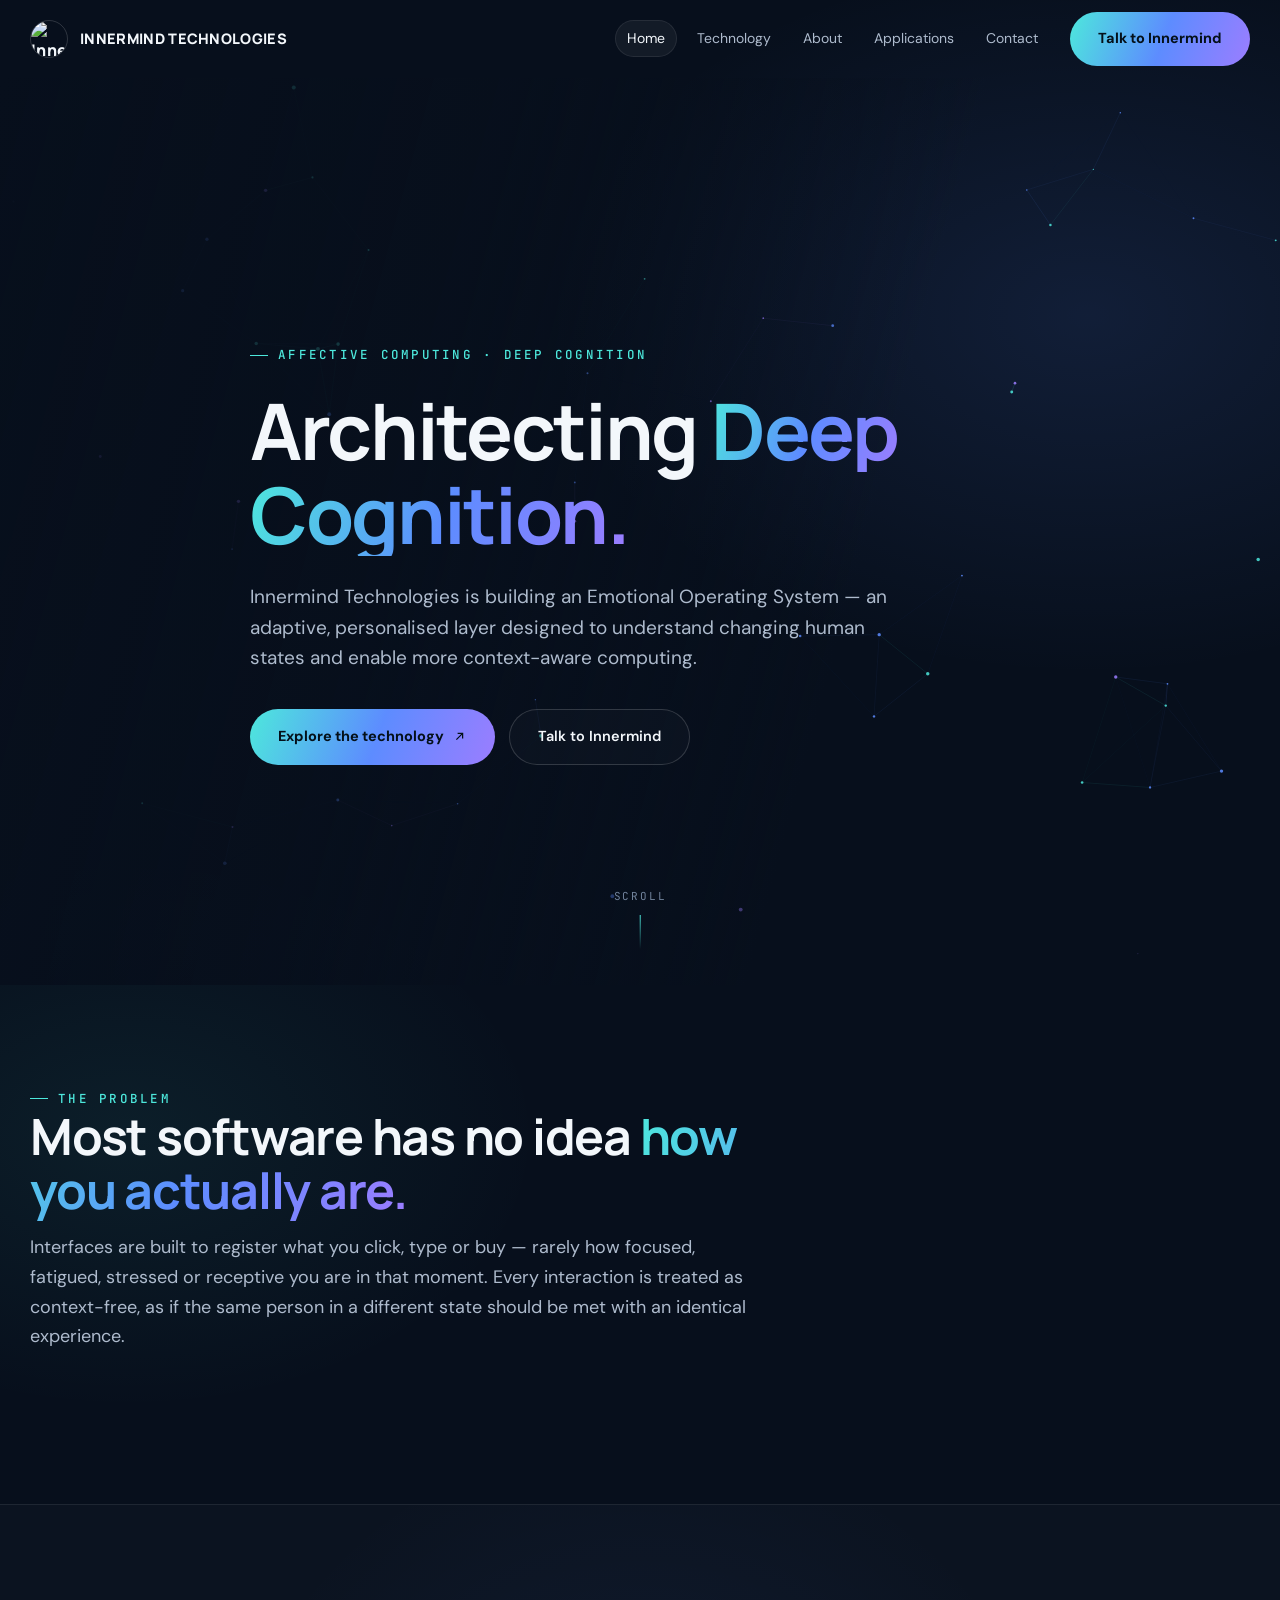
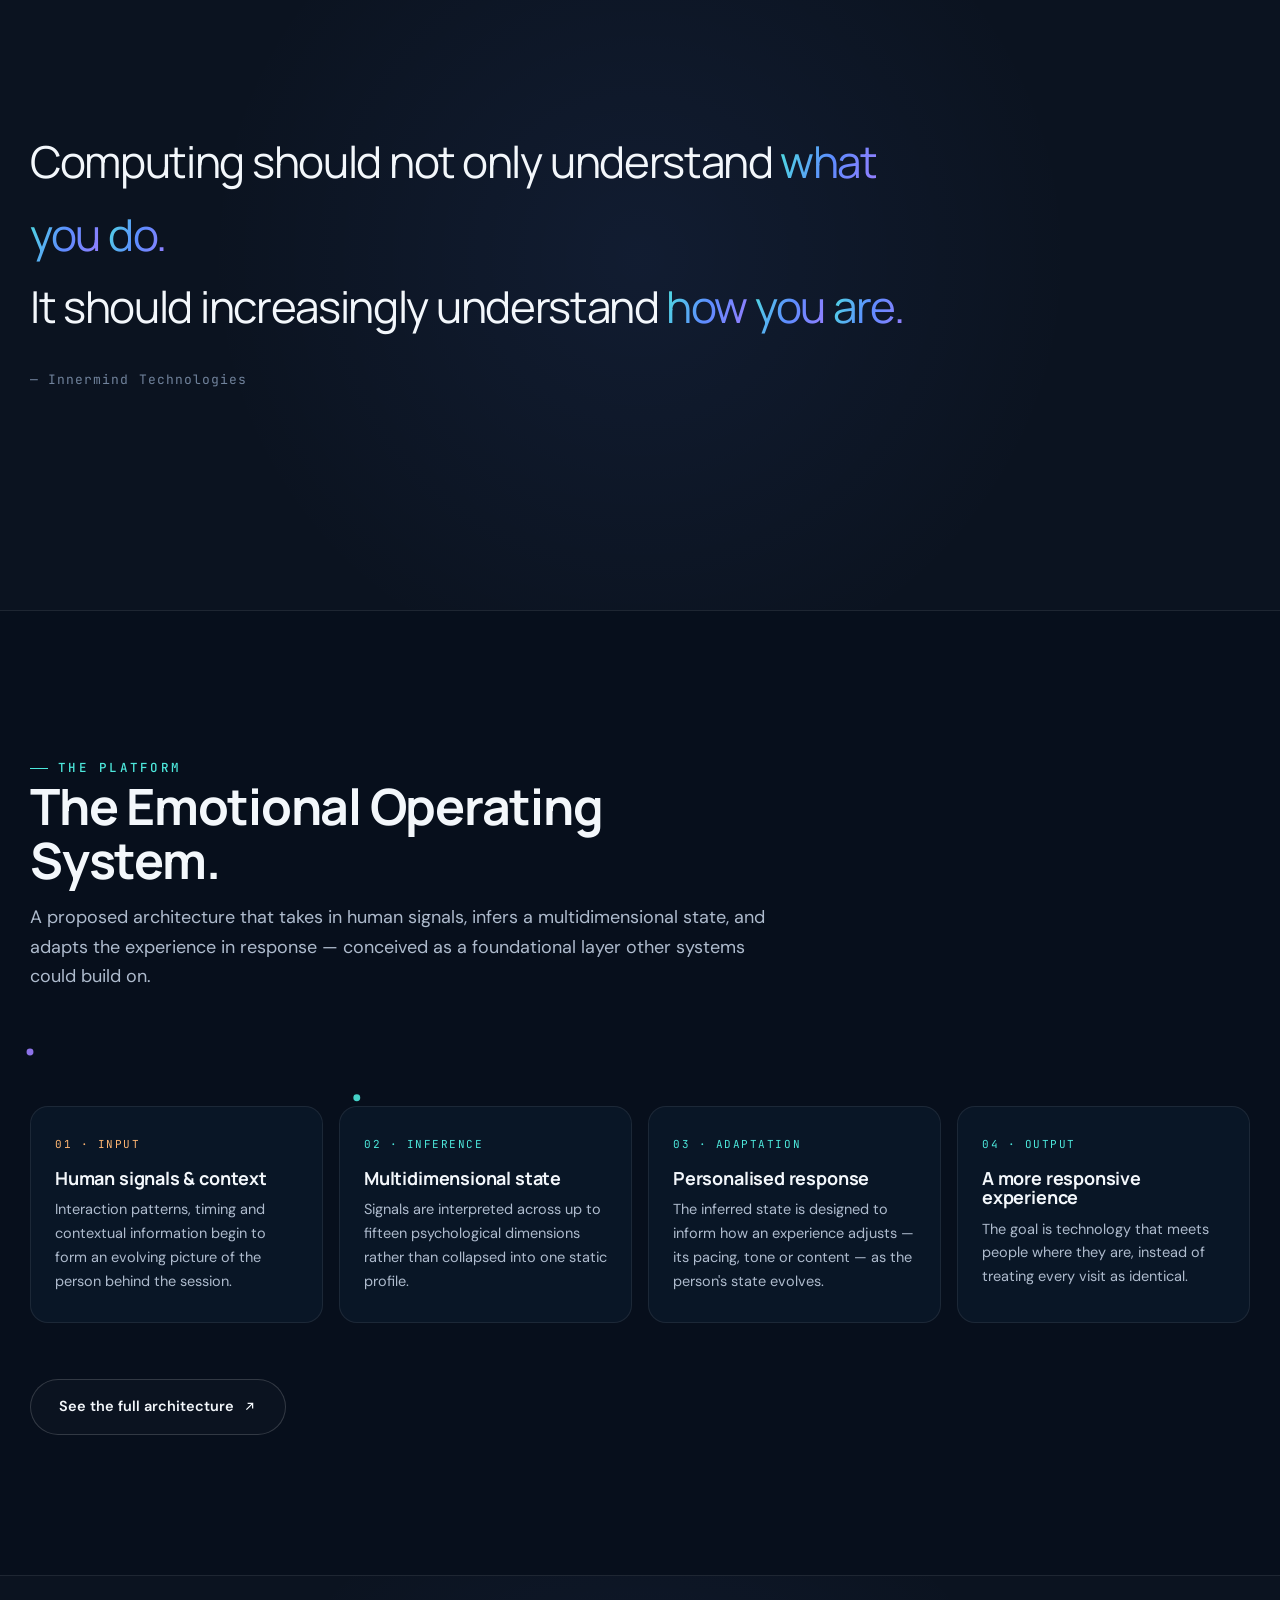
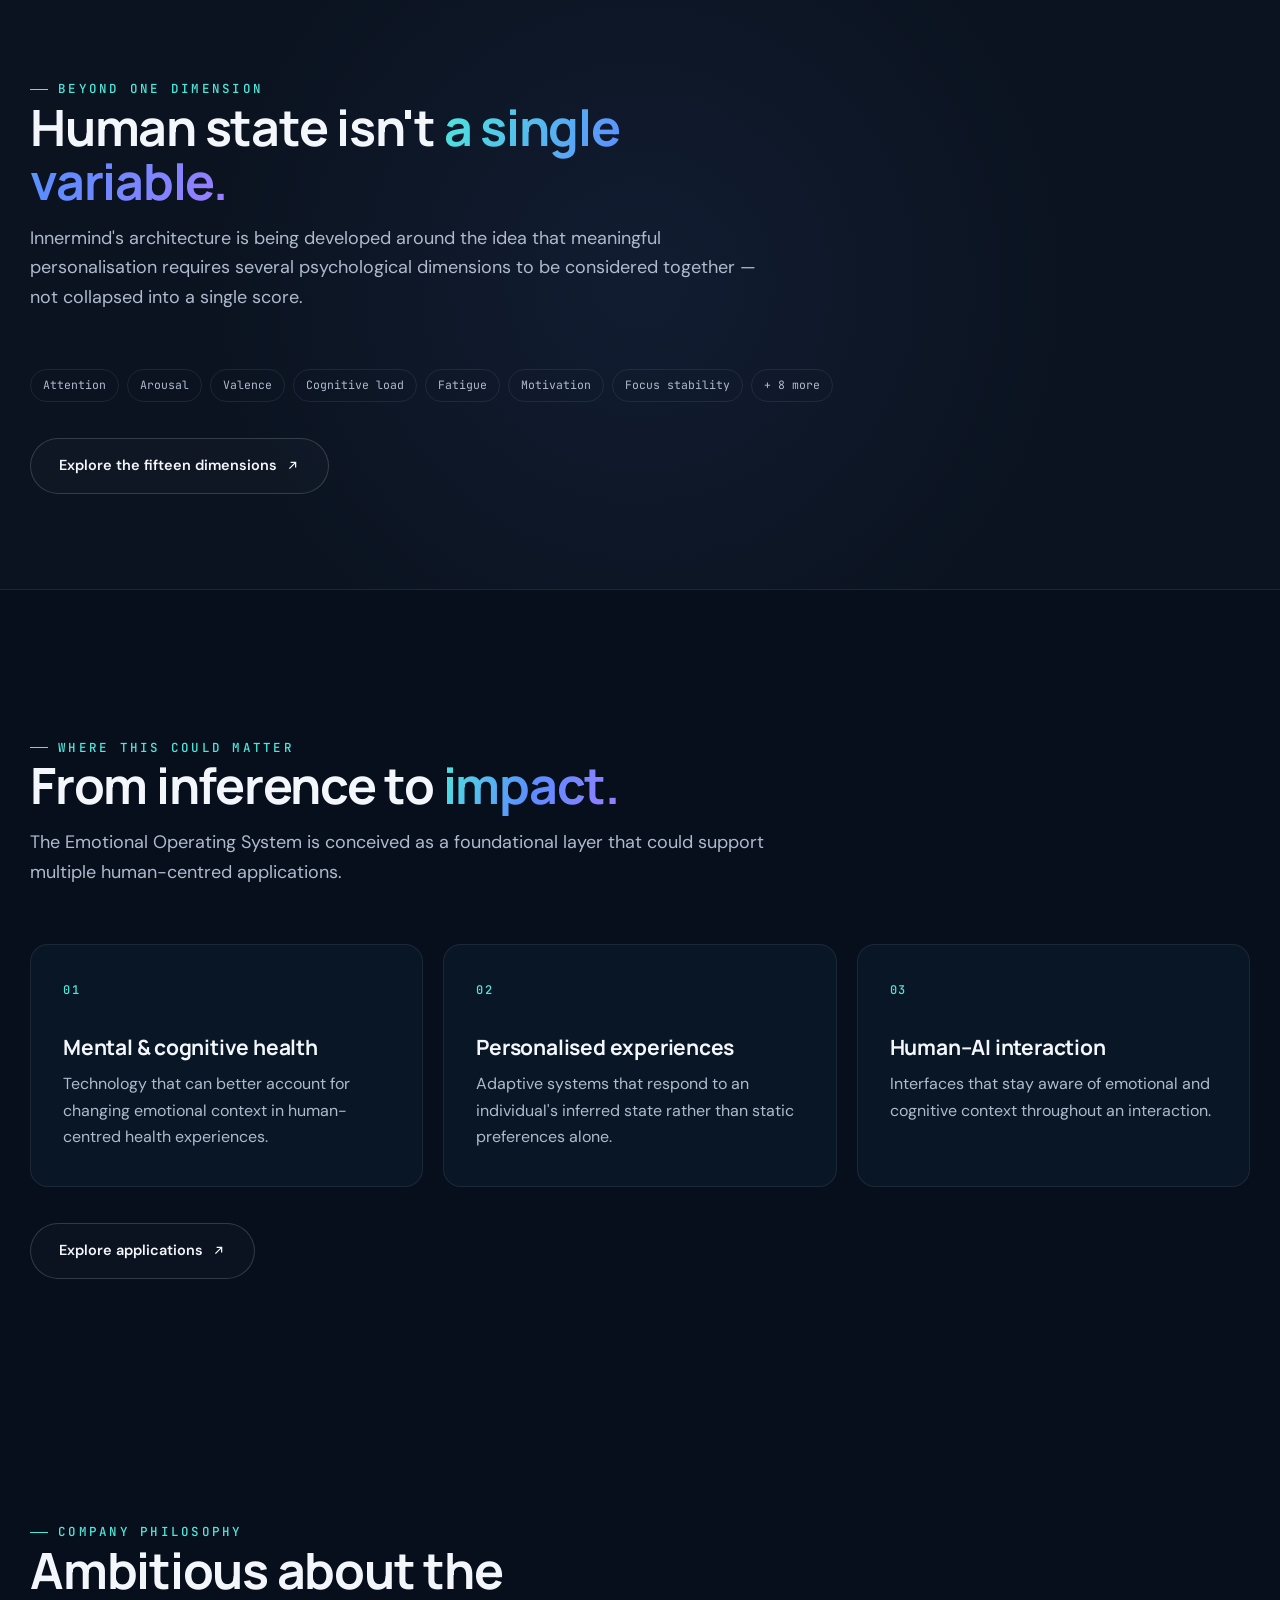
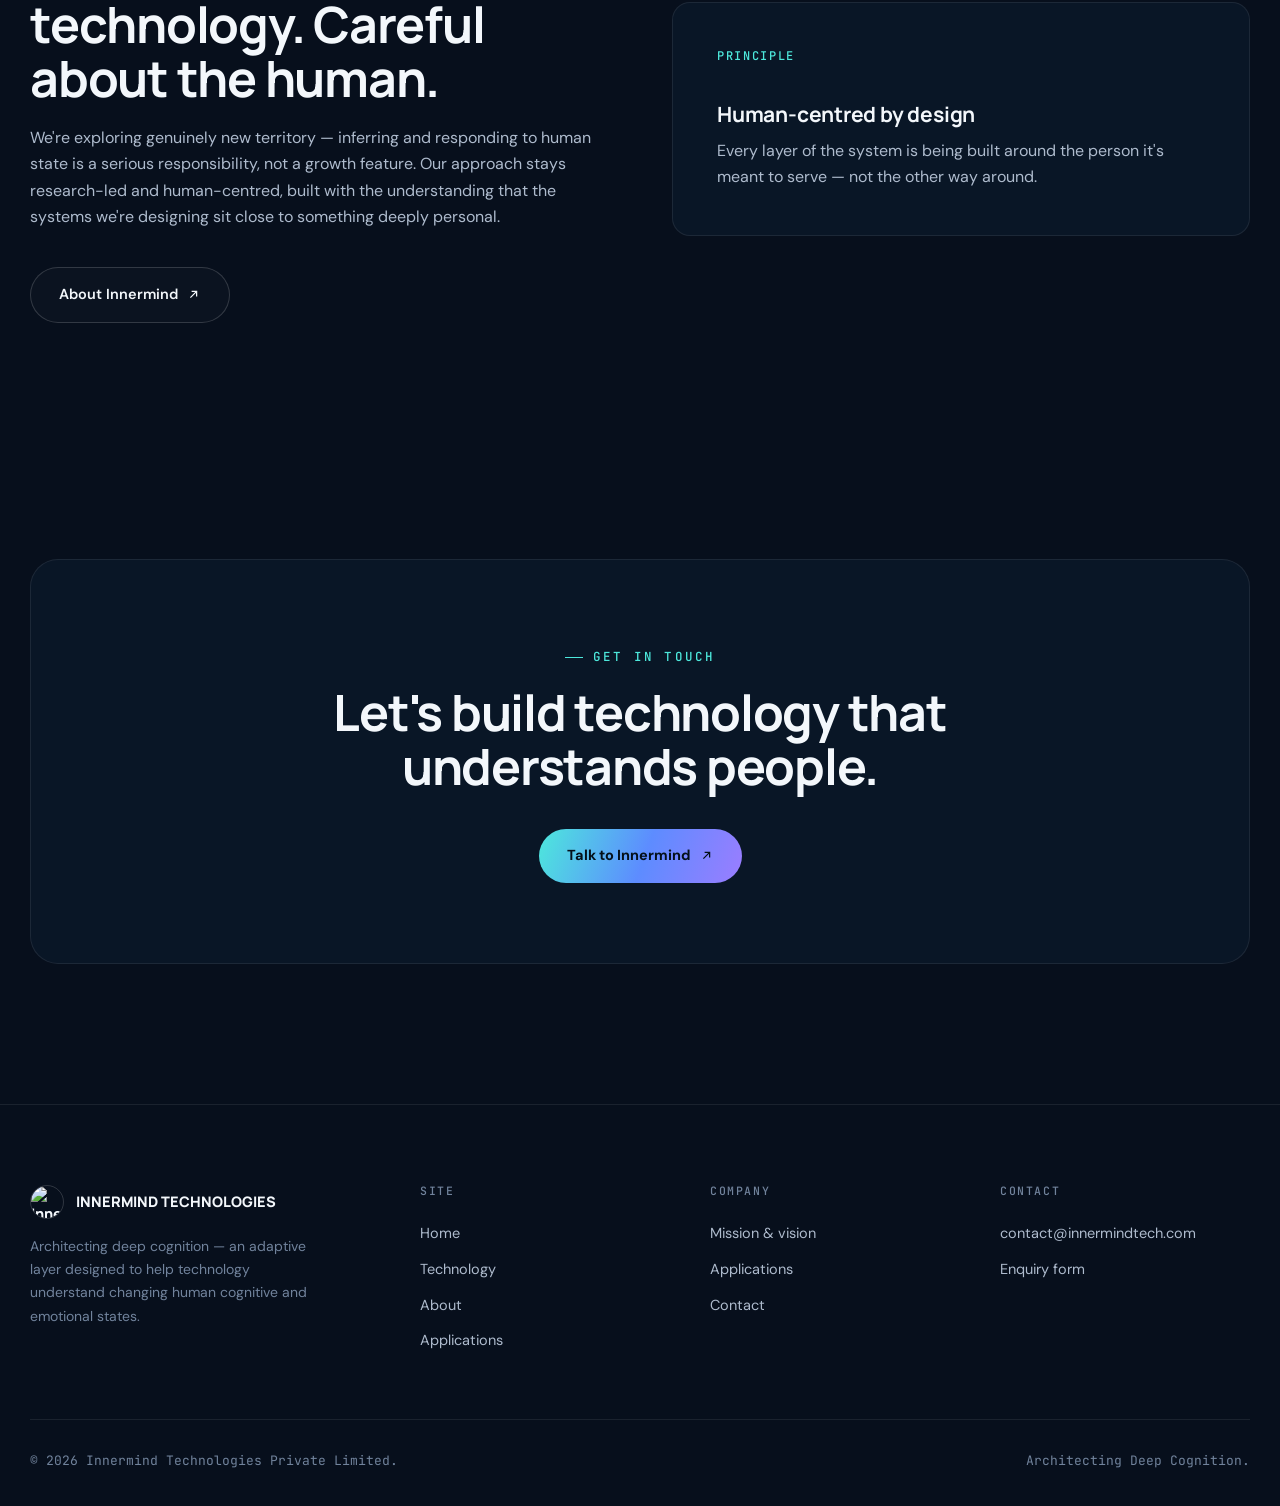
==== index.html @ 0c16d12e "Update index.html" ====
<!doctype html>
<html lang="en">
<head>
<meta charset="utf-8">
<meta name="viewport" content="width=device-width,initial-scale=1">
<title>Innermind Technologies — Architecting Deep Cognition</title>
<meta name="description" content="Innermind Technologies is building the Emotional Operating System — an adaptive, multidimensional layer designed to help computing understand changing human cognitive and emotional states.">
<link rel="canonical" href="https://innermindtech.com/">
<meta property="og:type" content="website">
<meta property="og:title" content="Innermind Technologies — Architecting Deep Cognition">
<meta property="og:description" content="An adaptive, multidimensional layer designed to help computing understand changing human cognitive and emotional states.">
<meta property="og:url" content="https://innermindtech.com/">
<meta property="og:image" content="assets/logo.png">
<meta name="twitter:card" content="summary">
<meta name="theme-color" content="#070f1c">
<link rel="icon" href="assets/logo.png">
<link rel="preconnect" href="https://fonts.googleapis.com">
<link rel="stylesheet" href="styles.css">
<script type="application/ld+json">
{
  "@context": "https://schema.org",
  "@type": "Organization",
  "name": "Innermind Technologies",
  "url": "https://innermindtech.com/",
  "logo": "https://innermindtech.com/assets/logo.png",
  "description": "Affective-computing company building the Emotional Operating System, an adaptive layer for understanding human cognitive and emotional state."
}
</script>
</head>
<body>
<a class="skip-link" href="#main">Skip to content</a>

<nav class="nav">
  <div class="container nav-inner">
    <a class="brand" href="index.html">
      <img src="assets/logo.png" alt="Innermind Technologies logo" width="38" height="38">
      <span>INNERMIND TECHNOLOGIES</span>
    </a>
    <div class="nav-right">
      <div class="nav-links">
        <a href="index.html" class="active">Home</a>
        <a href="technology.html">Technology</a>
        <a href="about.html">About</a>
        <a href="applications.html">Applications</a>
        <a href="contact.html">Contact</a>
      </div>
      <a class="btn primary nav-cta" href="contact.html">Talk to Innermind</a>
      <button class="menu-btn" aria-label="Open menu" aria-expanded="false" aria-controls="mobile-nav"><span></span></button>
    </div>
  </div>
</nav>

<div class="mobile-panel" id="mobile-nav">
  <a href="index.html" class="active">Home</a>
  <a href="technology.html">Technology</a>
  <a href="about.html">About</a>
  <a href="applications.html">Applications</a>
  <a href="contact.html">Contact</a>
  <div class="mp-foot">contact@innermindtech.com</div>
</div>

<main id="main">

  <!-- HERO -->
  <section class="hero">
    <div class="hero-field" aria-hidden="true"></div>
    <div class="container hero-inner">
      <div class="eyebrow">Affective Computing · Deep Cognition</div>
      <h1>Architecting <span class="gradient">Deep Cognition.</span></h1>
      <p class="lead">Innermind Technologies is building an Emotional Operating System — an adaptive, personalised layer designed to understand changing human states and enable more context-aware computing.</p>
      <div class="buttons">
        <a class="btn primary" href="technology.html">Explore the technology
          <svg viewBox="0 0 24 24" fill="none" stroke="currentColor" stroke-width="2" aria-hidden="true"><path d="M7 17L17 7M9 7h8v8"/></svg>
        </a>
        <a class="btn" href="contact.html">Talk to Innermind</a>
      </div>
    </div>
    <div class="scroll-cue"><span>Scroll</span><span class="line"></span></div>
  </section>

  <!-- THESIS -->
  <section class="section-tight">
    <div class="container">
      <div class="section-head reveal">
        <div class="eyebrow">The problem</div>
        <h2>Most software has no idea <span class="gradient">how you actually are.</span></h2>
        <p>Interfaces are built to register what you click, type or buy — rarely how focused, fatigued, stressed or receptive you are in that moment. Every interaction is treated as context-free, as if the same person in a different state should be met with an identical experience.</p>
      </div>
    </div>
  </section>

  <!-- QUOTE BAND -->
  <section class="band">
    <div class="container" style="padding:80px 0">
      <div class="quote reveal">
        Computing should not only understand <span class="gradient">what you do.</span><br>
        It should increasingly understand <span class="gradient">how you are.</span>
        <span class="who">— Innermind Technologies</span>
      </div>
    </div>
  </section>

  <!-- EOS ARCHITECTURE -->
  <section class="eos">
    <div class="container">
      <div class="section-head reveal">
        <div class="eyebrow">The platform</div>
        <h2>The Emotional Operating System.</h2>
        <p>A proposed architecture that takes in human signals, infers a multidimensional state, and adapts the experience in response — conceived as a foundational layer other systems could build on.</p>
      </div>

      <div class="eos-diagram">
        <svg class="eos-svg" viewBox="0 0 1200 90" preserveAspectRatio="none" aria-hidden="true">
          <defs>
            <linearGradient id="eosGrad" x1="0" y1="0" x2="1" y2="0">
              <stop offset="0%" stop-color="#ffb672"/>
              <stop offset="45%" stop-color="#4de8dc"/>
              <stop offset="100%" stop-color="#9b7dff"/>
            </linearGradient>
          </defs>
          <path class="eos-path-solid" d="M150,45 L1050,45" />
        </svg>
        <div class="eos-stages">
          <div class="eos-stage stage-input">
            <span class="tag">01 · Input</span>
            <h3>Human signals &amp; context</h3>
            <p>Interaction patterns, timing and contextual information begin to form an evolving picture of the person behind the session.</p>
          </div>
          <div class="eos-stage">
            <span class="tag">02 · Inference</span>
            <h3>Multidimensional state</h3>
            <p>Signals are interpreted across up to fifteen psychological dimensions rather than collapsed into one static profile.</p>
          </div>
          <div class="eos-stage">
            <span class="tag">03 · Adaptation</span>
            <h3>Personalised response</h3>
            <p>The inferred state is designed to inform how an experience adjusts — its pacing, tone or content — as the person's state evolves.</p>
          </div>
          <div class="eos-stage">
            <span class="tag">04 · Output</span>
            <h3>A more responsive experience</h3>
            <p>The goal is technology that meets people where they are, instead of treating every visit as identical.</p>
          </div>
        </div>
      </div>
      <div class="buttons" style="margin-top:56px">
        <a class="btn" href="technology.html">See the full architecture
          <svg viewBox="0 0 24 24" fill="none" stroke="currentColor" stroke-width="2" aria-hidden="true"><path d="M7 17L17 7M9 7h8v8"/></svg>
        </a>
      </div>
    </div>
  </section>

  <!-- DIMENSIONS PREVIEW -->
  <section class="section-tight band">
    <div class="container">
      <div class="section-head reveal">
        <div class="eyebrow">Beyond one dimension</div>
        <h2>Human state isn't <span class="gradient">a single variable.</span></h2>
        <p>Innermind's architecture is being developed around the idea that meaningful personalisation requires several psychological dimensions to be considered together — not collapsed into a single score.</p>
      </div>
      <div class="signal-chips reveal">
        <span>Attention</span><span>Arousal</span><span>Valence</span><span>Cognitive load</span>
        <span>Fatigue</span><span>Motivation</span><span>Focus stability</span><span>+ 8 more</span>
      </div>
      <div class="buttons">
        <a class="btn" href="technology.html#dimensions">Explore the fifteen dimensions
          <svg viewBox="0 0 24 24" fill="none" stroke="currentColor" stroke-width="2" aria-hidden="true"><path d="M7 17L17 7M9 7h8v8"/></svg>
        </a>
      </div>
    </div>
  </section>

  <!-- APPLICATIONS PREVIEW -->
  <section>
    <div class="container">
      <div class="section-head reveal">
        <div class="eyebrow">Where this could matter</div>
        <h2>From inference to <span class="gradient">impact.</span></h2>
        <p>The Emotional Operating System is conceived as a foundational layer that could support multiple human-centred applications.</p>
      </div>
      <div class="grid reveal-group">
        <div class="card reveal"><span class="number">01</span><h3>Mental &amp; cognitive health</h3><p>Technology that can better account for changing emotional context in human-centred health experiences.</p></div>
        <div class="card reveal"><span class="number">02</span><h3>Personalised experiences</h3><p>Adaptive systems that respond to an individual's inferred state rather than static preferences alone.</p></div>
        <div class="card reveal"><span class="number">03</span><h3>Human–AI interaction</h3><p>Interfaces that stay aware of emotional and cognitive context throughout an interaction.</p></div>
      </div>
      <div class="buttons">
        <a class="btn" href="applications.html">Explore applications
          <svg viewBox="0 0 24 24" fill="none" stroke="currentColor" stroke-width="2" aria-hidden="true"><path d="M7 17L17 7M9 7h8v8"/></svg>
        </a>
      </div>
    </div>
  </section>

  <!-- PHILOSOPHY -->
  <section class="section-tight">
    <div class="container">
      <div class="split-2 split-2--center">
        <div class="reveal">
          <div class="eyebrow">Company philosophy</div>
          <h2>Ambitious about the technology. Careful about the human.</h2>
          <p style="margin-top:20px">We're exploring genuinely new territory — inferring and responding to human state is a serious responsibility, not a growth feature. Our approach stays research-led and human-centred, built with the understanding that the systems we're designing sit close to something deeply personal.</p>
          <div class="buttons">
            <a class="btn" href="about.html">About Innermind
              <svg viewBox="0 0 24 24" fill="none" stroke="currentColor" stroke-width="2" aria-hidden="true"><path d="M7 17L17 7M9 7h8v8"/></svg>
            </a>
          </div>
        </div>
        <div class="card reveal" style="padding:44px">
          <span class="number">PRINCIPLE</span>
          <h3>Human-centred by design</h3>
          <p>Every layer of the system is being built around the person it's meant to serve — not the other way around.</p>
        </div>
      </div>
    </div>
  </section>

  <!-- FINAL CTA -->
  <section>
    <div class="container">
      <div class="cta-band reveal">
        <div class="eyebrow" style="justify-content:center">Get in touch</div>
        <h2 style="margin-top:18px">Let's build technology that understands people.</h2>
        <div class="buttons">
          <a class="btn primary" href="contact.html">Talk to Innermind
            <svg viewBox="0 0 24 24" fill="none" stroke="currentColor" stroke-width="2" aria-hidden="true"><path d="M7 17L17 7M9 7h8v8"/></svg>
          </a>
        </div>
      </div>
    </div>
  </section>

</main>

<footer>
  <div class="container">
    <div class="footer-grid">
      <div>
        <div class="footer-brand">
          <img src="assets/logo.png" alt="Innermind Technologies logo" width="34" height="34">
          <span>INNERMIND TECHNOLOGIES</span>
        </div>
        <p class="footer-blurb">Architecting deep cognition — an adaptive layer designed to help technology understand changing human cognitive and emotional states.</p>
      </div>
      <div class="footer-col">
        <h4>Site</h4>
        <a href="index.html">Home</a>
        <a href="technology.html">Technology</a>
        <a href="about.html">About</a>
        <a href="applications.html">Applications</a>
      </div>
      <div class="footer-col">
        <h4>Company</h4>
        <a href="about.html">Mission &amp; vision</a>
        <a href="applications.html">Applications</a>
        <a href="contact.html">Contact</a>
      </div>
      <div class="footer-col">
        <h4>Contact</h4>
        <a href="mailto:contact@innermindtech.com">contact@innermindtech.com</a>
        <a href="contact.html">Enquiry form</a>
      </div>
    </div>
    <div class="footer-bottom">
      <span>© <span data-year></span> Innermind Technologies Private Limited.</span>
      <span>Architecting Deep Cognition.</span>
    </div>
  </div>
</footer>

<script src="script.js" defer></script>
</body>
</html>
---- styles.css ----
/* =================================================================
   INNERMIND TECHNOLOGIES — DESIGN SYSTEM
   Architecting Deep Cognition.
   ================================================================= */

@import url('https://fonts.googleapis.com/css2?family=DM+Sans:ital,opsz,wght@0,9..40,400;0,9..40,500;0,9..40,600;0,9..40,700;1,9..40,400&family=JetBrains+Mono:wght@400;500;600&family=Manrope:wght@400;500;600;700;800&display=swap');

/* ---------- 1. DESIGN TOKENS ---------- */
:root {
  --void: #03070d;
  --bg: #070f1c;
  --bg-soft: #0a1524;
  --panel: #0d1b2d;
  --panel-hover: #12233a;
  --glass: rgba(13, 27, 45, 0.6);
  --glass-strong: rgba(10, 21, 36, 0.85);

  --text: #f3f7fb;
  --text-soft: #aebbcd;
  --text-mute: #71839c;

  --line: rgba(255, 255, 255, 0.08);
  --line-strong: rgba(255, 255, 255, 0.16);
  --line-signal: rgba(77, 232, 220, 0.35);

  --cyan: #4de8dc;
  --blue: #5d8cff;
  --violet: #9b7dff;
  --amber: #ffb672;
  --grad-signal: linear-gradient(110deg, var(--cyan) 0%, var(--blue) 52%, var(--violet) 100%);
  --grad-warm: linear-gradient(110deg, var(--amber) 0%, #ff8fa3 100%);

  --glow-cyan: 0 0 70px rgba(77, 232, 220, 0.14);
  --glow-blue: 0 0 70px rgba(93, 140, 255, 0.14);
  --shadow-card: 0 24px 60px -25px rgba(0, 0, 0, 0.7);

  --font-display: 'Manrope', -apple-system, BlinkMacSystemFont, sans-serif;
  --font-body: 'DM Sans', -apple-system, BlinkMacSystemFont, sans-serif;
  --font-mono: 'JetBrains Mono', monospace;

  --ease: cubic-bezier(0.16, 0.8, 0.24, 1);
  --ease-out: cubic-bezier(0.22, 1, 0.36, 1);
  --dur-fast: 180ms;
  --dur-med: 450ms;
  --dur-slow: 850ms;

  --max: 1220px;
  --max-narrow: 840px;
  --nav-h: 78px;
  --radius-sm: 10px;
  --radius-md: 18px;
  --radius-lg: 28px;
  --radius-full: 999px;
}

/* ---------- 2. RESET & FOUNDATIONS ---------- */
*, *::before, *::after {
  box-sizing: border-box;
  margin: 0;
}

html {
  scroll-behavior: smooth;
  -webkit-text-size-adjust: 100%;
}

html, body {
  min-height: 100%;
}

body {
  background:
    radial-gradient(ellipse 900px 600px at 85% 5%, rgba(93, 140, 255, 0.12), transparent 60%),
    radial-gradient(ellipse 750px 500px at 10% 18%, rgba(77, 232, 220, 0.07), transparent 55%),
    var(--bg);
  color: var(--text);
  font-family: var(--font-body);
  font-size: 16px;
  line-height: 1.65;
  -webkit-font-smoothing: antialiased;
  -moz-osx-font-smoothing: grayscale;
  overflow-x: clip;
}

img, svg {
  display: block;
  max-width: 100%;
}

a {
  color: inherit;
  text-decoration: none;
}

button {
  font: inherit;
  color: inherit;
  background: none;
  border: 0;
  cursor: pointer;
}

input, textarea {
  font: inherit;
}

ul {
  list-style: none;
  padding: 0;
}

h1, h2, h3, h4 {
  font-family: var(--font-display);
  line-height: 1.08;
  letter-spacing: -0.03em;
  font-weight: 700;
}

::selection {
  background: rgba(77, 232, 220, 0.28);
  color: #ffffff;
}

:focus-visible {
  outline: 2px solid var(--cyan);
  outline-offset: 3px;
  border-radius: 4px;
}

.sr-only {
  position: absolute;
  width: 1px;
  height: 1px;
  padding: 0;
  margin: -1px;
  overflow: hidden;
  clip: rect(0, 0, 0, 0);
  white-space: nowrap;
  border: 0;
}

.skip-link {
  position: fixed;
  top: -60px;
  left: 16px;
  z-index: 200;
  background: var(--cyan);
  color: #04141a;
  font-weight: 700;
  font-size: 14px;
  padding: 12px 18px;
  border-radius: var(--radius-sm);
  transition: top var(--dur-fast) var(--ease);
}

.skip-link:focus {
  top: 16px;
}

/* ---------- 3. LAYOUT & CONTAINERS ---------- */
.container {
  width: min(var(--max), calc(100% - 48px));
  margin-inline: auto;
}

.container--narrow {
  width: min(var(--max-narrow), calc(100% - 48px));
  margin-inline: auto;
}

section {
  padding: 140px 0;
}

.section-tight {
  padding: 96px 0;
}

.section-head {
  max-width: 740px;
  margin-bottom: 56px;
}

.section-head p {
  color: var(--text-soft);
  font-size: 18px;
  margin-top: 16px;
}

.section-head--center {
  margin-inline: auto;
  text-align: center;
}

/* ---------- 4. TYPOGRAPHY ---------- */
.eyebrow {
  font-family: var(--font-mono);
  color: var(--cyan);
  font-size: 12.5px;
  text-transform: uppercase;
  letter-spacing: 0.18em;
  font-weight: 500;
  display: inline-flex;
  align-items: center;
  gap: 10px;
}

.eyebrow::before {
  content: "";
  width: 18px;
  height: 1px;
  background: var(--cyan);
  display: inline-block;
}

.mono {
  font-family: var(--font-mono);
}

h1 {
  font-size: clamp(42px, 6.2vw, 78px);
}

h2 {
  font-size: clamp(32px, 4.4vw, 50px);
  letter-spacing: -0.025em;
}

h3 {
  font-size: 21px;
  letter-spacing: -0.01em;
}

.lead {
  font-size: 19px;
  color: var(--text-soft);
  max-width: 650px;
  font-weight: 400;
  line-height: 1.6;
}

.gradient {
  background: var(--grad-signal);
  -webkit-background-clip: text;
  background-clip: text;
  color: transparent;
}

.gradient-warm {
  background: var(--grad-warm);
  -webkit-background-clip: text;
  background-clip: text;
  color: transparent;
}

.muted {
  color: var(--text-mute);
}

p {
  color: var(--text-soft);
}

/* ---------- 5. BUTTONS ---------- */
.btn {
  position: relative;
  display: inline-flex;
  align-items: center;
  justify-content: center;
  gap: 8px;
  padding: 15px 28px;
  border-radius: var(--radius-full);
  font-weight: 600;
  font-size: 14.5px;
  border: 1px solid var(--line-strong);
  color: var(--text);
  background: rgba(255, 255, 255, 0.02);
  transition: transform var(--dur-fast) var(--ease), border-color var(--dur-fast) var(--ease), background var(--dur-fast) var(--ease);
  will-change: transform;
  overflow: hidden;
}

.btn:hover {
  border-color: rgba(255, 255, 255, 0.35);
  background: rgba(255, 255, 255, 0.05);
}

.btn.primary {
  background: var(--grad-signal);
  color: #041019;
  border: 0;
  font-weight: 700;
}

.btn.primary:hover {
  filter: brightness(1.08);
}

.btn svg {
  width: 15px;
  height: 15px;
  transition: transform var(--dur-fast) var(--ease);
}

.btn:hover svg {
  transform: translate(2px, -2px);
}

.buttons {
  display: flex;
  gap: 14px;
  flex-wrap: wrap;
  margin-top: 36px;
}

.btn::after {
  content: "";
  position: absolute;
  inset: 0;
  border-radius: inherit;
  pointer-events: none;
  background: linear-gradient(115deg, transparent 40%, rgba(255, 255, 255, 0.3) 50%, transparent 60%);
  transform: translateX(-120%);
  transition: transform 0.7s var(--ease-out);
}

.btn:hover::after {
  transform: translateX(120%);
}

.btn.primary::after {
  background: linear-gradient(115deg, transparent 40%, rgba(255, 255, 255, 0.5) 50%, transparent 60%);
}

/* ---------- 6. NAVIGATION ---------- */
.nav {
  position: sticky;
  top: 0;
  z-index: 60;
  height: var(--nav-h);
  border-bottom: 1px solid transparent;
  transition: background var(--dur-med) var(--ease), border-color var(--dur-med) var(--ease), backdrop-filter var(--dur-med) var(--ease);
}

.nav.is-scrolled {
  background: rgba(5, 11, 20, 0.76);
  backdrop-filter: blur(18px);
  -webkit-backdrop-filter: blur(18px);
  border-bottom-color: var(--line);
}

.nav-inner {
  height: 100%;
  display: flex;
  align-items: center;
  justify-content: space-between;
}

.brand {
  display: flex;
  align-items: center;
  gap: 12px;
  font-family: var(--font-display);
  font-weight: 800;
  letter-spacing: 0.02em;
}

.brand img {
  width: 38px;
  height: 38px;
  object-fit: cover;
  border-radius: 50%;
  border: 1px solid var(--line-strong);
}

.brand span {
  font-size: 14.5px;
}

.nav-right {
  display: flex;
  align-items: center;
}

.nav-links {
  position: relative;
  display: flex;
  gap: 8px;
  align-items: center;
}

.nav-links a {
  position: relative;
  z-index: 1;
  font-size: 14px;
  color: var(--text-soft);
  padding: 9px 12px;
  transition: color var(--dur-fast) var(--ease);
}

.nav-links a:hover,
.nav-links a.active {
  color: var(--text);
}

.nav-pill {
  position: absolute;
  top: 2px;
  height: calc(100% - 4px);
  border-radius: var(--radius-full);
  background: rgba(255, 255, 255, 0.05);
  border: 1px solid var(--line);
  transition: transform 0.45s var(--ease-out), width 0.45s var(--ease-out), opacity 0.3s var(--ease);
  pointer-events: none;
  z-index: 0;
  opacity: 0;
  left: 0;
}

.nav-cta {
  margin-left: 20px;
}

.menu-btn {
  display: none;
  width: 42px;
  height: 42px;
  place-items: center;
  position: relative;
  z-index: 80;
  border: 1px solid var(--line-strong);
  border-radius: var(--radius-full);
}

.menu-btn span {
  display: block;
  width: 16px;
  height: 1.5px;
  background: var(--text);
  position: relative;
  transition: transform var(--dur-fast) var(--ease), opacity var(--dur-fast) var(--ease);
}

.menu-btn span::before,
.menu-btn span::after {
  content: "";
  position: absolute;
  left: 0;
  width: 16px;
  height: 1.5px;
  background: var(--text);
  transition: transform var(--dur-fast) var(--ease), top var(--dur-fast) var(--ease);
}

.menu-btn span::before { top: -5px; }
.menu-btn span::after { top: 5px; }

.menu-btn[aria-expanded="true"] span { background: transparent; }
.menu-btn[aria-expanded="true"] span::before { top: 0; transform: rotate(45deg); }
.menu-btn[aria-expanded="true"] span::after { top: 0; transform: rotate(-45deg); }

.mobile-panel {
  position: fixed;
  inset: 0;
  z-index: 70;
  background: rgba(4, 9, 16, 0.98);
  backdrop-filter: blur(12px);
  -webkit-backdrop-filter: blur(12px);
  display: flex;
  flex-direction: column;
  justify-content: center;
  padding: 0 44px;
  opacity: 0;
  visibility: hidden;
  transform: translateY(-8px);
  transition: opacity var(--dur-med) var(--ease), transform var(--dur-med) var(--ease), visibility 0s var(--dur-med);
}

.mobile-panel.is-open {
  opacity: 1;
  visibility: visible;
  transform: translateY(0);
  transition: opacity var(--dur-med) var(--ease), transform var(--dur-med) var(--ease);
}

.mobile-panel a {
  display: block;
  font-family: var(--font-display);
  font-size: clamp(28px, 8.5vw, 42px);
  font-weight: 700;
  padding: 14px 0;
  color: var(--text-soft);
  border-bottom: 1px solid var(--line);
  letter-spacing: -0.02em;
  opacity: 0;
  transform: translateY(14px);
  transition: opacity var(--dur-med) var(--ease), transform var(--dur-med) var(--ease), color var(--dur-fast) var(--ease);
}

.mobile-panel.is-open a {
  opacity: 1;
  transform: translateY(0);
}

.mobile-panel a:nth-child(1) { transition-delay: 50ms; }
.mobile-panel a:nth-child(2) { transition-delay: 100ms; }
.mobile-panel a:nth-child(3) { transition-delay: 150ms; }
.mobile-panel a:nth-child(4) { transition-delay: 200ms; }
.mobile-panel a:nth-child(5) { transition-delay: 250ms; }

.mobile-panel a.active,
.mobile-panel a:hover {
  color: var(--cyan);
}

.mobile-panel .mp-foot {
  margin-top: 36px;
  color: var(--text-mute);
  font-size: 13px;
  font-family: var(--font-mono);
  opacity: 0;
  transition: opacity var(--dur-med) var(--ease);
  transition-delay: 300ms;
}

.mobile-panel.is-open .mp-foot {
  opacity: 1;
}

body.nav-open {
  overflow: hidden;
}

/* ---------- 7. CUSTOM CURSOR ---------- */
.cursor-dot,
.cursor-ring {
  position: fixed;
  top: 0;
  left: 0;
  pointer-events: none;
  z-index: 9999;
  border-radius: 50%;
  transform: translate(-50%, -50%);
  will-change: transform;
}

.cursor-dot {
  width: 6px;
  height: 6px;
  background: var(--cyan);
  box-shadow: 0 0 8px var(--cyan);
}

.cursor-ring {
  width: 34px;
  height: 34px;
  border: 1px solid rgba(77, 232, 220, 0.5);
  transition: width var(--dur-fast) var(--ease), height var(--dur-fast) var(--ease), border-color var(--dur-fast) var(--ease), background var(--dur-fast) var(--ease);
}

.cursor-ring.is-active {
  width: 64px;
  height: 64px;
  background: rgba(77, 232, 220, 0.08);
  border-color: rgba(77, 232, 220, 0.7);
}

html.has-custom-cursor,
html.has-custom-cursor a,
html.has-custom-cursor button {
  cursor: none;
}

/* ---------- 8. CARDS & SURFACES ---------- */
.grid {
  display: grid;
  grid-template-columns: repeat(3, 1fr);
  gap: 20px;
}

.split-2 {
  display: grid;
  grid-template-columns: 1fr 1fr;
  gap: 64px;
  align-items: start;
}

.split-2--center {
  align-items: center;
}

.card {
  background: var(--glass);
  border: 1px solid var(--line);
  border-radius: var(--radius-md);
  padding: 36px 32px;
  transition: transform var(--dur-med) var(--ease), border-color var(--dur-fast) var(--ease), background var(--dur-fast) var(--ease);
}

.card:hover {
  transform: translateY(-4px);
  border-color: var(--line-signal);
  background: rgba(17, 32, 52, 0.65);
}

.card p {
  margin-bottom: 0;
  color: var(--text-soft);
}

.card .number {
  font-family: var(--font-mono);
  font-size: 12px;
  color: var(--cyan);
  letter-spacing: 0.14em;
  font-weight: 500;
  margin-bottom: 36px;
  display: block;
}

.card h3 {
  margin-bottom: 12px;
}

/* ---------- 9. COGNITIVE BACKGROUND CANVAS FIELD ---------- */
.hero-field {
  position: absolute;
  inset: 0;
  z-index: -1;
  pointer-events: auto;
}

.hero-field canvas {
  width: 100%;
  height: 100%;
  display: block;
}

.hero-field::after {
  content: "";
  position: absolute;
  inset: 0;
  background:
    linear-gradient(105deg, var(--bg) 0%, rgba(7, 15, 28, 0.72) 34%, transparent 65%),
    linear-gradient(0deg, var(--bg) 0%, transparent 18%);
  pointer-events: none;
}

.cta-band .hero-field::after {
  background: radial-gradient(circle at 50% 50%, rgba(7, 15, 28, 0.45) 0%, var(--bg) 95%);
}

/* ---------- 10. HOME HERO ---------- */
.hero {
  position: relative;
  min-height: calc(100vh - var(--nav-h));
  display: grid;
  align-items: center;
  overflow: hidden;
  isolation: isolate;
}

.hero-inner {
  padding: 120px 0 80px;
  max-width: 780px;
}

.hero-inner h1 {
  margin: 22px 0 26px;
}

.scroll-cue {
  position: absolute;
  left: 50%;
  bottom: 36px;
  transform: translateX(-50%);
  display: flex;
  flex-direction: column;
  align-items: center;
  gap: 10px;
  color: var(--text-mute);
  font-family: var(--font-mono);
  font-size: 11px;
  letter-spacing: 0.16em;
  text-transform: uppercase;
}

.scroll-cue .line {
  width: 1px;
  height: 34px;
  background: linear-gradient(var(--cyan), transparent);
  animation: cue 2.2s ease-in-out infinite;
}

@keyframes cue {
  0% { transform: scaleY(0.3); opacity: 0.4; }
  50% { transform: scaleY(1); opacity: 1; }
  100% { transform: scaleY(0.3); opacity: 0.4; }
}

/* ---------- 11. PAGE HERO ---------- */
.page-hero {
  position: relative;
  padding: 110px 0 70px;
  overflow: hidden;
  isolation: isolate;
}

.page-hero h1 {
  font-size: clamp(38px, 5.8vw, 66px);
  margin: 20px 0 24px;
}

/* ---------- 12. QUOTE BAND ---------- */
.band {
  border-top: 1px solid var(--line);
  border-bottom: 1px solid var(--line);
  background: rgba(255, 255, 255, 0.015);
  position: relative;
  overflow: hidden;
}

.band::before {
  content: "";
  position: absolute;
  top: 50%;
  left: 50%;
  width: 900px;
  height: 900px;
  background: radial-gradient(circle, rgba(93, 140, 255, 0.08), transparent 68%);
  transform: translate(-50%, -50%);
  animation: driftGlow 22s ease-in-out infinite;
}

.quote {
  font-family: var(--font-display);
  font-size: clamp(26px, 3.8vw, 44px);
  letter-spacing: -0.03em;
  max-width: 920px;
  position: relative;
}

.quote .who {
  display: block;
  margin-top: 26px;
  font-family: var(--font-mono);
  font-size: 13px;
  color: var(--text-mute);
  letter-spacing: 0.08em;
}

/* ---------- 13. EOS ARCHITECTURE DIAGRAM ---------- */
.eos {
  position: relative;
}

.eos-diagram {
  position: relative;
  margin-top: 60px;
}

.eos-svg {
  width: 100%;
  height: auto;
  overflow: visible;
}

.eos-path-solid {
  fill: none;
  stroke: url(#eosGrad);
  stroke-width: 1.5;
  stroke-linecap: round;
  stroke-dasharray: var(--len, 1000);
  stroke-dashoffset: var(--len, 1000);
  transition: stroke-dashoffset 1.6s var(--ease-out);
}

.eos-diagram.is-visible .eos-path-solid {
  stroke-dashoffset: 0;
}

.eos-stages {
  display: grid;
  grid-template-columns: repeat(4, 1fr);
  gap: 16px;
  margin-top: -38px;
  position: relative;
  z-index: 2;
}

.eos-stage {
  background: var(--glass);
  border: 1px solid var(--line);
  border-radius: var(--radius-md);
  padding: 28px 24px;
  opacity: 0;
  transform: translateY(24px);
  transition: opacity var(--dur-slow) var(--ease-out), transform var(--dur-slow) var(--ease-out), border-color var(--dur-fast) var(--ease);
}

.eos-diagram.is-visible .eos-stage {
  opacity: 1;
  transform: translateY(0);
}

.eos-stage:nth-child(1) { transition-delay: 0.05s; }
.eos-stage:nth-child(2) { transition-delay: 0.25s; }
.eos-stage:nth-child(3) { transition-delay: 0.45s; }
.eos-stage:nth-child(4) { transition-delay: 0.65s; }

.eos-stage:hover {
  border-color: var(--line-signal);
}

.eos-stage .tag {
  font-family: var(--font-mono);
  font-size: 11px;
  letter-spacing: 0.14em;
  text-transform: uppercase;
  color: var(--cyan);
  display: block;
  margin-bottom: 16px;
}

.eos-stage.stage-input .tag {
  color: var(--amber);
}

.eos-stage h3 {
  font-size: 18px;
  margin-bottom: 10px;
}

.eos-stage p {
  font-size: 14.5px;
  margin-bottom: 0;
}

/* ---------- 14. DIMENSIONS CONSTELLATION ---------- */
.dims {
  display: grid;
  grid-template-columns: 1fr 1fr;
  gap: 64px;
  align-items: center;
  margin-top: 56px;
}

.constellation {
  position: relative;
  aspect-ratio: 1 / 1;
  max-width: 540px;
  margin-inline: auto;
  width: 100%;
}

.constellation-ring {
  position: absolute;
  inset: 0;
  animation: spin 140s linear infinite;
}

.constellation-ring svg {
  width: 100%;
  height: 100%;
}

.dim-node {
  position: absolute;
  width: 11px;
  height: 11px;
  border-radius: 50%;
  background: var(--panel);
  border: 1.5px solid var(--cyan);
  top: var(--y);
  left: var(--x);
  transform: translate(-50%, -50%);
  transition: transform var(--dur-fast) var(--ease), background var(--dur-fast) var(--ease), box-shadow var(--dur-fast) var(--ease);
}

.dim-node::after {
  content: "";
  position: absolute;
  inset: -12px;
  border-radius: 50%;
}

.dim-node:hover,
.dim-node:focus-visible,
.dim-node.is-active {
  background: var(--cyan);
  box-shadow: 0 0 18px rgba(77, 232, 220, 0.75);
  transform: translate(-50%, -50%) scale(1.55);
}

.constellation-core {
  position: absolute;
  top: 50%;
  left: 50%;
  transform: translate(-50%, -50%);
  width: 96px;
  height: 96px;
  border-radius: 50%;
  background: radial-gradient(circle, rgba(77, 232, 220, 0.22), rgba(93, 140, 255, 0.08) 60%, transparent 75%);
  border: 1px solid var(--line-signal);
  display: grid;
  place-items: center;
  text-align: center;
  overflow: visible;
}

.constellation-core::before {
  content: "";
  position: absolute;
  inset: -18px;
  border-radius: 50%;
  border: 1px solid rgba(77, 232, 220, 0.35);
  animation: sonar 3.4s ease-out infinite;
}

.constellation-core span {
  font-family: var(--font-mono);
  font-size: 10px;
  color: var(--cyan);
  letter-spacing: 0.1em;
  line-height: 1.4;
  text-transform: uppercase;
}

@keyframes spin {
  to { transform: rotate(360deg); }
}

@keyframes sonar {
  0% { transform: scale(0.55); opacity: 0.85; }
  100% { transform: scale(1.7); opacity: 0; }
}

.dim-panel {
  min-height: 220px;
}

.dim-panel .index {
  font-family: var(--font-mono);
  color: var(--cyan);
  font-size: 12px;
  letter-spacing: 0.12em;
}

.dim-panel h3 {
  margin: 14px 0 12px;
  font-size: 26px;
}

.dim-panel p {
  font-size: 16px;
  max-width: 440px;
}

.dims-caption {
  margin-top: 20px;
  font-size: 13.5px;
  color: var(--text-mute);
  max-width: 440px;
}

.dim-hint {
  font-family: var(--font-mono);
  font-size: 12px;
  color: var(--text-mute);
  margin-top: 18px;
  display: block;
}

/* ---------- 15. TECH DIAGRAM ---------- */
.tech-diagram {
  display: grid;
  grid-template-columns: 1fr 1fr 1fr;
  gap: 18px;
  align-items: stretch;
}

.tech-box {
  padding: 32px;
  border: 1px solid var(--line);
  border-radius: var(--radius-md);
  background: var(--glass);
  transition: border-color var(--dur-fast) var(--ease), transform var(--dur-med) var(--ease);
}

.tech-box:hover {
  transform: translateY(-4px);
}

.tech-box.main {
  border-color: var(--line-signal);
  box-shadow: var(--glow-cyan);
}

.tech-box small {
  display: block;
  color: var(--cyan);
  text-transform: uppercase;
  letter-spacing: 0.14em;
  font-weight: 600;
  margin-bottom: 16px;
  font-family: var(--font-mono);
  font-size: 11px;
}

.signal-chips {
  display: flex;
  flex-wrap: wrap;
  gap: 8px;
  margin-top: 18px;
}

.signal-chips span {
  font-family: var(--font-mono);
  font-size: 11.5px;
  color: var(--text-soft);
  border: 1px solid var(--line);
  border-radius: var(--radius-full);
  padding: 6px 12px;
  transition: transform var(--dur-fast) var(--ease), border-color var(--dur-fast) var(--ease), color var(--dur-fast) var(--ease);
}

.signal-chips span:hover {
  transform: translateY(-2px);
  border-color: var(--line-signal);
  color: var(--text);
}

/* ---------- 16. DIMENSION GRID CARDS ---------- */
.dimension {
  min-height: 180px;
  display: flex;
  flex-direction: column;
  justify-content: space-between;
  background: linear-gradient(150deg, rgba(26, 50, 74, 0.55), rgba(11, 23, 40, 0.55));
}

.dimension strong {
  font-family: var(--font-display);
  font-size: 24px;
}

/* ---------- 17. APPLICATIONS EXPLORER ---------- */
.explorer {
  display: grid;
  grid-template-columns: 340px 1fr;
  gap: 0;
  border: 1px solid var(--line);
  border-radius: var(--radius-lg);
  overflow: hidden;
  margin-top: 56px;
  background: var(--glass);
}

.explorer-tabs {
  position: relative;
  border-right: 1px solid var(--line);
  display: flex;
  flex-direction: column;
}

.explorer-indicator {
  position: absolute;
  left: 0;
  top: 0;
  background: linear-gradient(180deg, transparent, rgba(77, 232, 220, 0.06));
  border-left: 2px solid transparent;
  border-image: var(--grad-signal) 1;
  transition: transform 0.45s var(--ease-out), height 0.45s var(--ease-out), width 0.45s var(--ease-out);
  pointer-events: none;
  z-index: 0;
  width: 100%;
}

.explorer-tab {
  text-align: left;
  padding: 28px 30px;
  border-bottom: 1px solid var(--line);
  position: relative;
  z-index: 1;
  transition: background var(--dur-fast) var(--ease);
}

.explorer-tab:last-child {
  border-bottom: 0;
}

.explorer-tab .idx {
  font-family: var(--font-mono);
  font-size: 11.5px;
  color: var(--text-mute);
  letter-spacing: 0.1em;
}

.explorer-tab .name {
  display: block;
  font-family: var(--font-display);
  font-weight: 700;
  font-size: 17px;
  margin-top: 8px;
  color: var(--text-soft);
  transition: color var(--dur-fast) var(--ease);
}

.explorer-tab:hover {
  background: rgba(255, 255, 255, 0.03);
}

.explorer-tab.is-active {
  background: rgba(77, 232, 220, 0.05);
}

.explorer-tab.is-active .name {
  color: var(--text);
}

.explorer-panels {
  position: relative;
  padding: 52px;
}

.explorer-panel {
  display: none;
  animation: panelIn 0.5s var(--ease-out);
}

.explorer-panel.is-active {
  display: block;
}

@keyframes panelIn {
  from { opacity: 0; transform: translateY(10px); }
  to { opacity: 1; transform: translateY(0); }
}

.explorer-panel h3 {
  font-size: 30px;
  margin-bottom: 16px;
}

.explorer-panel p {
  font-size: 16.5px;
  max-width: 520px;
  margin-bottom: 26px;
}

.explorer-motif {
  width: 100%;
  max-width: 280px;
  height: 140px;
  margin-bottom: 30px;
  animation: motifBreathe 6.5s ease-in-out infinite;
  transform-origin: center;
}

@keyframes motifBreathe {
  0%, 100% { transform: scale(1); }
  50% { transform: scale(1.035); }
}

.explorer-list {
  display: grid;
  gap: 10px;
}

.explorer-list li {
  display: flex;
  gap: 12px;
  font-size: 14.5px;
  color: var(--text-soft);
  padding: 12px 0;
  border-top: 1px solid var(--line);
  align-items: flex-start;
}

.explorer-list li:first-child {
  border-top: 0;
}

.explorer-list li::before {
  content: "→";
  color: var(--cyan);
  font-family: var(--font-mono);
  flex-shrink: 0;
}

/* ---------- 18. CONTACT ---------- */
.contact {
  display: grid;
  grid-template-columns: 1fr 1fr;
  gap: 64px;
  align-items: start;
}

.contact-info .list {
  display: grid;
  gap: 10px;
  margin-top: 26px;
}

.contact-info .list div {
  padding: 14px 16px;
  border: 1px solid var(--line);
  border-radius: var(--radius-sm);
  color: #c9d4e1;
  font-size: 14.5px;
  display: flex;
  align-items: center;
  gap: 12px;
}

.contact-info .list div::before {
  content: "";
  width: 6px;
  height: 6px;
  border-radius: 50%;
  background: var(--cyan);
  flex-shrink: 0;
}

.contact-email {
  display: inline-flex;
  align-items: center;
  gap: 10px;
  margin-top: 30px;
  font-family: var(--font-mono);
  font-size: 15px;
  color: var(--cyan);
  padding-bottom: 4px;
  border-bottom: 1px solid var(--line-signal);
}

form {
  display: grid;
  gap: 16px;
}

.field {
  position: relative;
}

.field input,
.field textarea {
  width: 100%;
  padding: 17px 18px;
  border-radius: var(--radius-sm);
  border: 1px solid var(--line);
  background: var(--bg-soft);
  color: var(--text);
  outline: none;
  transition: border-color var(--dur-fast) var(--ease), background var(--dur-fast) var(--ease);
}

.field textarea {
  min-height: 150px;
  resize: vertical;
}

.field input:focus,
.field textarea:focus {
  border-color: var(--cyan);
  background: #0c1a2c;
}

.field input::placeholder,
.field textarea::placeholder {
  color: var(--text-mute);
}

.form-note {
  font-size: 13px;
  color: var(--text-mute);
  margin-top: 4px;
}

/* ---------- 19. CTA BAND ---------- */
.cta-band {
  border: 1px solid var(--line);
  border-radius: var(--radius-lg);
  padding: 80px 60px;
  text-align: center;
  background: var(--glass);
  position: relative;
  overflow: hidden;
  isolation: isolate;
}

.cta-band h2 {
  max-width: 640px;
  margin-inline: auto;
  position: relative;
}

.cta-band .buttons {
  justify-content: center;
  position: relative;
}

/* ---------- 20. FOOTER ---------- */
footer {
  border-top: 1px solid var(--line);
  padding: 80px 0 34px;
  position: relative;
}

.footer-grid {
  display: grid;
  grid-template-columns: 1.4fr 1fr 1fr 1fr;
  gap: 40px;
  padding-bottom: 60px;
}

.footer-brand {
  display: flex;
  align-items: center;
  gap: 12px;
  font-family: var(--font-display);
  font-weight: 800;
  font-size: 14.5px;
  margin-bottom: 16px;
}

.footer-brand img {
  width: 34px;
  height: 34px;
  border-radius: 50%;
  object-fit: cover;
  border: 1px solid var(--line-strong);
}

.footer-blurb {
  max-width: 280px;
  font-size: 14px;
  color: var(--text-mute);
}

.footer-col h4 {
  font-family: var(--font-mono);
  font-size: 11.5px;
  letter-spacing: 0.14em;
  text-transform: uppercase;
  color: var(--text-mute);
  margin-bottom: 18px;
  font-weight: 500;
}

.footer-col a {
  display: block;
  font-size: 14.5px;
  color: var(--text-soft);
  padding: 6px 0;
  position: relative;
  transition: color var(--dur-fast) var(--ease);
}

.footer-col a::after {
  content: "";
  position: absolute;
  left: 0;
  right: 100%;
  bottom: 2px;
  height: 1px;
  background: var(--cyan);
  transition: right var(--dur-med) var(--ease-out);
}

.footer-col a:hover {
  color: var(--cyan);
}

.footer-col a:hover::after {
  right: 0;
}

.footer-bottom {
  display: flex;
  justify-content: space-between;
  align-items: center;
  gap: 20px;
  padding-top: 30px;
  border-top: 1px solid var(--line);
  color: var(--text-mute);
  font-size: 13px;
  font-family: var(--font-mono);
}

/* ---------- 21. MOTION, REVEALS & SPOTLIGHTS ---------- */
.reveal {
  opacity: 0;
  transform: translateY(28px);
  transition: opacity 0.8s var(--ease-out), transform 0.8s var(--ease-out);
}

.reveal.is-visible {
  opacity: 1;
  transform: translateY(0);
}

.reveal-group .reveal:nth-child(1) { transition-delay: 0s; }
.reveal-group .reveal:nth-child(2) { transition-delay: 0.12s; }
.reveal-group .reveal:nth-child(3) { transition-delay: 0.24s; }
.reveal-group .reveal:nth-child(4) { transition-delay: 0.36s; }

@keyframes driftGlow {
  0%, 100% { transform: translate(-50%, -50%) scale(1); }
  50% { transform: translate(-46%, -54%) scale(1.1); }
}

.split-reveal .word {
  display: inline-block;
  opacity: 0;
  transform: translateY(0.6em);
  transition: opacity 0.7s var(--ease-out) var(--stagger, 0s), transform 0.7s var(--ease-out) var(--stagger, 0s);
  will-change: transform, opacity;
}

.split-reveal.is-visible .word {
  opacity: 1;
  transform: translateY(0);
}

.scroll-progress {
  position: fixed;
  top: 0;
  left: 0;
  height: 2px;
  width: 0%;
  z-index: 90;
  background: var(--grad-signal);
  transition: width 0.12s linear;
  box-shadow: 0 0 12px rgba(77, 232, 220, 0.5);
}

body.nav-open .scroll-progress {
  opacity: 0;
}

.has-spotlight {
  position: relative;
}

.spot-glow {
  position: absolute;
  inset: 0;
  pointer-events: none;
  opacity: 0;
  z-index: 0;
  border-radius: inherit;
  background: radial-gradient(circle at var(--sx, 50%) var(--sy, 50%), rgba(77, 232, 220, 0.16), transparent 55%);
  transition: opacity 0.4s var(--ease);
}

.has-spotlight:hover .spot-glow {
  opacity: 1;
}

.has-spotlight > *:not(.spot-glow) {
  position: relative;
  z-index: 1;
}

.has-tilt.has-spotlight:hover {
  transform: perspective(900px) rotateX(var(--tilt-x, 0deg)) rotateY(var(--tilt-y, 0deg)) translateY(-4px);
}

.constellation-connector {
  position: absolute;
  inset: 0;
  pointer-events: none;
  z-index: 1;
}

.constellation-nodes {
  z-index: 2;
}

.dim-panel .index,
.dim-panel h3,
.dim-panel p {
  transition: opacity 0.22s var(--ease);
}

/* ---------- 22. STATE TOPOLOGY & RADAR SIMULATOR ---------- */
.state-sim {
  margin: 48px 0;
  background: var(--glass);
  border: 1px solid var(--line-signal);
  border-radius: var(--radius-lg);
  padding: 40px;
  position: relative;
  overflow: hidden;
  box-shadow: var(--shadow-card), var(--glow-cyan);
}

.state-sim-header {
  display: flex;
  justify-content: space-between;
  align-items: center;
  flex-wrap: wrap;
  gap: 20px;
  border-bottom: 1px solid var(--line);
  padding-bottom: 24px;
  margin-bottom: 32px;
}

.state-presets {
  display: flex;
  gap: 10px;
  flex-wrap: wrap;
}

.preset-btn {
  font-family: var(--font-mono);
  font-size: 12px;
  padding: 8px 16px;
  border-radius: var(--radius-full);
  border: 1px solid var(--line);
  color: var(--text-soft);
  background: rgba(255, 255, 255, 0.03);
  transition: all var(--dur-fast) var(--ease);
}

.preset-btn:hover {
  border-color: var(--line-signal);
  color: var(--text);
}

.preset-btn.is-active {
  background: rgba(77, 232, 220, 0.15);
  border-color: var(--cyan);
  color: var(--cyan);
}

.state-sim-grid {
  display: grid;
  grid-template-columns: 1fr 1fr;
  gap: 48px;
  align-items: center;
}

.radar-wrap {
  width: 100%;
  max-width: 380px;
  margin: 0 auto;
}

.radar-svg {
  width: 100%;
  height: auto;
  overflow: visible;
}

.radar-grid {
  fill: rgba(255, 255, 255, 0.015);
  stroke: var(--line-strong);
  stroke-dasharray: 2 4;
  stroke-width: 0.8;
}

.radar-poly {
  stroke: var(--cyan);
  stroke-width: 1.8;
  transition: points 0.6s var(--ease-out);
  filter: drop-shadow(0 0 10px rgba(77, 232, 220, 0.4));
}

.radar-lbl {
  font-family: var(--font-mono);
  font-size: 9.5px;
  fill: var(--text-mute);
  letter-spacing: 0.06em;
}

.state-metrics {
  display: grid;
  gap: 20px;
}

.metric-row {
  display: grid;
  gap: 8px;
}

.metric-row span {
  font-size: 11px;
  color: var(--text-soft);
  letter-spacing: 0.1em;
}

.bar-track {
  width: 100%;
  height: 6px;
  background: rgba(255, 255, 255, 0.05);
  border-radius: var(--radius-full);
  overflow: hidden;
  border: 1px solid var(--line);
}

.bar-fill {
  height: 100%;
  background: var(--grad-signal);
  border-radius: var(--radius-full);
  transition: width 0.6s var(--ease-out);
}

/* ---------- 23. TELEMETRY STREAM HUD ---------- */
.telemetry-box {
  margin: 36px 0;
  background: rgba(4, 9, 16, 0.75);
  border: 1px solid var(--line);
  border-radius: var(--radius-md);
  padding: 24px;
}

.telemetry-bar {
  display: flex;
  justify-content: space-between;
  align-items: center;
  flex-wrap: wrap;
  gap: 12px;
  margin-bottom: 20px;
  border-bottom: 1px solid var(--line);
  padding-bottom: 14px;
}

.hud-indicator {
  display: flex;
  align-items: center;
  gap: 8px;
  font-family: var(--font-mono);
  font-size: 11.5px;
  color: var(--cyan);
  letter-spacing: 0.12em;
}

.pulse-dot {
  width: 6px;
  height: 6px;
  border-radius: 50%;
  background: var(--cyan);
  box-shadow: 0 0 8px var(--cyan);
  animation: pulse 1.8s ease-in-out infinite;
}

@keyframes pulse {
  0%, 100% { transform: scale(1); opacity: 1; }
  50% { transform: scale(1.6); opacity: 0.4; }
}

.hud-stats {
  font-size: 11px;
  color: var(--text-mute);
}

.stream-channels {
  display: grid;
  gap: 14px;
}

.stream-channel {
  display: grid;
  grid-template-columns: 220px 1fr;
  align-items: center;
  gap: 20px;
}

.channel-name {
  font-size: 11px;
  color: var(--text-mute);
}

.channel-wave {
  height: 24px;
  background-size: 40px 100%;
  border-radius: 4px;
  position: relative;
  overflow: hidden;
  opacity: 0.85;
}

.wave-1 {
  background: repeating-linear-gradient(90deg, transparent, transparent 18px, rgba(77, 232, 220, 0.25) 19px, rgba(77, 232, 220, 0.6) 20px, transparent 21px);
  animation: streamFlow 2.8s linear infinite;
}

.wave-2 {
  background: repeating-linear-gradient(90deg, transparent, transparent 12px, rgba(93, 140, 255, 0.25) 13px, rgba(93, 140, 255, 0.6) 14px, transparent 15px);
  animation: streamFlow 1.9s linear infinite reverse;
}

.wave-3 {
  background: repeating-linear-gradient(90deg, transparent, transparent 24px, rgba(155, 125, 255, 0.25) 25px, rgba(155, 125, 255, 0.6) 26px, transparent 27px);
  animation: streamFlow 3.6s linear infinite;
}

@keyframes streamFlow {
  from { background-position: 0 0; }
  to { background-position: 240px 0; }
}

/* ---------- 24. RESPONSIVE ---------- */
@media (max-width: 1080px) {
  .grid {
    grid-template-columns: repeat(2, 1fr);
  }
  .eos-stages {
    grid-template-columns: repeat(2, 1fr);
    margin-top: 24px;
  }
  .tech-diagram {
    grid-template-columns: 1fr;
  }
  .explorer {
    grid-template-columns: 1fr;
  }
  .explorer-tabs {
    flex-direction: row;
    overflow-x: auto;
    border-right: 0;
    border-bottom: 1px solid var(--line);
  }
  .explorer-tab {
    border-bottom: 0;
    border-right: 1px solid var(--line);
    flex: 0 0 auto;
    min-width: 220px;
  }
  .footer-grid {
    grid-template-columns: 1fr 1fr;
  }
}

@media (max-width: 900px) {
  .dims {
    grid-template-columns: 1fr;
    gap: 44px;
  }
  .constellation {
    max-width: 400px;
  }
  .split-2 {
    grid-template-columns: 1fr;
    gap: 36px;
  }
}

@media (max-width: 800px) {
  .nav-links, .nav-cta {
    display: none;
  }
  .menu-btn {
    display: grid;
  }
  section {
    padding: 100px 0;
  }
  .section-tight {
    padding: 76px 0;
  }
  .hero-inner {
    padding: 100px 0 70px;
  }
  .grid {
    grid-template-columns: 1fr;
  }
  .tech-diagram, .eos-stages {
    grid-template-columns: 1fr;
  }
  .eos-diagram svg.eos-svg {
    display: none;
  }
  .eos-stages {
    margin-top: 0;
    gap: 14px;
  }
  .contact {
    grid-template-columns: 1fr;
    gap: 44px;
  }
  .cta-band {
    padding: 56px 28px;
  }
  .footer-grid {
    grid-template-columns: 1fr 1fr;
    gap: 32px;
  }
  .state-sim-grid {
    grid-template-columns: 1fr;
  }
  .stream-channel {
    grid-template-columns: 1fr;
    gap: 6px;
  }
  html.has-custom-cursor {
    cursor: auto;
  }
  html.has-custom-cursor a,
  html.has-custom-cursor button {
    cursor: pointer;
  }
  .cursor-dot, .cursor-ring {
    display: none;
  }
}

@media (max-width: 520px) {
  .footer-grid {
    grid-template-columns: 1fr;
  }
  .footer-bottom {
    flex-direction: column;
    align-items: flex-start;
    gap: 8px;
  }
  .explorer-panels {
    padding: 32px 22px;
  }
  .cta-band {
    padding: 44px 20px;
  }
  .state-sim {
    padding: 24px 18px;
  }
  h1 {
    letter-spacing: -0.02em;
  }
}

/* ---------- 25. REDUCED MOTION ---------- */
@media (prefers-reduced-motion: reduce) {
  html {
    scroll-behavior: auto;
  }
  *, *::before, *::after {
    animation-duration: 0.001ms !important;
    animation-iteration-count: 1 !important;
    transition-duration: 0.001ms !important;
  }
  .reveal {
    opacity: 1;
    transform: none;
  }
  .eos-diagram.is-visible .eos-stage {
    opacity: 1;
    transform: none;
  }
  .constellation-ring {
    animation: none;
  }
  .channel-wave {
    animation: none;
  }
}
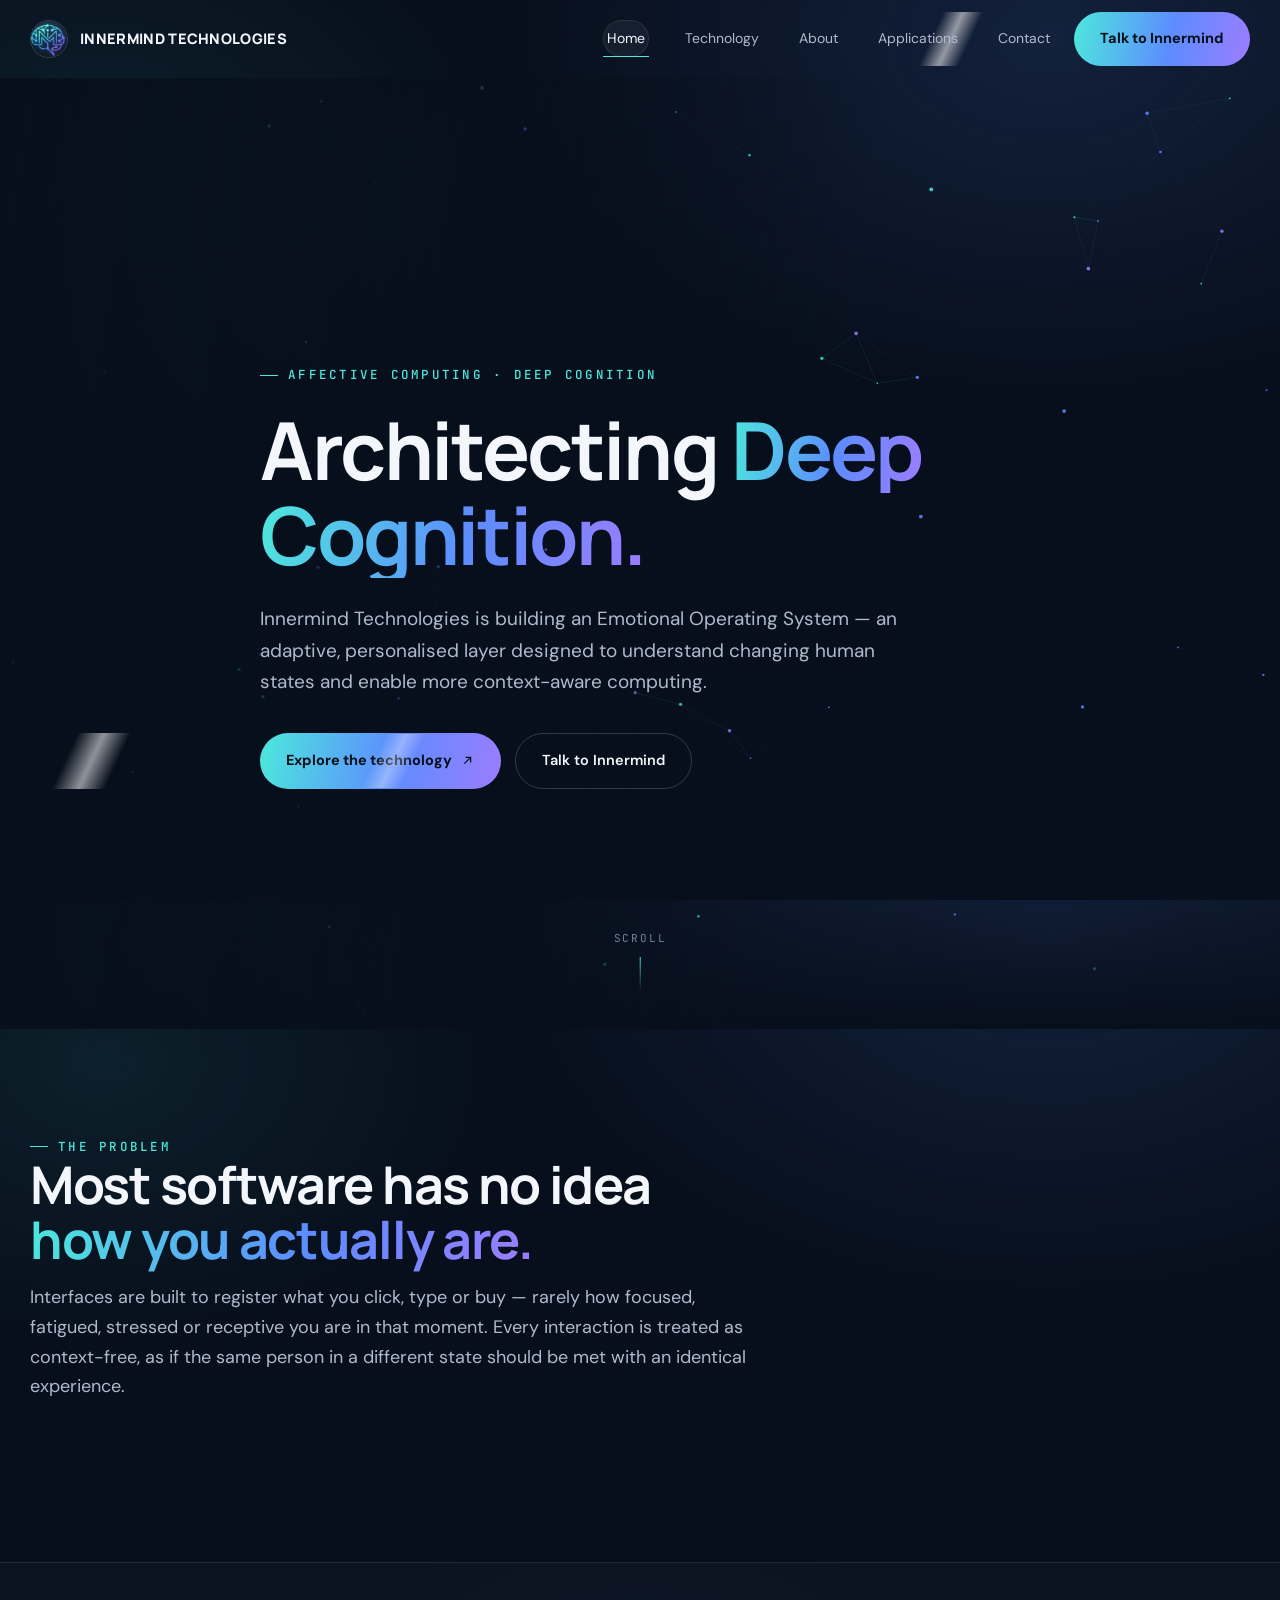
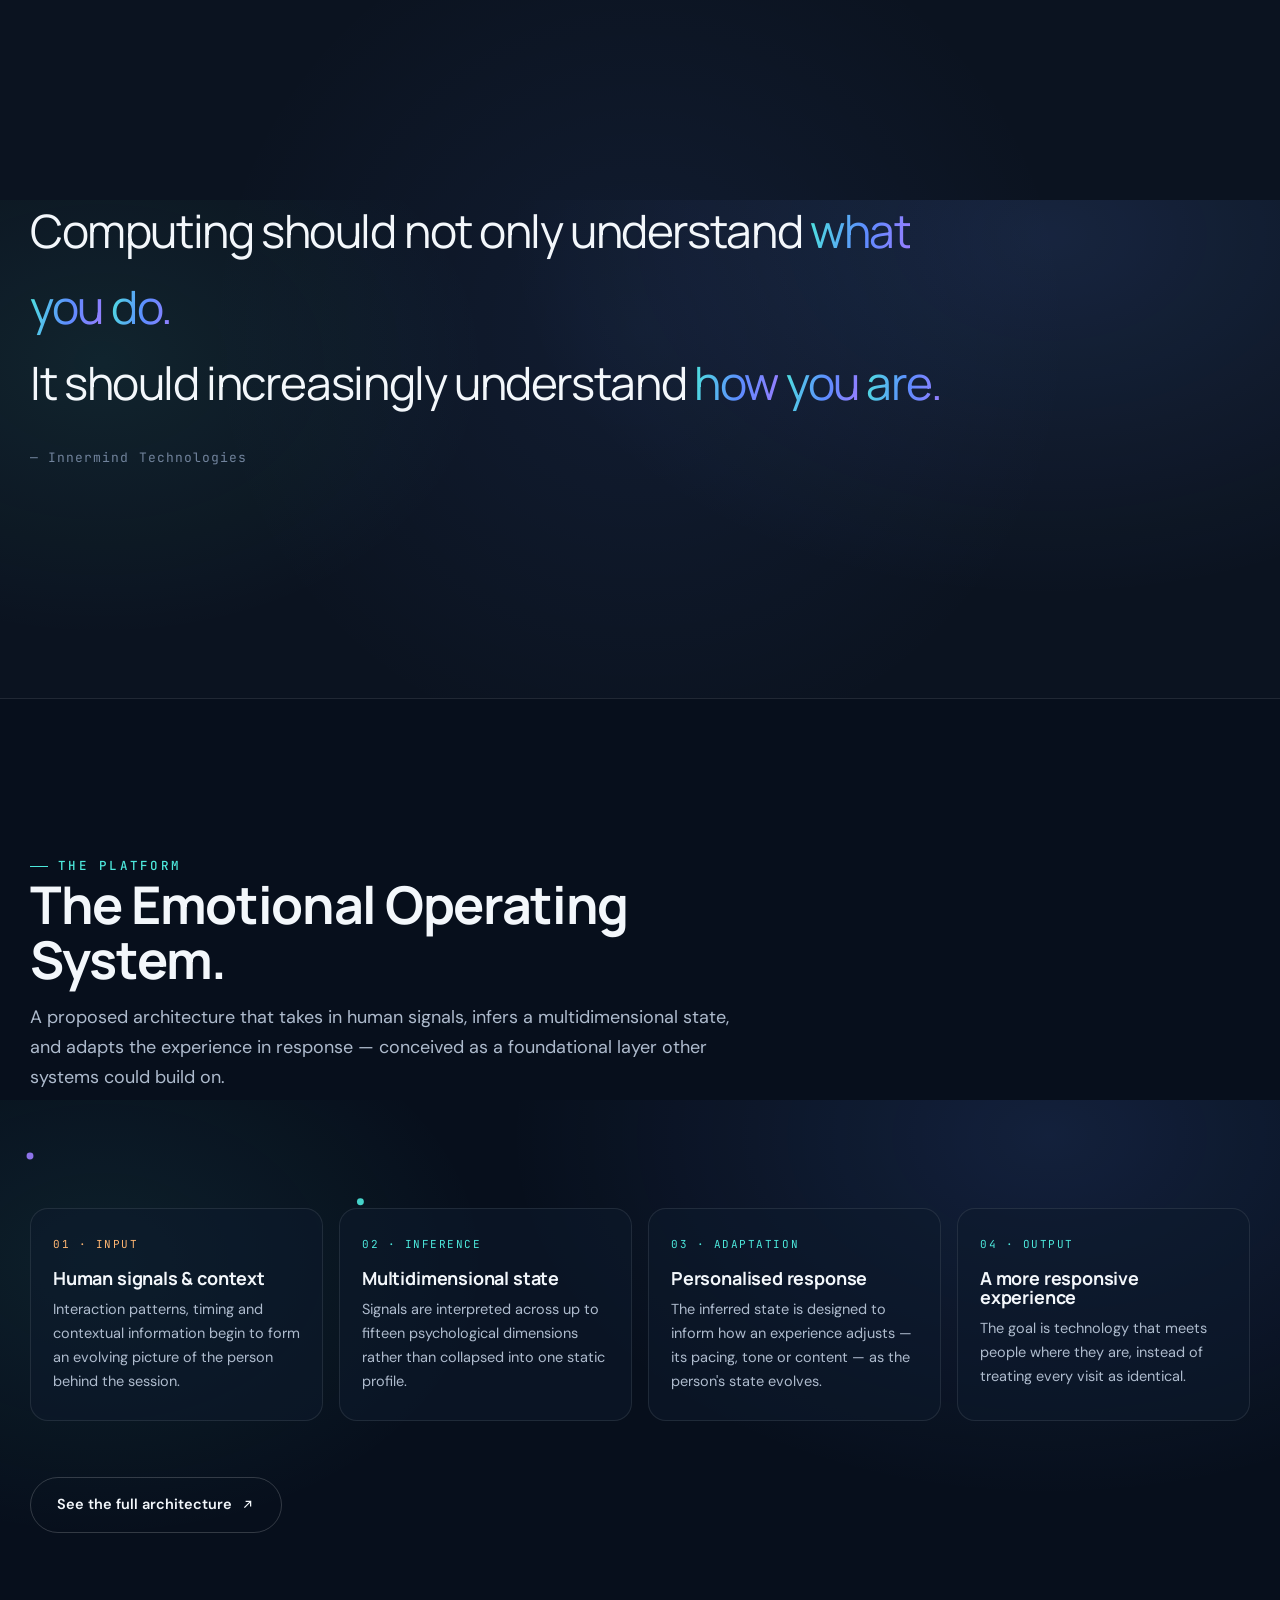
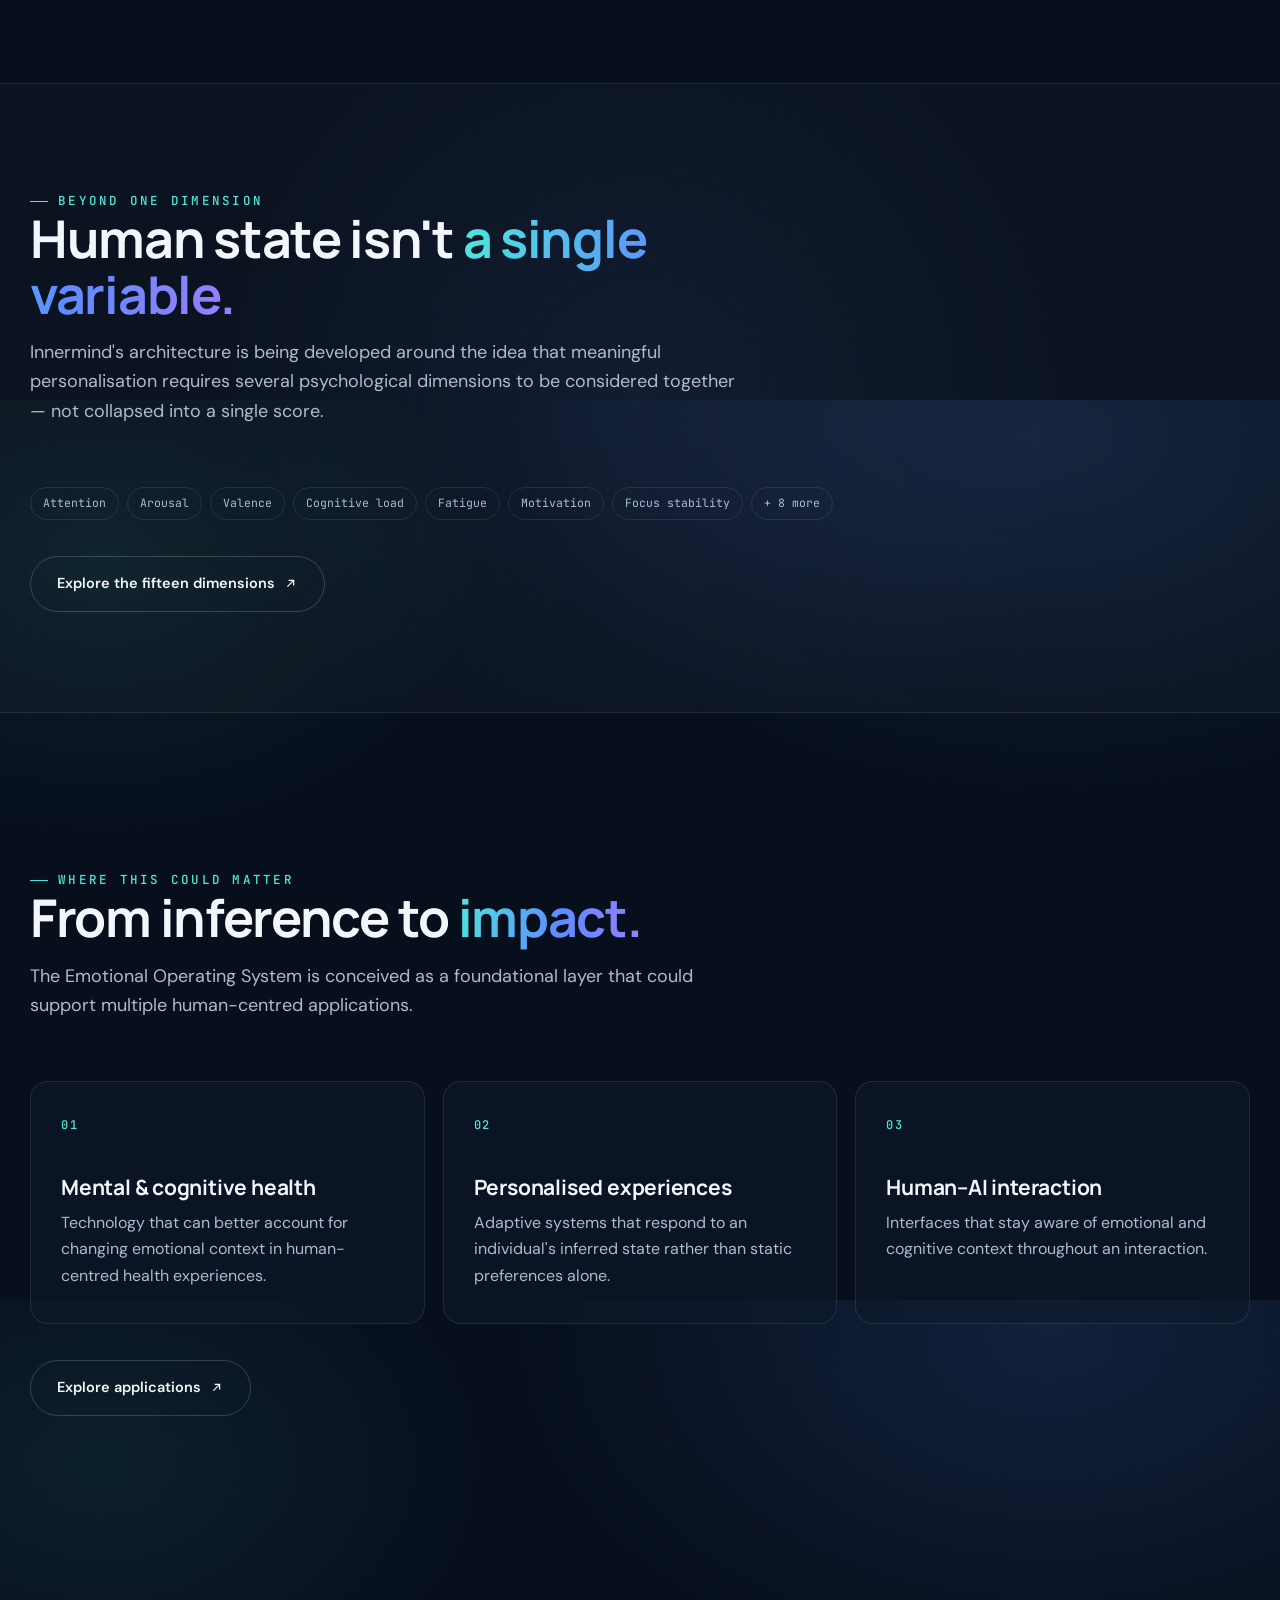
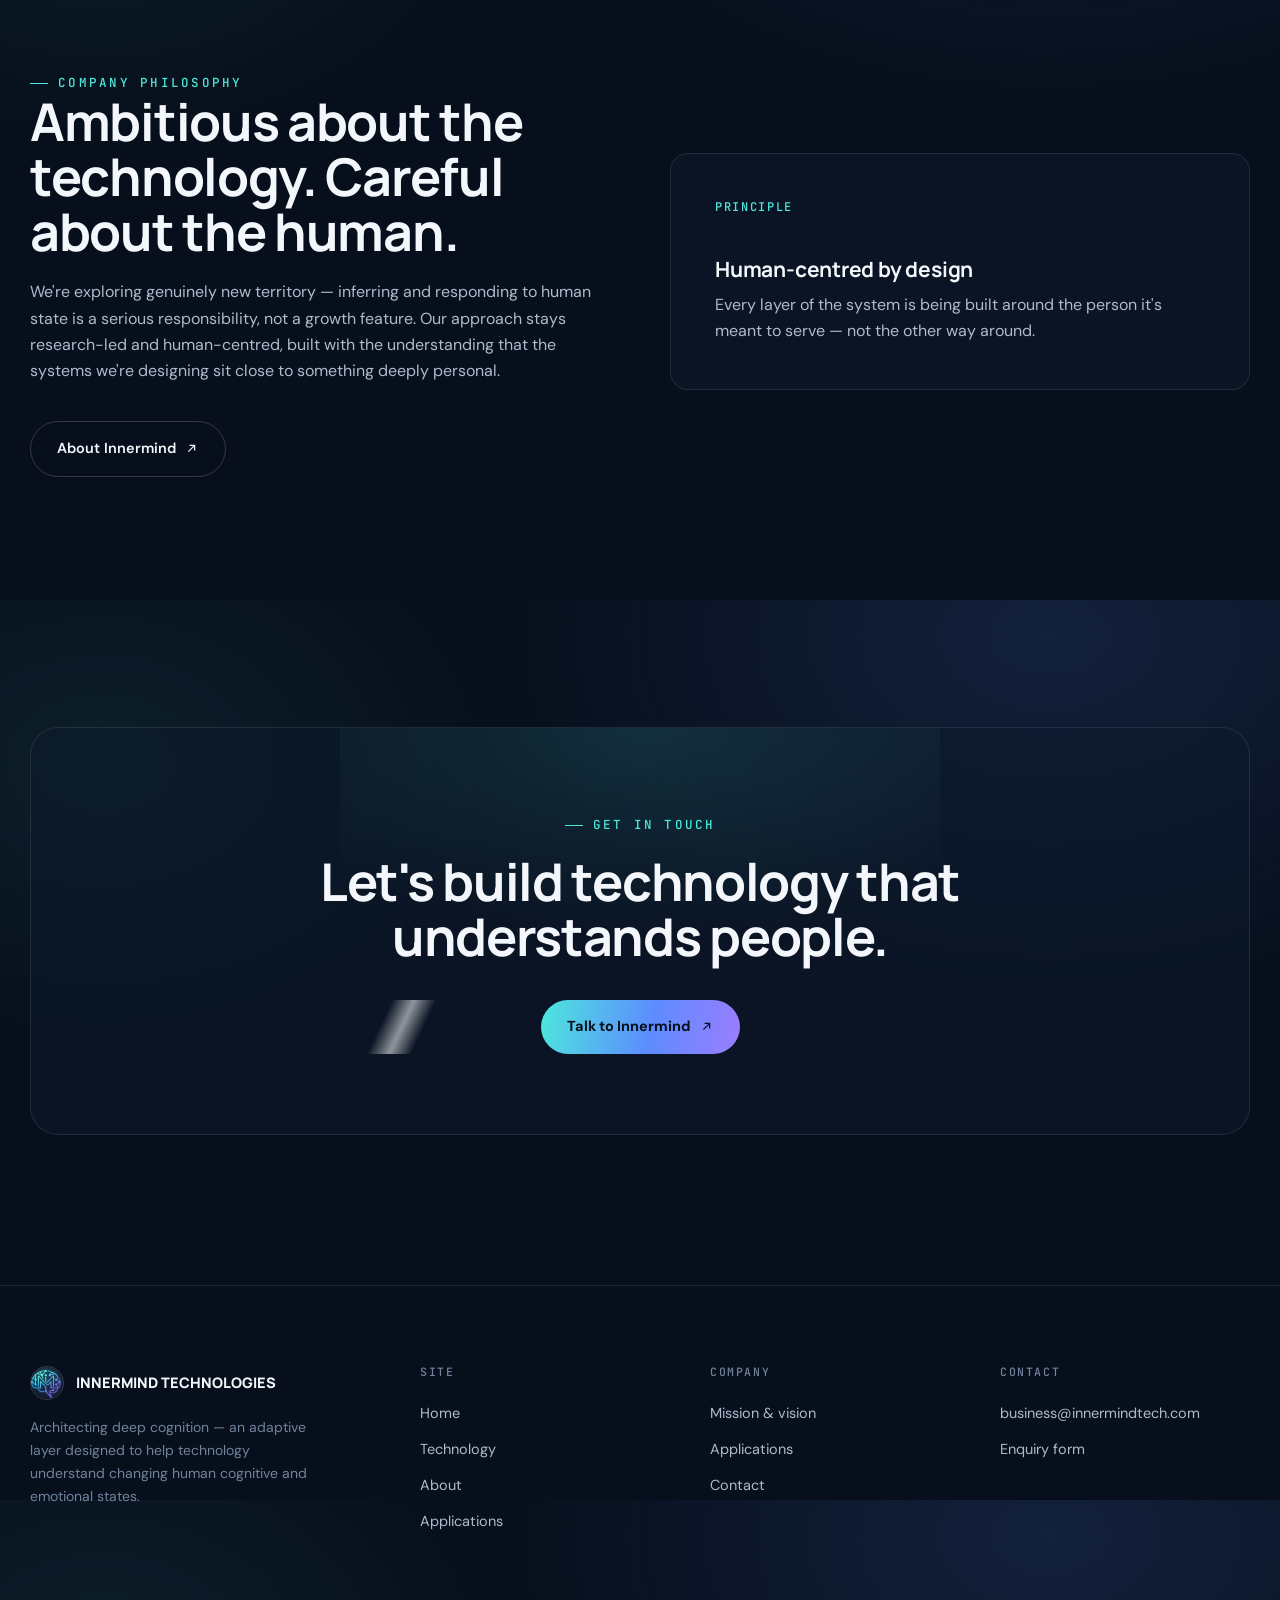
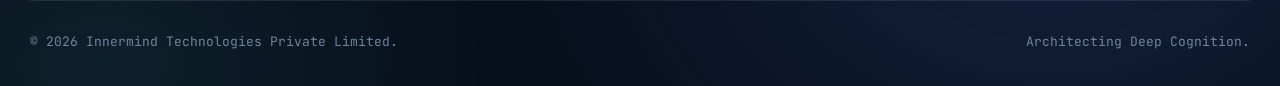
==== commit c01174f5: "Update index.html" ====
--- a/index.html
+++ b/index.html
@@ -10,10 +10,10 @@
 <meta property="og:title" content="Innermind Technologies — Architecting Deep Cognition">
 <meta property="og:description" content="An adaptive, multidimensional layer designed to help computing understand changing human cognitive and emotional states.">
 <meta property="og:url" content="https://innermindtech.com/">
-<meta property="og:image" content="assets/logo.png">
+<meta property="og:image" content="assets/image.png">
 <meta name="twitter:card" content="summary">
 <meta name="theme-color" content="#070f1c">
-<link rel="icon" href="assets/logo.png">
+<link rel="icon" href="assets/image.png">
 <link rel="preconnect" href="https://fonts.googleapis.com">
 <link rel="stylesheet" href="styles.css">
 <script type="application/ld+json">
@@ -22,7 +22,7 @@
   "@type": "Organization",
   "name": "Innermind Technologies",
   "url": "https://innermindtech.com/",
-  "logo": "https://innermindtech.com/assets/logo.png",
+  "image": "https://innermindtech.com/assets/image.png",
   "description": "Affective-computing company building the Emotional Operating System, an adaptive layer for understanding human cognitive and emotional state."
 }
 </script>
@@ -33,7 +33,7 @@
 <nav class="nav">
   <div class="container nav-inner">
     <a class="brand" href="index.html">
-      <img src="assets/logo.png" alt="Innermind Technologies logo" width="38" height="38">
+      <img src="assets/image.png" alt="Innermind Technologies image" width="38" height="38">
       <span>INNERMIND TECHNOLOGIES</span>
     </a>
     <div class="nav-right">
@@ -56,7 +56,7 @@
   <a href="about.html">About</a>
   <a href="applications.html">Applications</a>
   <a href="contact.html">Contact</a>
-  <div class="mp-foot">contact@innermindtech.com</div>
+  <div class="mp-foot">business@innermindtech.com</div>
 </div>
 
 <main id="main">
@@ -237,7 +237,7 @@
     <div class="footer-grid">
       <div>
         <div class="footer-brand">
-          <img src="assets/logo.png" alt="Innermind Technologies logo" width="34" height="34">
+          <img src="assets/image.png" alt="Innermind Technologies image" width="34" height="34">
           <span>INNERMIND TECHNOLOGIES</span>
         </div>
         <p class="footer-blurb">Architecting deep cognition — an adaptive layer designed to help technology understand changing human cognitive and emotional states.</p>
@@ -257,7 +257,7 @@
       </div>
       <div class="footer-col">
         <h4>Contact</h4>
-        <a href="mailto:contact@innermindtech.com">contact@innermindtech.com</a>
+        <a href="mailto:business@innermindtech.com">business@innermindtech.com</a>
         <a href="contact.html">Enquiry form</a>
       </div>
     </div>
--- a/styles.css
+++ b/styles.css
@@ -3,1855 +3,588 @@
    Architecting Deep Cognition.
    ================================================================= */
 
-@import url('https://fonts.googleapis.com/css2?family=DM+Sans:ital,opsz,wght@0,9..40,400;0,9..40,500;0,9..40,600;0,9..40,700;1,9..40,400&family=JetBrains+Mono:wght@400;500;600&family=Manrope:wght@400;500;600;700;800&display=swap');
-
-/* ---------- 1. DESIGN TOKENS ---------- */
-:root {
-  --void: #03070d;
-  --bg: #070f1c;
-  --bg-soft: #0a1524;
-  --panel: #0d1b2d;
-  --panel-hover: #12233a;
-  --glass: rgba(13, 27, 45, 0.6);
-  --glass-strong: rgba(10, 21, 36, 0.85);
-
-  --text: #f3f7fb;
-  --text-soft: #aebbcd;
-  --text-mute: #71839c;
-
-  --line: rgba(255, 255, 255, 0.08);
-  --line-strong: rgba(255, 255, 255, 0.16);
-  --line-signal: rgba(77, 232, 220, 0.35);
-
-  --cyan: #4de8dc;
-  --blue: #5d8cff;
-  --violet: #9b7dff;
-  --amber: #ffb672;
-  --grad-signal: linear-gradient(110deg, var(--cyan) 0%, var(--blue) 52%, var(--violet) 100%);
-  --grad-warm: linear-gradient(110deg, var(--amber) 0%, #ff8fa3 100%);
-
-  --glow-cyan: 0 0 70px rgba(77, 232, 220, 0.14);
-  --glow-blue: 0 0 70px rgba(93, 140, 255, 0.14);
-  --shadow-card: 0 24px 60px -25px rgba(0, 0, 0, 0.7);
-
-  --font-display: 'Manrope', -apple-system, BlinkMacSystemFont, sans-serif;
-  --font-body: 'DM Sans', -apple-system, BlinkMacSystemFont, sans-serif;
-  --font-mono: 'JetBrains Mono', monospace;
-
-  --ease: cubic-bezier(0.16, 0.8, 0.24, 1);
-  --ease-out: cubic-bezier(0.22, 1, 0.36, 1);
-  --dur-fast: 180ms;
-  --dur-med: 450ms;
-  --dur-slow: 850ms;
-
-  --max: 1220px;
-  --max-narrow: 840px;
-  --nav-h: 78px;
-  --radius-sm: 10px;
-  --radius-md: 18px;
-  --radius-lg: 28px;
-  --radius-full: 999px;
-}
-
-/* ---------- 2. RESET & FOUNDATIONS ---------- */
-*, *::before, *::after {
-  box-sizing: border-box;
-  margin: 0;
-}
-
-html {
-  scroll-behavior: smooth;
-  -webkit-text-size-adjust: 100%;
-}
-
-html, body {
-  min-height: 100%;
-}
-
-body {
+@import url('https://fonts.googleapis.com/css2?family=DM+Sans:ital,wght@0,400;0,500;0,600;0,700;1,400&family=Manrope:wght@400;500;600;700;800&family=JetBrains+Mono:wght@400;500;600&display=swap');
+
+/* ---------- 1. TOKENS ---------- */
+:root{
+  /* surfaces */
+  --void:#04080f;
+  --bg:#070f1c;
+  --bg-soft:#0a1524;
+  --panel:#0d1b2d;
+  --panel-hover:#12233a;
+  --glass:rgba(13,27,45,.55);
+
+  /* text */
+  --text:#f3f7fb;
+  --text-soft:#aebbcd;
+  --text-mute:#71839c;
+
+  /* borders */
+  --line:rgba(255,255,255,.09);
+  --line-strong:rgba(255,255,255,.18);
+  --line-signal:rgba(90,196,209,.35);
+
+  /* signal palette — cool = computational, warm = human */
+  --cyan:#4de8dc;
+  --blue:#5d8cff;
+  --violet:#9b7dff;
+  --amber:#ffb672;
+  --grad-signal:linear-gradient(100deg,var(--cyan),var(--blue) 55%,var(--violet));
+  --grad-warm:linear-gradient(100deg,var(--amber),#ff8fa3);
+
+  /* elevation / glow */
+  --glow-cyan:0 0 70px rgba(77,232,220,.14);
+  --glow-blue:0 0 70px rgba(93,140,255,.14);
+  --shadow-card:0 24px 60px -30px rgba(0,0,0,.65);
+
+  /* type scale */
+  --font-display:'Manrope',sans-serif;
+  --font-body:'DM Sans',sans-serif;
+  --font-mono:'JetBrains Mono',monospace;
+
+  /* motion */
+  --ease:cubic-bezier(.16,.8,.24,1);
+  --ease-out:cubic-bezier(.22,1,.36,1);
+  --dur-fast:180ms;
+  --dur-med:460ms;
+  --dur-slow:900ms;
+
+  /* layout */
+  --max:1220px;
+  --max-narrow:840px;
+  --nav-h:78px;
+  --radius-sm:10px;
+  --radius-md:18px;
+  --radius-lg:28px;
+  --radius-full:999px;
+}
+
+/* ---------- 2. RESET / BASE ---------- */
+*,*::before,*::after{box-sizing:border-box}
+*{margin:0}
+html{scroll-behavior:smooth;-webkit-text-size-adjust:100%}
+html,body{height:100%}
+body{
   background:
-    radial-gradient(ellipse 900px 600px at 85% 5%, rgba(93, 140, 255, 0.12), transparent 60%),
-    radial-gradient(ellipse 750px 500px at 10% 18%, rgba(77, 232, 220, 0.07), transparent 55%),
+    radial-gradient(ellipse 900px 600px at 82% 4%, rgba(93,140,255,.14), transparent 60%),
+    radial-gradient(ellipse 700px 500px at 8% 18%, rgba(77,232,220,.08), transparent 55%),
     var(--bg);
-  color: var(--text);
-  font-family: var(--font-body);
-  font-size: 16px;
-  line-height: 1.65;
-  -webkit-font-smoothing: antialiased;
-  -moz-osx-font-smoothing: grayscale;
-  overflow-x: clip;
-}
-
-img, svg {
-  display: block;
-  max-width: 100%;
-}
-
-a {
-  color: inherit;
-  text-decoration: none;
-}
-
-button {
-  font: inherit;
-  color: inherit;
-  background: none;
-  border: 0;
-  cursor: pointer;
-}
-
-input, textarea {
-  font: inherit;
-}
-
-ul {
-  list-style: none;
-  padding: 0;
-}
-
-h1, h2, h3, h4 {
-  font-family: var(--font-display);
-  line-height: 1.08;
-  letter-spacing: -0.03em;
-  font-weight: 700;
-}
-
-::selection {
-  background: rgba(77, 232, 220, 0.28);
-  color: #ffffff;
-}
-
-:focus-visible {
-  outline: 2px solid var(--cyan);
-  outline-offset: 3px;
-  border-radius: 4px;
-}
-
-.sr-only {
-  position: absolute;
-  width: 1px;
-  height: 1px;
-  padding: 0;
-  margin: -1px;
-  overflow: hidden;
-  clip: rect(0, 0, 0, 0);
-  white-space: nowrap;
-  border: 0;
-}
-
-.skip-link {
-  position: fixed;
-  top: -60px;
-  left: 16px;
-  z-index: 200;
-  background: var(--cyan);
-  color: #04141a;
-  font-weight: 700;
-  font-size: 14px;
-  padding: 12px 18px;
-  border-radius: var(--radius-sm);
-  transition: top var(--dur-fast) var(--ease);
-}
-
-.skip-link:focus {
-  top: 16px;
-}
-
-/* ---------- 3. LAYOUT & CONTAINERS ---------- */
-.container {
-  width: min(var(--max), calc(100% - 48px));
-  margin-inline: auto;
-}
-
-.container--narrow {
-  width: min(var(--max-narrow), calc(100% - 48px));
-  margin-inline: auto;
-}
-
-section {
-  padding: 140px 0;
-}
-
-.section-tight {
-  padding: 96px 0;
-}
-
-.section-head {
-  max-width: 740px;
-  margin-bottom: 56px;
-}
-
-.section-head p {
-  color: var(--text-soft);
-  font-size: 18px;
-  margin-top: 16px;
-}
-
-.section-head--center {
-  margin-inline: auto;
-  text-align: center;
-}
+  color:var(--text);
+  font-family:var(--font-body);
+  font-size:16px;
+  line-height:1.65;
+  -webkit-font-smoothing:antialiased;
+  overflow-x:clip;
+}
+img,svg{display:block;max-width:100%}
+a{color:inherit;text-decoration:none}
+button{font:inherit;color:inherit;background:none;border:0;cursor:pointer}
+input,textarea{font:inherit}
+ul{list-style:none;padding:0}
+h1,h2,h3,h4{font-family:var(--font-display);line-height:1.06;letter-spacing:-.03em;font-weight:700}
+
+::selection{background:rgba(77,232,220,.28);color:#fff}
+
+:focus-visible{outline:2px solid var(--cyan);outline-offset:3px;border-radius:4px}
+
+.sr-only{
+  position:absolute;width:1px;height:1px;padding:0;margin:-1px;overflow:hidden;
+  clip:rect(0,0,0,0);white-space:nowrap;border:0;
+}
+
+.skip-link{
+  position:fixed;top:-60px;left:16px;z-index:200;
+  background:var(--cyan);color:#04141a;font-weight:700;font-size:14px;
+  padding:12px 18px;border-radius:var(--radius-sm);transition:top var(--dur-fast) var(--ease);
+}
+.skip-link:focus{top:16px}
+
+/* ---------- 3. LAYOUT ---------- */
+.container{width:min(var(--max),calc(100% - 44px));margin-inline:auto}
+.container--narrow{width:min(var(--max-narrow),calc(100% - 44px));margin-inline:auto}
+section{padding:150px 0}
+.section-tight{padding:100px 0}
+.section-head{max-width:720px;margin-bottom:60px}
+.section-head p{color:var(--text-soft);font-size:18px;margin-top:16px}
+.section-head--center{margin-inline:auto;text-align:center}
 
 /* ---------- 4. TYPOGRAPHY ---------- */
-.eyebrow {
-  font-family: var(--font-mono);
-  color: var(--cyan);
-  font-size: 12.5px;
-  text-transform: uppercase;
-  letter-spacing: 0.18em;
-  font-weight: 500;
-  display: inline-flex;
-  align-items: center;
-  gap: 10px;
-}
-
-.eyebrow::before {
-  content: "";
-  width: 18px;
-  height: 1px;
-  background: var(--cyan);
-  display: inline-block;
-}
-
-.mono {
-  font-family: var(--font-mono);
-}
-
-h1 {
-  font-size: clamp(42px, 6.2vw, 78px);
-}
-
-h2 {
-  font-size: clamp(32px, 4.4vw, 50px);
-  letter-spacing: -0.025em;
-}
-
-h3 {
-  font-size: 21px;
-  letter-spacing: -0.01em;
-}
-
-.lead {
-  font-size: 19px;
-  color: var(--text-soft);
-  max-width: 650px;
-  font-weight: 400;
-  line-height: 1.6;
-}
-
-.gradient {
-  background: var(--grad-signal);
-  -webkit-background-clip: text;
-  background-clip: text;
-  color: transparent;
-}
-
-.gradient-warm {
-  background: var(--grad-warm);
-  -webkit-background-clip: text;
-  background-clip: text;
-  color: transparent;
-}
-
-.muted {
-  color: var(--text-mute);
-}
-
-p {
-  color: var(--text-soft);
-}
+.eyebrow{
+  font-family:var(--font-mono);color:var(--cyan);font-size:12.5px;
+  text-transform:uppercase;letter-spacing:.18em;font-weight:500;
+  display:inline-flex;align-items:center;gap:10px;
+}
+.eyebrow::before{content:"";width:18px;height:1px;background:var(--cyan);display:inline-block}
+.mono{font-family:var(--font-mono)}
+h1{font-size:clamp(42px,6.4vw,80px)}
+h2{font-size:clamp(32px,4.6vw,52px);letter-spacing:-.025em}
+h3{font-size:21px;letter-spacing:-.01em}
+.lead{font-size:19px;color:var(--text-soft);max-width:640px;font-weight:400}
+.gradient{background:var(--grad-signal);-webkit-background-clip:text;background-clip:text;color:transparent}
+.gradient-warm{background:var(--grad-warm);-webkit-background-clip:text;background-clip:text;color:transparent}
+.muted{color:var(--text-mute)}
+p{color:var(--text-soft)}
 
 /* ---------- 5. BUTTONS ---------- */
-.btn {
-  position: relative;
-  display: inline-flex;
-  align-items: center;
-  justify-content: center;
-  gap: 8px;
-  padding: 15px 28px;
-  border-radius: var(--radius-full);
-  font-weight: 600;
-  font-size: 14.5px;
-  border: 1px solid var(--line-strong);
-  color: var(--text);
-  background: rgba(255, 255, 255, 0.02);
-  transition: transform var(--dur-fast) var(--ease), border-color var(--dur-fast) var(--ease), background var(--dur-fast) var(--ease);
-  will-change: transform;
-  overflow: hidden;
-}
-
-.btn:hover {
-  border-color: rgba(255, 255, 255, 0.35);
-  background: rgba(255, 255, 255, 0.05);
-}
-
-.btn.primary {
-  background: var(--grad-signal);
-  color: #041019;
-  border: 0;
-  font-weight: 700;
-}
-
-.btn.primary:hover {
-  filter: brightness(1.08);
-}
-
-.btn svg {
-  width: 15px;
-  height: 15px;
-  transition: transform var(--dur-fast) var(--ease);
-}
-
-.btn:hover svg {
-  transform: translate(2px, -2px);
-}
-
-.buttons {
-  display: flex;
-  gap: 14px;
-  flex-wrap: wrap;
-  margin-top: 36px;
-}
-
-.btn::after {
-  content: "";
-  position: absolute;
-  inset: 0;
-  border-radius: inherit;
-  pointer-events: none;
-  background: linear-gradient(115deg, transparent 40%, rgba(255, 255, 255, 0.3) 50%, transparent 60%);
-  transform: translateX(-120%);
-  transition: transform 0.7s var(--ease-out);
-}
-
-.btn:hover::after {
-  transform: translateX(120%);
-}
-
-.btn.primary::after {
-  background: linear-gradient(115deg, transparent 40%, rgba(255, 255, 255, 0.5) 50%, transparent 60%);
-}
+.btn{
+  position:relative;display:inline-flex;align-items:center;justify-content:center;gap:8px;
+  padding:15px 26px;border-radius:var(--radius-full);font-weight:600;font-size:14.5px;
+  border:1px solid var(--line-strong);color:var(--text);
+  transition:transform var(--dur-fast) var(--ease),border-color var(--dur-fast) var(--ease),background var(--dur-fast) var(--ease);
+  will-change:transform;
+}
+.btn:hover{border-color:rgba(255,255,255,.34)}
+.btn.primary{background:var(--grad-signal);color:#051019;border:0;font-weight:700}
+.btn.primary:hover{filter:brightness(1.08)}
+.btn svg{width:15px;height:15px;transition:transform var(--dur-fast) var(--ease)}
+.btn:hover svg{transform:translate(2px,-2px)}
+.buttons{display:flex;gap:14px;flex-wrap:wrap;margin-top:36px}
 
 /* ---------- 6. NAVIGATION ---------- */
-.nav {
-  position: sticky;
-  top: 0;
-  z-index: 60;
-  height: var(--nav-h);
-  border-bottom: 1px solid transparent;
-  transition: background var(--dur-med) var(--ease), border-color var(--dur-med) var(--ease), backdrop-filter var(--dur-med) var(--ease);
-}
-
-.nav.is-scrolled {
-  background: rgba(5, 11, 20, 0.76);
-  backdrop-filter: blur(18px);
-  -webkit-backdrop-filter: blur(18px);
-  border-bottom-color: var(--line);
-}
-
-.nav-inner {
-  height: 100%;
-  display: flex;
-  align-items: center;
-  justify-content: space-between;
-}
-
-.brand {
-  display: flex;
-  align-items: center;
-  gap: 12px;
-  font-family: var(--font-display);
-  font-weight: 800;
-  letter-spacing: 0.02em;
-}
-
-.brand img {
-  width: 38px;
-  height: 38px;
-  object-fit: cover;
-  border-radius: 50%;
-  border: 1px solid var(--line-strong);
-}
-
-.brand span {
-  font-size: 14.5px;
-}
-
-.nav-right {
-  display: flex;
-  align-items: center;
-}
-
-.nav-links {
-  position: relative;
-  display: flex;
-  gap: 8px;
-  align-items: center;
-}
-
-.nav-links a {
-  position: relative;
-  z-index: 1;
-  font-size: 14px;
-  color: var(--text-soft);
-  padding: 9px 12px;
-  transition: color var(--dur-fast) var(--ease);
-}
-
-.nav-links a:hover,
-.nav-links a.active {
-  color: var(--text);
-}
-
-.nav-pill {
-  position: absolute;
-  top: 2px;
-  height: calc(100% - 4px);
-  border-radius: var(--radius-full);
-  background: rgba(255, 255, 255, 0.05);
-  border: 1px solid var(--line);
-  transition: transform 0.45s var(--ease-out), width 0.45s var(--ease-out), opacity 0.3s var(--ease);
-  pointer-events: none;
-  z-index: 0;
-  opacity: 0;
-  left: 0;
-}
-
-.nav-cta {
-  margin-left: 20px;
-}
-
-.menu-btn {
-  display: none;
-  width: 42px;
-  height: 42px;
-  place-items: center;
-  position: relative;
-  z-index: 80;
-  border: 1px solid var(--line-strong);
-  border-radius: var(--radius-full);
-}
-
-.menu-btn span {
-  display: block;
-  width: 16px;
-  height: 1.5px;
-  background: var(--text);
-  position: relative;
-  transition: transform var(--dur-fast) var(--ease), opacity var(--dur-fast) var(--ease);
-}
-
-.menu-btn span::before,
-.menu-btn span::after {
-  content: "";
-  position: absolute;
-  left: 0;
-  width: 16px;
-  height: 1.5px;
-  background: var(--text);
-  transition: transform var(--dur-fast) var(--ease), top var(--dur-fast) var(--ease);
-}
-
-.menu-btn span::before { top: -5px; }
-.menu-btn span::after { top: 5px; }
-
-.menu-btn[aria-expanded="true"] span { background: transparent; }
-.menu-btn[aria-expanded="true"] span::before { top: 0; transform: rotate(45deg); }
-.menu-btn[aria-expanded="true"] span::after { top: 0; transform: rotate(-45deg); }
-
-.mobile-panel {
-  position: fixed;
-  inset: 0;
-  z-index: 70;
-  background: rgba(4, 9, 16, 0.98);
-  backdrop-filter: blur(12px);
-  -webkit-backdrop-filter: blur(12px);
-  display: flex;
-  flex-direction: column;
-  justify-content: center;
-  padding: 0 44px;
-  opacity: 0;
-  visibility: hidden;
-  transform: translateY(-8px);
-  transition: opacity var(--dur-med) var(--ease), transform var(--dur-med) var(--ease), visibility 0s var(--dur-med);
-}
-
-.mobile-panel.is-open {
-  opacity: 1;
-  visibility: visible;
-  transform: translateY(0);
-  transition: opacity var(--dur-med) var(--ease), transform var(--dur-med) var(--ease);
-}
-
-.mobile-panel a {
-  display: block;
-  font-family: var(--font-display);
-  font-size: clamp(28px, 8.5vw, 42px);
-  font-weight: 700;
-  padding: 14px 0;
-  color: var(--text-soft);
-  border-bottom: 1px solid var(--line);
-  letter-spacing: -0.02em;
-  opacity: 0;
-  transform: translateY(14px);
-  transition: opacity var(--dur-med) var(--ease), transform var(--dur-med) var(--ease), color var(--dur-fast) var(--ease);
-}
-
-.mobile-panel.is-open a {
-  opacity: 1;
-  transform: translateY(0);
-}
-
-.mobile-panel a:nth-child(1) { transition-delay: 50ms; }
-.mobile-panel a:nth-child(2) { transition-delay: 100ms; }
-.mobile-panel a:nth-child(3) { transition-delay: 150ms; }
-.mobile-panel a:nth-child(4) { transition-delay: 200ms; }
-.mobile-panel a:nth-child(5) { transition-delay: 250ms; }
-
-.mobile-panel a.active,
-.mobile-panel a:hover {
-  color: var(--cyan);
-}
-
-.mobile-panel .mp-foot {
-  margin-top: 36px;
-  color: var(--text-mute);
-  font-size: 13px;
-  font-family: var(--font-mono);
-  opacity: 0;
-  transition: opacity var(--dur-med) var(--ease);
-  transition-delay: 300ms;
-}
-
-.mobile-panel.is-open .mp-foot {
-  opacity: 1;
-}
-
-body.nav-open {
-  overflow: hidden;
-}
+.nav{
+  position:sticky;top:0;z-index:60;height:var(--nav-h);
+  border-bottom:1px solid transparent;
+  transition:background var(--dur-med) var(--ease),border-color var(--dur-med) var(--ease),backdrop-filter var(--dur-med) var(--ease);
+}
+.nav.is-scrolled{
+  background:rgba(5,11,20,.72);backdrop-filter:blur(18px);-webkit-backdrop-filter:blur(18px);
+  border-bottom-color:var(--line);
+}
+.nav-inner{height:100%;display:flex;align-items:center;justify-content:space-between}
+.brand{display:flex;align-items:center;gap:12px;font-family:var(--font-display);font-weight:800;letter-spacing:.02em}
+.brand img{width:38px;height:38px;object-fit:cover;border-radius:50%;border:1px solid var(--line-strong)}
+.brand span{font-size:14.5px}
+.nav-right{display:flex;align-items:center}
+.nav-links{display:flex;gap:8px;align-items:center}
+.nav-links a{
+  position:relative;font-size:14px;color:var(--text-soft);padding:9px 4px;
+  transition:color var(--dur-fast) var(--ease);
+}
+.nav-links a + a{margin-left:24px}
+.nav-links a::after{
+  content:"";position:absolute;left:0;right:100%;bottom:2px;height:1px;background:var(--cyan);
+  transition:right var(--dur-med) var(--ease-out);
+}
+.nav-links a:hover,.nav-links a.active{color:var(--text)}
+.nav-links a:hover::after,.nav-links a.active::after{right:0}
+.nav-cta{margin-left:20px}
+
+.menu-btn{
+  display:none;width:42px;height:42px;place-items:center;position:relative;z-index:80;
+  border:1px solid var(--line-strong);border-radius:var(--radius-full);
+}
+.menu-btn span{
+  display:block;width:16px;height:1.5px;background:var(--text);position:relative;
+  transition:transform var(--dur-fast) var(--ease),opacity var(--dur-fast) var(--ease);
+}
+.menu-btn span::before,.menu-btn span::after{
+  content:"";position:absolute;left:0;width:16px;height:1.5px;background:var(--text);
+  transition:transform var(--dur-fast) var(--ease),top var(--dur-fast) var(--ease);
+}
+.menu-btn span::before{top:-5px}
+.menu-btn span::after{top:5px}
+.menu-btn[aria-expanded="true"] span{background:transparent}
+.menu-btn[aria-expanded="true"] span::before{top:0;transform:rotate(45deg)}
+.menu-btn[aria-expanded="true"] span::after{top:0;transform:rotate(-45deg)}
+
+.mobile-panel{
+  position:fixed;inset:0;z-index:70;background:rgba(5,10,18,.98);backdrop-filter:blur(6px);
+  display:flex;flex-direction:column;justify-content:center;padding:0 44px;
+  opacity:0;visibility:hidden;transform:translateY(-8px);
+  transition:opacity var(--dur-med) var(--ease),transform var(--dur-med) var(--ease),visibility 0s var(--dur-med);
+}
+.mobile-panel.is-open{opacity:1;visibility:visible;transform:translateY(0);transition:opacity var(--dur-med) var(--ease),transform var(--dur-med) var(--ease)}
+.mobile-panel a{
+  display:block;font-family:var(--font-display);font-size:clamp(30px,9vw,44px);font-weight:700;
+  padding:12px 0;color:var(--text-soft);border-bottom:1px solid var(--line);letter-spacing:-.02em;
+  opacity:0;transform:translateY(14px);transition:opacity var(--dur-med) var(--ease),transform var(--dur-med) var(--ease),color var(--dur-fast) var(--ease);
+}
+.mobile-panel.is-open a{opacity:1;transform:translateY(0)}
+.mobile-panel a:nth-child(1){transition-delay:60ms}
+.mobile-panel a:nth-child(2){transition-delay:110ms}
+.mobile-panel a:nth-child(3){transition-delay:160ms}
+.mobile-panel a:nth-child(4){transition-delay:210ms}
+.mobile-panel a:nth-child(5){transition-delay:260ms}
+.mobile-panel a.active,.mobile-panel a:hover{color:var(--cyan)}
+.mobile-panel .mp-foot{
+  margin-top:30px;color:var(--text-mute);font-size:13px;font-family:var(--font-mono);
+  opacity:0;transition:opacity var(--dur-med) var(--ease);transition-delay:300ms;
+}
+.mobile-panel.is-open .mp-foot{opacity:1}
+body.nav-open{overflow:hidden}
 
 /* ---------- 7. CUSTOM CURSOR ---------- */
-.cursor-dot,
-.cursor-ring {
-  position: fixed;
-  top: 0;
-  left: 0;
-  pointer-events: none;
-  z-index: 9999;
-  border-radius: 50%;
-  transform: translate(-50%, -50%);
-  will-change: transform;
-}
-
-.cursor-dot {
-  width: 6px;
-  height: 6px;
-  background: var(--cyan);
-  box-shadow: 0 0 8px var(--cyan);
-}
-
-.cursor-ring {
-  width: 34px;
-  height: 34px;
-  border: 1px solid rgba(77, 232, 220, 0.5);
-  transition: width var(--dur-fast) var(--ease), height var(--dur-fast) var(--ease), border-color var(--dur-fast) var(--ease), background var(--dur-fast) var(--ease);
-}
-
-.cursor-ring.is-active {
-  width: 64px;
-  height: 64px;
-  background: rgba(77, 232, 220, 0.08);
-  border-color: rgba(77, 232, 220, 0.7);
-}
-
-html.has-custom-cursor,
-html.has-custom-cursor a,
-html.has-custom-cursor button {
-  cursor: none;
-}
-
-/* ---------- 8. CARDS & SURFACES ---------- */
-.grid {
-  display: grid;
-  grid-template-columns: repeat(3, 1fr);
-  gap: 20px;
-}
-
-.split-2 {
-  display: grid;
-  grid-template-columns: 1fr 1fr;
-  gap: 64px;
-  align-items: start;
-}
-
-.split-2--center {
-  align-items: center;
-}
-
-.card {
-  background: var(--glass);
-  border: 1px solid var(--line);
-  border-radius: var(--radius-md);
-  padding: 36px 32px;
-  transition: transform var(--dur-med) var(--ease), border-color var(--dur-fast) var(--ease), background var(--dur-fast) var(--ease);
-}
-
-.card:hover {
-  transform: translateY(-4px);
-  border-color: var(--line-signal);
-  background: rgba(17, 32, 52, 0.65);
-}
-
-.card p {
-  margin-bottom: 0;
-  color: var(--text-soft);
-}
-
-.card .number {
-  font-family: var(--font-mono);
-  font-size: 12px;
-  color: var(--cyan);
-  letter-spacing: 0.14em;
-  font-weight: 500;
-  margin-bottom: 36px;
-  display: block;
-}
-
-.card h3 {
-  margin-bottom: 12px;
-}
-
-/* ---------- 9. COGNITIVE BACKGROUND CANVAS FIELD ---------- */
-.hero-field {
-  position: absolute;
-  inset: 0;
-  z-index: -1;
-  pointer-events: auto;
-}
-
-.hero-field canvas {
-  width: 100%;
-  height: 100%;
-  display: block;
-}
-
-.hero-field::after {
-  content: "";
-  position: absolute;
-  inset: 0;
+.cursor-dot,.cursor-ring{
+  position:fixed;top:0;left:0;pointer-events:none;z-index:9999;border-radius:50%;
+  transform:translate(-50%,-50%);will-change:transform;
+}
+.cursor-dot{width:6px;height:6px;background:var(--cyan);box-shadow:0 0 8px var(--cyan)}
+.cursor-ring{
+  width:34px;height:34px;border:1px solid rgba(77,232,220,.5);
+  transition:width var(--dur-fast) var(--ease),height var(--dur-fast) var(--ease),border-color var(--dur-fast) var(--ease),background var(--dur-fast) var(--ease);
+}
+.cursor-ring.is-active{width:64px;height:64px;background:rgba(77,232,220,.08);border-color:rgba(77,232,220,.7)}
+html.has-custom-cursor,html.has-custom-cursor a,html.has-custom-cursor button{cursor:none}
+
+/* ---------- 8. CARDS ---------- */
+.grid{display:grid;grid-template-columns:repeat(3,1fr);gap:18px}
+.split-2{display:grid;grid-template-columns:1fr 1fr;gap:60px;align-items:start}
+.split-2--center{align-items:center}
+.card{
+  background:var(--glass);border:1px solid var(--line);border-radius:var(--radius-md);
+  padding:34px 30px;transition:transform var(--dur-med) var(--ease),border-color var(--dur-fast) var(--ease),background var(--dur-fast) var(--ease);
+}
+.card:hover{transform:translateY(-4px);border-color:var(--line-signal);background:rgba(17,32,52,.6)}
+.card p{margin-bottom:0;color:var(--text-soft)}
+.card .number{
+  font-family:var(--font-mono);font-size:12px;color:var(--cyan);letter-spacing:.14em;
+  font-weight:500;margin-bottom:40px;display:block;
+}
+.card h3{margin-bottom:12px}
+
+/* ---------- 9. HOME HERO ---------- */
+.hero{
+  position:relative;min-height:calc(100vh - var(--nav-h));display:grid;align-items:center;
+  overflow:hidden;isolation:isolate;
+}
+.hero-field{position:absolute;inset:0;z-index:-1}
+.hero-field canvas{width:100%;height:100%;display:block}
+.hero-field::after{
+  content:"";position:absolute;inset:0;
+  background:linear-gradient(100deg,var(--bg) 0%, rgba(7,15,28,.72) 32%, transparent 62%),
+             linear-gradient(0deg, var(--bg) 0%, transparent 16%);
+  pointer-events:none;
+}
+.hero-inner{padding:130px 0 90px;max-width:760px}
+.hero-inner h1{margin:22px 0 26px}
+.scroll-cue{
+  position:absolute;left:50%;bottom:38px;transform:translateX(-50%);
+  display:flex;flex-direction:column;align-items:center;gap:10px;color:var(--text-mute);
+  font-family:var(--font-mono);font-size:11px;letter-spacing:.16em;text-transform:uppercase;
+}
+.scroll-cue .line{width:1px;height:34px;background:linear-gradient(var(--cyan),transparent);animation:cue 2.2s ease-in-out infinite}
+@keyframes cue{0%{transform:scaleY(.3);opacity:.4}50%{transform:scaleY(1);opacity:1}100%{transform:scaleY(.3);opacity:.4}}
+
+/* ---------- 10. PAGE HERO (subpages) ---------- */
+.page-hero{padding:118px 0 76px;position:relative;overflow:hidden;isolation:isolate}
+.page-hero h1{font-size:clamp(40px,6.4vw,68px);margin:20px 0 24px}
+.page-hero .lead{font-size:19px}
+.page-hero .hero-field::after{
   background:
-    linear-gradient(105deg, var(--bg) 0%, rgba(7, 15, 28, 0.72) 34%, transparent 65%),
-    linear-gradient(0deg, var(--bg) 0%, transparent 18%);
-  pointer-events: none;
-}
-
-.cta-band .hero-field::after {
-  background: radial-gradient(circle at 50% 50%, rgba(7, 15, 28, 0.45) 0%, var(--bg) 95%);
-}
-
-/* ---------- 10. HOME HERO ---------- */
-.hero {
-  position: relative;
-  min-height: calc(100vh - var(--nav-h));
-  display: grid;
-  align-items: center;
-  overflow: hidden;
-  isolation: isolate;
-}
-
-.hero-inner {
-  padding: 120px 0 80px;
-  max-width: 780px;
-}
-
-.hero-inner h1 {
-  margin: 22px 0 26px;
-}
-
-.scroll-cue {
-  position: absolute;
-  left: 50%;
-  bottom: 36px;
-  transform: translateX(-50%);
-  display: flex;
-  flex-direction: column;
-  align-items: center;
-  gap: 10px;
-  color: var(--text-mute);
-  font-family: var(--font-mono);
-  font-size: 11px;
-  letter-spacing: 0.16em;
-  text-transform: uppercase;
-}
-
-.scroll-cue .line {
-  width: 1px;
-  height: 34px;
-  background: linear-gradient(var(--cyan), transparent);
-  animation: cue 2.2s ease-in-out infinite;
-}
-
-@keyframes cue {
-  0% { transform: scaleY(0.3); opacity: 0.4; }
-  50% { transform: scaleY(1); opacity: 1; }
-  100% { transform: scaleY(0.3); opacity: 0.4; }
-}
-
-/* ---------- 11. PAGE HERO ---------- */
-.page-hero {
-  position: relative;
-  padding: 110px 0 70px;
-  overflow: hidden;
-  isolation: isolate;
-}
-
-.page-hero h1 {
-  font-size: clamp(38px, 5.8vw, 66px);
-  margin: 20px 0 24px;
-}
-
-/* ---------- 12. QUOTE BAND ---------- */
-.band {
-  border-top: 1px solid var(--line);
-  border-bottom: 1px solid var(--line);
-  background: rgba(255, 255, 255, 0.015);
-  position: relative;
-  overflow: hidden;
-}
-
-.band::before {
-  content: "";
-  position: absolute;
-  top: 50%;
-  left: 50%;
-  width: 900px;
-  height: 900px;
-  background: radial-gradient(circle, rgba(93, 140, 255, 0.08), transparent 68%);
-  transform: translate(-50%, -50%);
-  animation: driftGlow 22s ease-in-out infinite;
-}
-
-.quote {
-  font-family: var(--font-display);
-  font-size: clamp(26px, 3.8vw, 44px);
-  letter-spacing: -0.03em;
-  max-width: 920px;
-  position: relative;
-}
-
-.quote .who {
-  display: block;
-  margin-top: 26px;
-  font-family: var(--font-mono);
-  font-size: 13px;
-  color: var(--text-mute);
-  letter-spacing: 0.08em;
-}
-
-/* ---------- 13. EOS ARCHITECTURE DIAGRAM ---------- */
-.eos {
-  position: relative;
-}
-
-.eos-diagram {
-  position: relative;
-  margin-top: 60px;
-}
-
-.eos-svg {
-  width: 100%;
-  height: auto;
-  overflow: visible;
-}
-
-.eos-path-solid {
-  fill: none;
-  stroke: url(#eosGrad);
-  stroke-width: 1.5;
-  stroke-linecap: round;
-  stroke-dasharray: var(--len, 1000);
-  stroke-dashoffset: var(--len, 1000);
-  transition: stroke-dashoffset 1.6s var(--ease-out);
-}
-
-.eos-diagram.is-visible .eos-path-solid {
-  stroke-dashoffset: 0;
-}
-
-.eos-stages {
-  display: grid;
-  grid-template-columns: repeat(4, 1fr);
-  gap: 16px;
-  margin-top: -38px;
-  position: relative;
-  z-index: 2;
-}
-
-.eos-stage {
-  background: var(--glass);
-  border: 1px solid var(--line);
-  border-radius: var(--radius-md);
-  padding: 28px 24px;
-  opacity: 0;
-  transform: translateY(24px);
-  transition: opacity var(--dur-slow) var(--ease-out), transform var(--dur-slow) var(--ease-out), border-color var(--dur-fast) var(--ease);
-}
-
-.eos-diagram.is-visible .eos-stage {
-  opacity: 1;
-  transform: translateY(0);
-}
-
-.eos-stage:nth-child(1) { transition-delay: 0.05s; }
-.eos-stage:nth-child(2) { transition-delay: 0.25s; }
-.eos-stage:nth-child(3) { transition-delay: 0.45s; }
-.eos-stage:nth-child(4) { transition-delay: 0.65s; }
-
-.eos-stage:hover {
-  border-color: var(--line-signal);
-}
-
-.eos-stage .tag {
-  font-family: var(--font-mono);
-  font-size: 11px;
-  letter-spacing: 0.14em;
-  text-transform: uppercase;
-  color: var(--cyan);
-  display: block;
-  margin-bottom: 16px;
-}
-
-.eos-stage.stage-input .tag {
-  color: var(--amber);
-}
-
-.eos-stage h3 {
-  font-size: 18px;
-  margin-bottom: 10px;
-}
-
-.eos-stage p {
-  font-size: 14.5px;
-  margin-bottom: 0;
-}
-
-/* ---------- 14. DIMENSIONS CONSTELLATION ---------- */
-.dims {
-  display: grid;
-  grid-template-columns: 1fr 1fr;
-  gap: 64px;
-  align-items: center;
-  margin-top: 56px;
-}
-
-.constellation {
-  position: relative;
-  aspect-ratio: 1 / 1;
-  max-width: 540px;
-  margin-inline: auto;
-  width: 100%;
-}
-
-.constellation-ring {
-  position: absolute;
-  inset: 0;
-  animation: spin 140s linear infinite;
-}
-
-.constellation-ring svg {
-  width: 100%;
-  height: 100%;
-}
-
-.dim-node {
-  position: absolute;
-  width: 11px;
-  height: 11px;
-  border-radius: 50%;
-  background: var(--panel);
-  border: 1.5px solid var(--cyan);
-  top: var(--y);
-  left: var(--x);
-  transform: translate(-50%, -50%);
-  transition: transform var(--dur-fast) var(--ease), background var(--dur-fast) var(--ease), box-shadow var(--dur-fast) var(--ease);
-}
-
-.dim-node::after {
-  content: "";
-  position: absolute;
-  inset: -12px;
-  border-radius: 50%;
-}
-
-.dim-node:hover,
-.dim-node:focus-visible,
-.dim-node.is-active {
-  background: var(--cyan);
-  box-shadow: 0 0 18px rgba(77, 232, 220, 0.75);
-  transform: translate(-50%, -50%) scale(1.55);
-}
-
-.constellation-core {
-  position: absolute;
-  top: 50%;
-  left: 50%;
-  transform: translate(-50%, -50%);
-  width: 96px;
-  height: 96px;
-  border-radius: 50%;
-  background: radial-gradient(circle, rgba(77, 232, 220, 0.22), rgba(93, 140, 255, 0.08) 60%, transparent 75%);
-  border: 1px solid var(--line-signal);
-  display: grid;
-  place-items: center;
-  text-align: center;
-  overflow: visible;
-}
-
-.constellation-core::before {
-  content: "";
-  position: absolute;
-  inset: -18px;
-  border-radius: 50%;
-  border: 1px solid rgba(77, 232, 220, 0.35);
-  animation: sonar 3.4s ease-out infinite;
-}
-
-.constellation-core span {
-  font-family: var(--font-mono);
-  font-size: 10px;
-  color: var(--cyan);
-  letter-spacing: 0.1em;
-  line-height: 1.4;
-  text-transform: uppercase;
-}
-
-@keyframes spin {
-  to { transform: rotate(360deg); }
-}
-
-@keyframes sonar {
-  0% { transform: scale(0.55); opacity: 0.85; }
-  100% { transform: scale(1.7); opacity: 0; }
-}
-
-.dim-panel {
-  min-height: 220px;
-}
-
-.dim-panel .index {
-  font-family: var(--font-mono);
-  color: var(--cyan);
-  font-size: 12px;
-  letter-spacing: 0.12em;
-}
-
-.dim-panel h3 {
-  margin: 14px 0 12px;
-  font-size: 26px;
-}
-
-.dim-panel p {
-  font-size: 16px;
-  max-width: 440px;
-}
-
-.dims-caption {
-  margin-top: 20px;
-  font-size: 13.5px;
-  color: var(--text-mute);
-  max-width: 440px;
-}
-
-.dim-hint {
-  font-family: var(--font-mono);
-  font-size: 12px;
-  color: var(--text-mute);
-  margin-top: 18px;
-  display: block;
-}
-
-/* ---------- 15. TECH DIAGRAM ---------- */
-.tech-diagram {
-  display: grid;
-  grid-template-columns: 1fr 1fr 1fr;
-  gap: 18px;
-  align-items: stretch;
-}
-
-.tech-box {
-  padding: 32px;
-  border: 1px solid var(--line);
-  border-radius: var(--radius-md);
-  background: var(--glass);
-  transition: border-color var(--dur-fast) var(--ease), transform var(--dur-med) var(--ease);
-}
-
-.tech-box:hover {
-  transform: translateY(-4px);
-}
-
-.tech-box.main {
-  border-color: var(--line-signal);
-  box-shadow: var(--glow-cyan);
-}
-
-.tech-box small {
-  display: block;
-  color: var(--cyan);
-  text-transform: uppercase;
-  letter-spacing: 0.14em;
-  font-weight: 600;
-  margin-bottom: 16px;
-  font-family: var(--font-mono);
-  font-size: 11px;
-}
-
-.signal-chips {
-  display: flex;
-  flex-wrap: wrap;
-  gap: 8px;
-  margin-top: 18px;
-}
-
-.signal-chips span {
-  font-family: var(--font-mono);
-  font-size: 11.5px;
-  color: var(--text-soft);
-  border: 1px solid var(--line);
-  border-radius: var(--radius-full);
-  padding: 6px 12px;
-  transition: transform var(--dur-fast) var(--ease), border-color var(--dur-fast) var(--ease), color var(--dur-fast) var(--ease);
-}
-
-.signal-chips span:hover {
-  transform: translateY(-2px);
-  border-color: var(--line-signal);
-  color: var(--text);
-}
-
-/* ---------- 16. DIMENSION GRID CARDS ---------- */
-.dimension {
-  min-height: 180px;
-  display: flex;
-  flex-direction: column;
-  justify-content: space-between;
-  background: linear-gradient(150deg, rgba(26, 50, 74, 0.55), rgba(11, 23, 40, 0.55));
-}
-
-.dimension strong {
-  font-family: var(--font-display);
-  font-size: 24px;
-}
-
-/* ---------- 17. APPLICATIONS EXPLORER ---------- */
-.explorer {
-  display: grid;
-  grid-template-columns: 340px 1fr;
-  gap: 0;
-  border: 1px solid var(--line);
-  border-radius: var(--radius-lg);
-  overflow: hidden;
-  margin-top: 56px;
-  background: var(--glass);
-}
-
-.explorer-tabs {
-  position: relative;
-  border-right: 1px solid var(--line);
-  display: flex;
-  flex-direction: column;
-}
-
-.explorer-indicator {
-  position: absolute;
-  left: 0;
-  top: 0;
-  background: linear-gradient(180deg, transparent, rgba(77, 232, 220, 0.06));
-  border-left: 2px solid transparent;
-  border-image: var(--grad-signal) 1;
-  transition: transform 0.45s var(--ease-out), height 0.45s var(--ease-out), width 0.45s var(--ease-out);
-  pointer-events: none;
-  z-index: 0;
-  width: 100%;
-}
-
-.explorer-tab {
-  text-align: left;
-  padding: 28px 30px;
-  border-bottom: 1px solid var(--line);
-  position: relative;
-  z-index: 1;
-  transition: background var(--dur-fast) var(--ease);
-}
-
-.explorer-tab:last-child {
-  border-bottom: 0;
-}
-
-.explorer-tab .idx {
-  font-family: var(--font-mono);
-  font-size: 11.5px;
-  color: var(--text-mute);
-  letter-spacing: 0.1em;
-}
-
-.explorer-tab .name {
-  display: block;
-  font-family: var(--font-display);
-  font-weight: 700;
-  font-size: 17px;
-  margin-top: 8px;
-  color: var(--text-soft);
-  transition: color var(--dur-fast) var(--ease);
-}
-
-.explorer-tab:hover {
-  background: rgba(255, 255, 255, 0.03);
-}
-
-.explorer-tab.is-active {
-  background: rgba(77, 232, 220, 0.05);
-}
-
-.explorer-tab.is-active .name {
-  color: var(--text);
-}
-
-.explorer-panels {
-  position: relative;
-  padding: 52px;
-}
-
-.explorer-panel {
-  display: none;
-  animation: panelIn 0.5s var(--ease-out);
-}
-
-.explorer-panel.is-active {
-  display: block;
-}
-
-@keyframes panelIn {
-  from { opacity: 0; transform: translateY(10px); }
-  to { opacity: 1; transform: translateY(0); }
-}
-
-.explorer-panel h3 {
-  font-size: 30px;
-  margin-bottom: 16px;
-}
-
-.explorer-panel p {
-  font-size: 16.5px;
-  max-width: 520px;
-  margin-bottom: 26px;
-}
-
-.explorer-motif {
-  width: 100%;
-  max-width: 280px;
-  height: 140px;
-  margin-bottom: 30px;
-  animation: motifBreathe 6.5s ease-in-out infinite;
-  transform-origin: center;
-}
-
-@keyframes motifBreathe {
-  0%, 100% { transform: scale(1); }
-  50% { transform: scale(1.035); }
-}
-
-.explorer-list {
-  display: grid;
-  gap: 10px;
-}
-
-.explorer-list li {
-  display: flex;
-  gap: 12px;
-  font-size: 14.5px;
-  color: var(--text-soft);
-  padding: 12px 0;
-  border-top: 1px solid var(--line);
-  align-items: flex-start;
-}
-
-.explorer-list li:first-child {
-  border-top: 0;
-}
-
-.explorer-list li::before {
-  content: "→";
-  color: var(--cyan);
-  font-family: var(--font-mono);
-  flex-shrink: 0;
-}
-
-/* ---------- 18. CONTACT ---------- */
-.contact {
-  display: grid;
-  grid-template-columns: 1fr 1fr;
-  gap: 64px;
-  align-items: start;
-}
-
-.contact-info .list {
-  display: grid;
-  gap: 10px;
-  margin-top: 26px;
-}
-
-.contact-info .list div {
-  padding: 14px 16px;
-  border: 1px solid var(--line);
-  border-radius: var(--radius-sm);
-  color: #c9d4e1;
-  font-size: 14.5px;
-  display: flex;
-  align-items: center;
-  gap: 12px;
-}
-
-.contact-info .list div::before {
-  content: "";
-  width: 6px;
-  height: 6px;
-  border-radius: 50%;
-  background: var(--cyan);
-  flex-shrink: 0;
-}
-
-.contact-email {
-  display: inline-flex;
-  align-items: center;
-  gap: 10px;
-  margin-top: 30px;
-  font-family: var(--font-mono);
-  font-size: 15px;
-  color: var(--cyan);
-  padding-bottom: 4px;
-  border-bottom: 1px solid var(--line-signal);
-}
-
-form {
-  display: grid;
-  gap: 16px;
-}
-
-.field {
-  position: relative;
-}
-
-.field input,
-.field textarea {
-  width: 100%;
-  padding: 17px 18px;
-  border-radius: var(--radius-sm);
-  border: 1px solid var(--line);
-  background: var(--bg-soft);
-  color: var(--text);
-  outline: none;
-  transition: border-color var(--dur-fast) var(--ease), background var(--dur-fast) var(--ease);
-}
-
-.field textarea {
-  min-height: 150px;
-  resize: vertical;
-}
-
-.field input:focus,
-.field textarea:focus {
-  border-color: var(--cyan);
-  background: #0c1a2c;
-}
-
-.field input::placeholder,
-.field textarea::placeholder {
-  color: var(--text-mute);
-}
-
-.form-note {
-  font-size: 13px;
-  color: var(--text-mute);
-  margin-top: 4px;
-}
-
-/* ---------- 19. CTA BAND ---------- */
-.cta-band {
-  border: 1px solid var(--line);
-  border-radius: var(--radius-lg);
-  padding: 80px 60px;
-  text-align: center;
-  background: var(--glass);
-  position: relative;
-  overflow: hidden;
-  isolation: isolate;
-}
-
-.cta-band h2 {
-  max-width: 640px;
-  margin-inline: auto;
-  position: relative;
-}
-
-.cta-band .buttons {
-  justify-content: center;
-  position: relative;
-}
-
-/* ---------- 20. FOOTER ---------- */
-footer {
-  border-top: 1px solid var(--line);
-  padding: 80px 0 34px;
-  position: relative;
-}
-
-.footer-grid {
-  display: grid;
-  grid-template-columns: 1.4fr 1fr 1fr 1fr;
-  gap: 40px;
-  padding-bottom: 60px;
-}
-
-.footer-brand {
-  display: flex;
-  align-items: center;
-  gap: 12px;
-  font-family: var(--font-display);
-  font-weight: 800;
-  font-size: 14.5px;
-  margin-bottom: 16px;
-}
-
-.footer-brand img {
-  width: 34px;
-  height: 34px;
-  border-radius: 50%;
-  object-fit: cover;
-  border: 1px solid var(--line-strong);
-}
-
-.footer-blurb {
-  max-width: 280px;
-  font-size: 14px;
-  color: var(--text-mute);
-}
-
-.footer-col h4 {
-  font-family: var(--font-mono);
-  font-size: 11.5px;
-  letter-spacing: 0.14em;
-  text-transform: uppercase;
-  color: var(--text-mute);
-  margin-bottom: 18px;
-  font-weight: 500;
-}
-
-.footer-col a {
-  display: block;
-  font-size: 14.5px;
-  color: var(--text-soft);
-  padding: 6px 0;
-  position: relative;
-  transition: color var(--dur-fast) var(--ease);
-}
-
-.footer-col a::after {
-  content: "";
-  position: absolute;
-  left: 0;
-  right: 100%;
-  bottom: 2px;
-  height: 1px;
-  background: var(--cyan);
-  transition: right var(--dur-med) var(--ease-out);
-}
-
-.footer-col a:hover {
-  color: var(--cyan);
-}
-
-.footer-col a:hover::after {
-  right: 0;
-}
-
-.footer-bottom {
-  display: flex;
-  justify-content: space-between;
-  align-items: center;
-  gap: 20px;
-  padding-top: 30px;
-  border-top: 1px solid var(--line);
-  color: var(--text-mute);
-  font-size: 13px;
-  font-family: var(--font-mono);
-}
-
-/* ---------- 21. MOTION, REVEALS & SPOTLIGHTS ---------- */
-.reveal {
-  opacity: 0;
-  transform: translateY(28px);
-  transition: opacity 0.8s var(--ease-out), transform 0.8s var(--ease-out);
-}
-
-.reveal.is-visible {
-  opacity: 1;
-  transform: translateY(0);
-}
-
-.reveal-group .reveal:nth-child(1) { transition-delay: 0s; }
-.reveal-group .reveal:nth-child(2) { transition-delay: 0.12s; }
-.reveal-group .reveal:nth-child(3) { transition-delay: 0.24s; }
-.reveal-group .reveal:nth-child(4) { transition-delay: 0.36s; }
-
-@keyframes driftGlow {
-  0%, 100% { transform: translate(-50%, -50%) scale(1); }
-  50% { transform: translate(-46%, -54%) scale(1.1); }
-}
-
-.split-reveal .word {
-  display: inline-block;
-  opacity: 0;
-  transform: translateY(0.6em);
-  transition: opacity 0.7s var(--ease-out) var(--stagger, 0s), transform 0.7s var(--ease-out) var(--stagger, 0s);
-  will-change: transform, opacity;
-}
-
-.split-reveal.is-visible .word {
-  opacity: 1;
-  transform: translateY(0);
-}
-
-.scroll-progress {
-  position: fixed;
-  top: 0;
-  left: 0;
-  height: 2px;
-  width: 0%;
-  z-index: 90;
-  background: var(--grad-signal);
-  transition: width 0.12s linear;
-  box-shadow: 0 0 12px rgba(77, 232, 220, 0.5);
-}
-
-body.nav-open .scroll-progress {
-  opacity: 0;
-}
-
-.has-spotlight {
-  position: relative;
-}
-
-.spot-glow {
-  position: absolute;
-  inset: 0;
-  pointer-events: none;
-  opacity: 0;
-  z-index: 0;
-  border-radius: inherit;
-  background: radial-gradient(circle at var(--sx, 50%) var(--sy, 50%), rgba(77, 232, 220, 0.16), transparent 55%);
-  transition: opacity 0.4s var(--ease);
-}
-
-.has-spotlight:hover .spot-glow {
-  opacity: 1;
-}
-
-.has-spotlight > *:not(.spot-glow) {
-  position: relative;
-  z-index: 1;
-}
-
-.has-tilt.has-spotlight:hover {
-  transform: perspective(900px) rotateX(var(--tilt-x, 0deg)) rotateY(var(--tilt-y, 0deg)) translateY(-4px);
-}
-
-.constellation-connector {
-  position: absolute;
-  inset: 0;
-  pointer-events: none;
-  z-index: 1;
-}
-
-.constellation-nodes {
-  z-index: 2;
-}
-
-.dim-panel .index,
-.dim-panel h3,
-.dim-panel p {
-  transition: opacity 0.22s var(--ease);
-}
-
-/* ---------- 22. STATE TOPOLOGY & RADAR SIMULATOR ---------- */
-.state-sim {
-  margin: 48px 0;
-  background: var(--glass);
-  border: 1px solid var(--line-signal);
-  border-radius: var(--radius-lg);
-  padding: 40px;
-  position: relative;
-  overflow: hidden;
-  box-shadow: var(--shadow-card), var(--glow-cyan);
-}
-
-.state-sim-header {
-  display: flex;
-  justify-content: space-between;
-  align-items: center;
-  flex-wrap: wrap;
-  gap: 20px;
-  border-bottom: 1px solid var(--line);
-  padding-bottom: 24px;
-  margin-bottom: 32px;
-}
-
-.state-presets {
-  display: flex;
-  gap: 10px;
-  flex-wrap: wrap;
-}
-
-.preset-btn {
-  font-family: var(--font-mono);
-  font-size: 12px;
-  padding: 8px 16px;
-  border-radius: var(--radius-full);
-  border: 1px solid var(--line);
-  color: var(--text-soft);
-  background: rgba(255, 255, 255, 0.03);
-  transition: all var(--dur-fast) var(--ease);
-}
-
-.preset-btn:hover {
-  border-color: var(--line-signal);
-  color: var(--text);
-}
-
-.preset-btn.is-active {
-  background: rgba(77, 232, 220, 0.15);
-  border-color: var(--cyan);
-  color: var(--cyan);
-}
-
-.state-sim-grid {
-  display: grid;
-  grid-template-columns: 1fr 1fr;
-  gap: 48px;
-  align-items: center;
-}
-
-.radar-wrap {
-  width: 100%;
-  max-width: 380px;
-  margin: 0 auto;
-}
-
-.radar-svg {
-  width: 100%;
-  height: auto;
-  overflow: visible;
-}
-
-.radar-grid {
-  fill: rgba(255, 255, 255, 0.015);
-  stroke: var(--line-strong);
-  stroke-dasharray: 2 4;
-  stroke-width: 0.8;
-}
-
-.radar-poly {
-  stroke: var(--cyan);
-  stroke-width: 1.8;
-  transition: points 0.6s var(--ease-out);
-  filter: drop-shadow(0 0 10px rgba(77, 232, 220, 0.4));
-}
-
-.radar-lbl {
-  font-family: var(--font-mono);
-  font-size: 9.5px;
-  fill: var(--text-mute);
-  letter-spacing: 0.06em;
-}
-
-.state-metrics {
-  display: grid;
-  gap: 20px;
-}
-
-.metric-row {
-  display: grid;
-  gap: 8px;
-}
-
-.metric-row span {
-  font-size: 11px;
-  color: var(--text-soft);
-  letter-spacing: 0.1em;
-}
-
-.bar-track {
-  width: 100%;
-  height: 6px;
-  background: rgba(255, 255, 255, 0.05);
-  border-radius: var(--radius-full);
-  overflow: hidden;
-  border: 1px solid var(--line);
-}
-
-.bar-fill {
-  height: 100%;
-  background: var(--grad-signal);
-  border-radius: var(--radius-full);
-  transition: width 0.6s var(--ease-out);
-}
-
-/* ---------- 23. TELEMETRY STREAM HUD ---------- */
-.telemetry-box {
-  margin: 36px 0;
-  background: rgba(4, 9, 16, 0.75);
-  border: 1px solid var(--line);
-  border-radius: var(--radius-md);
-  padding: 24px;
-}
-
-.telemetry-bar {
-  display: flex;
-  justify-content: space-between;
-  align-items: center;
-  flex-wrap: wrap;
-  gap: 12px;
-  margin-bottom: 20px;
-  border-bottom: 1px solid var(--line);
-  padding-bottom: 14px;
-}
-
-.hud-indicator {
-  display: flex;
-  align-items: center;
-  gap: 8px;
-  font-family: var(--font-mono);
-  font-size: 11.5px;
-  color: var(--cyan);
-  letter-spacing: 0.12em;
-}
-
-.pulse-dot {
-  width: 6px;
-  height: 6px;
-  border-radius: 50%;
-  background: var(--cyan);
-  box-shadow: 0 0 8px var(--cyan);
-  animation: pulse 1.8s ease-in-out infinite;
-}
-
-@keyframes pulse {
-  0%, 100% { transform: scale(1); opacity: 1; }
-  50% { transform: scale(1.6); opacity: 0.4; }
-}
-
-.hud-stats {
-  font-size: 11px;
-  color: var(--text-mute);
-}
-
-.stream-channels {
-  display: grid;
-  gap: 14px;
-}
-
-.stream-channel {
-  display: grid;
-  grid-template-columns: 220px 1fr;
-  align-items: center;
-  gap: 20px;
-}
-
-.channel-name {
-  font-size: 11px;
-  color: var(--text-mute);
-}
-
-.channel-wave {
-  height: 24px;
-  background-size: 40px 100%;
-  border-radius: 4px;
-  position: relative;
-  overflow: hidden;
-  opacity: 0.85;
-}
-
-.wave-1 {
-  background: repeating-linear-gradient(90deg, transparent, transparent 18px, rgba(77, 232, 220, 0.25) 19px, rgba(77, 232, 220, 0.6) 20px, transparent 21px);
-  animation: streamFlow 2.8s linear infinite;
-}
-
-.wave-2 {
-  background: repeating-linear-gradient(90deg, transparent, transparent 12px, rgba(93, 140, 255, 0.25) 13px, rgba(93, 140, 255, 0.6) 14px, transparent 15px);
-  animation: streamFlow 1.9s linear infinite reverse;
-}
-
-.wave-3 {
-  background: repeating-linear-gradient(90deg, transparent, transparent 24px, rgba(155, 125, 255, 0.25) 25px, rgba(155, 125, 255, 0.6) 26px, transparent 27px);
-  animation: streamFlow 3.6s linear infinite;
-}
-
-@keyframes streamFlow {
-  from { background-position: 0 0; }
-  to { background-position: 240px 0; }
-}
-
-/* ---------- 24. RESPONSIVE ---------- */
-@media (max-width: 1080px) {
-  .grid {
-    grid-template-columns: repeat(2, 1fr);
-  }
-  .eos-stages {
-    grid-template-columns: repeat(2, 1fr);
-    margin-top: 24px;
-  }
-  .tech-diagram {
-    grid-template-columns: 1fr;
-  }
-  .explorer {
-    grid-template-columns: 1fr;
-  }
-  .explorer-tabs {
-    flex-direction: row;
-    overflow-x: auto;
-    border-right: 0;
-    border-bottom: 1px solid var(--line);
-  }
-  .explorer-tab {
-    border-bottom: 0;
-    border-right: 1px solid var(--line);
-    flex: 0 0 auto;
-    min-width: 220px;
-  }
-  .footer-grid {
-    grid-template-columns: 1fr 1fr;
-  }
-}
-
-@media (max-width: 900px) {
-  .dims {
-    grid-template-columns: 1fr;
-    gap: 44px;
-  }
-  .constellation {
-    max-width: 400px;
-  }
-  .split-2 {
-    grid-template-columns: 1fr;
-    gap: 36px;
-  }
-}
-
-@media (max-width: 800px) {
-  .nav-links, .nav-cta {
-    display: none;
-  }
-  .menu-btn {
-    display: grid;
-  }
-  section {
-    padding: 100px 0;
-  }
-  .section-tight {
-    padding: 76px 0;
-  }
-  .hero-inner {
-    padding: 100px 0 70px;
-  }
-  .grid {
-    grid-template-columns: 1fr;
-  }
-  .tech-diagram, .eos-stages {
-    grid-template-columns: 1fr;
-  }
-  .eos-diagram svg.eos-svg {
-    display: none;
-  }
-  .eos-stages {
-    margin-top: 0;
-    gap: 14px;
-  }
-  .contact {
-    grid-template-columns: 1fr;
-    gap: 44px;
-  }
-  .cta-band {
-    padding: 56px 28px;
-  }
-  .footer-grid {
-    grid-template-columns: 1fr 1fr;
-    gap: 32px;
-  }
-  .state-sim-grid {
-    grid-template-columns: 1fr;
-  }
-  .stream-channel {
-    grid-template-columns: 1fr;
-    gap: 6px;
-  }
-  html.has-custom-cursor {
-    cursor: auto;
-  }
-  html.has-custom-cursor a,
-  html.has-custom-cursor button {
-    cursor: pointer;
-  }
-  .cursor-dot, .cursor-ring {
-    display: none;
-  }
-}
-
-@media (max-width: 520px) {
-  .footer-grid {
-    grid-template-columns: 1fr;
-  }
-  .footer-bottom {
-    flex-direction: column;
-    align-items: flex-start;
-    gap: 8px;
-  }
-  .explorer-panels {
-    padding: 32px 22px;
-  }
-  .cta-band {
-    padding: 44px 20px;
-  }
-  .state-sim {
-    padding: 24px 18px;
-  }
-  h1 {
-    letter-spacing: -0.02em;
-  }
-}
-
-/* ---------- 25. REDUCED MOTION ---------- */
-@media (prefers-reduced-motion: reduce) {
-  html {
-    scroll-behavior: auto;
-  }
-  *, *::before, *::after {
-    animation-duration: 0.001ms !important;
-    animation-iteration-count: 1 !important;
-    transition-duration: 0.001ms !important;
-  }
-  .reveal {
-    opacity: 1;
-    transform: none;
-  }
-  .eos-diagram.is-visible .eos-stage {
-    opacity: 1;
-    transform: none;
-  }
-  .constellation-ring {
-    animation: none;
-  }
-  .channel-wave {
-    animation: none;
-  }
-}
+    linear-gradient(100deg,var(--bg) 0%, rgba(7,15,28,.72) 30%, transparent 62%),
+    linear-gradient(0deg, var(--bg) 0%, transparent 50%),
+    linear-gradient(180deg, var(--bg) 0%, transparent 40%);
+}
+
+/* ---------- 11. QUOTE BAND ---------- */
+.band{border-top:1px solid var(--line);border-bottom:1px solid var(--line);background:rgba(255,255,255,.015);position:relative;overflow:hidden}
+.band::before{
+  content:"";position:absolute;top:50%;left:50%;width:900px;height:900px;
+  background:radial-gradient(circle,rgba(93,140,255,.08),transparent 68%);
+  transform:translate(-50%,-50%);animation:driftGlow 22s ease-in-out infinite;
+}
+.quote{font-family:var(--font-display);font-size:clamp(26px,3.9vw,46px);letter-spacing:-.03em;max-width:920px;position:relative}
+.quote .who{display:block;margin-top:26px;font-family:var(--font-mono);font-size:13px;color:var(--text-mute);letter-spacing:.08em}
+
+/* ---------- 12. EOS ARCHITECTURE DIAGRAM ---------- */
+.eos{position:relative}
+.eos-diagram{position:relative;margin-top:64px}
+.eos-svg{width:100%;height:auto;overflow:visible}
+.eos-path-solid{fill:none;stroke:url(#eosGrad);stroke-width:1.5;stroke-linecap:round;
+  stroke-dasharray:var(--len,1000);stroke-dashoffset:var(--len,1000);
+  transition:stroke-dashoffset 1.6s var(--ease-out);
+}
+.eos-diagram.is-visible .eos-path-solid{stroke-dashoffset:0}
+.eos-stages{display:grid;grid-template-columns:repeat(4,1fr);gap:16px;margin-top:-40px;position:relative;z-index:2}
+.eos-stage{
+  background:var(--glass);border:1px solid var(--line);border-radius:var(--radius-md);padding:26px 22px;
+  opacity:0;transform:translateY(24px);transition:opacity var(--dur-slow) var(--ease-out),transform var(--dur-slow) var(--ease-out),border-color var(--dur-fast) var(--ease);
+}
+.eos-diagram.is-visible .eos-stage{opacity:1;transform:translateY(0)}
+.eos-stage:nth-child(1){transition-delay:.05s}
+.eos-stage:nth-child(2){transition-delay:.25s}
+.eos-stage:nth-child(3){transition-delay:.45s}
+.eos-stage:nth-child(4){transition-delay:.65s}
+.eos-stage:hover{border-color:var(--line-signal)}
+.eos-stage .tag{font-family:var(--font-mono);font-size:11px;letter-spacing:.14em;text-transform:uppercase;color:var(--cyan);display:block;margin-bottom:16px}
+.eos-stage.stage-input .tag{color:var(--amber)}
+.eos-stage h3{font-size:18px;margin-bottom:10px}
+.eos-stage p{font-size:14.5px;margin-bottom:0}
+
+/* ---------- 13. DIMENSIONS CONSTELLATION ---------- */
+.dims{display:grid;grid-template-columns:1fr 1fr;gap:70px;align-items:center;margin-top:60px}
+.constellation{
+  position:relative;aspect-ratio:1/1;max-width:560px;margin-inline:auto;width:100%;
+}
+.constellation-ring{
+  position:absolute;inset:0;animation:spin 140s linear infinite;
+}
+.constellation-ring svg{width:100%;height:100%}
+.dim-node{
+  position:absolute;width:11px;height:11px;border-radius:50%;
+  background:var(--panel);border:1.5px solid var(--cyan);
+  top:var(--y);left:var(--x);transform:translate(-50%,-50%);
+  transition:transform var(--dur-fast) var(--ease),background var(--dur-fast) var(--ease),box-shadow var(--dur-fast) var(--ease);
+}
+.dim-node::after{
+  content:"";position:absolute;inset:-11px;border-radius:50%;
+}
+.dim-node:hover,.dim-node:focus-visible,.dim-node.is-active{
+  background:var(--cyan);box-shadow:0 0 18px rgba(77,232,220,.7);transform:translate(-50%,-50%) scale(1.5);
+}
+.constellation-core{
+  position:absolute;top:50%;left:50%;transform:translate(-50%,-50%);
+  width:96px;height:96px;border-radius:50%;
+  background:radial-gradient(circle,rgba(77,232,220,.22),rgba(93,140,255,.08) 60%,transparent 75%);
+  border:1px solid var(--line-signal);display:grid;place-items:center;text-align:center;
+}
+.constellation-core span{font-family:var(--font-mono);font-size:10px;color:var(--cyan);letter-spacing:.1em;line-height:1.4;text-transform:uppercase}
+@keyframes spin{to{transform:rotate(360deg)}}
+.dim-panel{min-height:220px}
+.dim-panel .index{font-family:var(--font-mono);color:var(--cyan);font-size:12px;letter-spacing:.12em}
+.dim-panel h3{margin:14px 0 12px;font-size:26px}
+.dim-panel p{font-size:16px;max-width:440px}
+.dims-caption{margin-top:20px;font-size:13.5px;color:var(--text-mute);max-width:440px}
+.dim-hint{font-family:var(--font-mono);font-size:12px;color:var(--text-mute);margin-top:18px;display:block}
+
+/* ---------- 14. TECH DIAGRAM (technology page — signal intake) ---------- */
+.tech-diagram{display:grid;grid-template-columns:1fr 1fr 1fr;gap:16px;align-items:stretch}
+.tech-box{padding:30px;border:1px solid var(--line);border-radius:var(--radius-md);background:var(--glass);transition:border-color var(--dur-fast) var(--ease),transform var(--dur-med) var(--ease)}
+.tech-box:hover{transform:translateY(-4px)}
+.tech-box.main{border-color:var(--line-signal);box-shadow:var(--glow-cyan)}
+.tech-box small{display:block;color:var(--cyan);text-transform:uppercase;letter-spacing:.14em;font-weight:600;margin-bottom:16px;font-family:var(--font-mono);font-size:11px}
+.signal-chips{display:flex;flex-wrap:wrap;gap:8px;margin-top:18px}
+.signal-chips span{
+  font-family:var(--font-mono);font-size:11.5px;color:var(--text-soft);
+  border:1px solid var(--line);border-radius:var(--radius-full);padding:6px 12px;
+}
+
+/* ---------- 15. DIMENSION GRID (tech page detail cards) ---------- */
+.dimension{min-height:180px;display:flex;flex-direction:column;justify-content:space-between;background:linear-gradient(150deg,rgba(26,50,74,.55),rgba(11,23,40,.55))}
+.dimension strong{font-family:var(--font-display);font-size:24px}
+
+/* ---------- 16. APPLICATIONS EXPLORER ---------- */
+.explorer{display:grid;grid-template-columns:340px 1fr;gap:0;border:1px solid var(--line);border-radius:var(--radius-lg);overflow:hidden;margin-top:56px;background:var(--glass)}
+.explorer-tabs{border-right:1px solid var(--line);display:flex;flex-direction:column}
+.explorer-tab{
+  text-align:left;padding:26px 28px;border-bottom:1px solid var(--line);position:relative;
+  transition:background var(--dur-fast) var(--ease);
+}
+.explorer-tab:last-child{border-bottom:0}
+.explorer-tab .idx{font-family:var(--font-mono);font-size:11.5px;color:var(--text-mute);letter-spacing:.1em}
+.explorer-tab .name{display:block;font-family:var(--font-display);font-weight:700;font-size:17px;margin-top:8px;color:var(--text-soft);transition:color var(--dur-fast) var(--ease)}
+.explorer-tab::before{content:"";position:absolute;left:0;top:0;bottom:0;width:2px;background:transparent;transition:background var(--dur-fast) var(--ease)}
+.explorer-tab:hover{background:rgba(255,255,255,.03)}
+.explorer-tab.is-active{background:rgba(77,232,220,.05)}
+.explorer-tab.is-active::before{background:var(--grad-signal)}
+.explorer-tab.is-active .name{color:var(--text)}
+.explorer-panels{position:relative;padding:52px}
+.explorer-panel{display:none;animation:panelIn .5s var(--ease-out)}
+.explorer-panel.is-active{display:block}
+@keyframes panelIn{from{opacity:0;transform:translateY(10px)}to{opacity:1;transform:translateY(0)}}
+.explorer-panel h3{font-size:30px;margin-bottom:16px}
+.explorer-panel p{font-size:16.5px;max-width:520px;margin-bottom:26px}
+.explorer-motif{width:100%;max-width:280px;height:140px;margin-bottom:30px}
+.explorer-list{display:grid;gap:10px}
+.explorer-list li{
+  display:flex;gap:12px;font-size:14.5px;color:var(--text-soft);
+  padding:12px 0;border-top:1px solid var(--line);align-items:flex-start;
+}
+.explorer-list li:first-child{border-top:0}
+.explorer-list li::before{content:"→";color:var(--cyan);font-family:var(--font-mono);flex-shrink:0}
+
+/* ---------- 17. CONTACT ---------- */
+.contact{display:grid;grid-template-columns:1fr 1fr;gap:60px;align-items:start}
+.contact-info .list{display:grid;gap:10px;margin-top:26px}
+.contact-info .list div{padding:14px 16px;border:1px solid var(--line);border-radius:var(--radius-sm);color:#c9d4e1;font-size:14.5px;display:flex;align-items:center;gap:12px}
+.contact-info .list div::before{content:"";width:6px;height:6px;border-radius:50%;background:var(--cyan);flex-shrink:0}
+.contact-email{
+  display:inline-flex;align-items:center;gap:10px;margin-top:30px;font-family:var(--font-mono);
+  font-size:15px;color:var(--cyan);padding-bottom:4px;border-bottom:1px solid var(--line-signal);
+}
+form{display:grid;gap:16px}
+.field{position:relative}
+.field input,.field textarea{
+  width:100%;padding:17px 18px;border-radius:var(--radius-sm);border:1px solid var(--line);
+  background:var(--bg-soft);color:var(--text);outline:none;transition:border-color var(--dur-fast) var(--ease),background var(--dur-fast) var(--ease);
+}
+.field textarea{min-height:150px;resize:vertical}
+.field input:focus,.field textarea:focus{border-color:var(--cyan);background:#0c1a2c}
+.field input::placeholder,.field textarea::placeholder{color:var(--text-mute)}
+.form-note{font-size:13px;color:var(--text-mute);margin-top:4px}
+
+/* ---------- 18. CTA BAND ---------- */
+.cta-band{
+  border:1px solid var(--line);border-radius:var(--radius-lg);padding:80px 60px;text-align:center;
+  background:var(--glass);
+  position:relative;overflow:hidden;
+}
+.cta-band::before{
+  content:"";position:absolute;left:50%;top:0;width:600px;height:300px;
+  background:radial-gradient(ellipse 600px 300px at 50% 0%,rgba(77,232,220,.12),transparent 70%);
+  transform:translate(-50%,0);animation:driftGlow 16s ease-in-out infinite;pointer-events:none;
+}
+.cta-band h2{max-width:640px;margin-inline:auto;position:relative}
+.cta-band .buttons{justify-content:center;position:relative}
+
+/* ---------- 19. FOOTER ---------- */
+footer{border-top:1px solid var(--line);padding:80px 0 34px;position:relative}
+.footer-grid{display:grid;grid-template-columns:1.4fr 1fr 1fr 1fr;gap:40px;padding-bottom:60px}
+.footer-brand{display:flex;align-items:center;gap:12px;font-family:var(--font-display);font-weight:800;font-size:14.5px;margin-bottom:16px}
+.footer-brand img{width:34px;height:34px;border-radius:50%;object-fit:cover;border:1px solid var(--line-strong)}
+.footer-blurb{max-width:280px;font-size:14px;color:var(--text-mute)}
+.footer-col h4{font-family:var(--font-mono);font-size:11.5px;letter-spacing:.14em;text-transform:uppercase;color:var(--text-mute);margin-bottom:18px;font-weight:500}
+.footer-col a{display:block;font-size:14.5px;color:var(--text-soft);padding:6px 0;transition:color var(--dur-fast) var(--ease)}
+.footer-col a:hover{color:var(--cyan)}
+.footer-bottom{
+  display:flex;justify-content:space-between;align-items:center;gap:20px;
+  padding-top:30px;border-top:1px solid var(--line);color:var(--text-mute);font-size:13px;font-family:var(--font-mono);
+}
+
+/* ---------- 20. SCROLL REVEAL ---------- */
+.reveal{opacity:0;transform:translateY(28px);transition:opacity .8s var(--ease-out),transform .8s var(--ease-out)}
+.reveal.is-visible{opacity:1;transform:translateY(0)}
+.reveal-group .reveal:nth-child(1){transition-delay:0s}
+.reveal-group .reveal:nth-child(2){transition-delay:.12s}
+.reveal-group .reveal:nth-child(3){transition-delay:.24s}
+.reveal-group .reveal:nth-child(4){transition-delay:.36s}
+
+/* ---------- 20b. WORD-BY-WORD HEADLINE / QUOTE REVEAL ---------- */
+@keyframes driftGlow{
+  0%,100%{transform:translate(-50%,-50%) scale(1)}
+  50%{transform:translate(-46%,-54%) scale(1.1)}
+}
+.split-reveal .word{
+  display:inline-block;opacity:0;transform:translateY(.6em);
+  transition:opacity .7s var(--ease-out) var(--stagger,0s),transform .7s var(--ease-out) var(--stagger,0s);
+  will-change:transform,opacity;
+}
+.split-reveal.is-visible .word{opacity:1;transform:translateY(0)}
+
+/* ---------- 20c. SCROLL PROGRESS ---------- */
+.scroll-progress{
+  position:fixed;top:0;left:0;height:2px;width:0%;z-index:90;
+  background:var(--grad-signal);transition:width .12s linear;
+  box-shadow:0 0 12px rgba(77,232,220,.5);
+}
+body.nav-open .scroll-progress{opacity:0}
+
+/* ---------- 20d. NAV HOVER PILL ---------- */
+.nav-links{position:relative}
+.nav-pill{
+  position:absolute;top:2px;height:calc(100% - 4px);border-radius:var(--radius-full);
+  background:rgba(255,255,255,.05);border:1px solid var(--line);
+  transition:transform .45s var(--ease-out),width .45s var(--ease-out),opacity .3s var(--ease);
+  pointer-events:none;z-index:0;opacity:0;left:0;
+}
+.nav-links a{position:relative;z-index:1}
+
+/* ---------- 20e. SPOTLIGHT + TILT SURFACES ---------- */
+.has-spotlight{position:relative}
+.spot-glow{
+  position:absolute;inset:0;pointer-events:none;opacity:0;z-index:0;border-radius:inherit;
+  background:radial-gradient(circle at var(--sx,50%) var(--sy,50%),rgba(77,232,220,.16),transparent 55%);
+  transition:opacity .4s var(--ease);
+}
+.has-spotlight:hover .spot-glow{opacity:1}
+.has-spotlight > *:not(.spot-glow){position:relative;z-index:1}
+.has-tilt.has-spotlight:hover{
+  transform:perspective(900px) rotateX(var(--tilt-x,0deg)) rotateY(var(--tilt-y,0deg)) translateY(-4px);
+}
+
+/* ---------- 20f. EXPLORER SLIDING INDICATOR ---------- */
+.explorer-tabs{position:relative}
+.explorer-indicator{
+  position:absolute;left:0;top:0;background:linear-gradient(180deg,transparent,rgba(77,232,220,.06));
+  border-left:2px solid transparent;border-image:var(--grad-signal) 1;
+  transition:transform .45s var(--ease-out),height .45s var(--ease-out),width .45s var(--ease-out);
+  pointer-events:none;z-index:0;width:100%;
+}
+
+/* ---------- 20g. CONSTELLATION EXTRAS ---------- */
+.constellation-connector{position:absolute;inset:0;pointer-events:none;z-index:1}
+.constellation-nodes{z-index:2}
+.constellation-core{overflow:visible}
+.constellation-core::before{
+  content:"";position:absolute;inset:-18px;border-radius:50%;
+  border:1px solid rgba(77,232,220,.35);animation:sonar 3.4s ease-out infinite;
+}
+@keyframes sonar{
+  0%{transform:scale(.55);opacity:.85}
+  100%{transform:scale(1.7);opacity:0}
+}
+.dim-panel .index,.dim-panel h3,.dim-panel p{transition:opacity .22s var(--ease)}
+
+/* ---------- 20h. EXPLORER MOTIF BREATHE ---------- */
+.explorer-motif{animation:motifBreathe 6.5s ease-in-out infinite;transform-origin:center}
+@keyframes motifBreathe{0%,100%{transform:scale(1)}50%{transform:scale(1.035)}}
+
+/* ---------- 20i. BUTTON SHEEN ---------- */
+.btn::after{
+  content:"";position:absolute;inset:0;border-radius:inherit;pointer-events:none;
+  background:linear-gradient(115deg,transparent 40%,rgba(255,255,255,.35) 50%,transparent 60%);
+  transform:translateX(-120%);transition:transform .7s var(--ease-out);
+}
+.btn:hover::after{transform:translateX(120%)}
+.btn.primary::after{background:linear-gradient(115deg,transparent 40%,rgba(255,255,255,.55) 50%,transparent 60%)}
+
+/* ---------- 20j. CHIP + FOOTER-LINK MICRO-INTERACTIONS ---------- */
+.signal-chips span{transition:transform var(--dur-fast) var(--ease),border-color var(--dur-fast) var(--ease),color var(--dur-fast) var(--ease)}
+.signal-chips span:hover{transform:translateY(-2px);border-color:var(--line-signal);color:var(--text)}
+.footer-col a{position:relative}
+.footer-col a::after{
+  content:"";position:absolute;left:0;right:100%;bottom:2px;height:1px;background:var(--cyan);
+  transition:right var(--dur-med) var(--ease-out);
+}
+.footer-col a:hover::after{right:0}
+
+/* ---------- 21. RESPONSIVE ---------- */
+@media(max-width:1080px){
+  .grid{grid-template-columns:repeat(2,1fr)}
+  .eos-stages{grid-template-columns:repeat(2,1fr);margin-top:24px}
+  .tech-diagram{grid-template-columns:1fr}
+  .explorer{grid-template-columns:1fr}
+  .explorer-tabs{flex-direction:row;overflow-x:auto;border-right:0;border-bottom:1px solid var(--line)}
+  .explorer-tab{border-bottom:0;border-right:1px solid var(--line);flex:0 0 auto;min-width:220px}
+  .explorer-tab::before{top:auto;bottom:0;left:0;right:0;width:auto;height:2px}
+  .footer-grid{grid-template-columns:1fr 1fr}
+}
+@media(max-width:900px){
+  .dims{grid-template-columns:1fr;gap:44px}
+  .constellation{max-width:400px}
+  .split-2{grid-template-columns:1fr;gap:36px}
+}
+@media(max-width:800px){
+  .nav-links,.nav-cta{display:none}
+  .menu-btn{display:grid}
+  section{padding:100px 0}
+  .section-tight{padding:76px 0}
+  .hero-inner{padding:100px 0 70px}
+  .grid{grid-template-columns:1fr}
+  .tech-diagram,.eos-stages{grid-template-columns:1fr}
+  .eos-diagram svg.eos-svg{display:none}
+  .eos-stages{margin-top:0;gap:14px}
+  .contact{grid-template-columns:1fr;gap:44px}
+  .cta-band{padding:56px 28px}
+  .footer-grid{grid-template-columns:1fr 1fr;gap:32px}
+  html.has-custom-cursor{cursor:auto}
+  html.has-custom-cursor a,html.has-custom-cursor button{cursor:pointer}
+  .cursor-dot,.cursor-ring{display:none}
+}
+@media(max-width:520px){
+  .footer-grid{grid-template-columns:1fr}
+  .footer-bottom{flex-direction:column;align-items:flex-start;gap:8px}
+  .explorer-panels{padding:32px 22px}
+  .cta-band{padding:44px 20px}
+  h1{letter-spacing:-.02em}
+}
+
+/* ---------- 22. REDUCED MOTION ---------- */
+@media(prefers-reduced-motion:reduce){
+  html{scroll-behavior:auto}
+  *{animation-duration:.001ms !important;animation-iteration-count:1 !important;transition-duration:.001ms !important}
+  .reveal{opacity:1;transform:none}
+  .eos-diagram.is-visible .eos-stage{opacity:1;transform:none}
+  .constellation-ring{animation:none}
+}
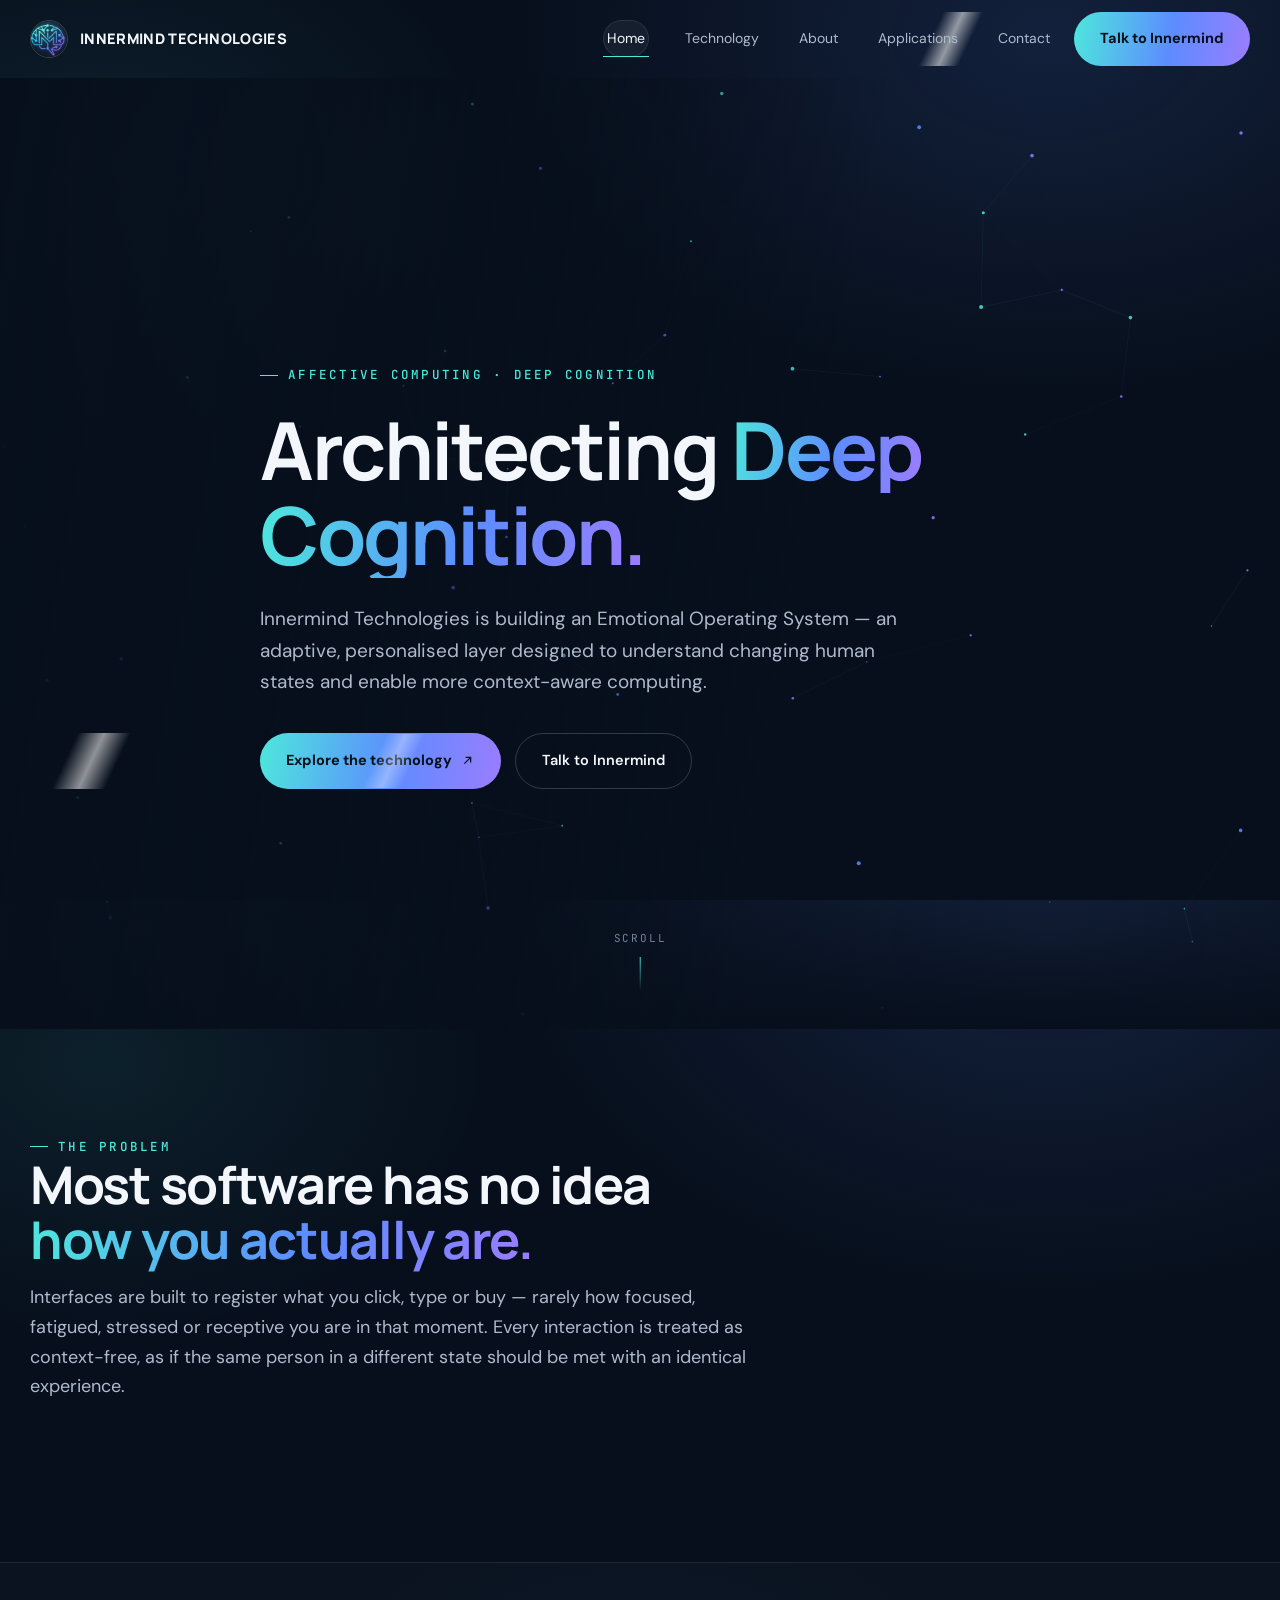
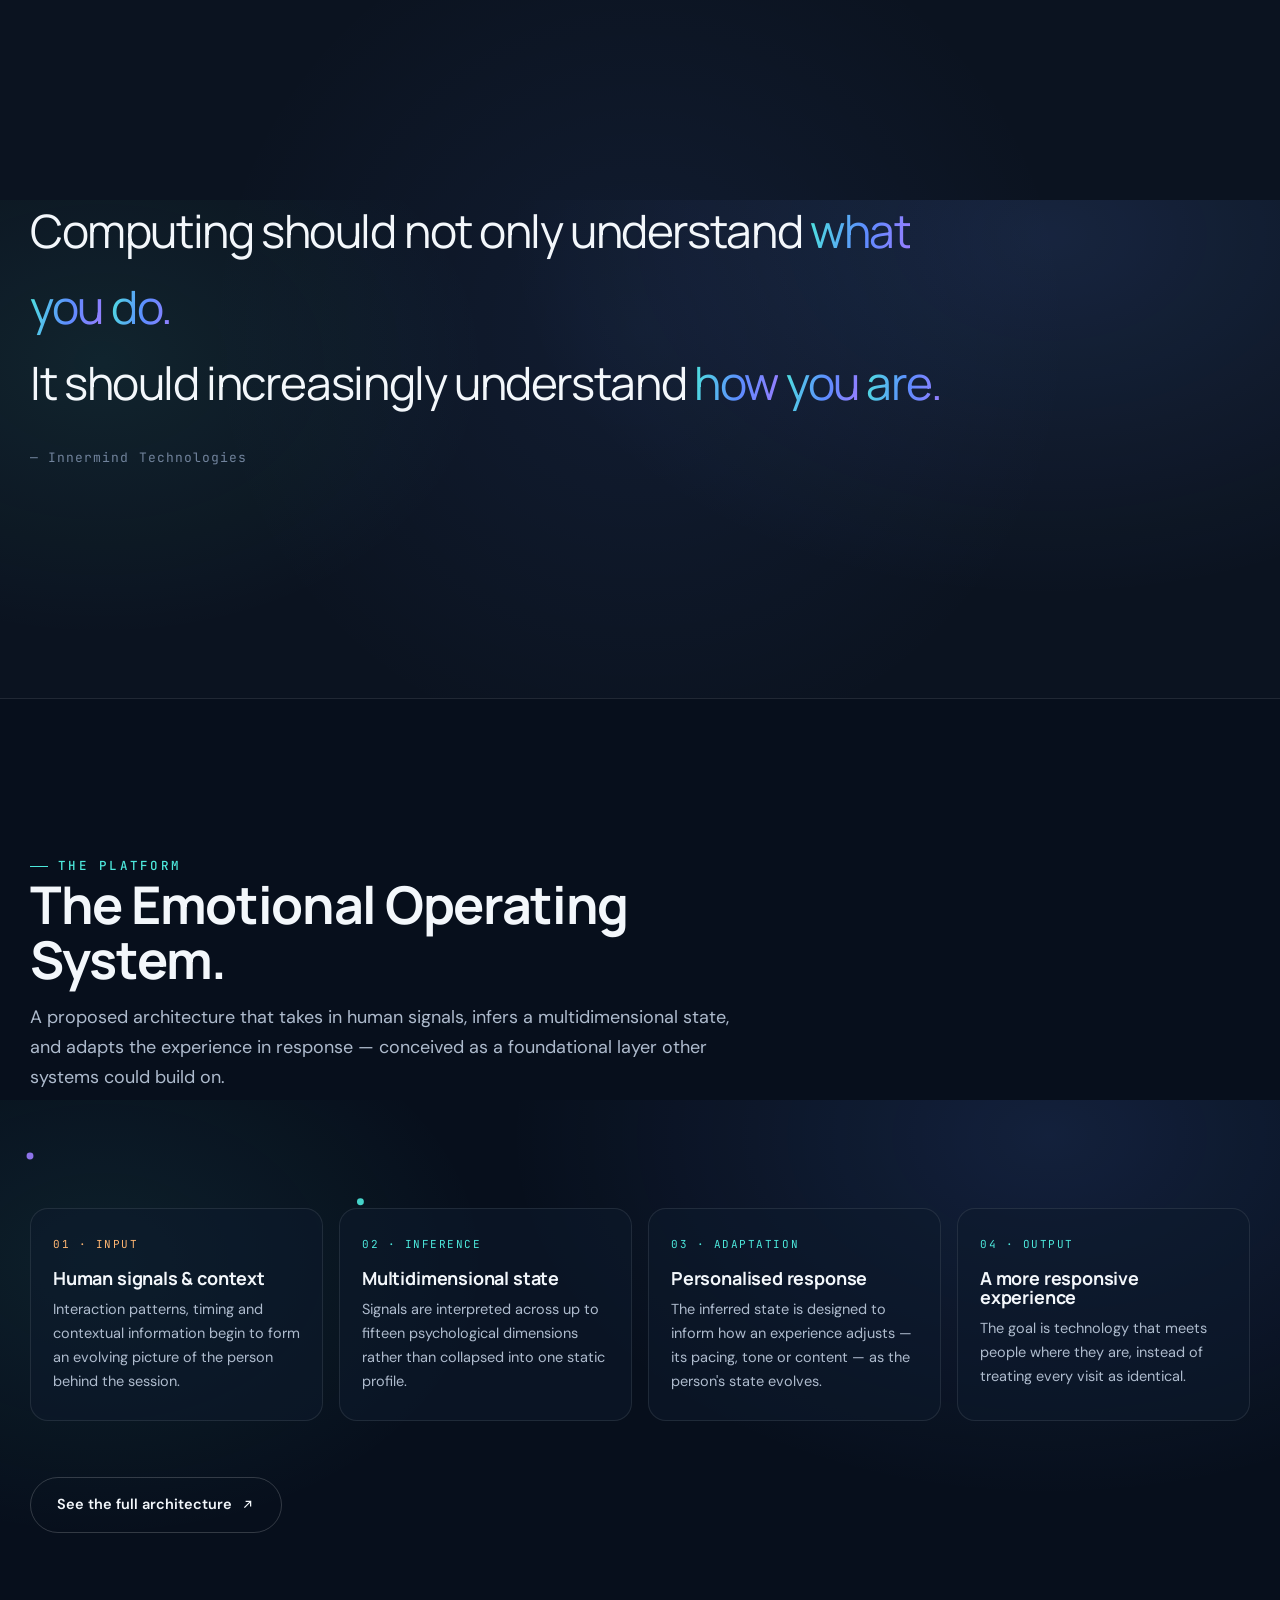
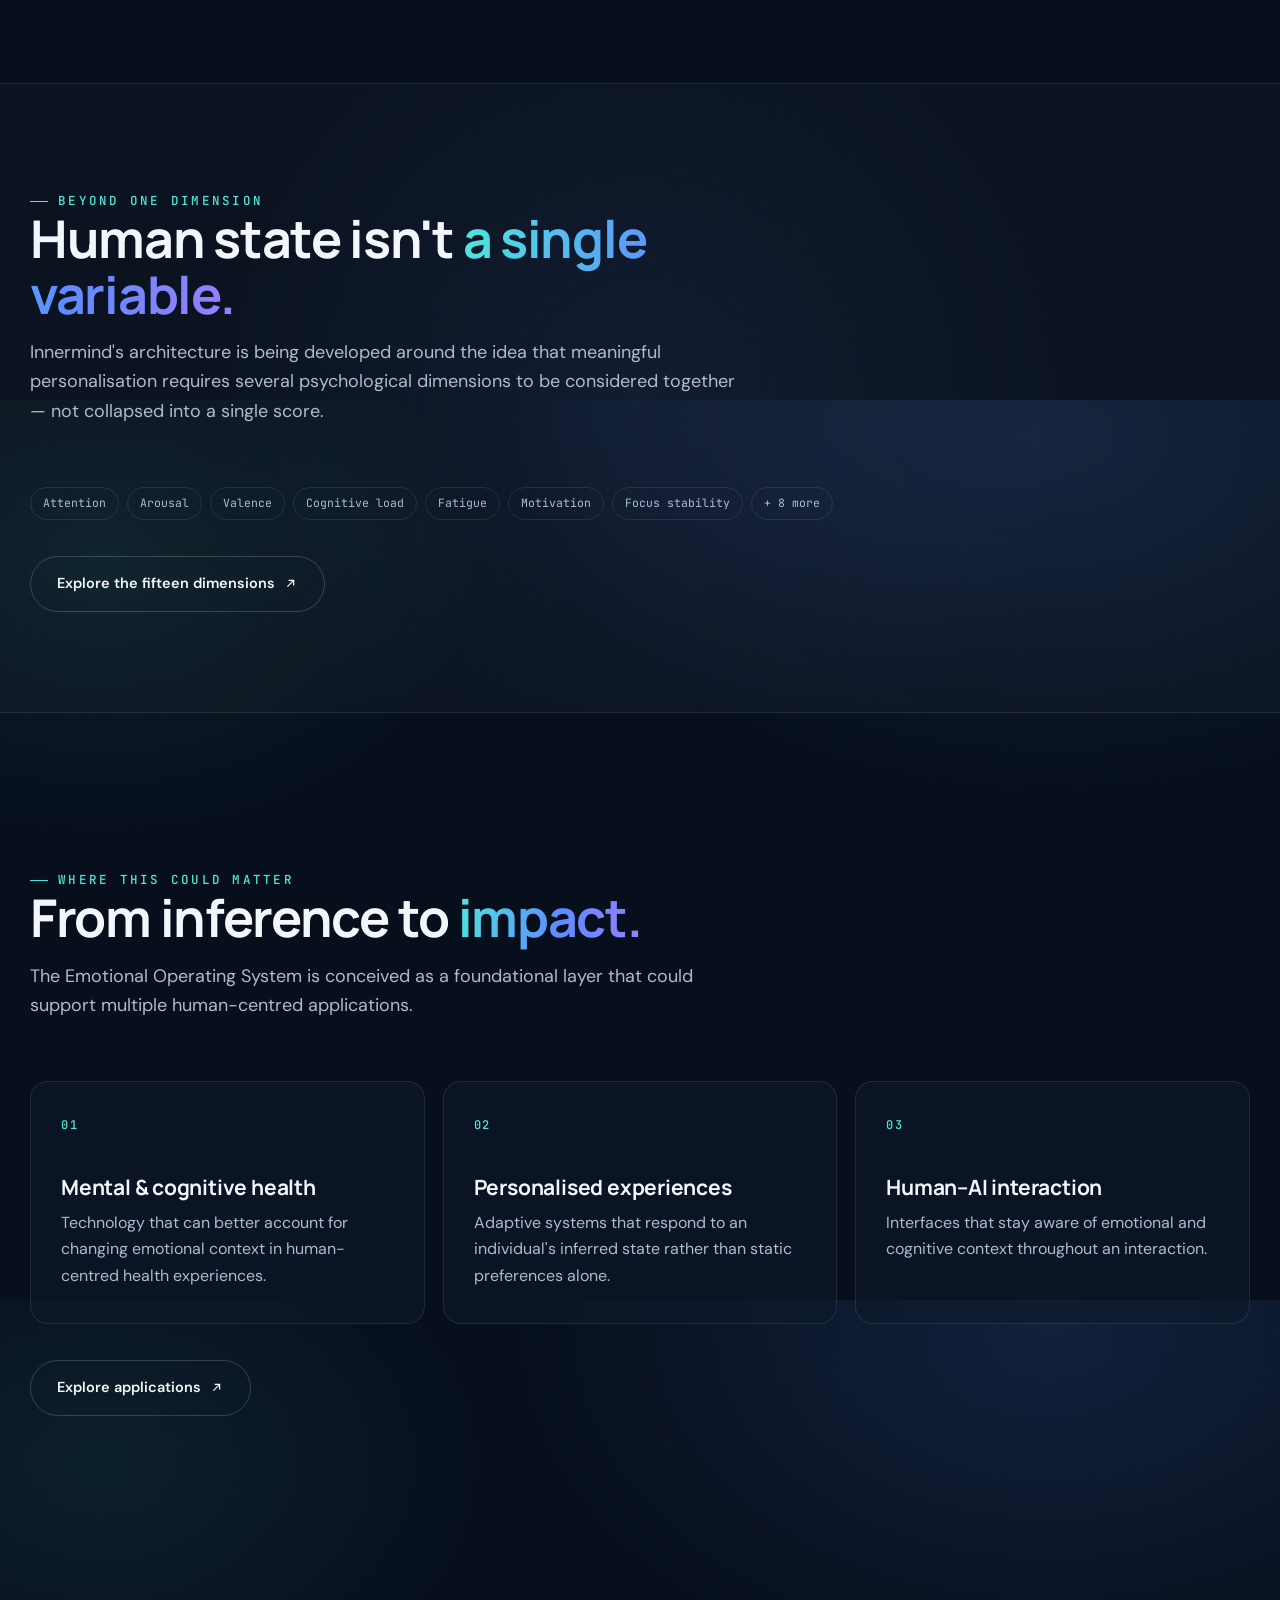
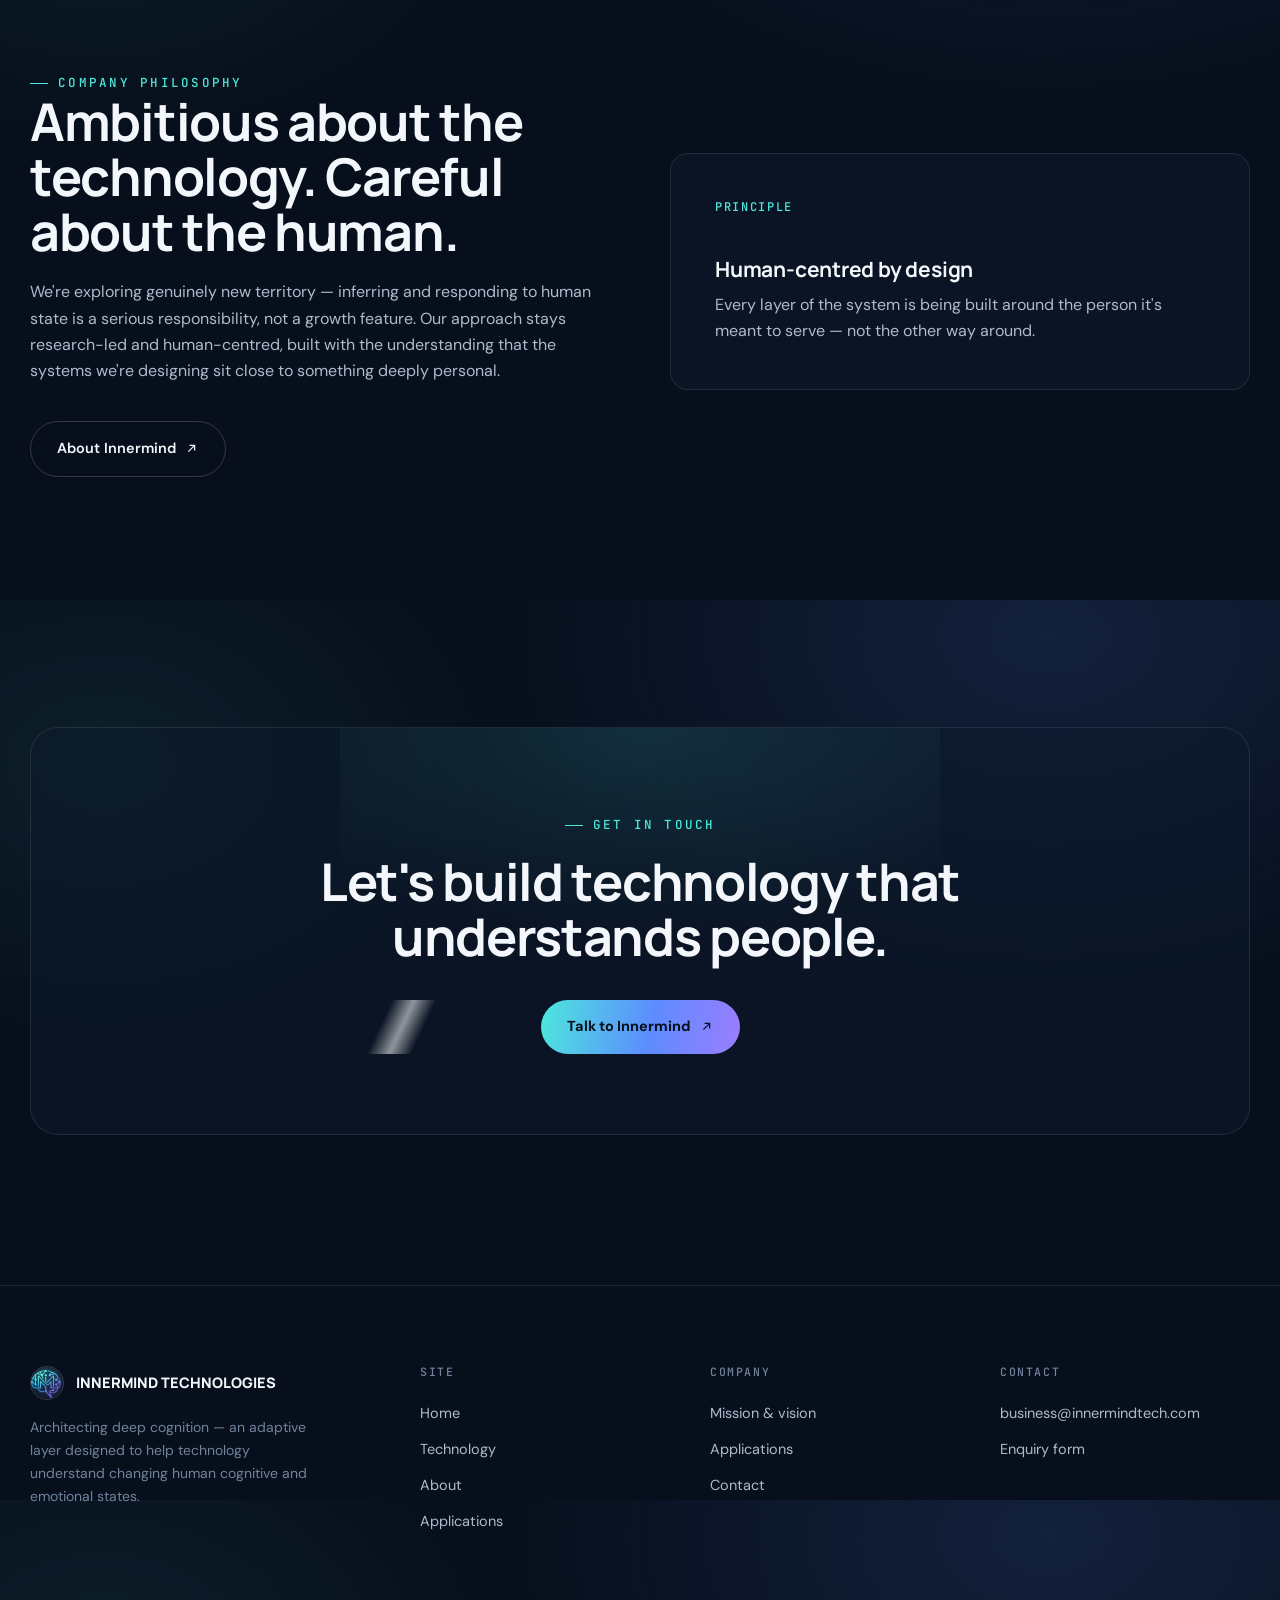
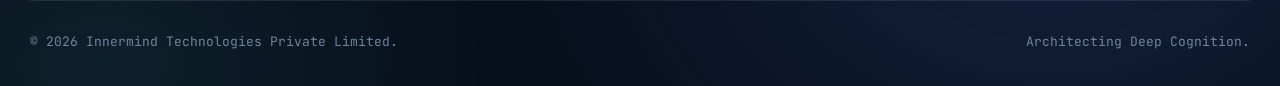
==== commit f698741d: "Update index.html" ====
--- a/index.html
+++ b/index.html
@@ -1,22 +1,25 @@
 <!doctype html>
 <html lang="en">
+
 <head>
-<meta charset="utf-8">
-<meta name="viewport" content="width=device-width,initial-scale=1">
-<title>Innermind Technologies — Architecting Deep Cognition</title>
-<meta name="description" content="Innermind Technologies is building the Emotional Operating System — an adaptive, multidimensional layer designed to help computing understand changing human cognitive and emotional states.">
-<link rel="canonical" href="https://innermindtech.com/">
-<meta property="og:type" content="website">
-<meta property="og:title" content="Innermind Technologies — Architecting Deep Cognition">
-<meta property="og:description" content="An adaptive, multidimensional layer designed to help computing understand changing human cognitive and emotional states.">
-<meta property="og:url" content="https://innermindtech.com/">
-<meta property="og:image" content="assets/image.png">
-<meta name="twitter:card" content="summary">
-<meta name="theme-color" content="#070f1c">
-<link rel="icon" href="assets/image.png">
-<link rel="preconnect" href="https://fonts.googleapis.com">
-<link rel="stylesheet" href="styles.css">
-<script type="application/ld+json">
+  <meta charset="utf-8">
+  <meta name="viewport" content="width=device-width,initial-scale=1">
+  <title>Innermind Technologies — Architecting Deep Cognition</title>
+  <meta name="description"
+    content="Innermind Technologies is building the Emotional Operating System — an adaptive, multidimensional layer designed to help computing understand changing human cognitive and emotional states.">
+  <link rel="canonical" href="https://innermindtech.com/">
+  <meta property="og:type" content="website">
+  <meta property="og:title" content="Innermind Technologies — Architecting Deep Cognition">
+  <meta property="og:description"
+    content="An adaptive, multidimensional layer designed to help computing understand changing human cognitive and emotional states.">
+  <meta property="og:url" content="https://innermindtech.com/">
+  <meta property="og:image" content="assets/image.png">
+  <meta name="twitter:card" content="summary">
+  <meta name="theme-color" content="#070f1c">
+  <link rel="icon" href="assets/image.png">
+  <link rel="preconnect" href="https://fonts.googleapis.com">
+  <link rel="stylesheet" href="styles.css">
+  <script type="application/ld+json">
 {
   "@context": "https://schema.org",
   "@type": "Organization",
@@ -27,247 +30,286 @@
 }
 </script>
 </head>
+
 <body>
-<a class="skip-link" href="#main">Skip to content</a>
-
-<nav class="nav">
-  <div class="container nav-inner">
-    <a class="brand" href="index.html">
-      <img src="assets/image.png" alt="Innermind Technologies image" width="38" height="38">
-      <span>INNERMIND TECHNOLOGIES</span>
-    </a>
-    <div class="nav-right">
-      <div class="nav-links">
-        <a href="index.html" class="active">Home</a>
-        <a href="technology.html">Technology</a>
-        <a href="about.html">About</a>
-        <a href="applications.html">Applications</a>
-        <a href="contact.html">Contact</a>
-      </div>
-      <a class="btn primary nav-cta" href="contact.html">Talk to Innermind</a>
-      <button class="menu-btn" aria-label="Open menu" aria-expanded="false" aria-controls="mobile-nav"><span></span></button>
+  <a class="skip-link" href="#main">Skip to content</a>
+
+  <nav class="nav">
+    <div class="container nav-inner">
+      <a class="brand" href="index.html">
+        <img src="assets/image.png" alt="Innermind Technologies image" width="38" height="38">
+        <span>INNERMIND TECHNOLOGIES</span>
+      </a>
+      <div class="nav-right">
+        <div class="nav-links">
+          <a href="index.html" class="active">Home</a>
+          <a href="technology.html">Technology</a>
+          <a href="about.html">About</a>
+          <a href="applications.html">Applications</a>
+          <a href="contact.html">Contact</a>
+        </div>
+        <a class="btn primary nav-cta" href="contact.html">Talk to Innermind</a>
+        <button class="menu-btn" aria-label="Open menu" aria-expanded="false"
+          aria-controls="mobile-nav"><span></span></button>
+      </div>
     </div>
+  </nav>
+
+  <div class="mobile-panel" id="mobile-nav">
+    <a href="index.html" class="active">Home</a>
+    <a href="technology.html">Technology</a>
+    <a href="about.html">About</a>
+    <a href="applications.html">Applications</a>
+    <a href="contact.html">Contact</a>
+    <div class="mp-foot">business@innermindtech.com</div>
   </div>
-</nav>
-
-<div class="mobile-panel" id="mobile-nav">
-  <a href="index.html" class="active">Home</a>
-  <a href="technology.html">Technology</a>
-  <a href="about.html">About</a>
-  <a href="applications.html">Applications</a>
-  <a href="contact.html">Contact</a>
-  <div class="mp-foot">business@innermindtech.com</div>
-</div>
-
-<main id="main">
-
-  <!-- HERO -->
-  <section class="hero">
-    <div class="hero-field" aria-hidden="true"></div>
-    <div class="container hero-inner">
-      <div class="eyebrow">Affective Computing · Deep Cognition</div>
-      <h1>Architecting <span class="gradient">Deep Cognition.</span></h1>
-      <p class="lead">Innermind Technologies is building an Emotional Operating System — an adaptive, personalised layer designed to understand changing human states and enable more context-aware computing.</p>
-      <div class="buttons">
-        <a class="btn primary" href="technology.html">Explore the technology
-          <svg viewBox="0 0 24 24" fill="none" stroke="currentColor" stroke-width="2" aria-hidden="true"><path d="M7 17L17 7M9 7h8v8"/></svg>
-        </a>
-        <a class="btn" href="contact.html">Talk to Innermind</a>
+
+  <main id="main">
+
+    <!-- HERO -->
+    <section class="hero">
+      <div class="hero-field" aria-hidden="true"></div>
+      <div class="container hero-inner">
+        <div class="eyebrow">Affective Computing · Deep Cognition</div>
+        <h1>Architecting <span class="gradient">Deep Cognition.</span></h1>
+        <p class="lead">Innermind Technologies is building an Emotional Operating System — an adaptive, personalised
+          layer designed to understand changing human states and enable more context-aware computing.</p>
+        <div class="buttons">
+          <a class="btn primary" href="technology.html">Explore the technology
+            <svg viewBox="0 0 24 24" fill="none" stroke="currentColor" stroke-width="2" aria-hidden="true">
+              <path d="M7 17L17 7M9 7h8v8" />
+            </svg>
+          </a>
+          <a class="btn" href="contact.html">Talk to Innermind</a>
+        </div>
+      </div>
+      <div class="scroll-cue"><span>Scroll</span><span class="line"></span></div>
+    </section>
+
+    <!-- THESIS -->
+    <section class="section-tight">
+      <div class="container">
+        <div class="section-head reveal">
+          <div class="eyebrow">The problem</div>
+          <h2>Most software has no idea <span class="gradient">how you actually are.</span></h2>
+          <p>Interfaces are built to register what you click, type or buy — rarely how focused, fatigued, stressed or
+            receptive you are in that moment. Every interaction is treated as context-free, as if the same person in a
+            different state should be met with an identical experience.</p>
+        </div>
+      </div>
+    </section>
+
+    <!-- QUOTE BAND -->
+    <section class="band">
+      <div class="container" style="padding:80px 0">
+        <div class="quote reveal">
+          Computing should not only understand <span class="gradient">what you do.</span><br>
+          It should increasingly understand <span class="gradient">how you are.</span>
+          <span class="who">— Innermind Technologies</span>
+        </div>
+      </div>
+    </section>
+
+    <!-- EOS ARCHITECTURE -->
+    <section class="eos">
+      <div class="container">
+        <div class="section-head reveal">
+          <div class="eyebrow">The platform</div>
+          <h2>The Emotional Operating System.</h2>
+          <p>A proposed architecture that takes in human signals, infers a multidimensional state, and adapts the
+            experience in response — conceived as a foundational layer other systems could build on.</p>
+        </div>
+
+        <div class="eos-diagram">
+          <svg class="eos-svg" viewBox="0 0 1200 90" preserveAspectRatio="none" aria-hidden="true">
+            <defs>
+              <linearGradient id="eosGrad" x1="0" y1="0" x2="1" y2="0">
+                <stop offset="0%" stop-color="#ffb672" />
+                <stop offset="45%" stop-color="#4de8dc" />
+                <stop offset="100%" stop-color="#9b7dff" />
+              </linearGradient>
+            </defs>
+            <path class="eos-path-solid" d="M150,45 L1050,45" />
+          </svg>
+          <div class="eos-stages">
+            <div class="eos-stage stage-input">
+              <span class="tag">01 · Input</span>
+              <h3>Human signals &amp; context</h3>
+              <p>Interaction patterns, timing and contextual information begin to form an evolving picture of the person
+                behind the session.</p>
+            </div>
+            <div class="eos-stage">
+              <span class="tag">02 · Inference</span>
+              <h3>Multidimensional state</h3>
+              <p>Signals are interpreted across up to fifteen psychological dimensions rather than collapsed into one
+                static profile.</p>
+            </div>
+            <div class="eos-stage">
+              <span class="tag">03 · Adaptation</span>
+              <h3>Personalised response</h3>
+              <p>The inferred state is designed to inform how an experience adjusts — its pacing, tone or content — as
+                the person's state evolves.</p>
+            </div>
+            <div class="eos-stage">
+              <span class="tag">04 · Output</span>
+              <h3>A more responsive experience</h3>
+              <p>The goal is technology that meets people where they are, instead of treating every visit as identical.
+              </p>
+            </div>
+          </div>
+        </div>
+        <div class="buttons" style="margin-top:56px">
+          <a class="btn" href="technology.html">See the full architecture
+            <svg viewBox="0 0 24 24" fill="none" stroke="currentColor" stroke-width="2" aria-hidden="true">
+              <path d="M7 17L17 7M9 7h8v8" />
+            </svg>
+          </a>
+        </div>
+      </div>
+    </section>
+
+    <!-- DIMENSIONS PREVIEW -->
+    <section class="section-tight band">
+      <div class="container">
+        <div class="section-head reveal">
+          <div class="eyebrow">Beyond one dimension</div>
+          <h2>Human state isn't <span class="gradient">a single variable.</span></h2>
+          <p>Innermind's architecture is being developed around the idea that meaningful personalisation requires
+            several psychological dimensions to be considered together — not collapsed into a single score.</p>
+        </div>
+        <div class="signal-chips reveal">
+          <span>Attention</span><span>Arousal</span><span>Valence</span><span>Cognitive load</span>
+          <span>Fatigue</span><span>Motivation</span><span>Focus stability</span><span>+ 8 more</span>
+        </div>
+        <div class="buttons">
+          <a class="btn" href="technology.html#dimensions">Explore the fifteen dimensions
+            <svg viewBox="0 0 24 24" fill="none" stroke="currentColor" stroke-width="2" aria-hidden="true">
+              <path d="M7 17L17 7M9 7h8v8" />
+            </svg>
+          </a>
+        </div>
+      </div>
+    </section>
+
+    <!-- APPLICATIONS PREVIEW -->
+    <section>
+      <div class="container">
+        <div class="section-head reveal">
+          <div class="eyebrow">Where this could matter</div>
+          <h2>From inference to <span class="gradient">impact.</span></h2>
+          <p>The Emotional Operating System is conceived as a foundational layer that could support multiple
+            human-centred applications.</p>
+        </div>
+        <div class="grid reveal-group">
+          <div class="card reveal"><span class="number">01</span>
+            <h3>Mental &amp; cognitive health</h3>
+            <p>Technology that can better account for changing emotional context in human-centred health experiences.
+            </p>
+          </div>
+          <div class="card reveal"><span class="number">02</span>
+            <h3>Personalised experiences</h3>
+            <p>Adaptive systems that respond to an individual's inferred state rather than static preferences alone.</p>
+          </div>
+          <div class="card reveal"><span class="number">03</span>
+            <h3>Human–AI interaction</h3>
+            <p>Interfaces that stay aware of emotional and cognitive context throughout an interaction.</p>
+          </div>
+        </div>
+        <div class="buttons">
+          <a class="btn" href="applications.html">Explore applications
+            <svg viewBox="0 0 24 24" fill="none" stroke="currentColor" stroke-width="2" aria-hidden="true">
+              <path d="M7 17L17 7M9 7h8v8" />
+            </svg>
+          </a>
+        </div>
+      </div>
+    </section>
+
+    <!-- PHILOSOPHY -->
+    <section class="section-tight">
+      <div class="container">
+        <div class="split-2 split-2--center">
+          <div class="reveal">
+            <div class="eyebrow">Company philosophy</div>
+            <h2>Ambitious about the technology. Careful about the human.</h2>
+            <p style="margin-top:20px">We're exploring genuinely new territory — inferring and responding to human state
+              is a serious responsibility, not a growth feature. Our approach stays research-led and human-centred,
+              built with the understanding that the systems we're designing sit close to something deeply personal.</p>
+            <div class="buttons">
+              <a class="btn" href="about.html">About Innermind
+                <svg viewBox="0 0 24 24" fill="none" stroke="currentColor" stroke-width="2" aria-hidden="true">
+                  <path d="M7 17L17 7M9 7h8v8" />
+                </svg>
+              </a>
+            </div>
+          </div>
+          <div class="card reveal" style="padding:44px">
+            <span class="number">PRINCIPLE</span>
+            <h3>Human-centred by design</h3>
+            <p>Every layer of the system is being built around the person it's meant to serve — not the other way
+              around.</p>
+          </div>
+        </div>
+      </div>
+    </section>
+
+    <!-- FINAL CTA -->
+    <section>
+      <div class="container">
+        <div class="cta-band reveal">
+          <div class="eyebrow" style="justify-content:center">Get in touch</div>
+          <h2 style="margin-top:18px">Let's build technology that understands people.</h2>
+          <div class="buttons">
+            <a class="btn primary" href="contact.html">Talk to Innermind
+              <svg viewBox="0 0 24 24" fill="none" stroke="currentColor" stroke-width="2" aria-hidden="true">
+                <path d="M7 17L17 7M9 7h8v8" />
+              </svg>
+            </a>
+          </div>
+        </div>
+      </div>
+    </section>
+
+  </main>
+
+  <footer>
+    <div class="container">
+      <div class="footer-grid">
+        <div>
+          <div class="footer-brand">
+            <img src="assets/image.png" alt="Innermind Technologies image" width="34" height="34">
+            <span>INNERMIND TECHNOLOGIES</span>
+          </div>
+          <p class="footer-blurb">Architecting deep cognition — an adaptive layer designed to help technology understand
+            changing human cognitive and emotional states.</p>
+        </div>
+        <div class="footer-col">
+          <h4>Site</h4>
+          <a href="index.html">Home</a>
+          <a href="technology.html">Technology</a>
+          <a href="about.html">About</a>
+          <a href="applications.html">Applications</a>
+        </div>
+        <div class="footer-col">
+          <h4>Company</h4>
+          <a href="about.html">Mission &amp; vision</a>
+          <a href="applications.html">Applications</a>
+          <a href="contact.html">Contact</a>
+        </div>
+        <div class="footer-col">
+          <h4>Contact</h4>
+          <a href="mailto:business@innermindtech.com">business@innermindtech.com</a>
+          <a href="contact.html">Enquiry form</a>
+        </div>
+      </div>
+      <div class="footer-bottom">
+        <span>© <span data-year></span> Innermind Technologies Private Limited.</span>
+        <span>Architecting Deep Cognition.</span>
       </div>
     </div>
-    <div class="scroll-cue"><span>Scroll</span><span class="line"></span></div>
-  </section>
-
-  <!-- THESIS -->
-  <section class="section-tight">
-    <div class="container">
-      <div class="section-head reveal">
-        <div class="eyebrow">The problem</div>
-        <h2>Most software has no idea <span class="gradient">how you actually are.</span></h2>
-        <p>Interfaces are built to register what you click, type or buy — rarely how focused, fatigued, stressed or receptive you are in that moment. Every interaction is treated as context-free, as if the same person in a different state should be met with an identical experience.</p>
-      </div>
-    </div>
-  </section>
-
-  <!-- QUOTE BAND -->
-  <section class="band">
-    <div class="container" style="padding:80px 0">
-      <div class="quote reveal">
-        Computing should not only understand <span class="gradient">what you do.</span><br>
-        It should increasingly understand <span class="gradient">how you are.</span>
-        <span class="who">— Innermind Technologies</span>
-      </div>
-    </div>
-  </section>
-
-  <!-- EOS ARCHITECTURE -->
-  <section class="eos">
-    <div class="container">
-      <div class="section-head reveal">
-        <div class="eyebrow">The platform</div>
-        <h2>The Emotional Operating System.</h2>
-        <p>A proposed architecture that takes in human signals, infers a multidimensional state, and adapts the experience in response — conceived as a foundational layer other systems could build on.</p>
-      </div>
-
-      <div class="eos-diagram">
-        <svg class="eos-svg" viewBox="0 0 1200 90" preserveAspectRatio="none" aria-hidden="true">
-          <defs>
-            <linearGradient id="eosGrad" x1="0" y1="0" x2="1" y2="0">
-              <stop offset="0%" stop-color="#ffb672"/>
-              <stop offset="45%" stop-color="#4de8dc"/>
-              <stop offset="100%" stop-color="#9b7dff"/>
-            </linearGradient>
-          </defs>
-          <path class="eos-path-solid" d="M150,45 L1050,45" />
-        </svg>
-        <div class="eos-stages">
-          <div class="eos-stage stage-input">
-            <span class="tag">01 · Input</span>
-            <h3>Human signals &amp; context</h3>
-            <p>Interaction patterns, timing and contextual information begin to form an evolving picture of the person behind the session.</p>
-          </div>
-          <div class="eos-stage">
-            <span class="tag">02 · Inference</span>
-            <h3>Multidimensional state</h3>
-            <p>Signals are interpreted across up to fifteen psychological dimensions rather than collapsed into one static profile.</p>
-          </div>
-          <div class="eos-stage">
-            <span class="tag">03 · Adaptation</span>
-            <h3>Personalised response</h3>
-            <p>The inferred state is designed to inform how an experience adjusts — its pacing, tone or content — as the person's state evolves.</p>
-          </div>
-          <div class="eos-stage">
-            <span class="tag">04 · Output</span>
-            <h3>A more responsive experience</h3>
-            <p>The goal is technology that meets people where they are, instead of treating every visit as identical.</p>
-          </div>
-        </div>
-      </div>
-      <div class="buttons" style="margin-top:56px">
-        <a class="btn" href="technology.html">See the full architecture
-          <svg viewBox="0 0 24 24" fill="none" stroke="currentColor" stroke-width="2" aria-hidden="true"><path d="M7 17L17 7M9 7h8v8"/></svg>
-        </a>
-      </div>
-    </div>
-  </section>
-
-  <!-- DIMENSIONS PREVIEW -->
-  <section class="section-tight band">
-    <div class="container">
-      <div class="section-head reveal">
-        <div class="eyebrow">Beyond one dimension</div>
-        <h2>Human state isn't <span class="gradient">a single variable.</span></h2>
-        <p>Innermind's architecture is being developed around the idea that meaningful personalisation requires several psychological dimensions to be considered together — not collapsed into a single score.</p>
-      </div>
-      <div class="signal-chips reveal">
-        <span>Attention</span><span>Arousal</span><span>Valence</span><span>Cognitive load</span>
-        <span>Fatigue</span><span>Motivation</span><span>Focus stability</span><span>+ 8 more</span>
-      </div>
-      <div class="buttons">
-        <a class="btn" href="technology.html#dimensions">Explore the fifteen dimensions
-          <svg viewBox="0 0 24 24" fill="none" stroke="currentColor" stroke-width="2" aria-hidden="true"><path d="M7 17L17 7M9 7h8v8"/></svg>
-        </a>
-      </div>
-    </div>
-  </section>
-
-  <!-- APPLICATIONS PREVIEW -->
-  <section>
-    <div class="container">
-      <div class="section-head reveal">
-        <div class="eyebrow">Where this could matter</div>
-        <h2>From inference to <span class="gradient">impact.</span></h2>
-        <p>The Emotional Operating System is conceived as a foundational layer that could support multiple human-centred applications.</p>
-      </div>
-      <div class="grid reveal-group">
-        <div class="card reveal"><span class="number">01</span><h3>Mental &amp; cognitive health</h3><p>Technology that can better account for changing emotional context in human-centred health experiences.</p></div>
-        <div class="card reveal"><span class="number">02</span><h3>Personalised experiences</h3><p>Adaptive systems that respond to an individual's inferred state rather than static preferences alone.</p></div>
-        <div class="card reveal"><span class="number">03</span><h3>Human–AI interaction</h3><p>Interfaces that stay aware of emotional and cognitive context throughout an interaction.</p></div>
-      </div>
-      <div class="buttons">
-        <a class="btn" href="applications.html">Explore applications
-          <svg viewBox="0 0 24 24" fill="none" stroke="currentColor" stroke-width="2" aria-hidden="true"><path d="M7 17L17 7M9 7h8v8"/></svg>
-        </a>
-      </div>
-    </div>
-  </section>
-
-  <!-- PHILOSOPHY -->
-  <section class="section-tight">
-    <div class="container">
-      <div class="split-2 split-2--center">
-        <div class="reveal">
-          <div class="eyebrow">Company philosophy</div>
-          <h2>Ambitious about the technology. Careful about the human.</h2>
-          <p style="margin-top:20px">We're exploring genuinely new territory — inferring and responding to human state is a serious responsibility, not a growth feature. Our approach stays research-led and human-centred, built with the understanding that the systems we're designing sit close to something deeply personal.</p>
-          <div class="buttons">
-            <a class="btn" href="about.html">About Innermind
-              <svg viewBox="0 0 24 24" fill="none" stroke="currentColor" stroke-width="2" aria-hidden="true"><path d="M7 17L17 7M9 7h8v8"/></svg>
-            </a>
-          </div>
-        </div>
-        <div class="card reveal" style="padding:44px">
-          <span class="number">PRINCIPLE</span>
-          <h3>Human-centred by design</h3>
-          <p>Every layer of the system is being built around the person it's meant to serve — not the other way around.</p>
-        </div>
-      </div>
-    </div>
-  </section>
-
-  <!-- FINAL CTA -->
-  <section>
-    <div class="container">
-      <div class="cta-band reveal">
-        <div class="eyebrow" style="justify-content:center">Get in touch</div>
-        <h2 style="margin-top:18px">Let's build technology that understands people.</h2>
-        <div class="buttons">
-          <a class="btn primary" href="contact.html">Talk to Innermind
-            <svg viewBox="0 0 24 24" fill="none" stroke="currentColor" stroke-width="2" aria-hidden="true"><path d="M7 17L17 7M9 7h8v8"/></svg>
-          </a>
-        </div>
-      </div>
-    </div>
-  </section>
-
-</main>
-
-<footer>
-  <div class="container">
-    <div class="footer-grid">
-      <div>
-        <div class="footer-brand">
-          <img src="assets/image.png" alt="Innermind Technologies image" width="34" height="34">
-          <span>INNERMIND TECHNOLOGIES</span>
-        </div>
-        <p class="footer-blurb">Architecting deep cognition — an adaptive layer designed to help technology understand changing human cognitive and emotional states.</p>
-      </div>
-      <div class="footer-col">
-        <h4>Site</h4>
-        <a href="index.html">Home</a>
-        <a href="technology.html">Technology</a>
-        <a href="about.html">About</a>
-        <a href="applications.html">Applications</a>
-      </div>
-      <div class="footer-col">
-        <h4>Company</h4>
-        <a href="about.html">Mission &amp; vision</a>
-        <a href="applications.html">Applications</a>
-        <a href="contact.html">Contact</a>
-      </div>
-      <div class="footer-col">
-        <h4>Contact</h4>
-        <a href="mailto:business@innermindtech.com">business@innermindtech.com</a>
-        <a href="contact.html">Enquiry form</a>
-      </div>
-    </div>
-    <div class="footer-bottom">
-      <span>© <span data-year></span> Innermind Technologies Private Limited.</span>
-      <span>Architecting Deep Cognition.</span>
-    </div>
-  </div>
-</footer>
-
-<script src="script.js" defer></script>
+  </footer>
+
+  <script src="script.js" defer></script>
 </body>
+
 </html>
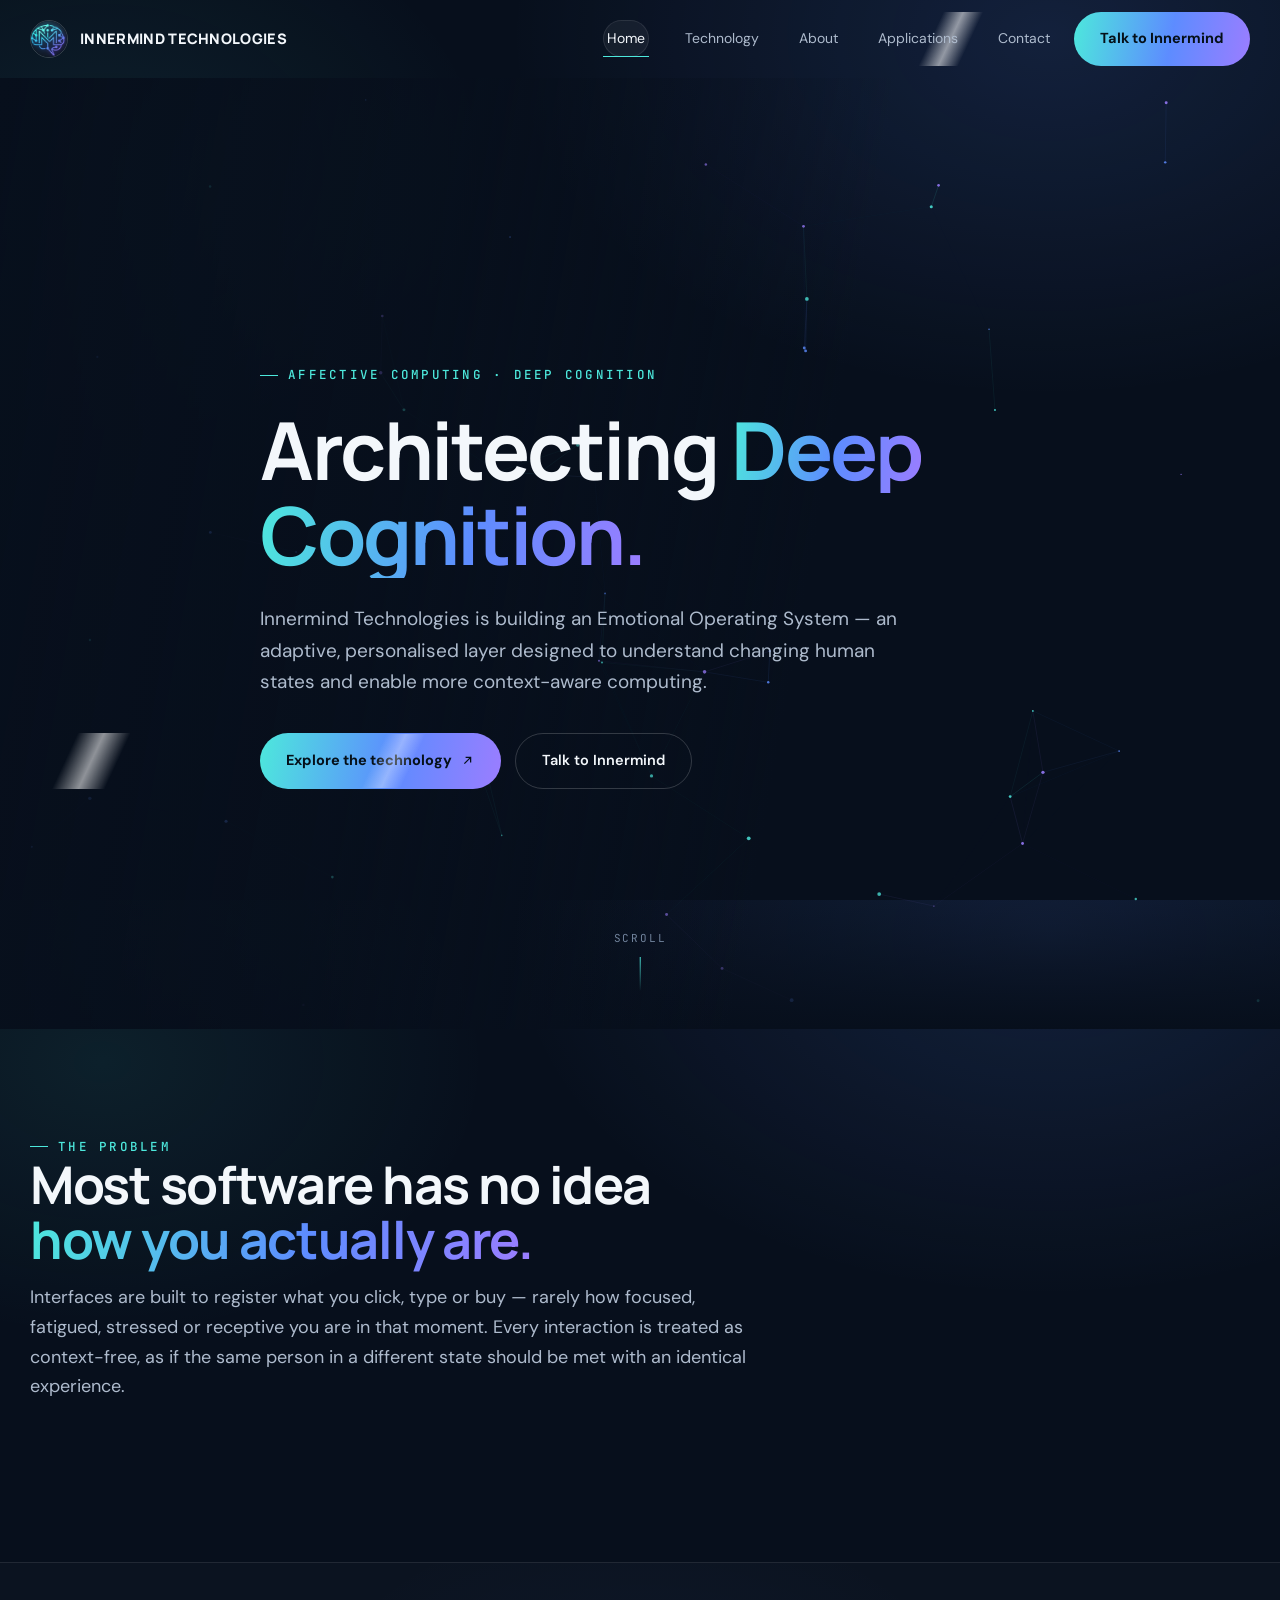
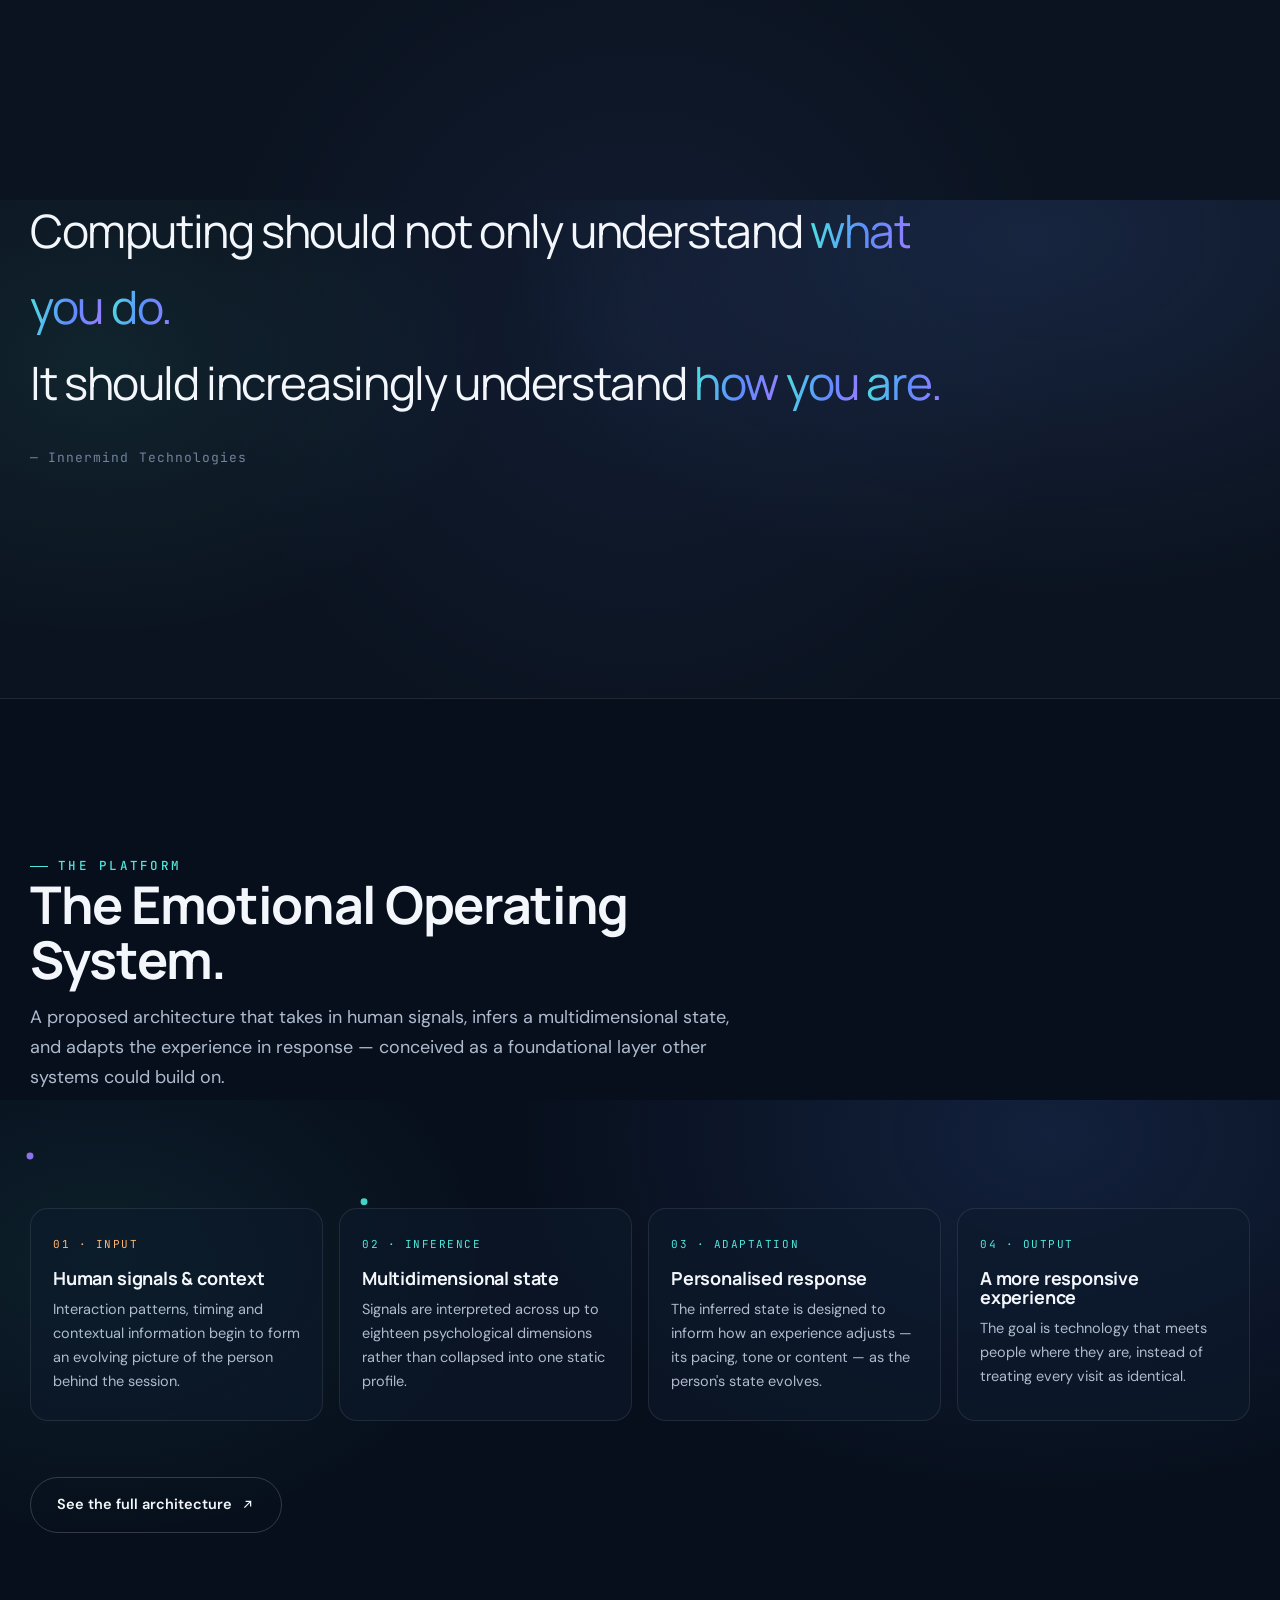
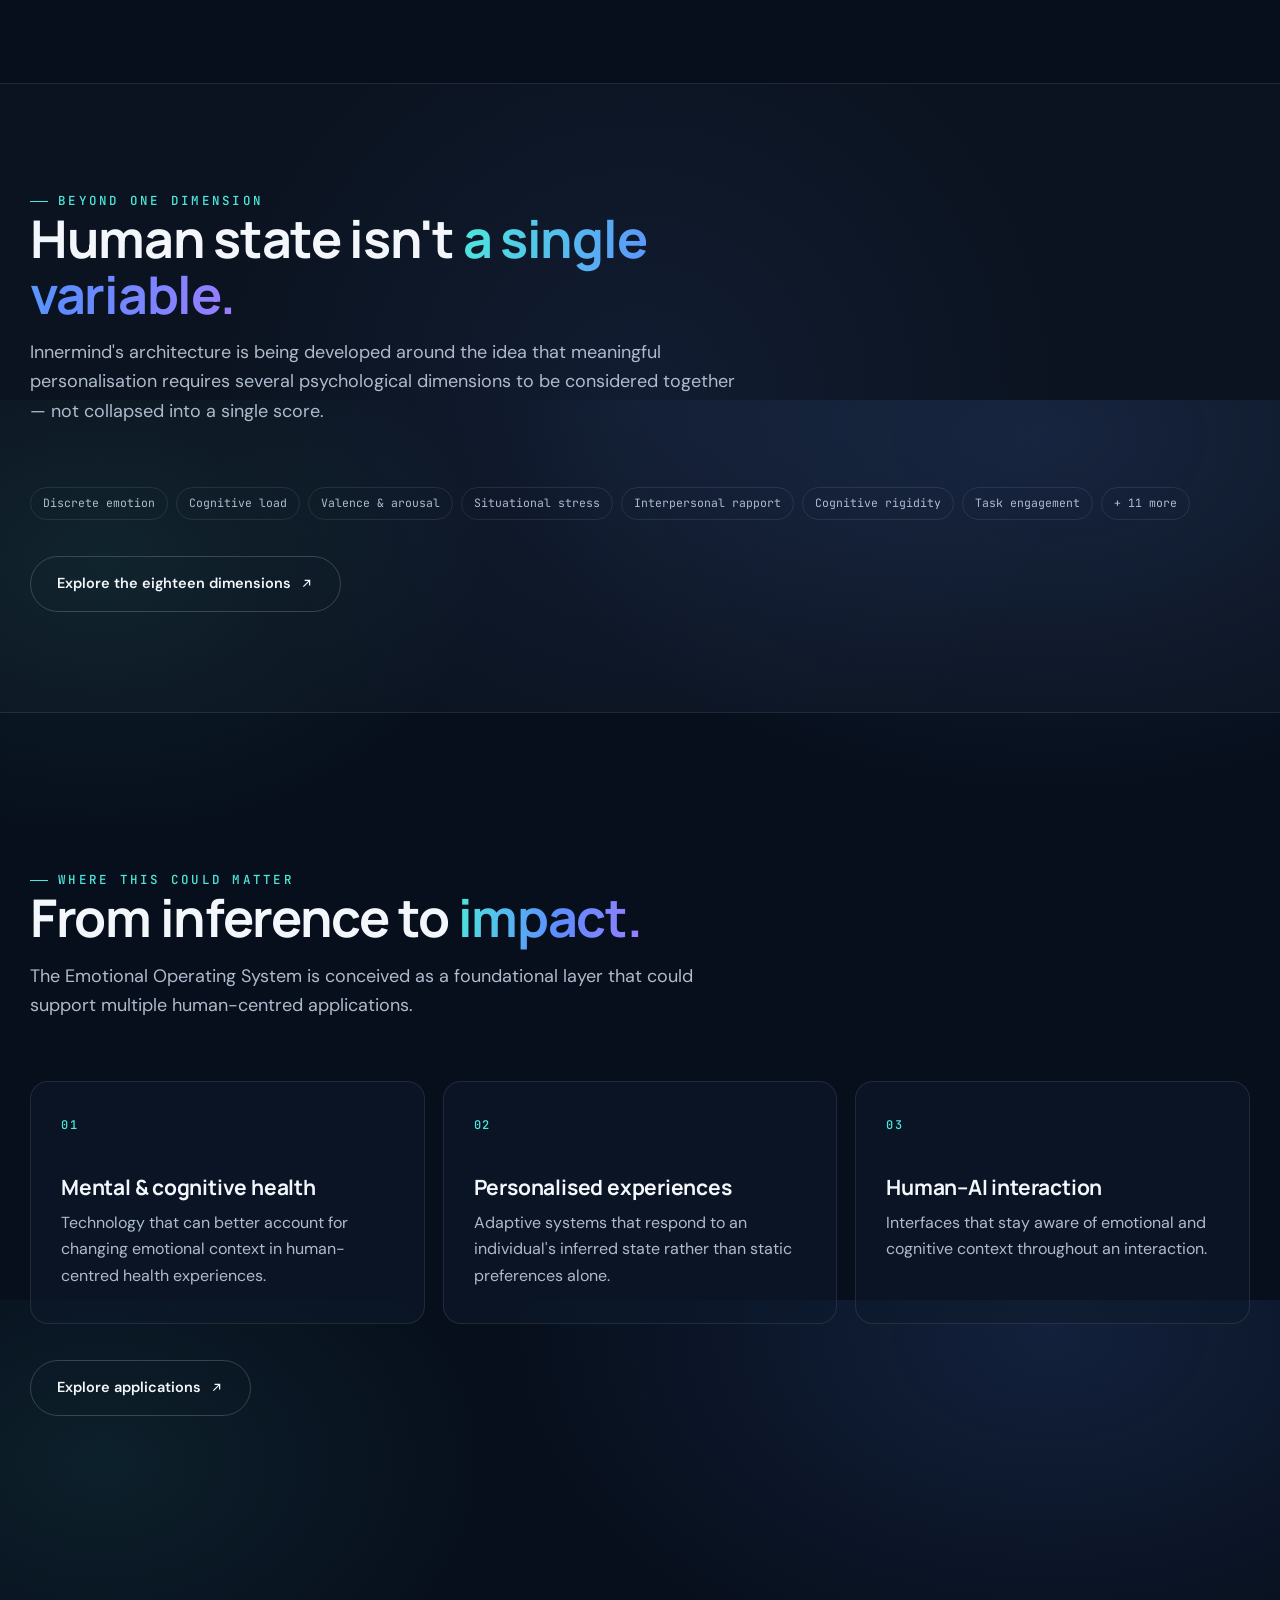
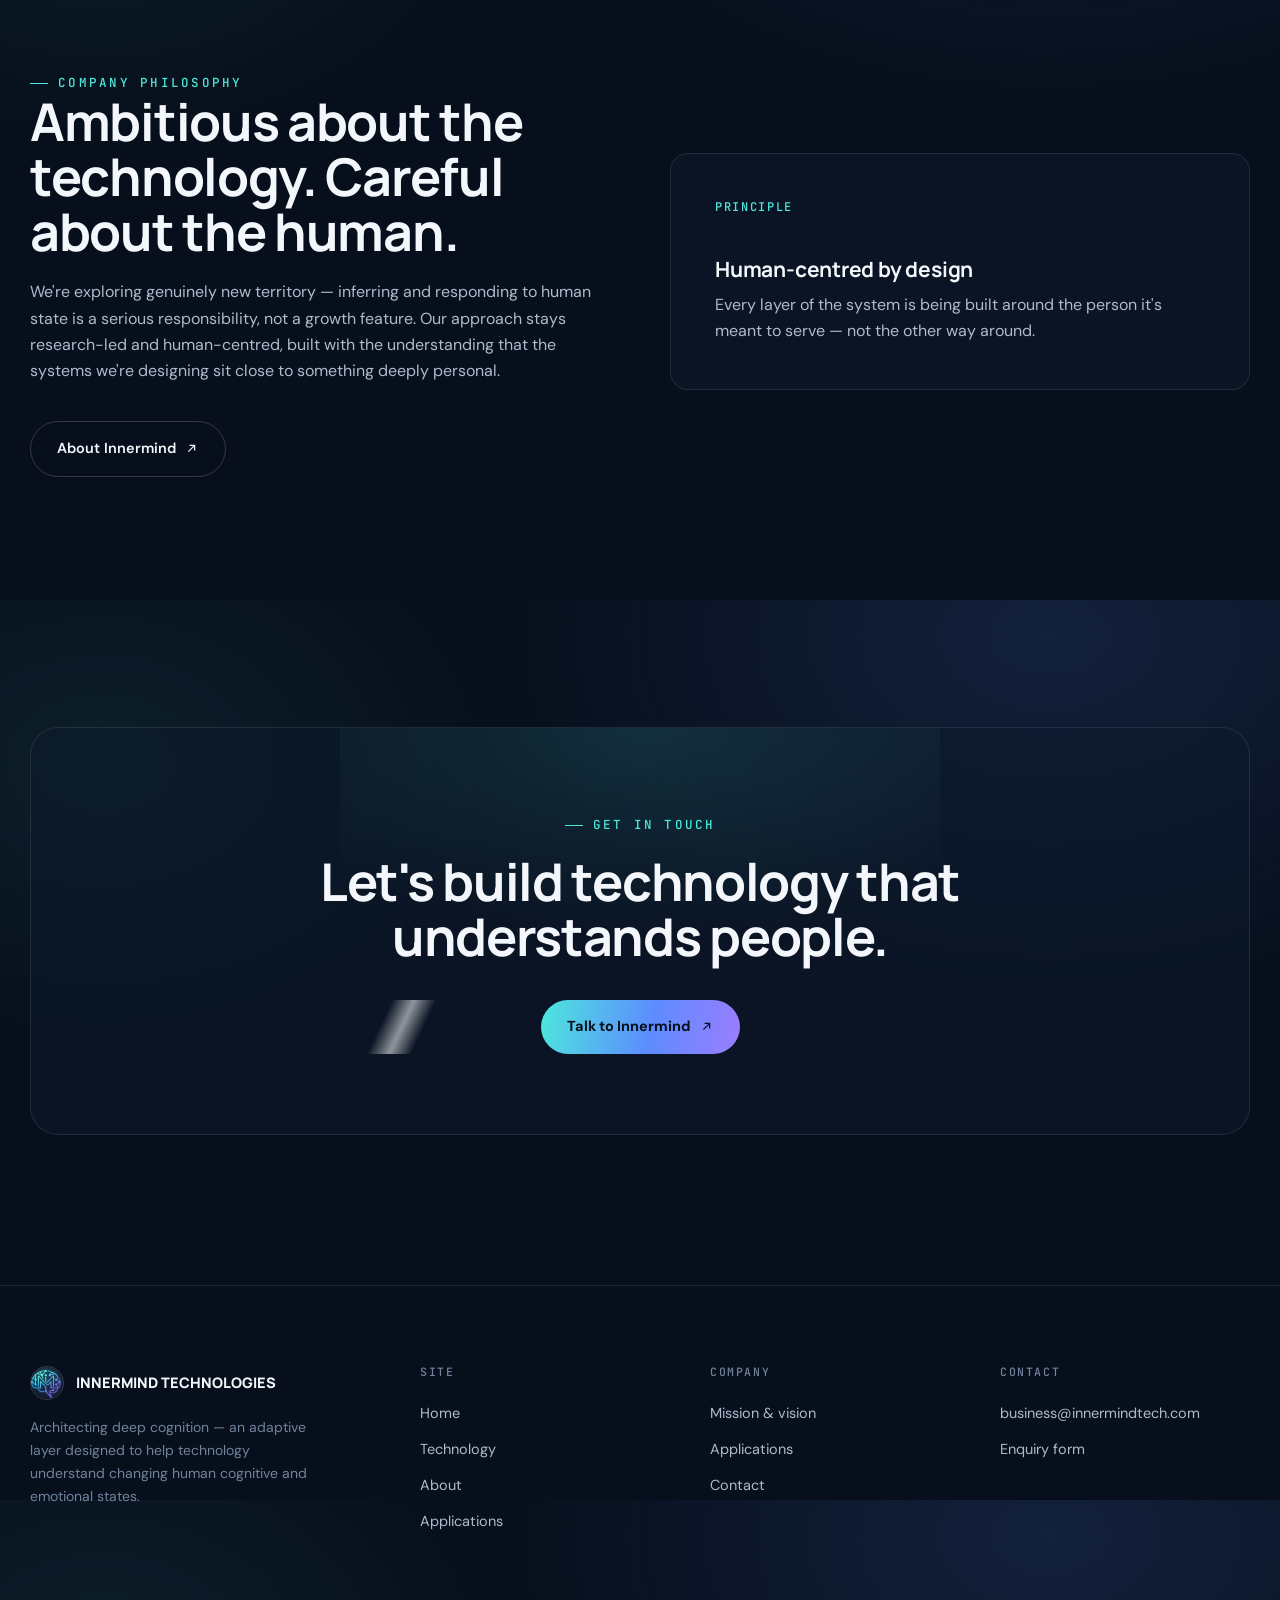
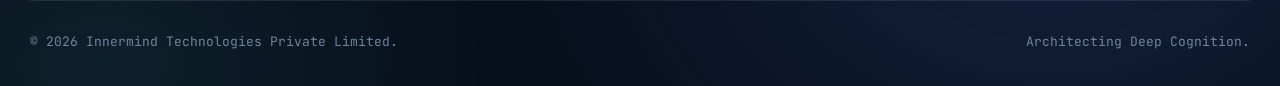
==== commit 820ac77f: "Update index.html" ====
--- a/index.html
+++ b/index.html
@@ -141,7 +141,7 @@
             <div class="eos-stage">
               <span class="tag">02 · Inference</span>
               <h3>Multidimensional state</h3>
-              <p>Signals are interpreted across up to fifteen psychological dimensions rather than collapsed into one
+              <p>Signals are interpreted across up to eighteen psychological dimensions rather than collapsed into one
                 static profile.</p>
             </div>
             <div class="eos-stage">
@@ -178,11 +178,11 @@
             several psychological dimensions to be considered together — not collapsed into a single score.</p>
         </div>
         <div class="signal-chips reveal">
-          <span>Attention</span><span>Arousal</span><span>Valence</span><span>Cognitive load</span>
-          <span>Fatigue</span><span>Motivation</span><span>Focus stability</span><span>+ 8 more</span>
+          <span>Discrete emotion</span><span>Cognitive load</span><span>Valence &amp; arousal</span><span>Situational stress</span>
+          <span>Interpersonal rapport</span><span>Cognitive rigidity</span><span>Task engagement</span><span>+ 11 more</span>
         </div>
         <div class="buttons">
-          <a class="btn" href="technology.html#dimensions">Explore the fifteen dimensions
+          <a class="btn" href="technology.html#dimensions">Explore the eighteen dimensions
             <svg viewBox="0 0 24 24" fill="none" stroke="currentColor" stroke-width="2" aria-hidden="true">
               <path d="M7 17L17 7M9 7h8v8" />
             </svg>
--- a/styles.css
+++ b/styles.css
@@ -6,585 +6,1849 @@
 @import url('https://fonts.googleapis.com/css2?family=DM+Sans:ital,wght@0,400;0,500;0,600;0,700;1,400&family=Manrope:wght@400;500;600;700;800&family=JetBrains+Mono:wght@400;500;600&display=swap');
 
 /* ---------- 1. TOKENS ---------- */
-:root{
+:root {
   /* surfaces */
-  --void:#04080f;
-  --bg:#070f1c;
-  --bg-soft:#0a1524;
-  --panel:#0d1b2d;
-  --panel-hover:#12233a;
-  --glass:rgba(13,27,45,.55);
+  --void: #04080f;
+  --bg: #070f1c;
+  --bg-soft: #0a1524;
+  --panel: #0d1b2d;
+  --panel-hover: #12233a;
+  --glass: rgba(13, 27, 45, .55);
 
   /* text */
-  --text:#f3f7fb;
-  --text-soft:#aebbcd;
-  --text-mute:#71839c;
+  --text: #f3f7fb;
+  --text-soft: #aebbcd;
+  --text-mute: #71839c;
 
   /* borders */
-  --line:rgba(255,255,255,.09);
-  --line-strong:rgba(255,255,255,.18);
-  --line-signal:rgba(90,196,209,.35);
+  --line: rgba(255, 255, 255, .09);
+  --line-strong: rgba(255, 255, 255, .18);
+  --line-signal: rgba(90, 196, 209, .35);
 
   /* signal palette — cool = computational, warm = human */
-  --cyan:#4de8dc;
-  --blue:#5d8cff;
-  --violet:#9b7dff;
-  --amber:#ffb672;
-  --grad-signal:linear-gradient(100deg,var(--cyan),var(--blue) 55%,var(--violet));
-  --grad-warm:linear-gradient(100deg,var(--amber),#ff8fa3);
+  --cyan: #4de8dc;
+  --blue: #5d8cff;
+  --violet: #9b7dff;
+  --amber: #ffb672;
+  --grad-signal: linear-gradient(100deg, var(--cyan), var(--blue) 55%, var(--violet));
+  --grad-warm: linear-gradient(100deg, var(--amber), #ff8fa3);
 
   /* elevation / glow */
-  --glow-cyan:0 0 70px rgba(77,232,220,.14);
-  --glow-blue:0 0 70px rgba(93,140,255,.14);
-  --shadow-card:0 24px 60px -30px rgba(0,0,0,.65);
+  --glow-cyan: 0 0 70px rgba(77, 232, 220, .14);
+  --glow-blue: 0 0 70px rgba(93, 140, 255, .14);
+  --shadow-card: 0 24px 60px -30px rgba(0, 0, 0, .65);
 
   /* type scale */
-  --font-display:'Manrope',sans-serif;
-  --font-body:'DM Sans',sans-serif;
-  --font-mono:'JetBrains Mono',monospace;
+  --font-display: 'Manrope', sans-serif;
+  --font-body: 'DM Sans', sans-serif;
+  --font-mono: 'JetBrains Mono', monospace;
 
   /* motion */
-  --ease:cubic-bezier(.16,.8,.24,1);
-  --ease-out:cubic-bezier(.22,1,.36,1);
-  --dur-fast:180ms;
-  --dur-med:460ms;
-  --dur-slow:900ms;
+  --ease: cubic-bezier(.16, .8, .24, 1);
+  --ease-out: cubic-bezier(.22, 1, .36, 1);
+  --dur-fast: 180ms;
+  --dur-med: 460ms;
+  --dur-slow: 900ms;
 
   /* layout */
-  --max:1220px;
-  --max-narrow:840px;
-  --nav-h:78px;
-  --radius-sm:10px;
-  --radius-md:18px;
-  --radius-lg:28px;
-  --radius-full:999px;
+  --max: 1220px;
+  --max-narrow: 840px;
+  --nav-h: 78px;
+  --radius-sm: 10px;
+  --radius-md: 18px;
+  --radius-lg: 28px;
+  --radius-full: 999px;
 }
 
 /* ---------- 2. RESET / BASE ---------- */
-*,*::before,*::after{box-sizing:border-box}
-*{margin:0}
-html{scroll-behavior:smooth;-webkit-text-size-adjust:100%}
-html,body{height:100%}
-body{
+*,
+*::before,
+*::after {
+  box-sizing: border-box
+}
+
+* {
+  margin: 0
+}
+
+html {
+  scroll-behavior: smooth;
+  -webkit-text-size-adjust: 100%
+}
+
+html,
+body {
+  height: 100%
+}
+
+body {
   background:
-    radial-gradient(ellipse 900px 600px at 82% 4%, rgba(93,140,255,.14), transparent 60%),
-    radial-gradient(ellipse 700px 500px at 8% 18%, rgba(77,232,220,.08), transparent 55%),
+    radial-gradient(ellipse 900px 600px at 82% 4%, rgba(93, 140, 255, .14), transparent 60%),
+    radial-gradient(ellipse 700px 500px at 8% 18%, rgba(77, 232, 220, .08), transparent 55%),
     var(--bg);
-  color:var(--text);
-  font-family:var(--font-body);
-  font-size:16px;
-  line-height:1.65;
-  -webkit-font-smoothing:antialiased;
-  overflow-x:clip;
-}
-img,svg{display:block;max-width:100%}
-a{color:inherit;text-decoration:none}
-button{font:inherit;color:inherit;background:none;border:0;cursor:pointer}
-input,textarea{font:inherit}
-ul{list-style:none;padding:0}
-h1,h2,h3,h4{font-family:var(--font-display);line-height:1.06;letter-spacing:-.03em;font-weight:700}
-
-::selection{background:rgba(77,232,220,.28);color:#fff}
-
-:focus-visible{outline:2px solid var(--cyan);outline-offset:3px;border-radius:4px}
-
-.sr-only{
-  position:absolute;width:1px;height:1px;padding:0;margin:-1px;overflow:hidden;
-  clip:rect(0,0,0,0);white-space:nowrap;border:0;
-}
-
-.skip-link{
-  position:fixed;top:-60px;left:16px;z-index:200;
-  background:var(--cyan);color:#04141a;font-weight:700;font-size:14px;
-  padding:12px 18px;border-radius:var(--radius-sm);transition:top var(--dur-fast) var(--ease);
-}
-.skip-link:focus{top:16px}
+  color: var(--text);
+  font-family: var(--font-body);
+  font-size: 16px;
+  line-height: 1.65;
+  -webkit-font-smoothing: antialiased;
+  overflow-x: clip;
+}
+
+img,
+svg {
+  display: block;
+  max-width: 100%
+}
+
+a {
+  color: inherit;
+  text-decoration: none
+}
+
+button {
+  font: inherit;
+  color: inherit;
+  background: none;
+  border: 0;
+  cursor: pointer
+}
+
+input,
+textarea {
+  font: inherit
+}
+
+ul {
+  list-style: none;
+  padding: 0
+}
+
+h1,
+h2,
+h3,
+h4 {
+  font-family: var(--font-display);
+  line-height: 1.06;
+  letter-spacing: -.03em;
+  font-weight: 700
+}
+
+::selection {
+  background: rgba(77, 232, 220, .28);
+  color: #fff
+}
+
+:focus-visible {
+  outline: 2px solid var(--cyan);
+  outline-offset: 3px;
+  border-radius: 4px
+}
+
+.sr-only {
+  position: absolute;
+  width: 1px;
+  height: 1px;
+  padding: 0;
+  margin: -1px;
+  overflow: hidden;
+  clip: rect(0, 0, 0, 0);
+  white-space: nowrap;
+  border: 0;
+}
+
+.skip-link {
+  position: fixed;
+  top: -60px;
+  left: 16px;
+  z-index: 200;
+  background: var(--cyan);
+  color: #04141a;
+  font-weight: 700;
+  font-size: 14px;
+  padding: 12px 18px;
+  border-radius: var(--radius-sm);
+  transition: top var(--dur-fast) var(--ease);
+}
+
+.skip-link:focus {
+  top: 16px
+}
 
 /* ---------- 3. LAYOUT ---------- */
-.container{width:min(var(--max),calc(100% - 44px));margin-inline:auto}
-.container--narrow{width:min(var(--max-narrow),calc(100% - 44px));margin-inline:auto}
-section{padding:150px 0}
-.section-tight{padding:100px 0}
-.section-head{max-width:720px;margin-bottom:60px}
-.section-head p{color:var(--text-soft);font-size:18px;margin-top:16px}
-.section-head--center{margin-inline:auto;text-align:center}
+.container {
+  width: min(var(--max), calc(100% - 44px));
+  margin-inline: auto
+}
+
+.container--narrow {
+  width: min(var(--max-narrow), calc(100% - 44px));
+  margin-inline: auto
+}
+
+section {
+  padding: 150px 0
+}
+
+.section-tight {
+  padding: 100px 0
+}
+
+.section-head {
+  max-width: 720px;
+  margin-bottom: 60px
+}
+
+.section-head p {
+  color: var(--text-soft);
+  font-size: 18px;
+  margin-top: 16px
+}
+
+.section-head--center {
+  margin-inline: auto;
+  text-align: center
+}
 
 /* ---------- 4. TYPOGRAPHY ---------- */
-.eyebrow{
-  font-family:var(--font-mono);color:var(--cyan);font-size:12.5px;
-  text-transform:uppercase;letter-spacing:.18em;font-weight:500;
-  display:inline-flex;align-items:center;gap:10px;
-}
-.eyebrow::before{content:"";width:18px;height:1px;background:var(--cyan);display:inline-block}
-.mono{font-family:var(--font-mono)}
-h1{font-size:clamp(42px,6.4vw,80px)}
-h2{font-size:clamp(32px,4.6vw,52px);letter-spacing:-.025em}
-h3{font-size:21px;letter-spacing:-.01em}
-.lead{font-size:19px;color:var(--text-soft);max-width:640px;font-weight:400}
-.gradient{background:var(--grad-signal);-webkit-background-clip:text;background-clip:text;color:transparent}
-.gradient-warm{background:var(--grad-warm);-webkit-background-clip:text;background-clip:text;color:transparent}
-.muted{color:var(--text-mute)}
-p{color:var(--text-soft)}
+.eyebrow {
+  font-family: var(--font-mono);
+  color: var(--cyan);
+  font-size: 12.5px;
+  text-transform: uppercase;
+  letter-spacing: .18em;
+  font-weight: 500;
+  display: inline-flex;
+  align-items: center;
+  gap: 10px;
+}
+
+.eyebrow::before {
+  content: "";
+  width: 18px;
+  height: 1px;
+  background: var(--cyan);
+  display: inline-block
+}
+
+.mono {
+  font-family: var(--font-mono)
+}
+
+h1 {
+  font-size: clamp(42px, 6.4vw, 80px)
+}
+
+h2 {
+  font-size: clamp(32px, 4.6vw, 52px);
+  letter-spacing: -.025em
+}
+
+h3 {
+  font-size: 21px;
+  letter-spacing: -.01em
+}
+
+.lead {
+  font-size: 19px;
+  color: var(--text-soft);
+  max-width: 640px;
+  font-weight: 400
+}
+
+.gradient {
+  background: var(--grad-signal);
+  -webkit-background-clip: text;
+  background-clip: text;
+  color: transparent
+}
+
+.gradient-warm {
+  background: var(--grad-warm);
+  -webkit-background-clip: text;
+  background-clip: text;
+  color: transparent
+}
+
+.muted {
+  color: var(--text-mute)
+}
+
+p {
+  color: var(--text-soft)
+}
 
 /* ---------- 5. BUTTONS ---------- */
-.btn{
-  position:relative;display:inline-flex;align-items:center;justify-content:center;gap:8px;
-  padding:15px 26px;border-radius:var(--radius-full);font-weight:600;font-size:14.5px;
-  border:1px solid var(--line-strong);color:var(--text);
-  transition:transform var(--dur-fast) var(--ease),border-color var(--dur-fast) var(--ease),background var(--dur-fast) var(--ease);
-  will-change:transform;
-}
-.btn:hover{border-color:rgba(255,255,255,.34)}
-.btn.primary{background:var(--grad-signal);color:#051019;border:0;font-weight:700}
-.btn.primary:hover{filter:brightness(1.08)}
-.btn svg{width:15px;height:15px;transition:transform var(--dur-fast) var(--ease)}
-.btn:hover svg{transform:translate(2px,-2px)}
-.buttons{display:flex;gap:14px;flex-wrap:wrap;margin-top:36px}
+.btn {
+  position: relative;
+  display: inline-flex;
+  align-items: center;
+  justify-content: center;
+  gap: 8px;
+  padding: 15px 26px;
+  border-radius: var(--radius-full);
+  font-weight: 600;
+  font-size: 14.5px;
+  border: 1px solid var(--line-strong);
+  color: var(--text);
+  transition: transform var(--dur-fast) var(--ease), border-color var(--dur-fast) var(--ease), background var(--dur-fast) var(--ease);
+  will-change: transform;
+}
+
+.btn:hover {
+  border-color: rgba(255, 255, 255, .34)
+}
+
+.btn.primary {
+  background: var(--grad-signal);
+  color: #051019;
+  border: 0;
+  font-weight: 700
+}
+
+.btn.primary:hover {
+  filter: brightness(1.08)
+}
+
+.btn svg {
+  width: 15px;
+  height: 15px;
+  transition: transform var(--dur-fast) var(--ease)
+}
+
+.btn:hover svg {
+  transform: translate(2px, -2px)
+}
+
+.buttons {
+  display: flex;
+  gap: 14px;
+  flex-wrap: wrap;
+  margin-top: 36px
+}
 
 /* ---------- 6. NAVIGATION ---------- */
-.nav{
-  position:sticky;top:0;z-index:60;height:var(--nav-h);
-  border-bottom:1px solid transparent;
-  transition:background var(--dur-med) var(--ease),border-color var(--dur-med) var(--ease),backdrop-filter var(--dur-med) var(--ease);
-}
-.nav.is-scrolled{
-  background:rgba(5,11,20,.72);backdrop-filter:blur(18px);-webkit-backdrop-filter:blur(18px);
-  border-bottom-color:var(--line);
-}
-.nav-inner{height:100%;display:flex;align-items:center;justify-content:space-between}
-.brand{display:flex;align-items:center;gap:12px;font-family:var(--font-display);font-weight:800;letter-spacing:.02em}
-.brand img{width:38px;height:38px;object-fit:cover;border-radius:50%;border:1px solid var(--line-strong)}
-.brand span{font-size:14.5px}
-.nav-right{display:flex;align-items:center}
-.nav-links{display:flex;gap:8px;align-items:center}
-.nav-links a{
-  position:relative;font-size:14px;color:var(--text-soft);padding:9px 4px;
-  transition:color var(--dur-fast) var(--ease);
-}
-.nav-links a + a{margin-left:24px}
-.nav-links a::after{
-  content:"";position:absolute;left:0;right:100%;bottom:2px;height:1px;background:var(--cyan);
-  transition:right var(--dur-med) var(--ease-out);
-}
-.nav-links a:hover,.nav-links a.active{color:var(--text)}
-.nav-links a:hover::after,.nav-links a.active::after{right:0}
-.nav-cta{margin-left:20px}
-
-.menu-btn{
-  display:none;width:42px;height:42px;place-items:center;position:relative;z-index:80;
-  border:1px solid var(--line-strong);border-radius:var(--radius-full);
-}
-.menu-btn span{
-  display:block;width:16px;height:1.5px;background:var(--text);position:relative;
-  transition:transform var(--dur-fast) var(--ease),opacity var(--dur-fast) var(--ease);
-}
-.menu-btn span::before,.menu-btn span::after{
-  content:"";position:absolute;left:0;width:16px;height:1.5px;background:var(--text);
-  transition:transform var(--dur-fast) var(--ease),top var(--dur-fast) var(--ease);
-}
-.menu-btn span::before{top:-5px}
-.menu-btn span::after{top:5px}
-.menu-btn[aria-expanded="true"] span{background:transparent}
-.menu-btn[aria-expanded="true"] span::before{top:0;transform:rotate(45deg)}
-.menu-btn[aria-expanded="true"] span::after{top:0;transform:rotate(-45deg)}
-
-.mobile-panel{
-  position:fixed;inset:0;z-index:70;background:rgba(5,10,18,.98);backdrop-filter:blur(6px);
-  display:flex;flex-direction:column;justify-content:center;padding:0 44px;
-  opacity:0;visibility:hidden;transform:translateY(-8px);
-  transition:opacity var(--dur-med) var(--ease),transform var(--dur-med) var(--ease),visibility 0s var(--dur-med);
-}
-.mobile-panel.is-open{opacity:1;visibility:visible;transform:translateY(0);transition:opacity var(--dur-med) var(--ease),transform var(--dur-med) var(--ease)}
-.mobile-panel a{
-  display:block;font-family:var(--font-display);font-size:clamp(30px,9vw,44px);font-weight:700;
-  padding:12px 0;color:var(--text-soft);border-bottom:1px solid var(--line);letter-spacing:-.02em;
-  opacity:0;transform:translateY(14px);transition:opacity var(--dur-med) var(--ease),transform var(--dur-med) var(--ease),color var(--dur-fast) var(--ease);
-}
-.mobile-panel.is-open a{opacity:1;transform:translateY(0)}
-.mobile-panel a:nth-child(1){transition-delay:60ms}
-.mobile-panel a:nth-child(2){transition-delay:110ms}
-.mobile-panel a:nth-child(3){transition-delay:160ms}
-.mobile-panel a:nth-child(4){transition-delay:210ms}
-.mobile-panel a:nth-child(5){transition-delay:260ms}
-.mobile-panel a.active,.mobile-panel a:hover{color:var(--cyan)}
-.mobile-panel .mp-foot{
-  margin-top:30px;color:var(--text-mute);font-size:13px;font-family:var(--font-mono);
-  opacity:0;transition:opacity var(--dur-med) var(--ease);transition-delay:300ms;
-}
-.mobile-panel.is-open .mp-foot{opacity:1}
-body.nav-open{overflow:hidden}
+.nav {
+  position: sticky;
+  top: 0;
+  z-index: 60;
+  height: var(--nav-h);
+  border-bottom: 1px solid transparent;
+  transition: background var(--dur-med) var(--ease), border-color var(--dur-med) var(--ease), backdrop-filter var(--dur-med) var(--ease);
+}
+
+.nav.is-scrolled {
+  background: rgba(5, 11, 20, .72);
+  backdrop-filter: blur(18px);
+  -webkit-backdrop-filter: blur(18px);
+  border-bottom-color: var(--line);
+}
+
+.nav-inner {
+  height: 100%;
+  display: flex;
+  align-items: center;
+  justify-content: space-between
+}
+
+.brand {
+  display: flex;
+  align-items: center;
+  gap: 12px;
+  font-family: var(--font-display);
+  font-weight: 800;
+  letter-spacing: .02em
+}
+
+.brand img {
+  width: 38px;
+  height: 38px;
+  object-fit: cover;
+  border-radius: 50%;
+  border: 1px solid var(--line-strong)
+}
+
+.brand span {
+  font-size: 14.5px
+}
+
+.nav-right {
+  display: flex;
+  align-items: center
+}
+
+.nav-links {
+  display: flex;
+  gap: 8px;
+  align-items: center
+}
+
+.nav-links a {
+  position: relative;
+  font-size: 14px;
+  color: var(--text-soft);
+  padding: 9px 4px;
+  transition: color var(--dur-fast) var(--ease);
+}
+
+.nav-links a+a {
+  margin-left: 24px
+}
+
+.nav-links a::after {
+  content: "";
+  position: absolute;
+  left: 0;
+  right: 100%;
+  bottom: 2px;
+  height: 1px;
+  background: var(--cyan);
+  transition: right var(--dur-med) var(--ease-out);
+}
+
+.nav-links a:hover,
+.nav-links a.active {
+  color: var(--text)
+}
+
+.nav-links a:hover::after,
+.nav-links a.active::after {
+  right: 0
+}
+
+.nav-cta {
+  margin-left: 20px
+}
+
+.menu-btn {
+  display: none;
+  width: 42px;
+  height: 42px;
+  place-items: center;
+  position: relative;
+  z-index: 80;
+  border: 1px solid var(--line-strong);
+  border-radius: var(--radius-full);
+}
+
+.menu-btn span {
+  display: block;
+  width: 16px;
+  height: 1.5px;
+  background: var(--text);
+  position: relative;
+  transition: transform var(--dur-fast) var(--ease), opacity var(--dur-fast) var(--ease);
+}
+
+.menu-btn span::before,
+.menu-btn span::after {
+  content: "";
+  position: absolute;
+  left: 0;
+  width: 16px;
+  height: 1.5px;
+  background: var(--text);
+  transition: transform var(--dur-fast) var(--ease), top var(--dur-fast) var(--ease);
+}
+
+.menu-btn span::before {
+  top: -5px
+}
+
+.menu-btn span::after {
+  top: 5px
+}
+
+.menu-btn[aria-expanded="true"] span {
+  background: transparent
+}
+
+.menu-btn[aria-expanded="true"] span::before {
+  top: 0;
+  transform: rotate(45deg)
+}
+
+.menu-btn[aria-expanded="true"] span::after {
+  top: 0;
+  transform: rotate(-45deg)
+}
+
+.mobile-panel {
+  position: fixed;
+  inset: 0;
+  z-index: 70;
+  background: rgba(5, 10, 18, .98);
+  backdrop-filter: blur(6px);
+  display: flex;
+  flex-direction: column;
+  justify-content: center;
+  padding: 0 44px;
+  opacity: 0;
+  visibility: hidden;
+  transform: translateY(-8px);
+  transition: opacity var(--dur-med) var(--ease), transform var(--dur-med) var(--ease), visibility 0s var(--dur-med);
+}
+
+.mobile-panel.is-open {
+  opacity: 1;
+  visibility: visible;
+  transform: translateY(0);
+  transition: opacity var(--dur-med) var(--ease), transform var(--dur-med) var(--ease)
+}
+
+.mobile-panel a {
+  display: block;
+  font-family: var(--font-display);
+  font-size: clamp(30px, 9vw, 44px);
+  font-weight: 700;
+  padding: 12px 0;
+  color: var(--text-soft);
+  border-bottom: 1px solid var(--line);
+  letter-spacing: -.02em;
+  opacity: 0;
+  transform: translateY(14px);
+  transition: opacity var(--dur-med) var(--ease), transform var(--dur-med) var(--ease), color var(--dur-fast) var(--ease);
+}
+
+.mobile-panel.is-open a {
+  opacity: 1;
+  transform: translateY(0)
+}
+
+.mobile-panel a:nth-child(1) {
+  transition-delay: 60ms
+}
+
+.mobile-panel a:nth-child(2) {
+  transition-delay: 110ms
+}
+
+.mobile-panel a:nth-child(3) {
+  transition-delay: 160ms
+}
+
+.mobile-panel a:nth-child(4) {
+  transition-delay: 210ms
+}
+
+.mobile-panel a:nth-child(5) {
+  transition-delay: 260ms
+}
+
+.mobile-panel a.active,
+.mobile-panel a:hover {
+  color: var(--cyan)
+}
+
+.mobile-panel .mp-foot {
+  margin-top: 30px;
+  color: var(--text-mute);
+  font-size: 13px;
+  font-family: var(--font-mono);
+  opacity: 0;
+  transition: opacity var(--dur-med) var(--ease);
+  transition-delay: 300ms;
+}
+
+.mobile-panel.is-open .mp-foot {
+  opacity: 1
+}
+
+body.nav-open {
+  overflow: hidden
+}
 
 /* ---------- 7. CUSTOM CURSOR ---------- */
-.cursor-dot,.cursor-ring{
-  position:fixed;top:0;left:0;pointer-events:none;z-index:9999;border-radius:50%;
-  transform:translate(-50%,-50%);will-change:transform;
-}
-.cursor-dot{width:6px;height:6px;background:var(--cyan);box-shadow:0 0 8px var(--cyan)}
-.cursor-ring{
-  width:34px;height:34px;border:1px solid rgba(77,232,220,.5);
-  transition:width var(--dur-fast) var(--ease),height var(--dur-fast) var(--ease),border-color var(--dur-fast) var(--ease),background var(--dur-fast) var(--ease);
-}
-.cursor-ring.is-active{width:64px;height:64px;background:rgba(77,232,220,.08);border-color:rgba(77,232,220,.7)}
-html.has-custom-cursor,html.has-custom-cursor a,html.has-custom-cursor button{cursor:none}
+.cursor-dot,
+.cursor-ring {
+  position: fixed;
+  top: 0;
+  left: 0;
+  pointer-events: none;
+  z-index: 9999;
+  border-radius: 50%;
+  transform: translate(-50%, -50%);
+  will-change: transform;
+}
+
+.cursor-dot {
+  width: 6px;
+  height: 6px;
+  background: var(--cyan);
+  box-shadow: 0 0 8px var(--cyan)
+}
+
+.cursor-ring {
+  width: 34px;
+  height: 34px;
+  border: 1px solid rgba(77, 232, 220, .5);
+  transition: width var(--dur-fast) var(--ease), height var(--dur-fast) var(--ease), border-color var(--dur-fast) var(--ease), background var(--dur-fast) var(--ease);
+}
+
+.cursor-ring.is-active {
+  width: 64px;
+  height: 64px;
+  background: rgba(77, 232, 220, .08);
+  border-color: rgba(77, 232, 220, .7)
+}
+
+html.has-custom-cursor,
+html.has-custom-cursor a,
+html.has-custom-cursor button {
+  cursor: none
+}
 
 /* ---------- 8. CARDS ---------- */
-.grid{display:grid;grid-template-columns:repeat(3,1fr);gap:18px}
-.split-2{display:grid;grid-template-columns:1fr 1fr;gap:60px;align-items:start}
-.split-2--center{align-items:center}
-.card{
-  background:var(--glass);border:1px solid var(--line);border-radius:var(--radius-md);
-  padding:34px 30px;transition:transform var(--dur-med) var(--ease),border-color var(--dur-fast) var(--ease),background var(--dur-fast) var(--ease);
-}
-.card:hover{transform:translateY(-4px);border-color:var(--line-signal);background:rgba(17,32,52,.6)}
-.card p{margin-bottom:0;color:var(--text-soft)}
-.card .number{
-  font-family:var(--font-mono);font-size:12px;color:var(--cyan);letter-spacing:.14em;
-  font-weight:500;margin-bottom:40px;display:block;
-}
-.card h3{margin-bottom:12px}
+.grid {
+  display: grid;
+  grid-template-columns: repeat(3, 1fr);
+  gap: 18px
+}
+
+.split-2 {
+  display: grid;
+  grid-template-columns: 1fr 1fr;
+  gap: 60px;
+  align-items: start
+}
+
+.split-2--center {
+  align-items: center
+}
+
+.card {
+  background: var(--glass);
+  border: 1px solid var(--line);
+  border-radius: var(--radius-md);
+  padding: 34px 30px;
+  transition: transform var(--dur-med) var(--ease), border-color var(--dur-fast) var(--ease), background var(--dur-fast) var(--ease);
+}
+
+.card:hover {
+  transform: translateY(-4px);
+  border-color: var(--line-signal);
+  background: rgba(17, 32, 52, .6)
+}
+
+.card p {
+  margin-bottom: 0;
+  color: var(--text-soft)
+}
+
+.card .number {
+  font-family: var(--font-mono);
+  font-size: 12px;
+  color: var(--cyan);
+  letter-spacing: .14em;
+  font-weight: 500;
+  margin-bottom: 40px;
+  display: block;
+}
+
+.card h3 {
+  margin-bottom: 12px
+}
 
 /* ---------- 9. HOME HERO ---------- */
-.hero{
-  position:relative;min-height:calc(100vh - var(--nav-h));display:grid;align-items:center;
-  overflow:hidden;isolation:isolate;
-}
-.hero-field{position:absolute;inset:0;z-index:-1}
-.hero-field canvas{width:100%;height:100%;display:block}
-.hero-field::after{
-  content:"";position:absolute;inset:0;
-  background:linear-gradient(100deg,var(--bg) 0%, rgba(7,15,28,.72) 32%, transparent 62%),
-             linear-gradient(0deg, var(--bg) 0%, transparent 16%);
-  pointer-events:none;
-}
-.hero-inner{padding:130px 0 90px;max-width:760px}
-.hero-inner h1{margin:22px 0 26px}
-.scroll-cue{
-  position:absolute;left:50%;bottom:38px;transform:translateX(-50%);
-  display:flex;flex-direction:column;align-items:center;gap:10px;color:var(--text-mute);
-  font-family:var(--font-mono);font-size:11px;letter-spacing:.16em;text-transform:uppercase;
-}
-.scroll-cue .line{width:1px;height:34px;background:linear-gradient(var(--cyan),transparent);animation:cue 2.2s ease-in-out infinite}
-@keyframes cue{0%{transform:scaleY(.3);opacity:.4}50%{transform:scaleY(1);opacity:1}100%{transform:scaleY(.3);opacity:.4}}
+.hero {
+  position: relative;
+  min-height: calc(100vh - var(--nav-h));
+  display: grid;
+  align-items: center;
+  overflow: hidden;
+  isolation: isolate;
+}
+
+.hero-field {
+  position: absolute;
+  inset: 0;
+  z-index: -1
+}
+
+.hero-field canvas {
+  width: 100%;
+  height: 100%;
+  display: block
+}
+
+.hero-field::after {
+  content: "";
+  position: absolute;
+  inset: 0;
+  background: linear-gradient(100deg, var(--bg) 0%, rgba(7, 15, 28, .72) 32%, transparent 62%),
+    linear-gradient(0deg, var(--bg) 0%, transparent 16%);
+  pointer-events: none;
+}
+
+.hero-inner {
+  padding: 130px 0 90px;
+  max-width: 760px
+}
+
+.hero-inner h1 {
+  margin: 22px 0 26px
+}
+
+.scroll-cue {
+  position: absolute;
+  left: 50%;
+  bottom: 38px;
+  transform: translateX(-50%);
+  display: flex;
+  flex-direction: column;
+  align-items: center;
+  gap: 10px;
+  color: var(--text-mute);
+  font-family: var(--font-mono);
+  font-size: 11px;
+  letter-spacing: .16em;
+  text-transform: uppercase;
+}
+
+.scroll-cue .line {
+  width: 1px;
+  height: 34px;
+  background: linear-gradient(var(--cyan), transparent);
+  animation: cue 2.2s ease-in-out infinite
+}
+
+@keyframes cue {
+  0% {
+    transform: scaleY(.3);
+    opacity: .4
+  }
+
+  50% {
+    transform: scaleY(1);
+    opacity: 1
+  }
+
+  100% {
+    transform: scaleY(.3);
+    opacity: .4
+  }
+}
 
 /* ---------- 10. PAGE HERO (subpages) ---------- */
-.page-hero{padding:118px 0 76px;position:relative;overflow:hidden;isolation:isolate}
-.page-hero h1{font-size:clamp(40px,6.4vw,68px);margin:20px 0 24px}
-.page-hero .lead{font-size:19px}
-.page-hero .hero-field::after{
+.page-hero {
+  padding: 118px 0 76px;
+  position: relative;
+  overflow: hidden;
+  isolation: isolate
+}
+
+.page-hero h1 {
+  font-size: clamp(40px, 6.4vw, 68px);
+  margin: 20px 0 24px
+}
+
+.page-hero .lead {
+  font-size: 19px
+}
+
+.page-hero .hero-field::after {
   background:
-    linear-gradient(100deg,var(--bg) 0%, rgba(7,15,28,.72) 30%, transparent 62%),
+    linear-gradient(100deg, var(--bg) 0%, rgba(7, 15, 28, .72) 30%, transparent 62%),
     linear-gradient(0deg, var(--bg) 0%, transparent 50%),
     linear-gradient(180deg, var(--bg) 0%, transparent 40%);
 }
 
 /* ---------- 11. QUOTE BAND ---------- */
-.band{border-top:1px solid var(--line);border-bottom:1px solid var(--line);background:rgba(255,255,255,.015);position:relative;overflow:hidden}
-.band::before{
-  content:"";position:absolute;top:50%;left:50%;width:900px;height:900px;
-  background:radial-gradient(circle,rgba(93,140,255,.08),transparent 68%);
-  transform:translate(-50%,-50%);animation:driftGlow 22s ease-in-out infinite;
-}
-.quote{font-family:var(--font-display);font-size:clamp(26px,3.9vw,46px);letter-spacing:-.03em;max-width:920px;position:relative}
-.quote .who{display:block;margin-top:26px;font-family:var(--font-mono);font-size:13px;color:var(--text-mute);letter-spacing:.08em}
+.band {
+  border-top: 1px solid var(--line);
+  border-bottom: 1px solid var(--line);
+  background: rgba(255, 255, 255, .015);
+  position: relative;
+  overflow: hidden
+}
+
+.band::before {
+  content: "";
+  position: absolute;
+  top: 50%;
+  left: 50%;
+  width: 900px;
+  height: 900px;
+  background: radial-gradient(circle, rgba(93, 140, 255, .08), transparent 68%);
+  transform: translate(-50%, -50%);
+  animation: driftGlow 22s ease-in-out infinite;
+}
+
+.quote {
+  font-family: var(--font-display);
+  font-size: clamp(26px, 3.9vw, 46px);
+  letter-spacing: -.03em;
+  max-width: 920px;
+  position: relative
+}
+
+.quote .who {
+  display: block;
+  margin-top: 26px;
+  font-family: var(--font-mono);
+  font-size: 13px;
+  color: var(--text-mute);
+  letter-spacing: .08em
+}
 
 /* ---------- 12. EOS ARCHITECTURE DIAGRAM ---------- */
-.eos{position:relative}
-.eos-diagram{position:relative;margin-top:64px}
-.eos-svg{width:100%;height:auto;overflow:visible}
-.eos-path-solid{fill:none;stroke:url(#eosGrad);stroke-width:1.5;stroke-linecap:round;
-  stroke-dasharray:var(--len,1000);stroke-dashoffset:var(--len,1000);
-  transition:stroke-dashoffset 1.6s var(--ease-out);
-}
-.eos-diagram.is-visible .eos-path-solid{stroke-dashoffset:0}
-.eos-stages{display:grid;grid-template-columns:repeat(4,1fr);gap:16px;margin-top:-40px;position:relative;z-index:2}
-.eos-stage{
-  background:var(--glass);border:1px solid var(--line);border-radius:var(--radius-md);padding:26px 22px;
-  opacity:0;transform:translateY(24px);transition:opacity var(--dur-slow) var(--ease-out),transform var(--dur-slow) var(--ease-out),border-color var(--dur-fast) var(--ease);
-}
-.eos-diagram.is-visible .eos-stage{opacity:1;transform:translateY(0)}
-.eos-stage:nth-child(1){transition-delay:.05s}
-.eos-stage:nth-child(2){transition-delay:.25s}
-.eos-stage:nth-child(3){transition-delay:.45s}
-.eos-stage:nth-child(4){transition-delay:.65s}
-.eos-stage:hover{border-color:var(--line-signal)}
-.eos-stage .tag{font-family:var(--font-mono);font-size:11px;letter-spacing:.14em;text-transform:uppercase;color:var(--cyan);display:block;margin-bottom:16px}
-.eos-stage.stage-input .tag{color:var(--amber)}
-.eos-stage h3{font-size:18px;margin-bottom:10px}
-.eos-stage p{font-size:14.5px;margin-bottom:0}
+.eos {
+  position: relative
+}
+
+.eos-diagram {
+  position: relative;
+  margin-top: 64px
+}
+
+.eos-svg {
+  width: 100%;
+  height: auto;
+  overflow: visible
+}
+
+.eos-path-solid {
+  fill: none;
+  stroke: url(#eosGrad);
+  stroke-width: 1.5;
+  stroke-linecap: round;
+  stroke-dasharray: var(--len, 1000);
+  stroke-dashoffset: var(--len, 1000);
+  transition: stroke-dashoffset 1.6s var(--ease-out);
+}
+
+.eos-diagram.is-visible .eos-path-solid {
+  stroke-dashoffset: 0
+}
+
+.eos-stages {
+  display: grid;
+  grid-template-columns: repeat(4, 1fr);
+  gap: 16px;
+  margin-top: -40px;
+  position: relative;
+  z-index: 2
+}
+
+.eos-stage {
+  background: var(--glass);
+  border: 1px solid var(--line);
+  border-radius: var(--radius-md);
+  padding: 26px 22px;
+  opacity: 0;
+  transform: translateY(24px);
+  transition: opacity var(--dur-slow) var(--ease-out), transform var(--dur-slow) var(--ease-out), border-color var(--dur-fast) var(--ease);
+}
+
+.eos-diagram.is-visible .eos-stage {
+  opacity: 1;
+  transform: translateY(0)
+}
+
+.eos-stage:nth-child(1) {
+  transition-delay: .05s
+}
+
+.eos-stage:nth-child(2) {
+  transition-delay: .25s
+}
+
+.eos-stage:nth-child(3) {
+  transition-delay: .45s
+}
+
+.eos-stage:nth-child(4) {
+  transition-delay: .65s
+}
+
+.eos-stage:hover {
+  border-color: var(--line-signal)
+}
+
+.eos-stage .tag {
+  font-family: var(--font-mono);
+  font-size: 11px;
+  letter-spacing: .14em;
+  text-transform: uppercase;
+  color: var(--cyan);
+  display: block;
+  margin-bottom: 16px
+}
+
+.eos-stage.stage-input .tag {
+  color: var(--amber)
+}
+
+.eos-stage h3 {
+  font-size: 18px;
+  margin-bottom: 10px
+}
+
+.eos-stage p {
+  font-size: 14.5px;
+  margin-bottom: 0
+}
 
 /* ---------- 13. DIMENSIONS CONSTELLATION ---------- */
-.dims{display:grid;grid-template-columns:1fr 1fr;gap:70px;align-items:center;margin-top:60px}
-.constellation{
-  position:relative;aspect-ratio:1/1;max-width:560px;margin-inline:auto;width:100%;
-}
-.constellation-ring{
-  position:absolute;inset:0;animation:spin 140s linear infinite;
-}
-.constellation-ring svg{width:100%;height:100%}
-.dim-node{
-  position:absolute;width:11px;height:11px;border-radius:50%;
-  background:var(--panel);border:1.5px solid var(--cyan);
-  top:var(--y);left:var(--x);transform:translate(-50%,-50%);
-  transition:transform var(--dur-fast) var(--ease),background var(--dur-fast) var(--ease),box-shadow var(--dur-fast) var(--ease);
-}
-.dim-node::after{
-  content:"";position:absolute;inset:-11px;border-radius:50%;
-}
-.dim-node:hover,.dim-node:focus-visible,.dim-node.is-active{
-  background:var(--cyan);box-shadow:0 0 18px rgba(77,232,220,.7);transform:translate(-50%,-50%) scale(1.5);
-}
-.constellation-core{
-  position:absolute;top:50%;left:50%;transform:translate(-50%,-50%);
-  width:96px;height:96px;border-radius:50%;
-  background:radial-gradient(circle,rgba(77,232,220,.22),rgba(93,140,255,.08) 60%,transparent 75%);
-  border:1px solid var(--line-signal);display:grid;place-items:center;text-align:center;
-}
-.constellation-core span{font-family:var(--font-mono);font-size:10px;color:var(--cyan);letter-spacing:.1em;line-height:1.4;text-transform:uppercase}
-@keyframes spin{to{transform:rotate(360deg)}}
-.dim-panel{min-height:220px}
-.dim-panel .index{font-family:var(--font-mono);color:var(--cyan);font-size:12px;letter-spacing:.12em}
-.dim-panel h3{margin:14px 0 12px;font-size:26px}
-.dim-panel p{font-size:16px;max-width:440px}
-.dims-caption{margin-top:20px;font-size:13.5px;color:var(--text-mute);max-width:440px}
-.dim-hint{font-family:var(--font-mono);font-size:12px;color:var(--text-mute);margin-top:18px;display:block}
+.dims {
+  display: grid;
+  grid-template-columns: 1fr 1fr;
+  gap: 70px;
+  align-items: center;
+  margin-top: 60px
+}
+
+.constellation {
+  position: relative;
+  aspect-ratio: 1/1;
+  max-width: 560px;
+  margin-inline: auto;
+  width: 100%;
+}
+
+.constellation-ring {
+  position: absolute;
+  inset: 0;
+  animation: spin 140s linear infinite;
+}
+
+.constellation-ring svg {
+  width: 100%;
+  height: 100%
+}
+
+.dim-node {
+  position: absolute;
+  width: 11px;
+  height: 11px;
+  border-radius: 50%;
+  background: var(--panel);
+  border: 1.5px solid var(--cyan);
+  top: var(--y);
+  left: var(--x);
+  transform: translate(-50%, -50%);
+  transition: transform var(--dur-fast) var(--ease), background var(--dur-fast) var(--ease), box-shadow var(--dur-fast) var(--ease);
+}
+
+.dim-node::after {
+  content: "";
+  position: absolute;
+  inset: -11px;
+  border-radius: 50%;
+}
+
+.dim-node:hover,
+.dim-node:focus-visible,
+.dim-node.is-active {
+  background: var(--cyan);
+  box-shadow: 0 0 18px rgba(77, 232, 220, .7);
+  transform: translate(-50%, -50%) scale(1.5);
+}
+
+.constellation-core {
+  position: absolute;
+  top: 50%;
+  left: 50%;
+  transform: translate(-50%, -50%);
+  width: 96px;
+  height: 96px;
+  border-radius: 50%;
+  background: radial-gradient(circle, rgba(77, 232, 220, .22), rgba(93, 140, 255, .08) 60%, transparent 75%);
+  border: 1px solid var(--line-signal);
+  display: grid;
+  place-items: center;
+  text-align: center;
+}
+
+.constellation-core span {
+  font-family: var(--font-mono);
+  font-size: 10px;
+  color: var(--cyan);
+  letter-spacing: .1em;
+  line-height: 1.4;
+  text-transform: uppercase
+}
+
+@keyframes spin {
+  to {
+    transform: rotate(360deg)
+  }
+}
+
+.dim-panel {
+  min-height: 220px
+}
+
+.dim-panel .index {
+  font-family: var(--font-mono);
+  color: var(--cyan);
+  font-size: 12px;
+  letter-spacing: .12em
+}
+
+.dim-panel h3 {
+  margin: 14px 0 12px;
+  font-size: 26px
+}
+
+.dim-panel p {
+  font-size: 16px;
+  max-width: 440px
+}
+
+.dims-caption {
+  margin-top: 20px;
+  font-size: 13.5px;
+  color: var(--text-mute);
+  max-width: 440px
+}
+
+.dim-hint {
+  font-family: var(--font-mono);
+  font-size: 12px;
+  color: var(--text-mute);
+  margin-top: 18px;
+  display: block
+}
 
 /* ---------- 14. TECH DIAGRAM (technology page — signal intake) ---------- */
-.tech-diagram{display:grid;grid-template-columns:1fr 1fr 1fr;gap:16px;align-items:stretch}
-.tech-box{padding:30px;border:1px solid var(--line);border-radius:var(--radius-md);background:var(--glass);transition:border-color var(--dur-fast) var(--ease),transform var(--dur-med) var(--ease)}
-.tech-box:hover{transform:translateY(-4px)}
-.tech-box.main{border-color:var(--line-signal);box-shadow:var(--glow-cyan)}
-.tech-box small{display:block;color:var(--cyan);text-transform:uppercase;letter-spacing:.14em;font-weight:600;margin-bottom:16px;font-family:var(--font-mono);font-size:11px}
-.signal-chips{display:flex;flex-wrap:wrap;gap:8px;margin-top:18px}
-.signal-chips span{
-  font-family:var(--font-mono);font-size:11.5px;color:var(--text-soft);
-  border:1px solid var(--line);border-radius:var(--radius-full);padding:6px 12px;
+.tech-diagram {
+  display: grid;
+  grid-template-columns: 1fr 1fr 1fr;
+  gap: 16px;
+  align-items: stretch
+}
+
+.tech-box {
+  padding: 30px;
+  border: 1px solid var(--line);
+  border-radius: var(--radius-md);
+  background: var(--glass);
+  transition: border-color var(--dur-fast) var(--ease), transform var(--dur-med) var(--ease)
+}
+
+.tech-box:hover {
+  transform: translateY(-4px)
+}
+
+.tech-box.main {
+  border-color: var(--line-signal);
+  box-shadow: var(--glow-cyan)
+}
+
+.tech-box small {
+  display: block;
+  color: var(--cyan);
+  text-transform: uppercase;
+  letter-spacing: .14em;
+  font-weight: 600;
+  margin-bottom: 16px;
+  font-family: var(--font-mono);
+  font-size: 11px
+}
+
+.signal-chips {
+  display: flex;
+  flex-wrap: wrap;
+  gap: 8px;
+  margin-top: 18px
+}
+
+.signal-chips span {
+  font-family: var(--font-mono);
+  font-size: 11.5px;
+  color: var(--text-soft);
+  border: 1px solid var(--line);
+  border-radius: var(--radius-full);
+  padding: 6px 12px;
 }
 
 /* ---------- 15. DIMENSION GRID (tech page detail cards) ---------- */
-.dimension{min-height:180px;display:flex;flex-direction:column;justify-content:space-between;background:linear-gradient(150deg,rgba(26,50,74,.55),rgba(11,23,40,.55))}
-.dimension strong{font-family:var(--font-display);font-size:24px}
+.dimension {
+  min-height: 180px;
+  display: flex;
+  flex-direction: column;
+  justify-content: space-between;
+  background: linear-gradient(150deg, rgba(26, 50, 74, .55), rgba(11, 23, 40, .55))
+}
+
+.dimension strong {
+  font-family: var(--font-display);
+  font-size: 24px
+}
 
 /* ---------- 16. APPLICATIONS EXPLORER ---------- */
-.explorer{display:grid;grid-template-columns:340px 1fr;gap:0;border:1px solid var(--line);border-radius:var(--radius-lg);overflow:hidden;margin-top:56px;background:var(--glass)}
-.explorer-tabs{border-right:1px solid var(--line);display:flex;flex-direction:column}
-.explorer-tab{
-  text-align:left;padding:26px 28px;border-bottom:1px solid var(--line);position:relative;
-  transition:background var(--dur-fast) var(--ease);
-}
-.explorer-tab:last-child{border-bottom:0}
-.explorer-tab .idx{font-family:var(--font-mono);font-size:11.5px;color:var(--text-mute);letter-spacing:.1em}
-.explorer-tab .name{display:block;font-family:var(--font-display);font-weight:700;font-size:17px;margin-top:8px;color:var(--text-soft);transition:color var(--dur-fast) var(--ease)}
-.explorer-tab::before{content:"";position:absolute;left:0;top:0;bottom:0;width:2px;background:transparent;transition:background var(--dur-fast) var(--ease)}
-.explorer-tab:hover{background:rgba(255,255,255,.03)}
-.explorer-tab.is-active{background:rgba(77,232,220,.05)}
-.explorer-tab.is-active::before{background:var(--grad-signal)}
-.explorer-tab.is-active .name{color:var(--text)}
-.explorer-panels{position:relative;padding:52px}
-.explorer-panel{display:none;animation:panelIn .5s var(--ease-out)}
-.explorer-panel.is-active{display:block}
-@keyframes panelIn{from{opacity:0;transform:translateY(10px)}to{opacity:1;transform:translateY(0)}}
-.explorer-panel h3{font-size:30px;margin-bottom:16px}
-.explorer-panel p{font-size:16.5px;max-width:520px;margin-bottom:26px}
-.explorer-motif{width:100%;max-width:280px;height:140px;margin-bottom:30px}
-.explorer-list{display:grid;gap:10px}
-.explorer-list li{
-  display:flex;gap:12px;font-size:14.5px;color:var(--text-soft);
-  padding:12px 0;border-top:1px solid var(--line);align-items:flex-start;
-}
-.explorer-list li:first-child{border-top:0}
-.explorer-list li::before{content:"→";color:var(--cyan);font-family:var(--font-mono);flex-shrink:0}
+.explorer {
+  display: grid;
+  grid-template-columns: 340px 1fr;
+  gap: 0;
+  border: 1px solid var(--line);
+  border-radius: var(--radius-lg);
+  overflow: hidden;
+  margin-top: 56px;
+  background: var(--glass)
+}
+
+.explorer-tabs {
+  border-right: 1px solid var(--line);
+  display: flex;
+  flex-direction: column
+}
+
+.explorer-tab {
+  text-align: left;
+  padding: 26px 28px;
+  border-bottom: 1px solid var(--line);
+  position: relative;
+  transition: background var(--dur-fast) var(--ease);
+}
+
+.explorer-tab:last-child {
+  border-bottom: 0
+}
+
+.explorer-tab .idx {
+  font-family: var(--font-mono);
+  font-size: 11.5px;
+  color: var(--text-mute);
+  letter-spacing: .1em
+}
+
+.explorer-tab .name {
+  display: block;
+  font-family: var(--font-display);
+  font-weight: 700;
+  font-size: 17px;
+  margin-top: 8px;
+  color: var(--text-soft);
+  transition: color var(--dur-fast) var(--ease)
+}
+
+.explorer-tab::before {
+  content: "";
+  position: absolute;
+  left: 0;
+  top: 0;
+  bottom: 0;
+  width: 2px;
+  background: transparent;
+  transition: background var(--dur-fast) var(--ease)
+}
+
+.explorer-tab:hover {
+  background: rgba(255, 255, 255, .03)
+}
+
+.explorer-tab.is-active {
+  background: rgba(77, 232, 220, .05)
+}
+
+.explorer-tab.is-active::before {
+  background: var(--grad-signal)
+}
+
+.explorer-tab.is-active .name {
+  color: var(--text)
+}
+
+.explorer-panels {
+  position: relative;
+  padding: 52px
+}
+
+.explorer-panel {
+  display: none;
+  animation: panelIn .5s var(--ease-out)
+}
+
+.explorer-panel.is-active {
+  display: block
+}
+
+@keyframes panelIn {
+  from {
+    opacity: 0;
+    transform: translateY(10px)
+  }
+
+  to {
+    opacity: 1;
+    transform: translateY(0)
+  }
+}
+
+.explorer-panel h3 {
+  font-size: 30px;
+  margin-bottom: 16px
+}
+
+.explorer-panel p {
+  font-size: 16.5px;
+  max-width: 520px;
+  margin-bottom: 26px
+}
+
+.explorer-motif {
+  width: 100%;
+  max-width: 280px;
+  height: 140px;
+  margin-bottom: 30px
+}
+
+.explorer-list {
+  display: grid;
+  gap: 10px
+}
+
+.explorer-list li {
+  display: flex;
+  gap: 12px;
+  font-size: 14.5px;
+  color: var(--text-soft);
+  padding: 12px 0;
+  border-top: 1px solid var(--line);
+  align-items: flex-start;
+}
+
+.explorer-list li:first-child {
+  border-top: 0
+}
+
+.explorer-list li::before {
+  content: "→";
+  color: var(--cyan);
+  font-family: var(--font-mono);
+  flex-shrink: 0
+}
 
 /* ---------- 17. CONTACT ---------- */
-.contact{display:grid;grid-template-columns:1fr 1fr;gap:60px;align-items:start}
-.contact-info .list{display:grid;gap:10px;margin-top:26px}
-.contact-info .list div{padding:14px 16px;border:1px solid var(--line);border-radius:var(--radius-sm);color:#c9d4e1;font-size:14.5px;display:flex;align-items:center;gap:12px}
-.contact-info .list div::before{content:"";width:6px;height:6px;border-radius:50%;background:var(--cyan);flex-shrink:0}
-.contact-email{
-  display:inline-flex;align-items:center;gap:10px;margin-top:30px;font-family:var(--font-mono);
-  font-size:15px;color:var(--cyan);padding-bottom:4px;border-bottom:1px solid var(--line-signal);
-}
-form{display:grid;gap:16px}
-.field{position:relative}
-.field input,.field textarea{
-  width:100%;padding:17px 18px;border-radius:var(--radius-sm);border:1px solid var(--line);
-  background:var(--bg-soft);color:var(--text);outline:none;transition:border-color var(--dur-fast) var(--ease),background var(--dur-fast) var(--ease);
-}
-.field textarea{min-height:150px;resize:vertical}
-.field input:focus,.field textarea:focus{border-color:var(--cyan);background:#0c1a2c}
-.field input::placeholder,.field textarea::placeholder{color:var(--text-mute)}
-.form-note{font-size:13px;color:var(--text-mute);margin-top:4px}
+.contact {
+  display: grid;
+  grid-template-columns: 1fr 1fr;
+  gap: 60px;
+  align-items: start
+}
+
+.contact-info .list {
+  display: grid;
+  gap: 10px;
+  margin-top: 26px
+}
+
+.contact-info .list div {
+  padding: 14px 16px;
+  border: 1px solid var(--line);
+  border-radius: var(--radius-sm);
+  color: #c9d4e1;
+  font-size: 14.5px;
+  display: flex;
+  align-items: center;
+  gap: 12px
+}
+
+.contact-info .list div::before {
+  content: "";
+  width: 6px;
+  height: 6px;
+  border-radius: 50%;
+  background: var(--cyan);
+  flex-shrink: 0
+}
+
+.contact-email {
+  display: inline-flex;
+  align-items: center;
+  gap: 10px;
+  margin-top: 30px;
+  font-family: var(--font-mono);
+  font-size: 15px;
+  color: var(--cyan);
+  padding-bottom: 4px;
+  border-bottom: 1px solid var(--line-signal);
+}
+
+form {
+  display: grid;
+  gap: 16px
+}
+
+.field {
+  position: relative
+}
+
+.field input,
+.field textarea {
+  width: 100%;
+  padding: 17px 18px;
+  border-radius: var(--radius-sm);
+  border: 1px solid var(--line);
+  background: var(--bg-soft);
+  color: var(--text);
+  outline: none;
+  transition: border-color var(--dur-fast) var(--ease), background var(--dur-fast) var(--ease);
+}
+
+.field textarea {
+  min-height: 150px;
+  resize: vertical
+}
+
+.field input:focus,
+.field textarea:focus {
+  border-color: var(--cyan);
+  background: #0c1a2c
+}
+
+.field input::placeholder,
+.field textarea::placeholder {
+  color: var(--text-mute)
+}
+
+.form-note {
+  font-size: 13px;
+  color: var(--text-mute);
+  margin-top: 4px
+}
 
 /* ---------- 18. CTA BAND ---------- */
-.cta-band{
-  border:1px solid var(--line);border-radius:var(--radius-lg);padding:80px 60px;text-align:center;
-  background:var(--glass);
-  position:relative;overflow:hidden;
-}
-.cta-band::before{
-  content:"";position:absolute;left:50%;top:0;width:600px;height:300px;
-  background:radial-gradient(ellipse 600px 300px at 50% 0%,rgba(77,232,220,.12),transparent 70%);
-  transform:translate(-50%,0);animation:driftGlow 16s ease-in-out infinite;pointer-events:none;
-}
-.cta-band h2{max-width:640px;margin-inline:auto;position:relative}
-.cta-band .buttons{justify-content:center;position:relative}
+.cta-band {
+  border: 1px solid var(--line);
+  border-radius: var(--radius-lg);
+  padding: 80px 60px;
+  text-align: center;
+  background: var(--glass);
+  position: relative;
+  overflow: hidden;
+}
+
+.cta-band::before {
+  content: "";
+  position: absolute;
+  left: 50%;
+  top: 0;
+  width: 600px;
+  height: 300px;
+  background: radial-gradient(ellipse 600px 300px at 50% 0%, rgba(77, 232, 220, .12), transparent 70%);
+  transform: translate(-50%, 0);
+  animation: driftGlow 16s ease-in-out infinite;
+  pointer-events: none;
+}
+
+.cta-band h2 {
+  max-width: 640px;
+  margin-inline: auto;
+  position: relative
+}
+
+.cta-band .buttons {
+  justify-content: center;
+  position: relative
+}
 
 /* ---------- 19. FOOTER ---------- */
-footer{border-top:1px solid var(--line);padding:80px 0 34px;position:relative}
-.footer-grid{display:grid;grid-template-columns:1.4fr 1fr 1fr 1fr;gap:40px;padding-bottom:60px}
-.footer-brand{display:flex;align-items:center;gap:12px;font-family:var(--font-display);font-weight:800;font-size:14.5px;margin-bottom:16px}
-.footer-brand img{width:34px;height:34px;border-radius:50%;object-fit:cover;border:1px solid var(--line-strong)}
-.footer-blurb{max-width:280px;font-size:14px;color:var(--text-mute)}
-.footer-col h4{font-family:var(--font-mono);font-size:11.5px;letter-spacing:.14em;text-transform:uppercase;color:var(--text-mute);margin-bottom:18px;font-weight:500}
-.footer-col a{display:block;font-size:14.5px;color:var(--text-soft);padding:6px 0;transition:color var(--dur-fast) var(--ease)}
-.footer-col a:hover{color:var(--cyan)}
-.footer-bottom{
-  display:flex;justify-content:space-between;align-items:center;gap:20px;
-  padding-top:30px;border-top:1px solid var(--line);color:var(--text-mute);font-size:13px;font-family:var(--font-mono);
+footer {
+  border-top: 1px solid var(--line);
+  padding: 80px 0 34px;
+  position: relative
+}
+
+.footer-grid {
+  display: grid;
+  grid-template-columns: 1.4fr 1fr 1fr 1fr;
+  gap: 40px;
+  padding-bottom: 60px
+}
+
+.footer-brand {
+  display: flex;
+  align-items: center;
+  gap: 12px;
+  font-family: var(--font-display);
+  font-weight: 800;
+  font-size: 14.5px;
+  margin-bottom: 16px
+}
+
+.footer-brand img {
+  width: 34px;
+  height: 34px;
+  border-radius: 50%;
+  object-fit: cover;
+  border: 1px solid var(--line-strong)
+}
+
+.footer-blurb {
+  max-width: 280px;
+  font-size: 14px;
+  color: var(--text-mute)
+}
+
+.footer-col h4 {
+  font-family: var(--font-mono);
+  font-size: 11.5px;
+  letter-spacing: .14em;
+  text-transform: uppercase;
+  color: var(--text-mute);
+  margin-bottom: 18px;
+  font-weight: 500
+}
+
+.footer-col a {
+  display: block;
+  font-size: 14.5px;
+  color: var(--text-soft);
+  padding: 6px 0;
+  transition: color var(--dur-fast) var(--ease)
+}
+
+.footer-col a:hover {
+  color: var(--cyan)
+}
+
+.footer-bottom {
+  display: flex;
+  justify-content: space-between;
+  align-items: center;
+  gap: 20px;
+  padding-top: 30px;
+  border-top: 1px solid var(--line);
+  color: var(--text-mute);
+  font-size: 13px;
+  font-family: var(--font-mono);
 }
 
 /* ---------- 20. SCROLL REVEAL ---------- */
-.reveal{opacity:0;transform:translateY(28px);transition:opacity .8s var(--ease-out),transform .8s var(--ease-out)}
-.reveal.is-visible{opacity:1;transform:translateY(0)}
-.reveal-group .reveal:nth-child(1){transition-delay:0s}
-.reveal-group .reveal:nth-child(2){transition-delay:.12s}
-.reveal-group .reveal:nth-child(3){transition-delay:.24s}
-.reveal-group .reveal:nth-child(4){transition-delay:.36s}
+.reveal {
+  opacity: 0;
+  transform: translateY(28px);
+  transition: opacity .8s var(--ease-out), transform .8s var(--ease-out)
+}
+
+.reveal.is-visible {
+  opacity: 1;
+  transform: translateY(0)
+}
+
+.reveal-group .reveal:nth-child(1) {
+  transition-delay: 0s
+}
+
+.reveal-group .reveal:nth-child(2) {
+  transition-delay: .12s
+}
+
+.reveal-group .reveal:nth-child(3) {
+  transition-delay: .24s
+}
+
+.reveal-group .reveal:nth-child(4) {
+  transition-delay: .36s
+}
 
 /* ---------- 20b. WORD-BY-WORD HEADLINE / QUOTE REVEAL ---------- */
-@keyframes driftGlow{
-  0%,100%{transform:translate(-50%,-50%) scale(1)}
-  50%{transform:translate(-46%,-54%) scale(1.1)}
-}
-.split-reveal .word{
-  display:inline-block;opacity:0;transform:translateY(.6em);
-  transition:opacity .7s var(--ease-out) var(--stagger,0s),transform .7s var(--ease-out) var(--stagger,0s);
-  will-change:transform,opacity;
-}
-.split-reveal.is-visible .word{opacity:1;transform:translateY(0)}
+@keyframes driftGlow {
+
+  0%,
+  100% {
+    transform: translate(-50%, -50%) scale(1)
+  }
+
+  50% {
+    transform: translate(-46%, -54%) scale(1.1)
+  }
+}
+
+.split-reveal .word {
+  display: inline-block;
+  opacity: 0;
+  transform: translateY(.6em);
+  transition: opacity .7s var(--ease-out) var(--stagger, 0s), transform .7s var(--ease-out) var(--stagger, 0s);
+  will-change: transform, opacity;
+}
+
+.split-reveal.is-visible .word {
+  opacity: 1;
+  transform: translateY(0)
+}
 
 /* ---------- 20c. SCROLL PROGRESS ---------- */
-.scroll-progress{
-  position:fixed;top:0;left:0;height:2px;width:0%;z-index:90;
-  background:var(--grad-signal);transition:width .12s linear;
-  box-shadow:0 0 12px rgba(77,232,220,.5);
-}
-body.nav-open .scroll-progress{opacity:0}
+.scroll-progress {
+  position: fixed;
+  top: 0;
+  left: 0;
+  height: 2px;
+  width: 0%;
+  z-index: 90;
+  background: var(--grad-signal);
+  transition: width .12s linear;
+  box-shadow: 0 0 12px rgba(77, 232, 220, .5);
+}
+
+body.nav-open .scroll-progress {
+  opacity: 0
+}
 
 /* ---------- 20d. NAV HOVER PILL ---------- */
-.nav-links{position:relative}
-.nav-pill{
-  position:absolute;top:2px;height:calc(100% - 4px);border-radius:var(--radius-full);
-  background:rgba(255,255,255,.05);border:1px solid var(--line);
-  transition:transform .45s var(--ease-out),width .45s var(--ease-out),opacity .3s var(--ease);
-  pointer-events:none;z-index:0;opacity:0;left:0;
-}
-.nav-links a{position:relative;z-index:1}
+.nav-links {
+  position: relative
+}
+
+.nav-pill {
+  position: absolute;
+  top: 2px;
+  height: calc(100% - 4px);
+  border-radius: var(--radius-full);
+  background: rgba(255, 255, 255, .05);
+  border: 1px solid var(--line);
+  transition: transform .45s var(--ease-out), width .45s var(--ease-out), opacity .3s var(--ease);
+  pointer-events: none;
+  z-index: 0;
+  opacity: 0;
+  left: 0;
+}
+
+.nav-links a {
+  position: relative;
+  z-index: 1
+}
 
 /* ---------- 20e. SPOTLIGHT + TILT SURFACES ---------- */
-.has-spotlight{position:relative}
-.spot-glow{
-  position:absolute;inset:0;pointer-events:none;opacity:0;z-index:0;border-radius:inherit;
-  background:radial-gradient(circle at var(--sx,50%) var(--sy,50%),rgba(77,232,220,.16),transparent 55%);
-  transition:opacity .4s var(--ease);
-}
-.has-spotlight:hover .spot-glow{opacity:1}
-.has-spotlight > *:not(.spot-glow){position:relative;z-index:1}
-.has-tilt.has-spotlight:hover{
-  transform:perspective(900px) rotateX(var(--tilt-x,0deg)) rotateY(var(--tilt-y,0deg)) translateY(-4px);
+.has-spotlight {
+  position: relative
+}
+
+.spot-glow {
+  position: absolute;
+  inset: 0;
+  pointer-events: none;
+  opacity: 0;
+  z-index: 0;
+  border-radius: inherit;
+  background: radial-gradient(circle at var(--sx, 50%) var(--sy, 50%), rgba(77, 232, 220, .16), transparent 55%);
+  transition: opacity .4s var(--ease);
+}
+
+.has-spotlight:hover .spot-glow {
+  opacity: 1
+}
+
+.has-spotlight>*:not(.spot-glow) {
+  position: relative;
+  z-index: 1
+}
+
+.has-tilt.has-spotlight:hover {
+  transform: perspective(900px) rotateX(var(--tilt-x, 0deg)) rotateY(var(--tilt-y, 0deg)) translateY(-4px);
 }
 
 /* ---------- 20f. EXPLORER SLIDING INDICATOR ---------- */
-.explorer-tabs{position:relative}
-.explorer-indicator{
-  position:absolute;left:0;top:0;background:linear-gradient(180deg,transparent,rgba(77,232,220,.06));
-  border-left:2px solid transparent;border-image:var(--grad-signal) 1;
-  transition:transform .45s var(--ease-out),height .45s var(--ease-out),width .45s var(--ease-out);
-  pointer-events:none;z-index:0;width:100%;
+.explorer-tabs {
+  position: relative
+}
+
+.explorer-indicator {
+  position: absolute;
+  left: 0;
+  top: 0;
+  background: linear-gradient(180deg, transparent, rgba(77, 232, 220, .06));
+  border-left: 2px solid transparent;
+  border-image: var(--grad-signal) 1;
+  transition: transform .45s var(--ease-out), height .45s var(--ease-out), width .45s var(--ease-out);
+  pointer-events: none;
+  z-index: 0;
+  width: 100%;
 }
 
 /* ---------- 20g. CONSTELLATION EXTRAS ---------- */
-.constellation-connector{position:absolute;inset:0;pointer-events:none;z-index:1}
-.constellation-nodes{z-index:2}
-.constellation-core{overflow:visible}
-.constellation-core::before{
-  content:"";position:absolute;inset:-18px;border-radius:50%;
-  border:1px solid rgba(77,232,220,.35);animation:sonar 3.4s ease-out infinite;
-}
-@keyframes sonar{
-  0%{transform:scale(.55);opacity:.85}
-  100%{transform:scale(1.7);opacity:0}
-}
-.dim-panel .index,.dim-panel h3,.dim-panel p{transition:opacity .22s var(--ease)}
+.constellation-connector {
+  position: absolute;
+  inset: 0;
+  pointer-events: none;
+  z-index: 1
+}
+
+.constellation-nodes {
+  z-index: 2
+}
+
+.constellation-core {
+  overflow: visible
+}
+
+.constellation-core::before {
+  content: "";
+  position: absolute;
+  inset: -18px;
+  border-radius: 50%;
+  border: 1px solid rgba(77, 232, 220, .35);
+  animation: sonar 3.4s ease-out infinite;
+}
+
+@keyframes sonar {
+  0% {
+    transform: scale(.55);
+    opacity: .85
+  }
+
+  100% {
+    transform: scale(1.7);
+    opacity: 0
+  }
+}
+
+.dim-panel .index,
+.dim-panel h3,
+.dim-panel p {
+  transition: opacity .22s var(--ease)
+}
 
 /* ---------- 20h. EXPLORER MOTIF BREATHE ---------- */
-.explorer-motif{animation:motifBreathe 6.5s ease-in-out infinite;transform-origin:center}
-@keyframes motifBreathe{0%,100%{transform:scale(1)}50%{transform:scale(1.035)}}
+.explorer-motif {
+  animation: motifBreathe 6.5s ease-in-out infinite;
+  transform-origin: center
+}
+
+@keyframes motifBreathe {
+
+  0%,
+  100% {
+    transform: scale(1)
+  }
+
+  50% {
+    transform: scale(1.035)
+  }
+}
 
 /* ---------- 20i. BUTTON SHEEN ---------- */
-.btn::after{
-  content:"";position:absolute;inset:0;border-radius:inherit;pointer-events:none;
-  background:linear-gradient(115deg,transparent 40%,rgba(255,255,255,.35) 50%,transparent 60%);
-  transform:translateX(-120%);transition:transform .7s var(--ease-out);
-}
-.btn:hover::after{transform:translateX(120%)}
-.btn.primary::after{background:linear-gradient(115deg,transparent 40%,rgba(255,255,255,.55) 50%,transparent 60%)}
+.btn::after {
+  content: "";
+  position: absolute;
+  inset: 0;
+  border-radius: inherit;
+  pointer-events: none;
+  background: linear-gradient(115deg, transparent 40%, rgba(255, 255, 255, .35) 50%, transparent 60%);
+  transform: translateX(-120%);
+  transition: transform .7s var(--ease-out);
+}
+
+.btn:hover::after {
+  transform: translateX(120%)
+}
+
+.btn.primary::after {
+  background: linear-gradient(115deg, transparent 40%, rgba(255, 255, 255, .55) 50%, transparent 60%)
+}
 
 /* ---------- 20j. CHIP + FOOTER-LINK MICRO-INTERACTIONS ---------- */
-.signal-chips span{transition:transform var(--dur-fast) var(--ease),border-color var(--dur-fast) var(--ease),color var(--dur-fast) var(--ease)}
-.signal-chips span:hover{transform:translateY(-2px);border-color:var(--line-signal);color:var(--text)}
-.footer-col a{position:relative}
-.footer-col a::after{
-  content:"";position:absolute;left:0;right:100%;bottom:2px;height:1px;background:var(--cyan);
-  transition:right var(--dur-med) var(--ease-out);
-}
-.footer-col a:hover::after{right:0}
+.signal-chips span {
+  transition: transform var(--dur-fast) var(--ease), border-color var(--dur-fast) var(--ease), color var(--dur-fast) var(--ease)
+}
+
+.signal-chips span:hover {
+  transform: translateY(-2px);
+  border-color: var(--line-signal);
+  color: var(--text)
+}
+
+.footer-col a {
+  position: relative
+}
+
+.footer-col a::after {
+  content: "";
+  position: absolute;
+  left: 0;
+  right: 100%;
+  bottom: 2px;
+  height: 1px;
+  background: var(--cyan);
+  transition: right var(--dur-med) var(--ease-out);
+}
+
+.footer-col a:hover::after {
+  right: 0
+}
 
 /* ---------- 21. RESPONSIVE ---------- */
-@media(max-width:1080px){
-  .grid{grid-template-columns:repeat(2,1fr)}
-  .eos-stages{grid-template-columns:repeat(2,1fr);margin-top:24px}
-  .tech-diagram{grid-template-columns:1fr}
-  .explorer{grid-template-columns:1fr}
-  .explorer-tabs{flex-direction:row;overflow-x:auto;border-right:0;border-bottom:1px solid var(--line)}
-  .explorer-tab{border-bottom:0;border-right:1px solid var(--line);flex:0 0 auto;min-width:220px}
-  .explorer-tab::before{top:auto;bottom:0;left:0;right:0;width:auto;height:2px}
-  .footer-grid{grid-template-columns:1fr 1fr}
-}
-@media(max-width:900px){
-  .dims{grid-template-columns:1fr;gap:44px}
-  .constellation{max-width:400px}
-  .split-2{grid-template-columns:1fr;gap:36px}
-}
-@media(max-width:800px){
-  .nav-links,.nav-cta{display:none}
-  .menu-btn{display:grid}
-  section{padding:100px 0}
-  .section-tight{padding:76px 0}
-  .hero-inner{padding:100px 0 70px}
-  .grid{grid-template-columns:1fr}
-  .tech-diagram,.eos-stages{grid-template-columns:1fr}
-  .eos-diagram svg.eos-svg{display:none}
-  .eos-stages{margin-top:0;gap:14px}
-  .contact{grid-template-columns:1fr;gap:44px}
-  .cta-band{padding:56px 28px}
-  .footer-grid{grid-template-columns:1fr 1fr;gap:32px}
-  html.has-custom-cursor{cursor:auto}
-  html.has-custom-cursor a,html.has-custom-cursor button{cursor:pointer}
-  .cursor-dot,.cursor-ring{display:none}
-}
-@media(max-width:520px){
-  .footer-grid{grid-template-columns:1fr}
-  .footer-bottom{flex-direction:column;align-items:flex-start;gap:8px}
-  .explorer-panels{padding:32px 22px}
-  .cta-band{padding:44px 20px}
-  h1{letter-spacing:-.02em}
+@media(max-width:1080px) {
+  .grid {
+    grid-template-columns: repeat(2, 1fr)
+  }
+
+  .eos-stages {
+    grid-template-columns: repeat(2, 1fr);
+    margin-top: 24px
+  }
+
+  .tech-diagram {
+    grid-template-columns: 1fr
+  }
+
+  .explorer {
+    grid-template-columns: 1fr
+  }
+
+  .explorer-tabs {
+    flex-direction: row;
+    overflow-x: auto;
+    border-right: 0;
+    border-bottom: 1px solid var(--line)
+  }
+
+  .explorer-tab {
+    border-bottom: 0;
+    border-right: 1px solid var(--line);
+    flex: 0 0 auto;
+    min-width: 220px
+  }
+
+  .explorer-tab::before {
+    top: auto;
+    bottom: 0;
+    left: 0;
+    right: 0;
+    width: auto;
+    height: 2px
+  }
+
+  .footer-grid {
+    grid-template-columns: 1fr 1fr
+  }
+}
+
+@media(max-width:900px) {
+  .dims {
+    grid-template-columns: 1fr;
+    gap: 44px
+  }
+
+  .constellation {
+    max-width: 400px
+  }
+
+  .split-2 {
+    grid-template-columns: 1fr;
+    gap: 36px
+  }
+}
+
+@media(max-width:800px) {
+
+  .nav-links,
+  .nav-cta {
+    display: none
+  }
+
+  .menu-btn {
+    display: grid
+  }
+
+  section {
+    padding: 100px 0
+  }
+
+  .section-tight {
+    padding: 76px 0
+  }
+
+  .hero-inner {
+    padding: 100px 0 70px
+  }
+
+  .grid {
+    grid-template-columns: 1fr
+  }
+
+  .tech-diagram,
+  .eos-stages {
+    grid-template-columns: 1fr
+  }
+
+  .eos-diagram svg.eos-svg {
+    display: none
+  }
+
+  .eos-stages {
+    margin-top: 0;
+    gap: 14px
+  }
+
+  .contact {
+    grid-template-columns: 1fr;
+    gap: 44px
+  }
+
+  .cta-band {
+    padding: 56px 28px
+  }
+
+  .footer-grid {
+    grid-template-columns: 1fr 1fr;
+    gap: 32px
+  }
+
+  html.has-custom-cursor {
+    cursor: auto
+  }
+
+  html.has-custom-cursor a,
+  html.has-custom-cursor button {
+    cursor: pointer
+  }
+
+  .cursor-dot,
+  .cursor-ring {
+    display: none
+  }
+}
+
+@media(max-width:520px) {
+  .footer-grid {
+    grid-template-columns: 1fr
+  }
+
+  .footer-bottom {
+    flex-direction: column;
+    align-items: flex-start;
+    gap: 8px
+  }
+
+  .explorer-panels {
+    padding: 32px 22px
+  }
+
+  .cta-band {
+    padding: 44px 20px
+  }
+
+  h1 {
+    letter-spacing: -.02em
+  }
 }
 
 /* ---------- 22. REDUCED MOTION ---------- */
-@media(prefers-reduced-motion:reduce){
-  html{scroll-behavior:auto}
-  *{animation-duration:.001ms !important;animation-iteration-count:1 !important;transition-duration:.001ms !important}
-  .reveal{opacity:1;transform:none}
-  .eos-diagram.is-visible .eos-stage{opacity:1;transform:none}
-  .constellation-ring{animation:none}
-}
+@media(prefers-reduced-motion:reduce) {
+  html {
+    scroll-behavior: auto
+  }
+
+  * {
+    animation-duration: .001ms !important;
+    animation-iteration-count: 1 !important;
+    transition-duration: .001ms !important
+  }
+
+  .reveal {
+    opacity: 1;
+    transform: none
+  }
+
+  .eos-diagram.is-visible .eos-stage {
+    opacity: 1;
+    transform: none
+  }
+
+  .constellation-ring {
+    animation: none
+  }
+}
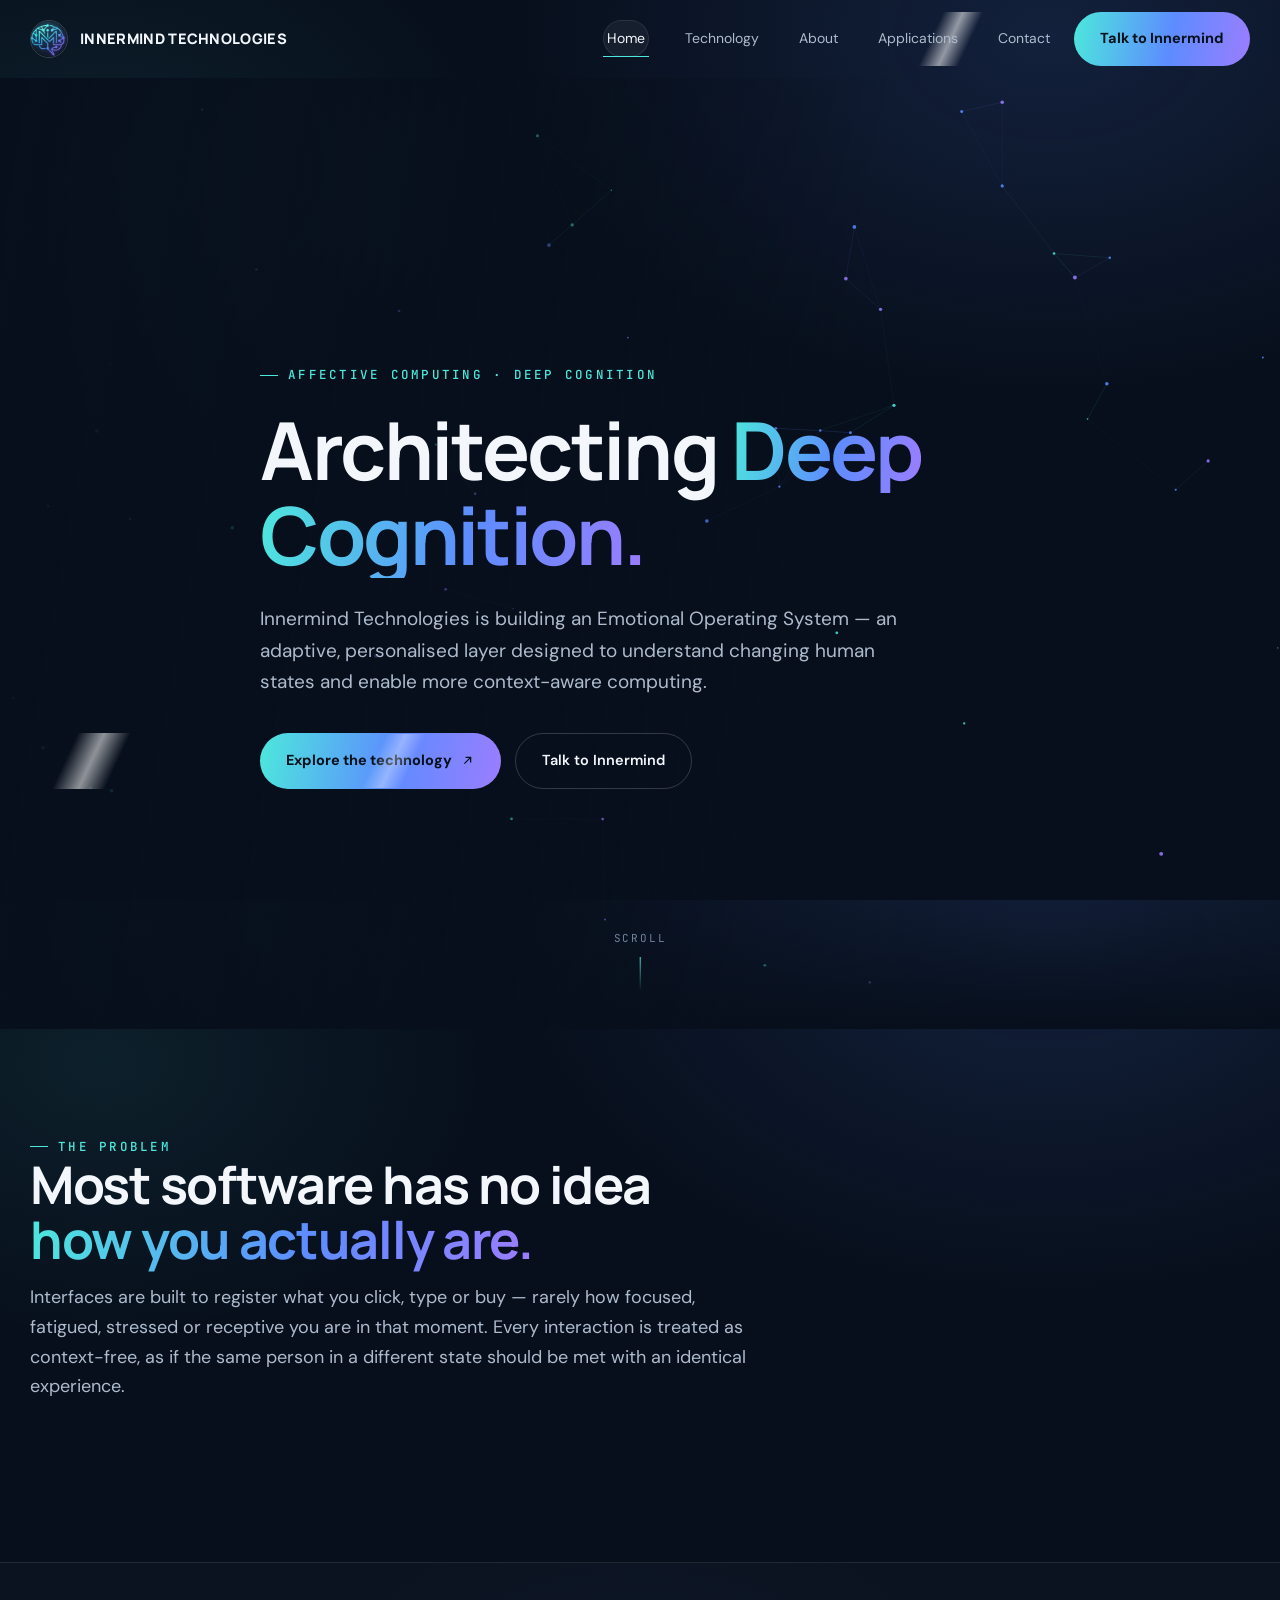
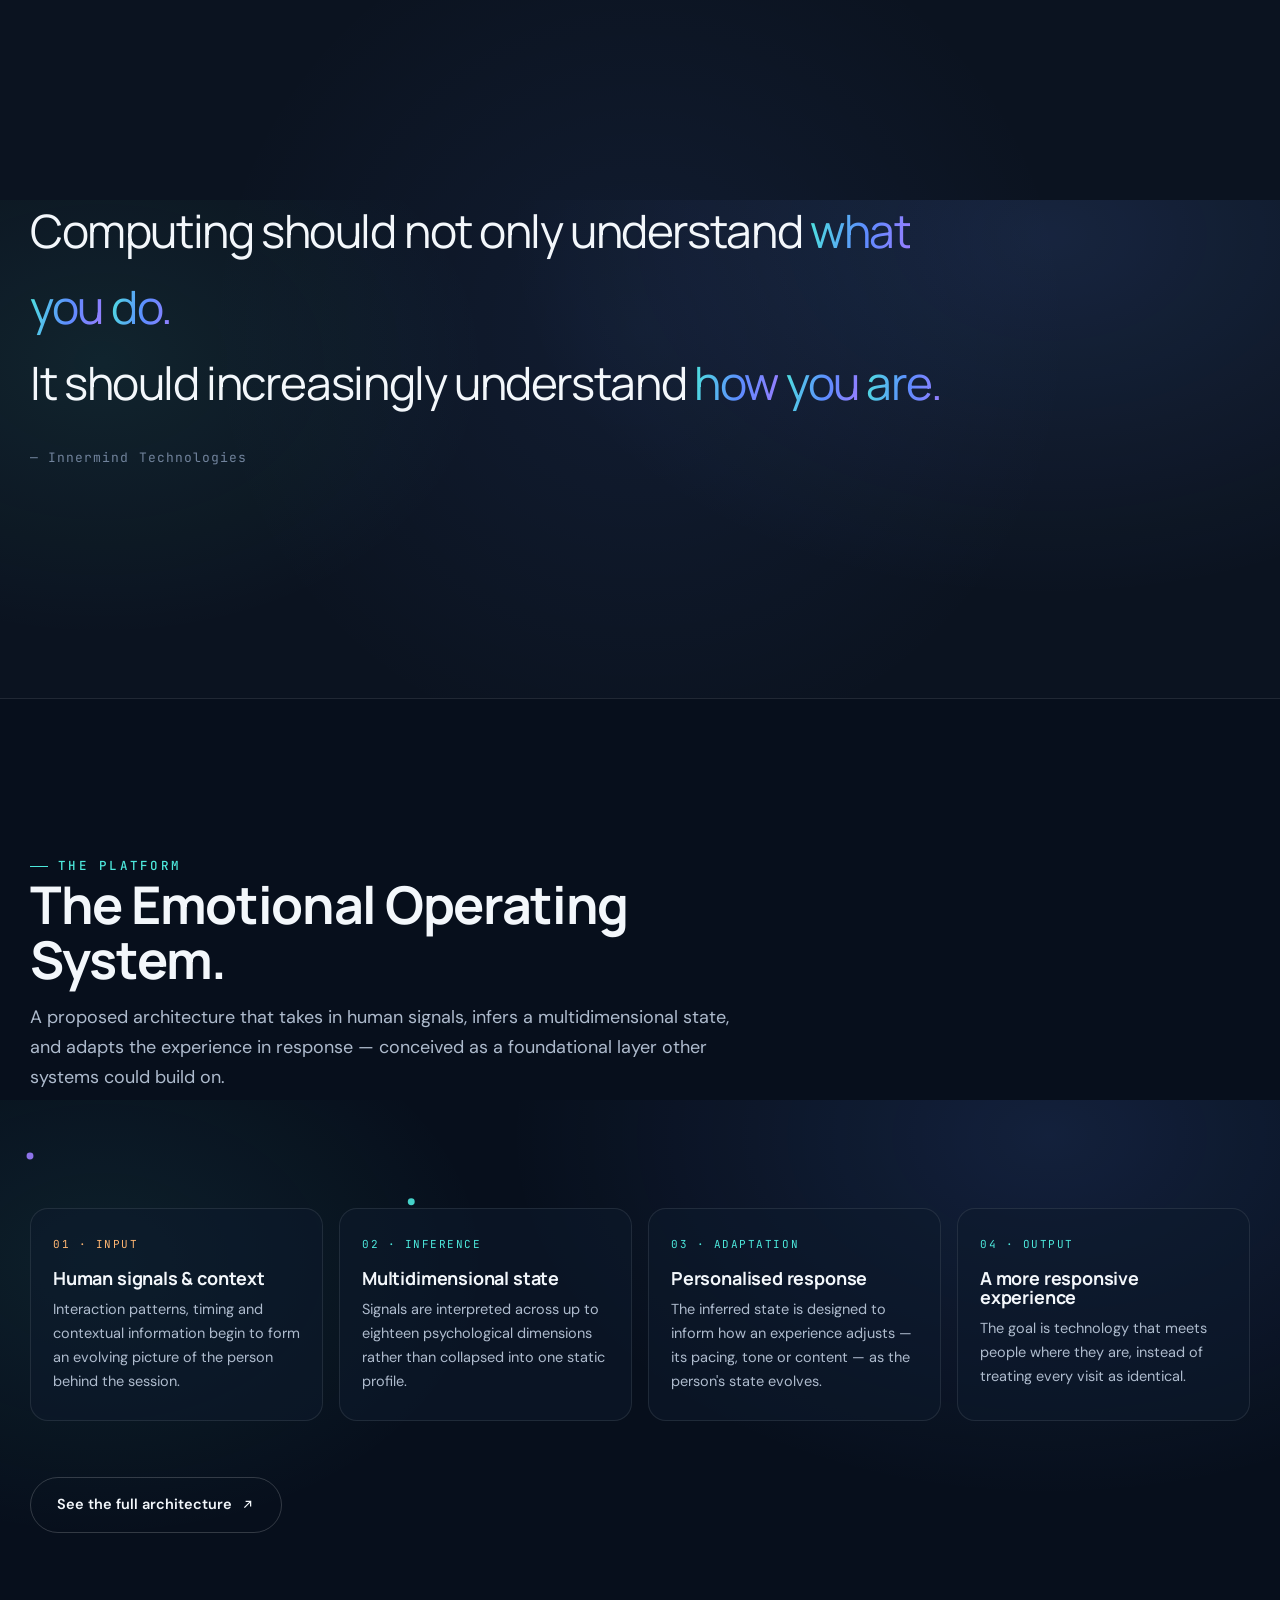
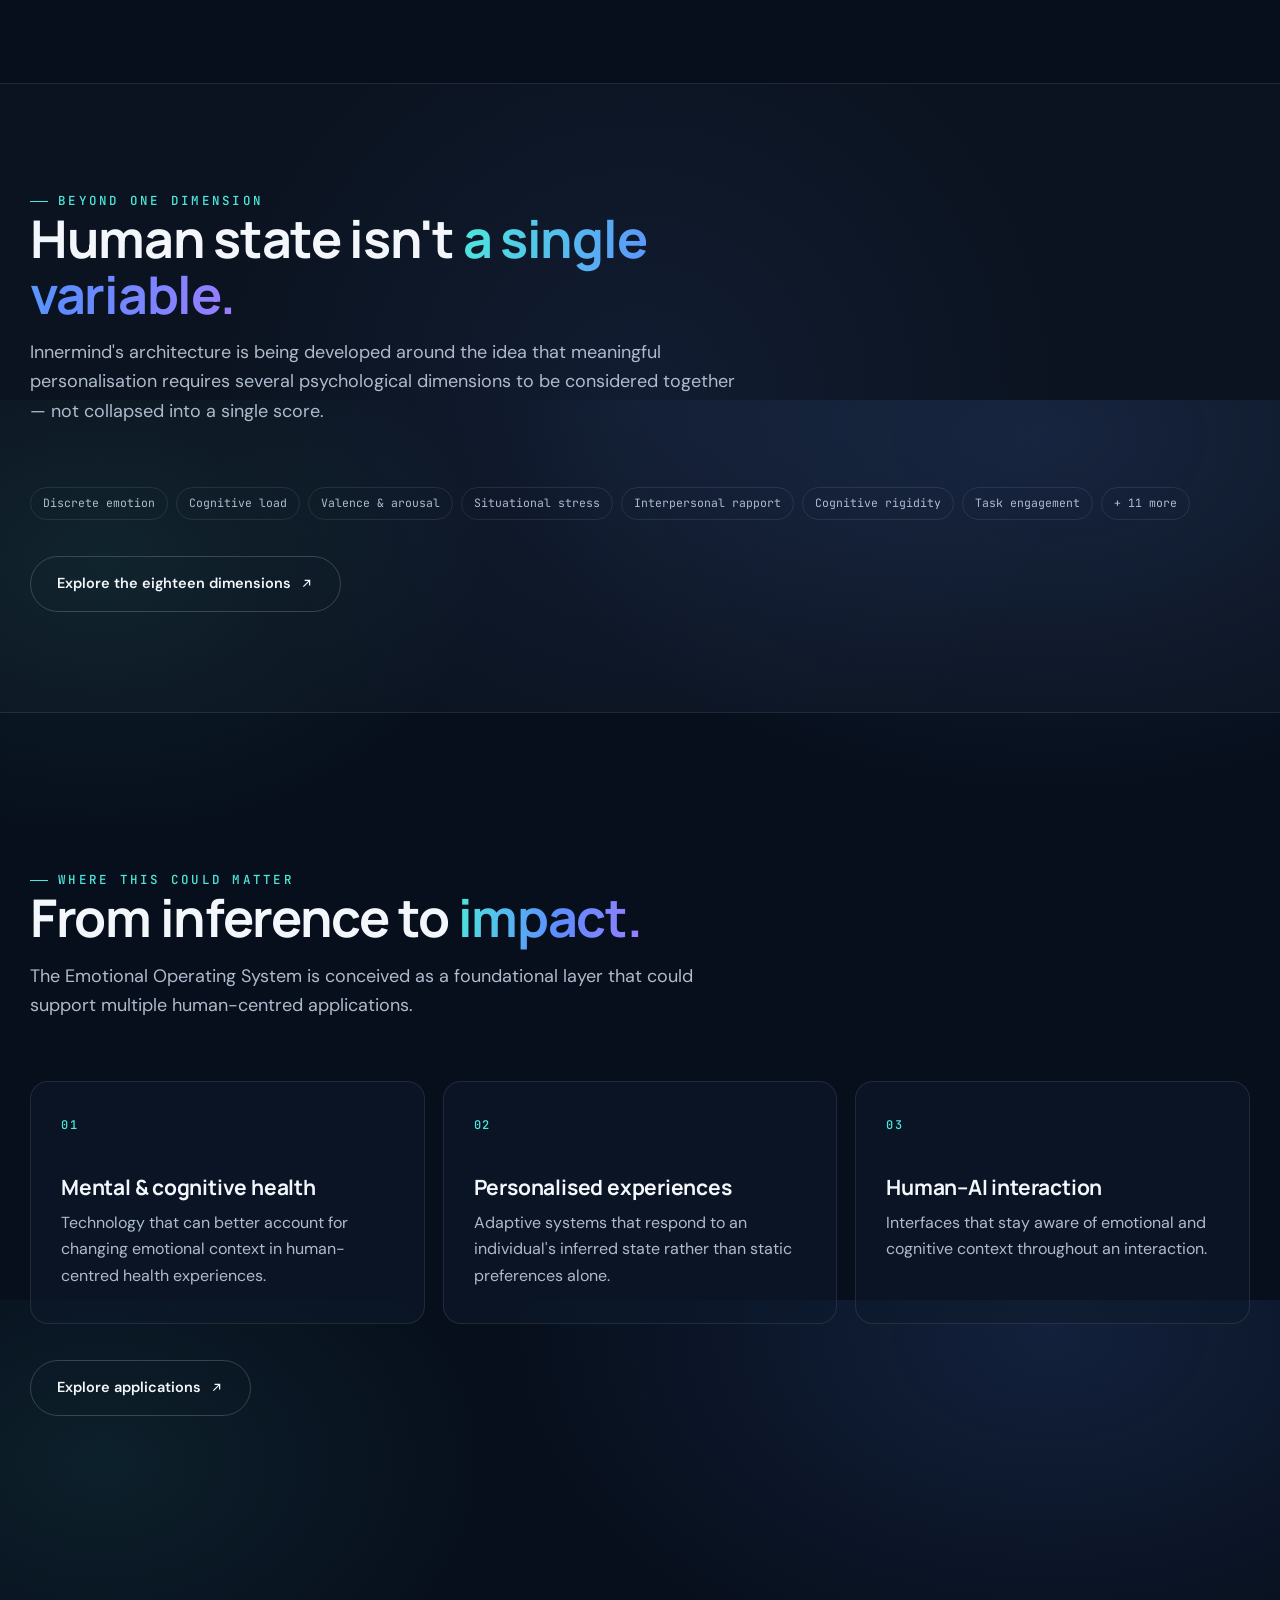
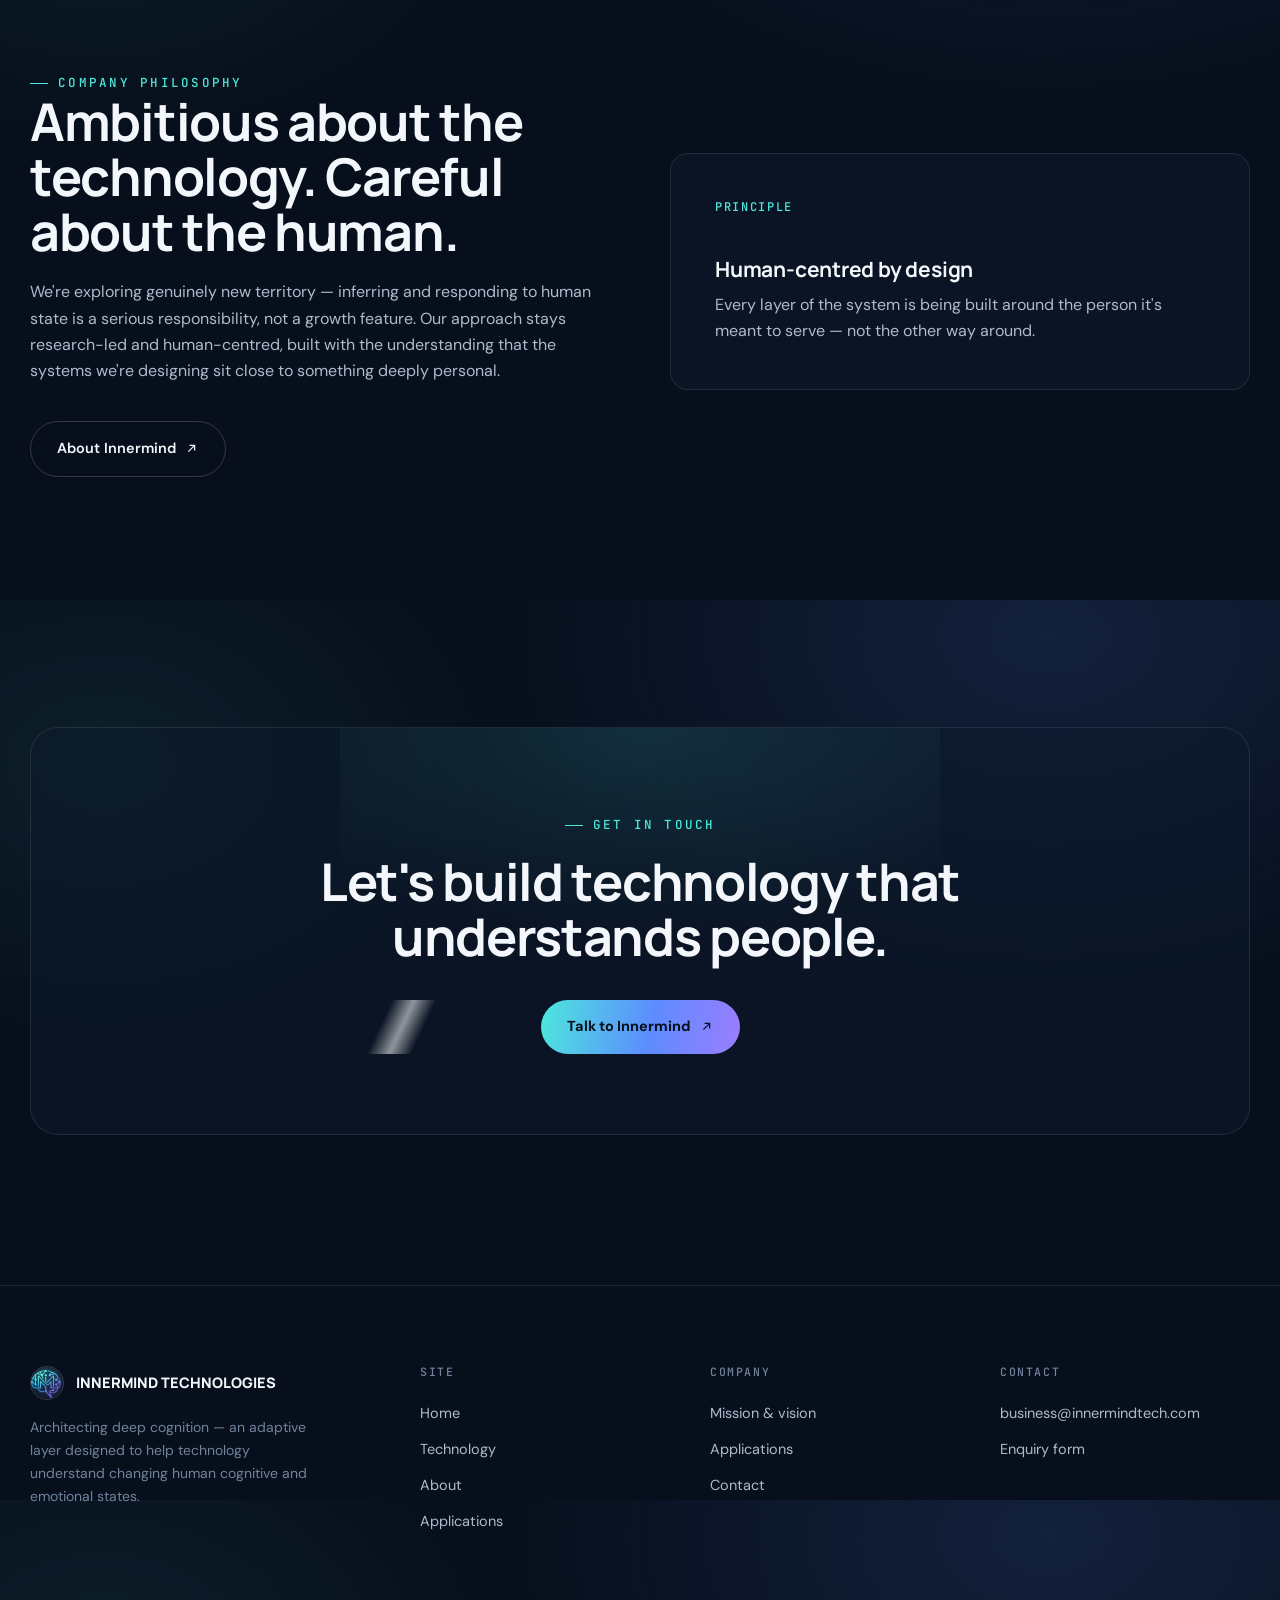
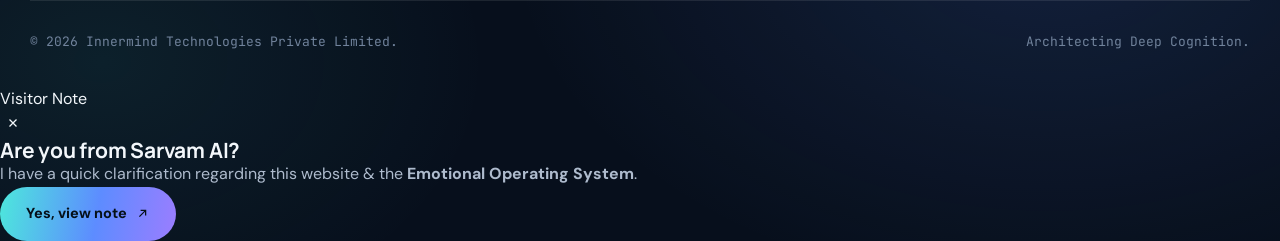
==== commit 916235f9: "Update index.html" ====
--- a/index.html
+++ b/index.html
@@ -309,6 +309,119 @@
     </div>
   </footer>
 
+  <!-- SARVAM AI INTERACTIVE POPUP & MODAL -->
+  <!-- 1. Floating Prompt Toast -->
+  <aside id="sarvam-toast" class="sarvam-toast" role="region" aria-label="Sarvam AI visitor notification">
+    <div class="sarvam-toast-header">
+      <div class="sarvam-pulse-badge">
+        <span class="sarvam-pulse-dot" aria-hidden="true"></span>
+        <span>Visitor Note</span>
+      </div>
+      <button type="button" class="sarvam-toast-close" id="sarvam-toast-close" aria-label="Dismiss notification" title="Dismiss">
+        <svg width="14" height="14" viewBox="0 0 24 24" fill="none" stroke="currentColor" stroke-width="2.2"><path d="M18 6L6 18M6 6l12 12"/></svg>
+      </button>
+    </div>
+    <div class="sarvam-toast-body">
+      <h3 class="sarvam-toast-title">Are you from Sarvam AI?</h3>
+      <p class="sarvam-toast-text">I have a quick clarification regarding this website &amp; the <strong>Emotional Operating System</strong>.</p>
+    </div>
+    <div class="sarvam-toast-actions">
+      <button type="button" class="btn primary sarvam-toast-btn" id="sarvam-open-btn">
+        <span>Yes, view note</span>
+        <svg width="14" height="14" viewBox="0 0 24 24" fill="none" stroke="currentColor" stroke-width="2"><path d="M7 17L17 7M9 7h8v8"/></svg>
+      </button>
+    </div>
+  </aside>
+
+  <!-- 2. Persistent Floating Reopen Chip (shown if dismissed or modal closed) -->
+  <button type="button" id="sarvam-reopen-chip" class="sarvam-reopen-chip" aria-label="Open Sarvam AI note" style="display:none">
+    <span class="sarvam-pulse-dot" aria-hidden="true"></span>
+    <span>Visiting from <strong>Sarvam AI</strong>? Click here</span>
+  </button>
+
+  <!-- 3. Full Detail Modal Dialog -->
+  <div id="sarvam-modal" class="sarvam-modal" role="dialog" aria-modal="true" aria-labelledby="sarvam-modal-title" style="display:none">
+    <div class="sarvam-modal-backdrop" id="sarvam-modal-backdrop"></div>
+    <div class="sarvam-modal-dialog">
+      <div class="sarvam-modal-card">
+        <button type="button" class="sarvam-modal-close" id="sarvam-modal-close" aria-label="Close dialog" title="Close">
+          <svg width="18" height="18" viewBox="0 0 24 24" fill="none" stroke="currentColor" stroke-width="2"><path d="M18 6L6 18M6 6l12 12"/></svg>
+        </button>
+
+        <div class="sarvam-modal-header">
+          <div class="sarvam-eyebrow">
+            <span class="sarvam-tag">Sarvam AI Inquiry</span>
+            <span class="sarvam-author">A note from Yogesh</span>
+          </div>
+          <h2 id="sarvam-modal-title">Are you from <span class="gradient">Sarvam AI?</span></h2>
+          <p class="sarvam-modal-subtitle">A brief clarification regarding this website &amp; the Emotional Operating System</p>
+        </div>
+
+        <div class="sarvam-modal-body">
+          <!-- Point 1 -->
+          <div class="sarvam-note-box">
+            <div class="sarvam-note-icon sarvam-icon-cyan" aria-hidden="true">
+              <svg width="22" height="22" viewBox="0 0 24 24" fill="none" stroke="currentColor" stroke-width="2"><path d="M12 2L2 7l10 5 10-5-10-5zM2 17l10 5 10-5M2 12l10 5 10-5"/></svg>
+            </div>
+            <div class="sarvam-note-content">
+              <h4>The Website vs. My Project</h4>
+              <p>This website itself is <strong>not my project</strong>, but the <strong>Emotional Operating System</strong> explained on the website <em>is</em> the project I have conceived, designed, and built.</p>
+            </div>
+          </div>
+
+          <!-- Point 2 -->
+          <div class="sarvam-note-box">
+            <div class="sarvam-note-icon sarvam-icon-violet" aria-hidden="true">
+              <svg width="22" height="22" viewBox="0 0 24 24" fill="none" stroke="currentColor" stroke-width="2"><rect x="2" y="3" width="20" height="14" rx="2" ry="2"/><line x1="8" y1="21" x2="16" y2="21"/><line x1="12" y1="17" x2="12" y2="21"/></svg>
+            </div>
+            <div class="sarvam-note-content">
+              <h4>Built Locally · Deployment Status</h4>
+              <p>I have built the Emotional Operating System <strong>locally</strong> and have not deployed it publicly yet, as running the real-time affective pipeline and continuous inference requires <strong>additional computational and cloud resources</strong>.</p>
+            </div>
+          </div>
+
+          <!-- Point 3 -->
+          <div class="sarvam-note-box">
+            <div class="sarvam-note-icon sarvam-icon-amber" aria-hidden="true">
+              <svg width="22" height="22" viewBox="0 0 24 24" fill="none" stroke="currentColor" stroke-width="2"><path d="M17 21v-2a4 4 0 0 0-4-4H5a4 4 0 0 0-4 4v2"/><circle cx="9" cy="7" r="4"/><path d="M23 21v-2a4 4 0 0 0-3-3.87"/><path d="M16 3.13a4 4 0 0 1 0 7.75"/></svg>
+            </div>
+            <div class="sarvam-note-content">
+              <h4>Let's Connect &amp; Discuss</h4>
+              <p>If you want to discuss the project, explore the architecture, or review a live walkthrough of the local implementation, we can have a meet!</p>
+            </div>
+          </div>
+
+          <!-- Contact & Meeting Card -->
+          <div class="sarvam-contact-card">
+            <div class="sarvam-contact-meta">
+              <span class="sarvam-contact-label">Direct Meeting &amp; Discussion Contact</span>
+              <span class="sarvam-email-value" id="sarvam-email-text">yogesh689714@gmail.com</span>
+            </div>
+            <div class="sarvam-action-row">
+              <a class="btn primary sarvam-btn-primary" href="mailto:yogesh689714@gmail.com?subject=Sarvam%20AI%20%E2%80%94%20Discussion%20re:%20Emotional%20Operating%20System&body=Hi%20Yogesh,%0A%0AWe%20saw%20your%20note%20regarding%20the%20Emotional%20Operating%20System%20and%20would%20like%20to%20connect%20for%20a%20meet/discussion.%0A%0ABest%20regards," target="_blank" rel="noopener noreferrer">
+                <span>Schedule a meet</span>
+                <svg width="14" height="14" viewBox="0 0 24 24" fill="none" stroke="currentColor" stroke-width="2"><path d="M7 17L17 7M9 7h8v8"/></svg>
+              </a>
+              <button type="button" class="btn sarvam-copy-btn" id="sarvam-copy-btn">
+                <svg width="14" height="14" viewBox="0 0 24 24" fill="none" stroke="currentColor" stroke-width="2"><rect x="9" y="9" width="13" height="13" rx="2" ry="2"/><path d="M5 15H4a2 2 0 0 1-2-2V4a2 2 0 0 1 2-2h9a2 2 0 0 1 2 2v1"/></svg>
+                <span id="sarvam-copy-text">Copy email</span>
+              </button>
+              <a class="btn sarvam-webmail-btn" href="https://mail.google.com/mail/?view=cm&fs=1&to=yogesh689714@gmail.com&su=Sarvam%20AI%20%E2%80%94%20Discussion%20re:%20Emotional%20Operating%20System&body=Hi%20Yogesh,%0A%0AWe%20saw%20your%20note%20regarding%20the%20Emotional%20Operating%20System%20and%20would%20like%20to%20connect%20for%20a%20meet/discussion.%0A%0ABest%20regards," target="_blank" rel="noopener noreferrer">
+                <svg width="14" height="14" viewBox="0 0 24 24" fill="none" stroke="currentColor" stroke-width="2"><path d="M4 4h16c1.1 0 2 .9 2 2v12c0 1.1-.9 2-2 2H4c-1.1 0-2-.9-2-2V6c0-1.1.9-2 2-2z"/><polyline points="22,6 12,13 2,6"/></svg>
+                <span>Open in Gmail</span>
+              </a>
+            </div>
+            <div id="sarvam-toast-msg" class="sarvam-toast-msg" role="status" aria-live="polite"></div>
+          </div>
+        </div>
+
+        <div class="sarvam-modal-footer">
+          <button type="button" class="sarvam-btn-dismiss" id="sarvam-modal-dismiss-btn">Close note</button>
+        </div>
+      </div>
+    </div>
+  </div>
+
   <script src="script.js" defer></script>
 </body>
 
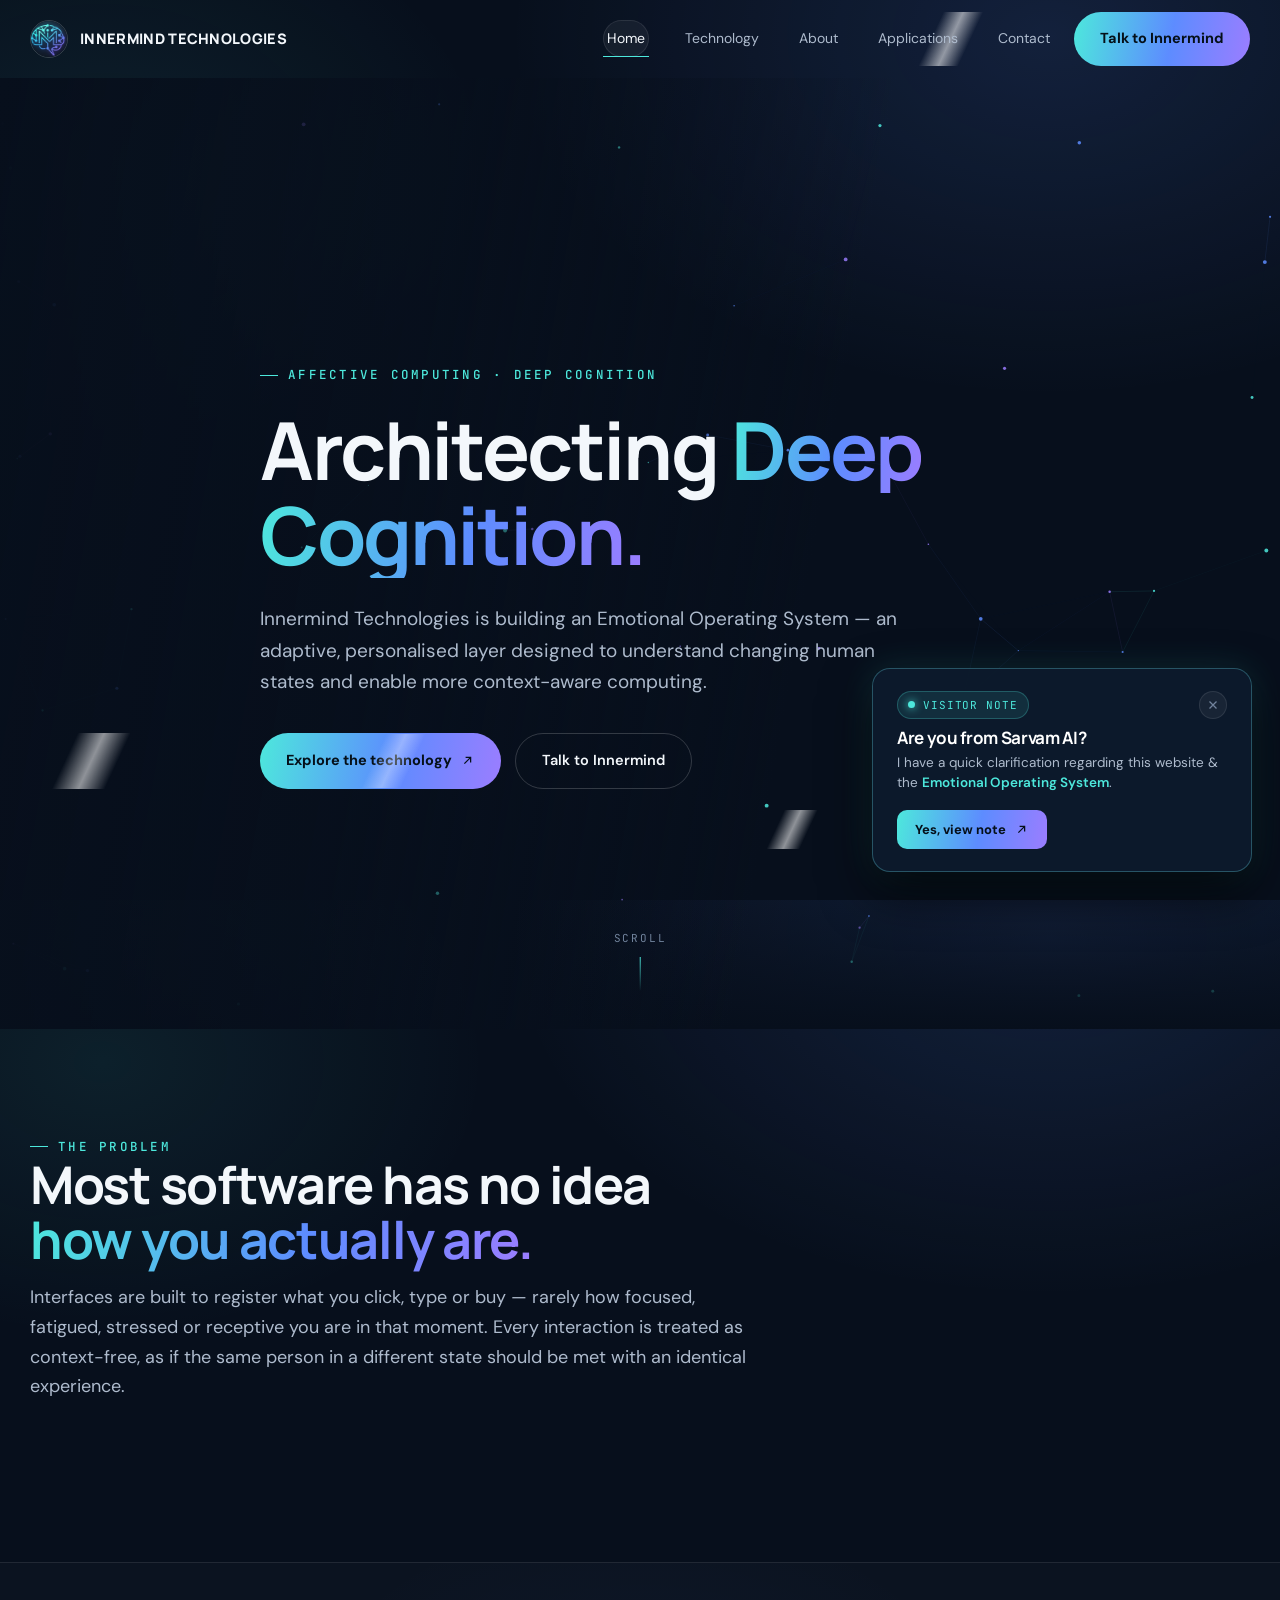
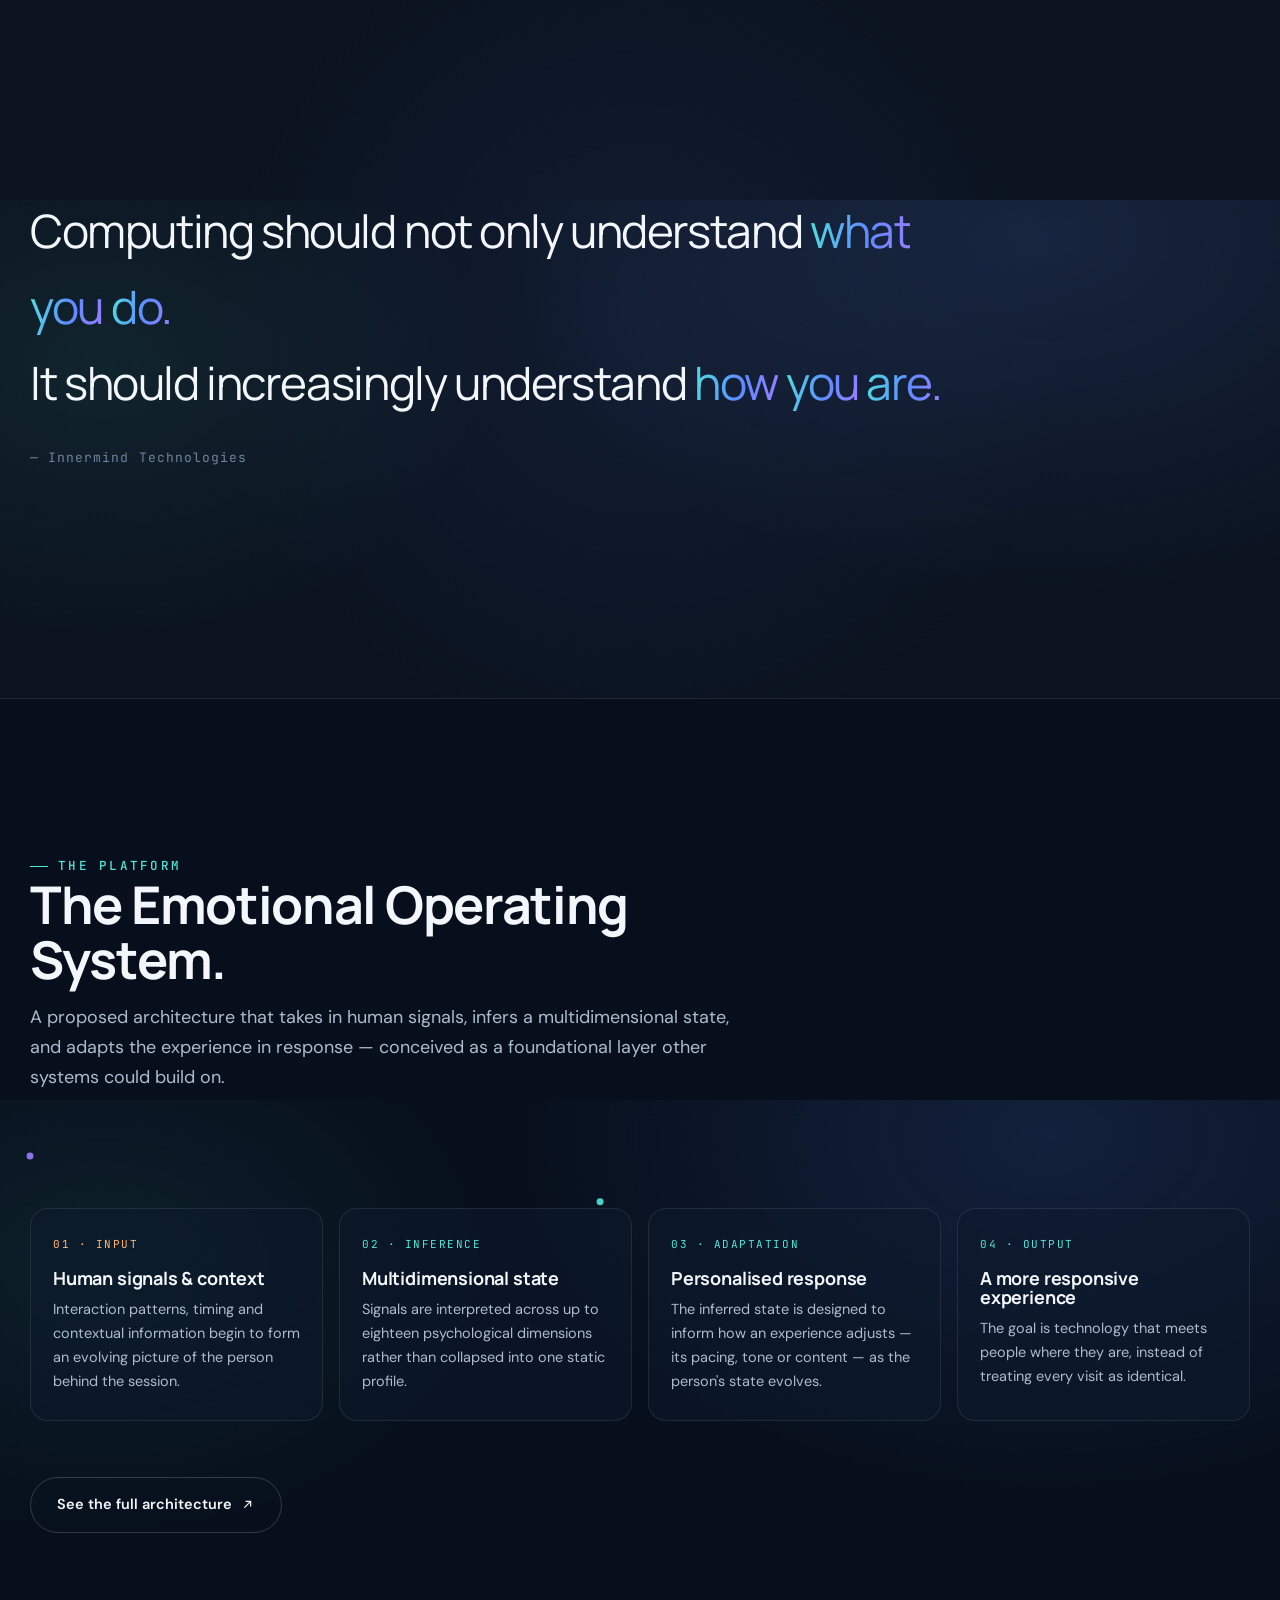
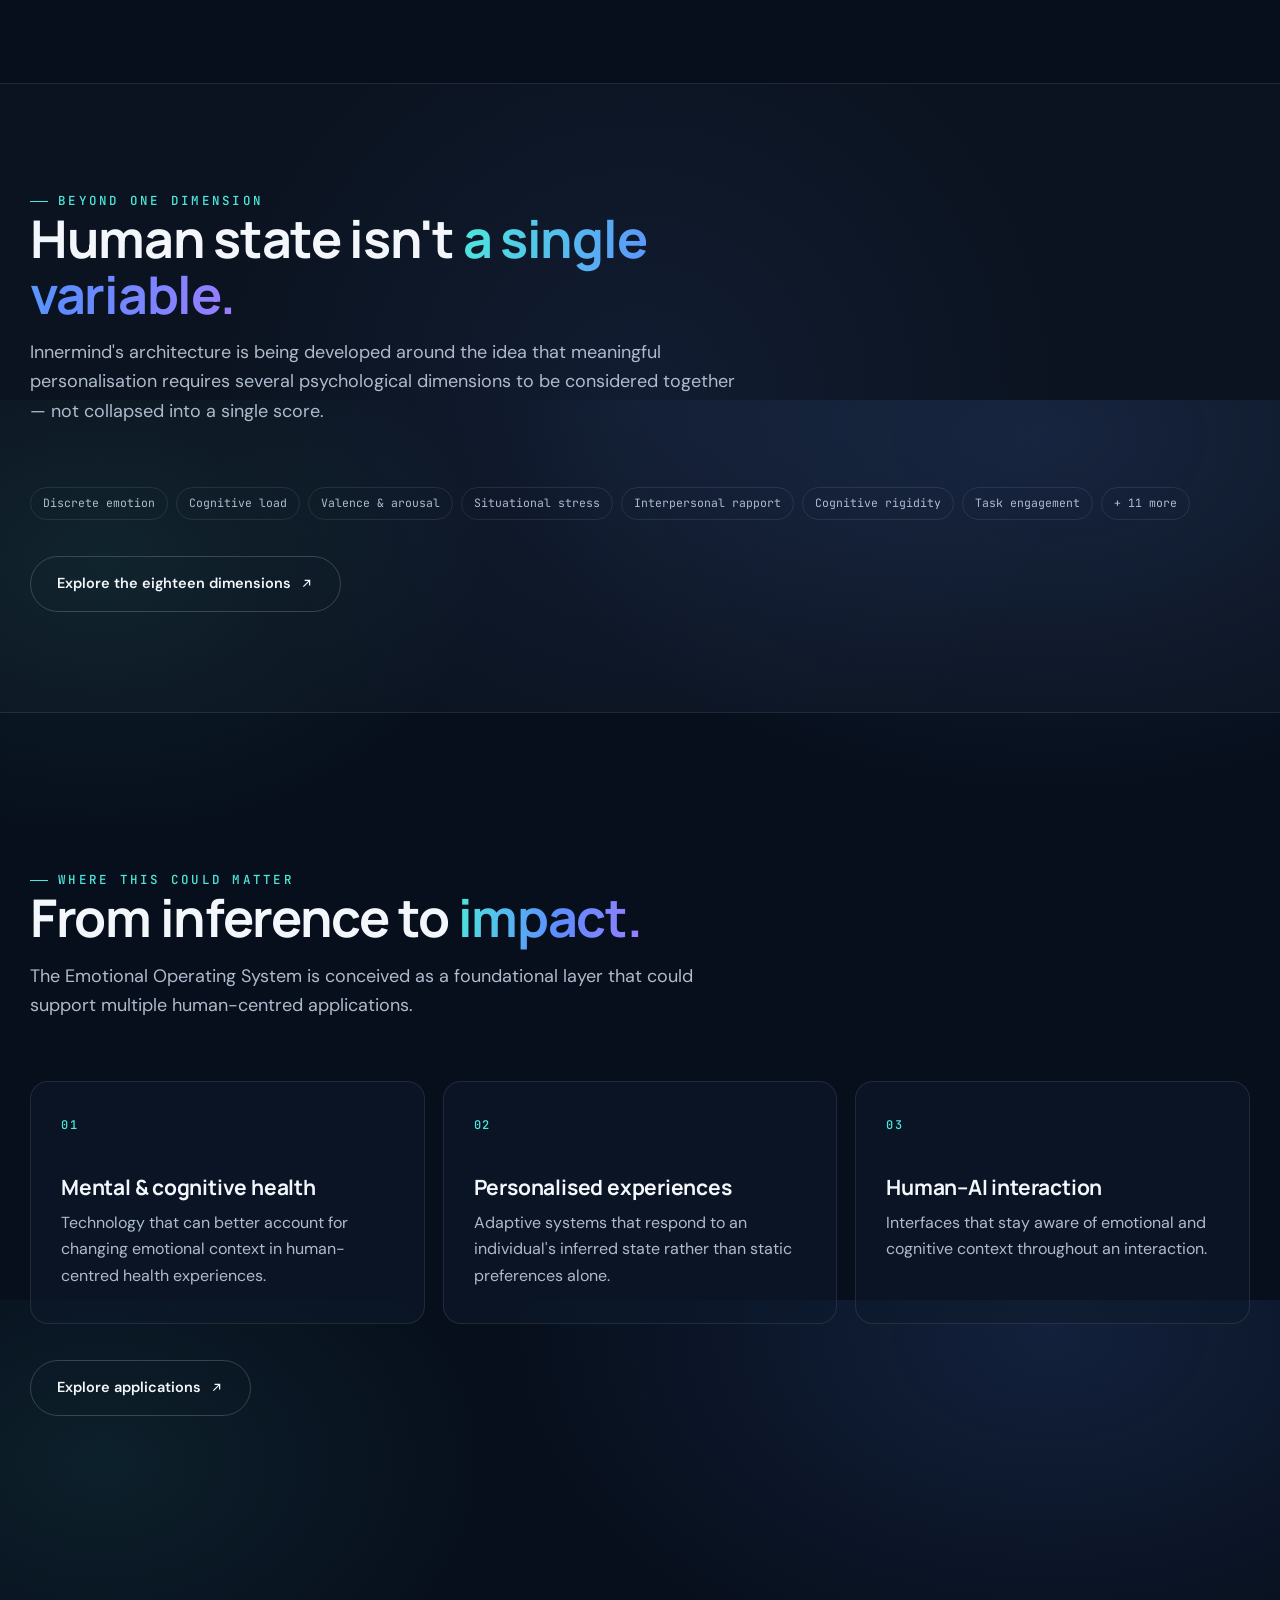
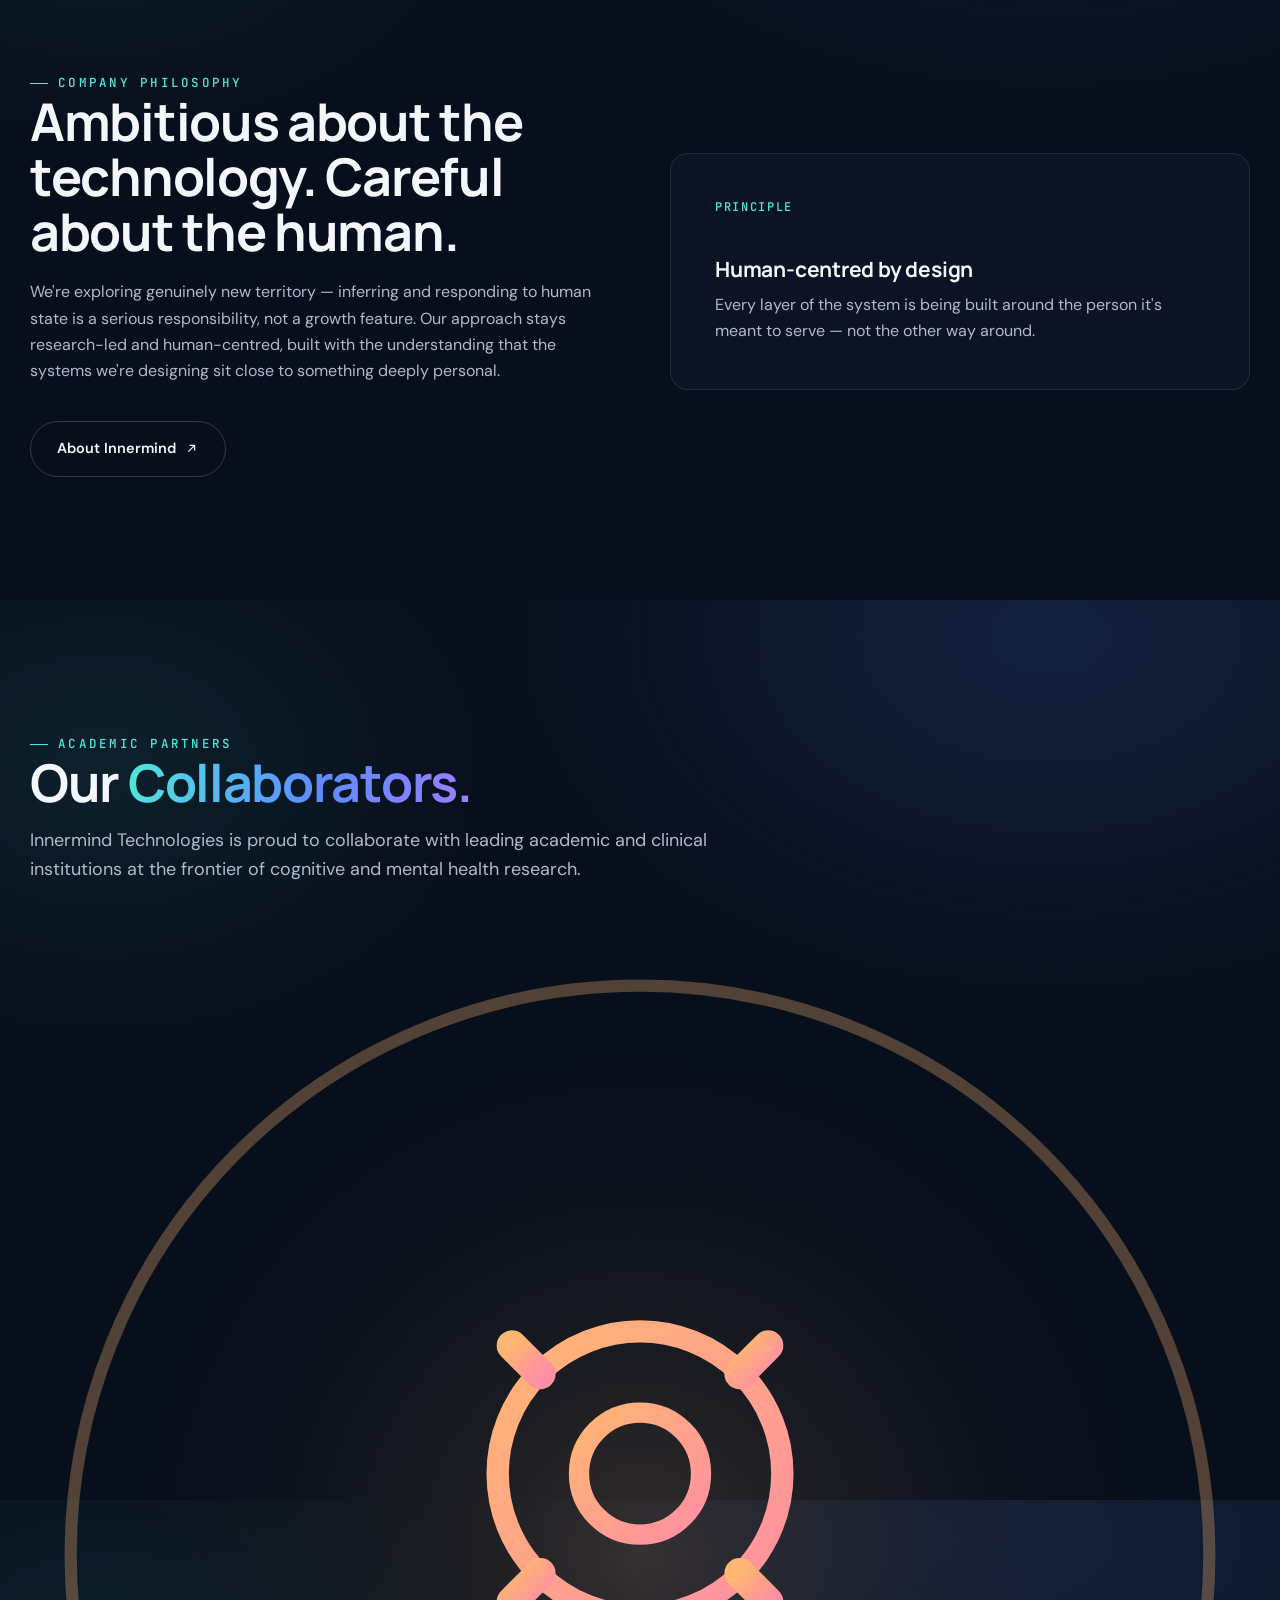
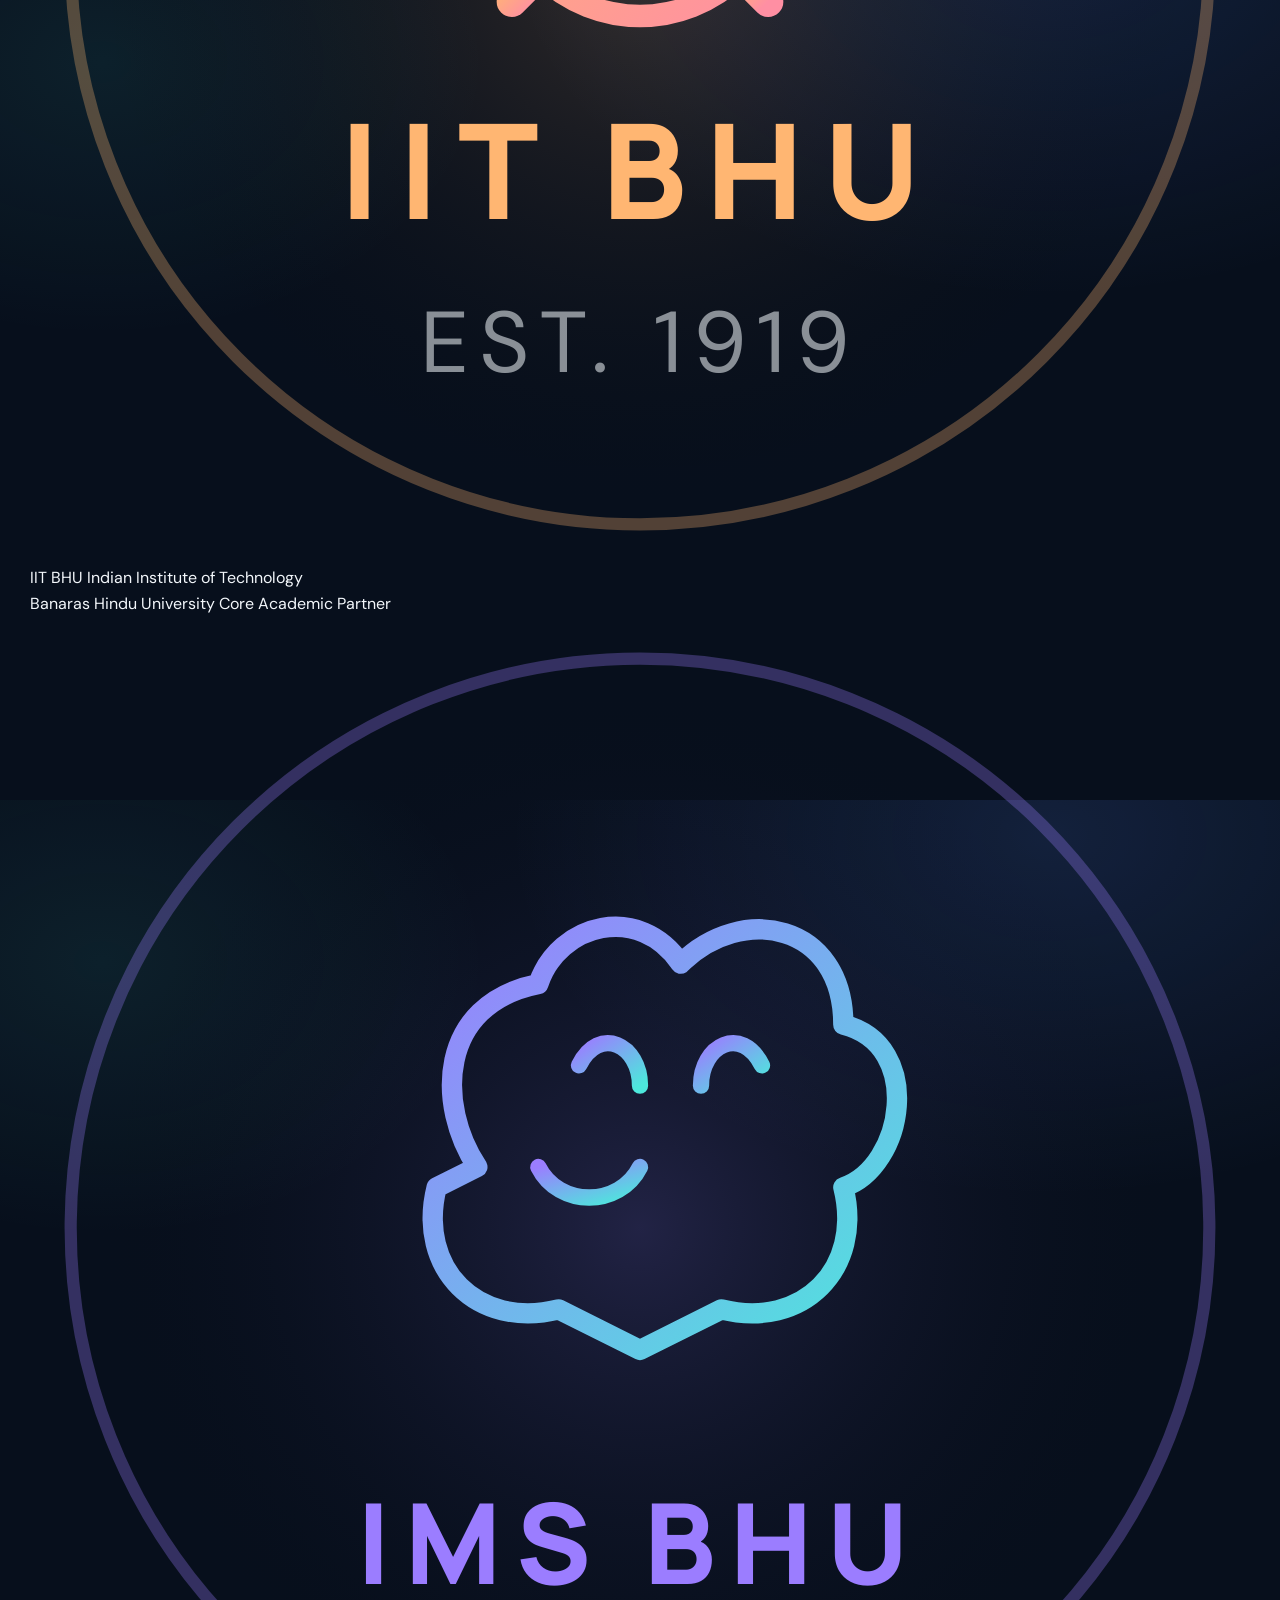
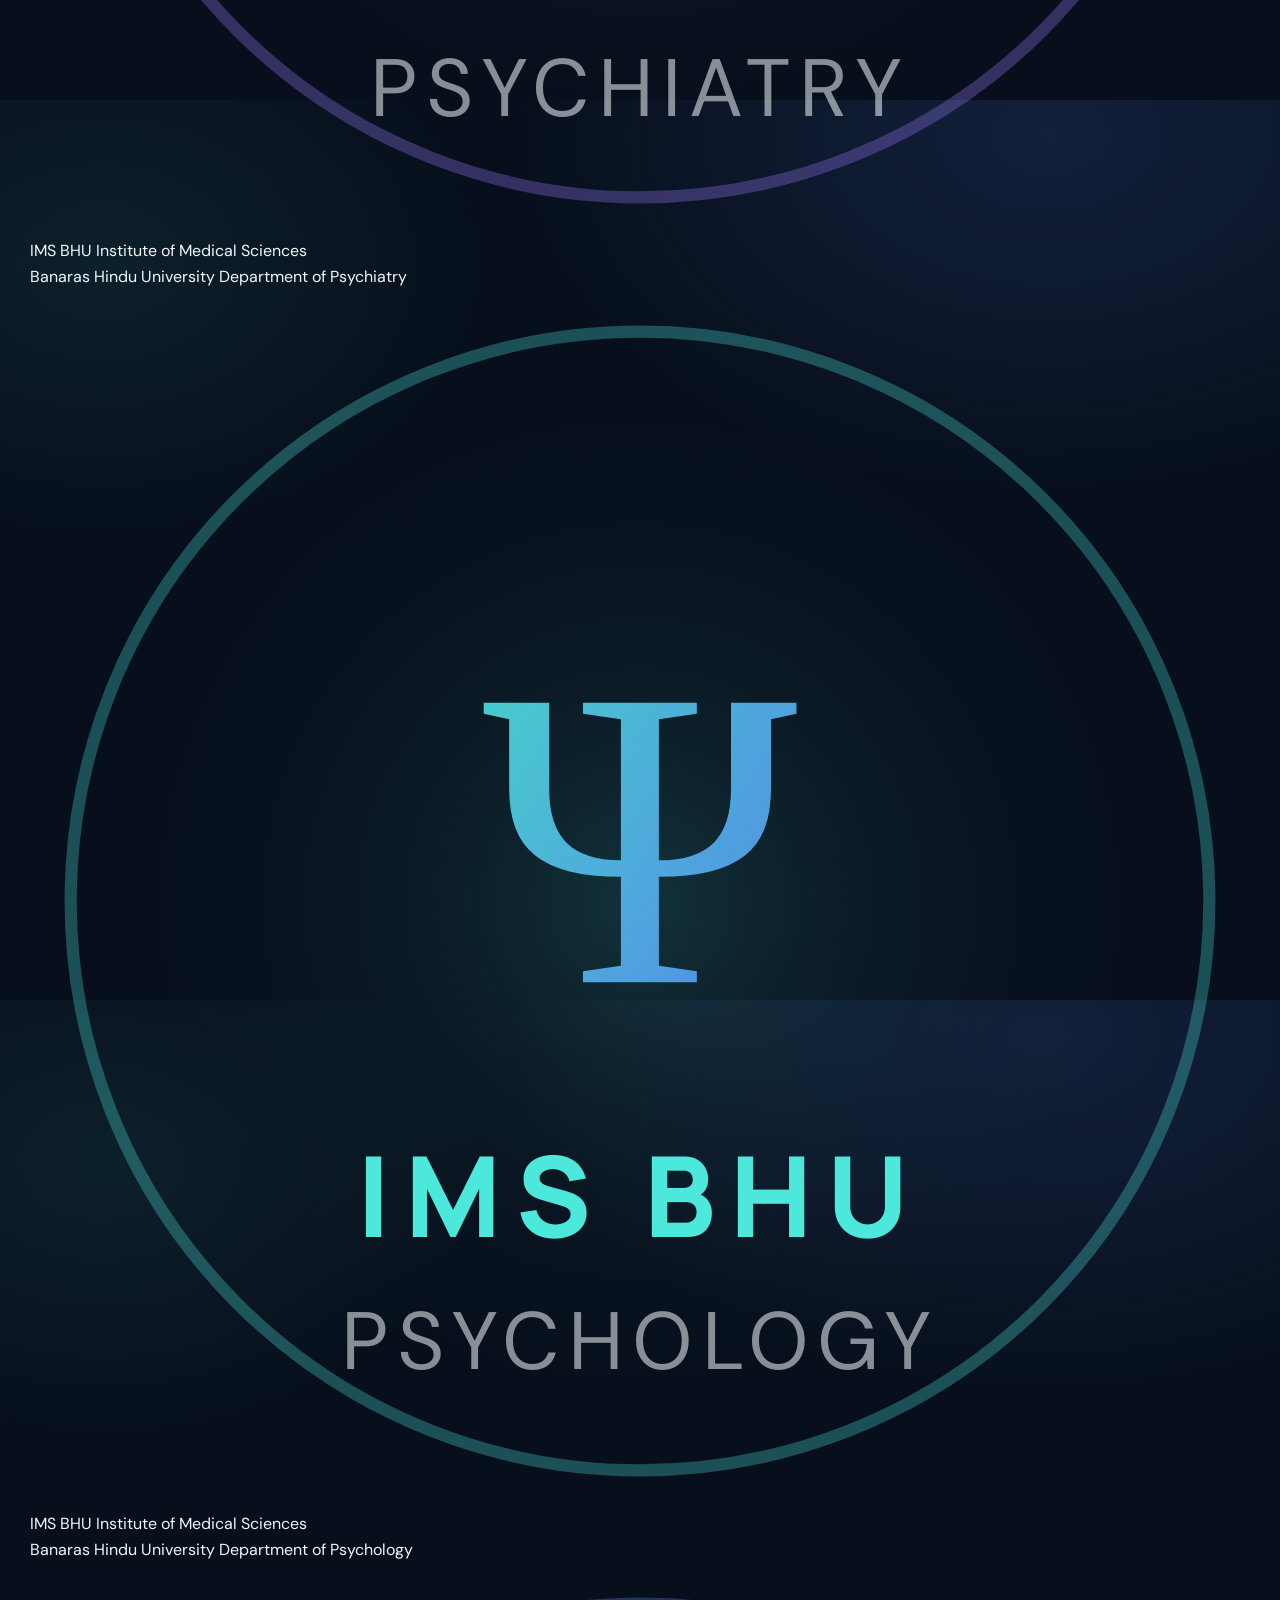
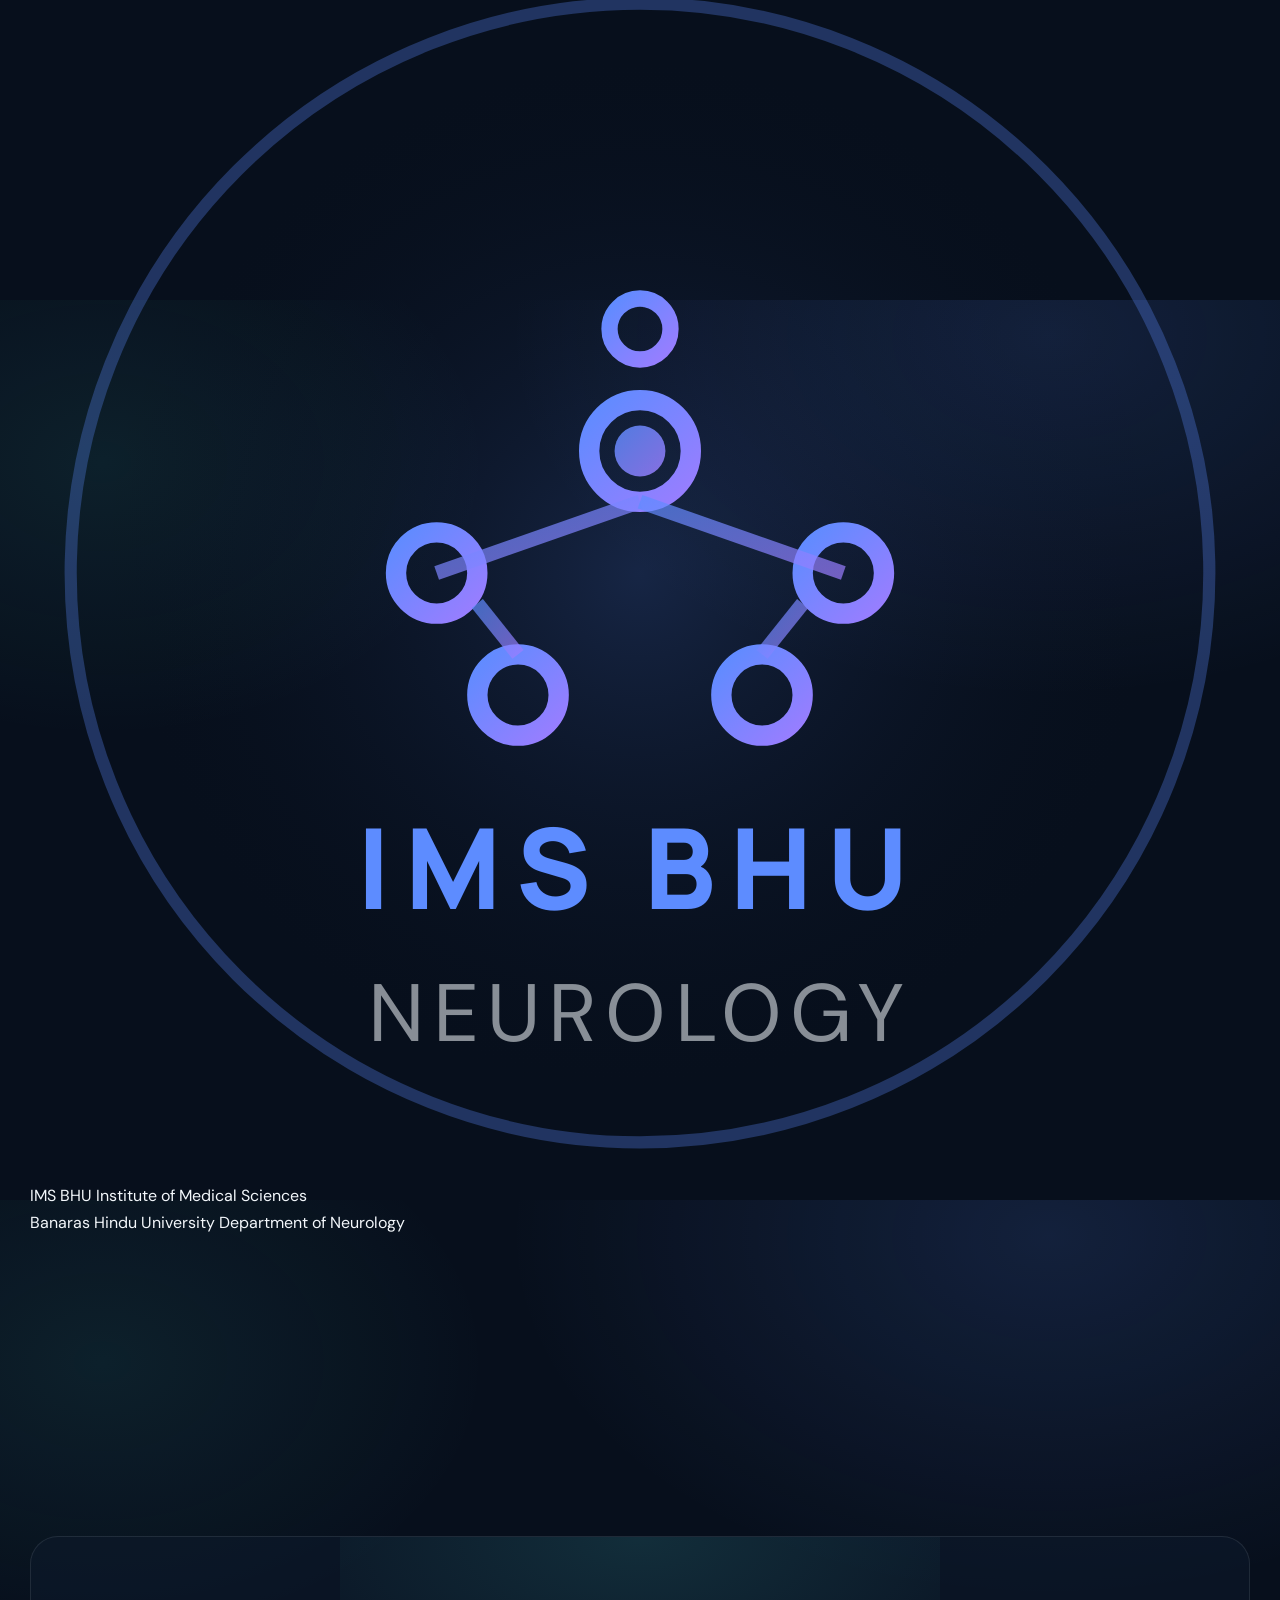
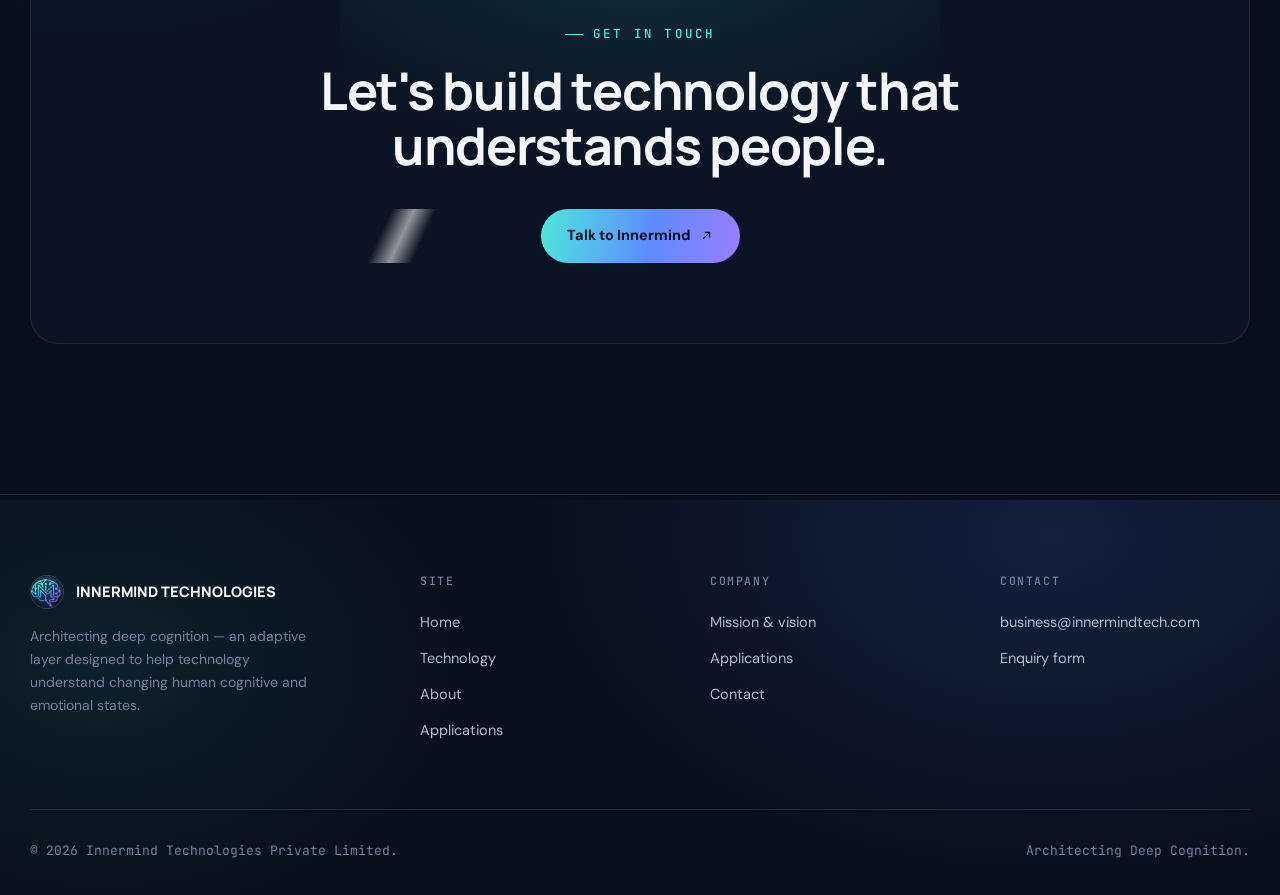
==== commit 187bf2ec: "Update index.html" ====
--- a/index.html
+++ b/index.html
@@ -253,6 +253,160 @@
       </div>
     </section>
 
+    <!-- COLLABORATORS -->
+    <section class="collab-section">
+      <div class="container">
+        <div class="section-head reveal">
+          <div class="eyebrow">Academic Partners</div>
+          <h2>Our <span class="gradient">Collaborators.</span></h2>
+          <p>Innermind Technologies is proud to collaborate with leading academic and clinical institutions at the frontier of cognitive and mental health research.</p>
+        </div>
+        <div class="collab-grid reveal-group">
+
+          <!-- IIT BHU -->
+          <div class="collab-card reveal" id="collab-iit-bhu">
+            <div class="collab-logo-wrap">
+              <svg viewBox="0 0 120 120" fill="none" xmlns="http://www.w3.org/2000/svg" class="collab-svg" aria-label="IIT BHU logo" role="img">
+                <defs>
+                  <linearGradient id="iitGrad" x1="0" y1="0" x2="1" y2="1">
+                    <stop offset="0%" stop-color="#ffb672"/>
+                    <stop offset="100%" stop-color="#ff8fa3"/>
+                  </linearGradient>
+                  <radialGradient id="iitGlow" cx="50%" cy="50%" r="50%">
+                    <stop offset="0%" stop-color="rgba(255,182,114,0.18)"/>
+                    <stop offset="100%" stop-color="transparent"/>
+                  </radialGradient>
+                </defs>
+                <circle cx="60" cy="60" r="56" fill="url(#iitGlow)" stroke="rgba(255,182,114,0.3)" stroke-width="1.2"/>
+                <!-- Gear/cog emblem -->
+                <circle cx="60" cy="52" r="14" fill="none" stroke="url(#iitGrad)" stroke-width="2.2"/>
+                <circle cx="60" cy="52" r="6" fill="none" stroke="url(#iitGrad)" stroke-width="2"/>
+                <line x1="60" y1="34" x2="60" y2="38" stroke="url(#iitGrad)" stroke-width="3" stroke-linecap="round"/>
+                <line x1="60" y1="66" x2="60" y2="70" stroke="url(#iitGrad)" stroke-width="3" stroke-linecap="round"/>
+                <line x1="42" y1="52" x2="46" y2="52" stroke="url(#iitGrad)" stroke-width="3" stroke-linecap="round"/>
+                <line x1="74" y1="52" x2="78" y2="52" stroke="url(#iitGrad)" stroke-width="3" stroke-linecap="round"/>
+                <line x1="47.4" y1="39.4" x2="50.2" y2="42.2" stroke="url(#iitGrad)" stroke-width="3" stroke-linecap="round"/>
+                <line x1="69.8" y1="61.8" x2="72.6" y2="64.6" stroke="url(#iitGrad)" stroke-width="3" stroke-linecap="round"/>
+                <line x1="72.6" y1="39.4" x2="69.8" y2="42.2" stroke="url(#iitGrad)" stroke-width="3" stroke-linecap="round"/>
+                <line x1="50.2" y1="61.8" x2="47.4" y2="64.6" stroke="url(#iitGrad)" stroke-width="3" stroke-linecap="round"/>
+                <!-- Text -->
+                <text x="60" y="86" text-anchor="middle" font-family="Manrope,sans-serif" font-weight="800" font-size="13" fill="#ffb672" letter-spacing="2">IIT BHU</text>
+                <text x="60" y="101" text-anchor="middle" font-family="DM Sans,sans-serif" font-size="8.5" fill="rgba(243,247,251,0.55)" letter-spacing="1">EST. 1919</text>
+              </svg>
+            </div>
+            <div class="collab-info">
+              <span class="collab-abbr">IIT BHU</span>
+              <span class="collab-name">Indian Institute of Technology<br>Banaras Hindu University</span>
+              <span class="collab-dept">Core Academic Partner</span>
+            </div>
+          </div>
+
+          <!-- IMS BHU — Psychiatry -->
+          <div class="collab-card reveal" id="collab-psychiatry">
+            <div class="collab-logo-wrap">
+              <svg viewBox="0 0 120 120" fill="none" xmlns="http://www.w3.org/2000/svg" class="collab-svg" aria-label="IMS BHU Psychiatry logo" role="img">
+                <defs>
+                  <linearGradient id="psyGrad" x1="0" y1="0" x2="1" y2="1">
+                    <stop offset="0%" stop-color="#9b7dff"/>
+                    <stop offset="100%" stop-color="#4de8dc"/>
+                  </linearGradient>
+                  <radialGradient id="psyGlow" cx="50%" cy="50%" r="50%">
+                    <stop offset="0%" stop-color="rgba(155,125,255,0.18)"/>
+                    <stop offset="100%" stop-color="transparent"/>
+                  </radialGradient>
+                </defs>
+                <circle cx="60" cy="60" r="56" fill="url(#psyGlow)" stroke="rgba(155,125,255,0.3)" stroke-width="1.2"/>
+                <!-- Brain / mind icon -->
+                <path d="M44 54 C40 48, 40 38, 50 36 C52 30, 60 28, 64 34 C70 28, 80 30, 80 40 C88 42, 86 54, 80 56 C82 64, 76 70, 68 68 L60 72 L52 68 C44 70, 38 64, 40 56 Z" stroke="url(#psyGrad)" stroke-width="2" fill="none" stroke-linejoin="round"/>
+                <path d="M60 72 L60 80" stroke="url(#psyGrad)" stroke-width="2" stroke-linecap="round"/>
+                <path d="M54 44 C56 40, 60 42, 60 46" stroke="url(#psyGrad)" stroke-width="1.6" stroke-linecap="round" fill="none"/>
+                <path d="M66 46 C66 42, 70 40, 72 44" stroke="url(#psyGrad)" stroke-width="1.6" stroke-linecap="round" fill="none"/>
+                <path d="M50 54 C52 58, 58 58, 60 54" stroke="url(#psyGrad)" stroke-width="1.6" stroke-linecap="round" fill="none"/>
+                <text x="60" y="95" text-anchor="middle" font-family="Manrope,sans-serif" font-weight="800" font-size="11" fill="#9b7dff" letter-spacing="1.5">IMS BHU</text>
+                <text x="60" y="108" text-anchor="middle" font-family="DM Sans,sans-serif" font-size="8" fill="rgba(243,247,251,0.55)" letter-spacing="0.8">PSYCHIATRY</text>
+              </svg>
+            </div>
+            <div class="collab-info">
+              <span class="collab-abbr">IMS BHU</span>
+              <span class="collab-name">Institute of Medical Sciences<br>Banaras Hindu University</span>
+              <span class="collab-dept">Department of Psychiatry</span>
+            </div>
+          </div>
+
+          <!-- IMS BHU — Psychology -->
+          <div class="collab-card reveal" id="collab-psychology">
+            <div class="collab-logo-wrap">
+              <svg viewBox="0 0 120 120" fill="none" xmlns="http://www.w3.org/2000/svg" class="collab-svg" aria-label="IMS BHU Psychology logo" role="img">
+                <defs>
+                  <linearGradient id="psy2Grad" x1="0" y1="0" x2="1" y2="1">
+                    <stop offset="0%" stop-color="#4de8dc"/>
+                    <stop offset="100%" stop-color="#5d8cff"/>
+                  </linearGradient>
+                  <radialGradient id="psy2Glow" cx="50%" cy="50%" r="50%">
+                    <stop offset="0%" stop-color="rgba(77,232,220,0.16)"/>
+                    <stop offset="100%" stop-color="transparent"/>
+                  </radialGradient>
+                </defs>
+                <circle cx="60" cy="60" r="56" fill="url(#psy2Glow)" stroke="rgba(77,232,220,0.3)" stroke-width="1.2"/>
+                <!-- Psi / thought-wave icon -->
+                <text x="60" y="68" text-anchor="middle" font-family="serif" font-size="42" fill="url(#psy2Grad)" opacity="0.9">Ψ</text>
+                <text x="60" y="93" text-anchor="middle" font-family="Manrope,sans-serif" font-weight="800" font-size="11" fill="#4de8dc" letter-spacing="1.5">IMS BHU</text>
+                <text x="60" y="106" text-anchor="middle" font-family="DM Sans,sans-serif" font-size="8" fill="rgba(243,247,251,0.55)" letter-spacing="0.8">PSYCHOLOGY</text>
+              </svg>
+            </div>
+            <div class="collab-info">
+              <span class="collab-abbr">IMS BHU</span>
+              <span class="collab-name">Institute of Medical Sciences<br>Banaras Hindu University</span>
+              <span class="collab-dept">Department of Psychology</span>
+            </div>
+          </div>
+
+          <!-- IMS BHU — Neurology -->
+          <div class="collab-card reveal" id="collab-neurology">
+            <div class="collab-logo-wrap">
+              <svg viewBox="0 0 120 120" fill="none" xmlns="http://www.w3.org/2000/svg" class="collab-svg" aria-label="IMS BHU Neurology logo" role="img">
+                <defs>
+                  <linearGradient id="neurGrad" x1="0" y1="0" x2="1" y2="1">
+                    <stop offset="0%" stop-color="#5d8cff"/>
+                    <stop offset="100%" stop-color="#9b7dff"/>
+                  </linearGradient>
+                  <radialGradient id="neurGlow" cx="50%" cy="50%" r="50%">
+                    <stop offset="0%" stop-color="rgba(93,140,255,0.18)"/>
+                    <stop offset="100%" stop-color="transparent"/>
+                  </radialGradient>
+                </defs>
+                <circle cx="60" cy="60" r="56" fill="url(#neurGlow)" stroke="rgba(93,140,255,0.3)" stroke-width="1.2"/>
+                <!-- Neural network nodes -->
+                <circle cx="60" cy="48" r="5" fill="none" stroke="url(#neurGrad)" stroke-width="2"/>
+                <circle cx="40" cy="60" r="4" fill="none" stroke="url(#neurGrad)" stroke-width="2"/>
+                <circle cx="80" cy="60" r="4" fill="none" stroke="url(#neurGrad)" stroke-width="2"/>
+                <circle cx="48" cy="72" r="4" fill="none" stroke="url(#neurGrad)" stroke-width="2"/>
+                <circle cx="72" cy="72" r="4" fill="none" stroke="url(#neurGrad)" stroke-width="2"/>
+                <circle cx="60" cy="36" r="3" fill="none" stroke="url(#neurGrad)" stroke-width="1.6"/>
+                <!-- Connections -->
+                <line x1="60" y1="53" x2="40" y2="60" stroke="url(#neurGrad)" stroke-width="1.4" opacity="0.7"/>
+                <line x1="60" y1="53" x2="80" y2="60" stroke="url(#neurGrad)" stroke-width="1.4" opacity="0.7"/>
+                <line x1="44" y1="63" x2="48" y2="68" stroke="url(#neurGrad)" stroke-width="1.4" opacity="0.7"/>
+                <line x1="76" y1="63" x2="72" y2="68" stroke="url(#neurGrad)" stroke-width="1.4" opacity="0.7"/>
+                <line x1="52" y1="72" x2="68" y2="72" stroke="url(#neurGrad)" stroke-width="1.4" opacity="0.5"/>
+                <line x1="60" y1="43" x2="60" y2="39" stroke="url(#neurGrad)" stroke-width="1.4" opacity="0.7"/>
+                <!-- Pulse dot -->
+                <circle cx="60" cy="48" r="2.5" fill="url(#neurGrad)" opacity="0.85"/>
+                <text x="60" y="93" text-anchor="middle" font-family="Manrope,sans-serif" font-weight="800" font-size="11" fill="#5d8cff" letter-spacing="1.5">IMS BHU</text>
+                <text x="60" y="106" text-anchor="middle" font-family="DM Sans,sans-serif" font-size="8" fill="rgba(243,247,251,0.55)" letter-spacing="0.8">NEUROLOGY</text>
+              </svg>
+            </div>
+            <div class="collab-info">
+              <span class="collab-abbr">IMS BHU</span>
+              <span class="collab-name">Institute of Medical Sciences<br>Banaras Hindu University</span>
+              <span class="collab-dept">Department of Neurology</span>
+            </div>
+          </div>
+
+        </div>
+      </div>
+    </section>
+
     <!-- FINAL CTA -->
     <section>
       <div class="container">
--- a/styles.css
+++ b/styles.css
@@ -6,1849 +6,1074 @@
 @import url('https://fonts.googleapis.com/css2?family=DM+Sans:ital,wght@0,400;0,500;0,600;0,700;1,400&family=Manrope:wght@400;500;600;700;800&family=JetBrains+Mono:wght@400;500;600&display=swap');
 
 /* ---------- 1. TOKENS ---------- */
-:root {
+:root{
   /* surfaces */
-  --void: #04080f;
-  --bg: #070f1c;
-  --bg-soft: #0a1524;
-  --panel: #0d1b2d;
-  --panel-hover: #12233a;
-  --glass: rgba(13, 27, 45, .55);
+  --void:#04080f;
+  --bg:#070f1c;
+  --bg-soft:#0a1524;
+  --panel:#0d1b2d;
+  --panel-hover:#12233a;
+  --glass:rgba(13,27,45,.55);
 
   /* text */
-  --text: #f3f7fb;
-  --text-soft: #aebbcd;
-  --text-mute: #71839c;
+  --text:#f3f7fb;
+  --text-soft:#aebbcd;
+  --text-mute:#71839c;
 
   /* borders */
-  --line: rgba(255, 255, 255, .09);
-  --line-strong: rgba(255, 255, 255, .18);
-  --line-signal: rgba(90, 196, 209, .35);
+  --line:rgba(255,255,255,.09);
+  --line-strong:rgba(255,255,255,.18);
+  --line-signal:rgba(90,196,209,.35);
 
   /* signal palette — cool = computational, warm = human */
-  --cyan: #4de8dc;
-  --blue: #5d8cff;
-  --violet: #9b7dff;
-  --amber: #ffb672;
-  --grad-signal: linear-gradient(100deg, var(--cyan), var(--blue) 55%, var(--violet));
-  --grad-warm: linear-gradient(100deg, var(--amber), #ff8fa3);
+  --cyan:#4de8dc;
+  --blue:#5d8cff;
+  --violet:#9b7dff;
+  --amber:#ffb672;
+  --grad-signal:linear-gradient(100deg,var(--cyan),var(--blue) 55%,var(--violet));
+  --grad-warm:linear-gradient(100deg,var(--amber),#ff8fa3);
 
   /* elevation / glow */
-  --glow-cyan: 0 0 70px rgba(77, 232, 220, .14);
-  --glow-blue: 0 0 70px rgba(93, 140, 255, .14);
-  --shadow-card: 0 24px 60px -30px rgba(0, 0, 0, .65);
+  --glow-cyan:0 0 70px rgba(77,232,220,.14);
+  --glow-blue:0 0 70px rgba(93,140,255,.14);
+  --shadow-card:0 24px 60px -30px rgba(0,0,0,.65);
 
   /* type scale */
-  --font-display: 'Manrope', sans-serif;
-  --font-body: 'DM Sans', sans-serif;
-  --font-mono: 'JetBrains Mono', monospace;
+  --font-display:'Manrope',sans-serif;
+  --font-body:'DM Sans',sans-serif;
+  --font-mono:'JetBrains Mono',monospace;
 
   /* motion */
-  --ease: cubic-bezier(.16, .8, .24, 1);
-  --ease-out: cubic-bezier(.22, 1, .36, 1);
-  --dur-fast: 180ms;
-  --dur-med: 460ms;
-  --dur-slow: 900ms;
+  --ease:cubic-bezier(.16,.8,.24,1);
+  --ease-out:cubic-bezier(.22,1,.36,1);
+  --dur-fast:180ms;
+  --dur-med:460ms;
+  --dur-slow:900ms;
 
   /* layout */
-  --max: 1220px;
-  --max-narrow: 840px;
-  --nav-h: 78px;
-  --radius-sm: 10px;
-  --radius-md: 18px;
-  --radius-lg: 28px;
-  --radius-full: 999px;
+  --max:1220px;
+  --max-narrow:840px;
+  --nav-h:78px;
+  --radius-sm:10px;
+  --radius-md:18px;
+  --radius-lg:28px;
+  --radius-full:999px;
 }
 
 /* ---------- 2. RESET / BASE ---------- */
-*,
-*::before,
-*::after {
-  box-sizing: border-box
-}
-
-* {
-  margin: 0
-}
-
-html {
-  scroll-behavior: smooth;
-  -webkit-text-size-adjust: 100%
-}
-
-html,
-body {
-  height: 100%
-}
-
-body {
+*,*::before,*::after{box-sizing:border-box}
+*{margin:0}
+html{scroll-behavior:smooth;-webkit-text-size-adjust:100%}
+html,body{height:100%}
+body{
   background:
-    radial-gradient(ellipse 900px 600px at 82% 4%, rgba(93, 140, 255, .14), transparent 60%),
-    radial-gradient(ellipse 700px 500px at 8% 18%, rgba(77, 232, 220, .08), transparent 55%),
+    radial-gradient(ellipse 900px 600px at 82% 4%, rgba(93,140,255,.14), transparent 60%),
+    radial-gradient(ellipse 700px 500px at 8% 18%, rgba(77,232,220,.08), transparent 55%),
     var(--bg);
-  color: var(--text);
-  font-family: var(--font-body);
-  font-size: 16px;
-  line-height: 1.65;
-  -webkit-font-smoothing: antialiased;
-  overflow-x: clip;
-}
-
-img,
-svg {
-  display: block;
-  max-width: 100%
-}
-
-a {
-  color: inherit;
-  text-decoration: none
-}
-
-button {
-  font: inherit;
-  color: inherit;
-  background: none;
-  border: 0;
-  cursor: pointer
-}
-
-input,
-textarea {
-  font: inherit
-}
-
-ul {
-  list-style: none;
-  padding: 0
-}
-
-h1,
-h2,
-h3,
-h4 {
-  font-family: var(--font-display);
-  line-height: 1.06;
-  letter-spacing: -.03em;
-  font-weight: 700
-}
-
-::selection {
-  background: rgba(77, 232, 220, .28);
-  color: #fff
-}
-
-:focus-visible {
-  outline: 2px solid var(--cyan);
-  outline-offset: 3px;
-  border-radius: 4px
-}
-
-.sr-only {
-  position: absolute;
-  width: 1px;
-  height: 1px;
-  padding: 0;
-  margin: -1px;
-  overflow: hidden;
-  clip: rect(0, 0, 0, 0);
-  white-space: nowrap;
-  border: 0;
-}
-
-.skip-link {
+  color:var(--text);
+  font-family:var(--font-body);
+  font-size:16px;
+  line-height:1.65;
+  -webkit-font-smoothing:antialiased;
+  overflow-x:clip;
+}
+img,svg{display:block;max-width:100%}
+a{color:inherit;text-decoration:none}
+button{font:inherit;color:inherit;background:none;border:0;cursor:pointer}
+input,textarea{font:inherit}
+ul{list-style:none;padding:0}
+h1,h2,h3,h4{font-family:var(--font-display);line-height:1.06;letter-spacing:-.03em;font-weight:700}
+
+::selection{background:rgba(77,232,220,.28);color:#fff}
+
+:focus-visible{outline:2px solid var(--cyan);outline-offset:3px;border-radius:4px}
+
+.sr-only{
+  position:absolute;width:1px;height:1px;padding:0;margin:-1px;overflow:hidden;
+  clip:rect(0,0,0,0);white-space:nowrap;border:0;
+}
+
+.skip-link{
+  position:fixed;top:-60px;left:16px;z-index:200;
+  background:var(--cyan);color:#04141a;font-weight:700;font-size:14px;
+  padding:12px 18px;border-radius:var(--radius-sm);transition:top var(--dur-fast) var(--ease);
+}
+.skip-link:focus{top:16px}
+
+/* ---------- 3. LAYOUT ---------- */
+.container{width:min(var(--max),calc(100% - 44px));margin-inline:auto}
+.container--narrow{width:min(var(--max-narrow),calc(100% - 44px));margin-inline:auto}
+section{padding:150px 0}
+.section-tight{padding:100px 0}
+.section-head{max-width:720px;margin-bottom:60px}
+.section-head p{color:var(--text-soft);font-size:18px;margin-top:16px}
+.section-head--center{margin-inline:auto;text-align:center}
+
+/* ---------- 4. TYPOGRAPHY ---------- */
+.eyebrow{
+  font-family:var(--font-mono);color:var(--cyan);font-size:12.5px;
+  text-transform:uppercase;letter-spacing:.18em;font-weight:500;
+  display:inline-flex;align-items:center;gap:10px;
+}
+.eyebrow::before{content:"";width:18px;height:1px;background:var(--cyan);display:inline-block}
+.mono{font-family:var(--font-mono)}
+h1{font-size:clamp(42px,6.4vw,80px)}
+h2{font-size:clamp(32px,4.6vw,52px);letter-spacing:-.025em}
+h3{font-size:21px;letter-spacing:-.01em}
+.lead{font-size:19px;color:var(--text-soft);max-width:640px;font-weight:400}
+.gradient{background:var(--grad-signal);-webkit-background-clip:text;background-clip:text;color:transparent}
+.gradient-warm{background:var(--grad-warm);-webkit-background-clip:text;background-clip:text;color:transparent}
+.muted{color:var(--text-mute)}
+p{color:var(--text-soft)}
+
+/* ---------- 5. BUTTONS ---------- */
+.btn{
+  position:relative;display:inline-flex;align-items:center;justify-content:center;gap:8px;
+  padding:15px 26px;border-radius:var(--radius-full);font-weight:600;font-size:14.5px;
+  border:1px solid var(--line-strong);color:var(--text);
+  transition:transform var(--dur-fast) var(--ease),border-color var(--dur-fast) var(--ease),background var(--dur-fast) var(--ease);
+  will-change:transform;
+}
+.btn:hover{border-color:rgba(255,255,255,.34)}
+.btn.primary{background:var(--grad-signal);color:#051019;border:0;font-weight:700}
+.btn.primary:hover{filter:brightness(1.08)}
+.btn svg{width:15px;height:15px;transition:transform var(--dur-fast) var(--ease)}
+.btn:hover svg{transform:translate(2px,-2px)}
+.buttons{display:flex;gap:14px;flex-wrap:wrap;margin-top:36px}
+
+/* ---------- 6. NAVIGATION ---------- */
+.nav{
+  position:sticky;top:0;z-index:60;height:var(--nav-h);
+  border-bottom:1px solid transparent;
+  transition:background var(--dur-med) var(--ease),border-color var(--dur-med) var(--ease),backdrop-filter var(--dur-med) var(--ease);
+}
+.nav.is-scrolled{
+  background:rgba(5,11,20,.72);backdrop-filter:blur(18px);-webkit-backdrop-filter:blur(18px);
+  border-bottom-color:var(--line);
+}
+.nav-inner{height:100%;display:flex;align-items:center;justify-content:space-between}
+.brand{display:flex;align-items:center;gap:12px;font-family:var(--font-display);font-weight:800;letter-spacing:.02em}
+.brand img{width:38px;height:38px;object-fit:cover;border-radius:50%;border:1px solid var(--line-strong)}
+.brand span{font-size:14.5px}
+.nav-right{display:flex;align-items:center}
+.nav-links{display:flex;gap:8px;align-items:center}
+.nav-links a{
+  position:relative;font-size:14px;color:var(--text-soft);padding:9px 4px;
+  transition:color var(--dur-fast) var(--ease);
+}
+.nav-links a + a{margin-left:24px}
+.nav-links a::after{
+  content:"";position:absolute;left:0;right:100%;bottom:2px;height:1px;background:var(--cyan);
+  transition:right var(--dur-med) var(--ease-out);
+}
+.nav-links a:hover,.nav-links a.active{color:var(--text)}
+.nav-links a:hover::after,.nav-links a.active::after{right:0}
+.nav-cta{margin-left:20px}
+
+.menu-btn{
+  display:none;width:42px;height:42px;place-items:center;position:relative;z-index:80;
+  border:1px solid var(--line-strong);border-radius:var(--radius-full);
+}
+.menu-btn span{
+  display:block;width:16px;height:1.5px;background:var(--text);position:relative;
+  transition:transform var(--dur-fast) var(--ease),opacity var(--dur-fast) var(--ease);
+}
+.menu-btn span::before,.menu-btn span::after{
+  content:"";position:absolute;left:0;width:16px;height:1.5px;background:var(--text);
+  transition:transform var(--dur-fast) var(--ease),top var(--dur-fast) var(--ease);
+}
+.menu-btn span::before{top:-5px}
+.menu-btn span::after{top:5px}
+.menu-btn[aria-expanded="true"] span{background:transparent}
+.menu-btn[aria-expanded="true"] span::before{top:0;transform:rotate(45deg)}
+.menu-btn[aria-expanded="true"] span::after{top:0;transform:rotate(-45deg)}
+
+.mobile-panel{
+  position:fixed;inset:0;z-index:70;background:rgba(5,10,18,.98);backdrop-filter:blur(6px);
+  display:flex;flex-direction:column;justify-content:center;padding:0 44px;
+  opacity:0;visibility:hidden;transform:translateY(-8px);
+  transition:opacity var(--dur-med) var(--ease),transform var(--dur-med) var(--ease),visibility 0s var(--dur-med);
+}
+.mobile-panel.is-open{opacity:1;visibility:visible;transform:translateY(0);transition:opacity var(--dur-med) var(--ease),transform var(--dur-med) var(--ease)}
+.mobile-panel a{
+  display:block;font-family:var(--font-display);font-size:clamp(30px,9vw,44px);font-weight:700;
+  padding:12px 0;color:var(--text-soft);border-bottom:1px solid var(--line);letter-spacing:-.02em;
+  opacity:0;transform:translateY(14px);transition:opacity var(--dur-med) var(--ease),transform var(--dur-med) var(--ease),color var(--dur-fast) var(--ease);
+}
+.mobile-panel.is-open a{opacity:1;transform:translateY(0)}
+.mobile-panel a:nth-child(1){transition-delay:60ms}
+.mobile-panel a:nth-child(2){transition-delay:110ms}
+.mobile-panel a:nth-child(3){transition-delay:160ms}
+.mobile-panel a:nth-child(4){transition-delay:210ms}
+.mobile-panel a:nth-child(5){transition-delay:260ms}
+.mobile-panel a.active,.mobile-panel a:hover{color:var(--cyan)}
+.mobile-panel .mp-foot{
+  margin-top:30px;color:var(--text-mute);font-size:13px;font-family:var(--font-mono);
+  opacity:0;transition:opacity var(--dur-med) var(--ease);transition-delay:300ms;
+}
+.mobile-panel.is-open .mp-foot{opacity:1}
+body.nav-open{overflow:hidden}
+
+/* ---------- 7. CUSTOM CURSOR ---------- */
+.cursor-dot,.cursor-ring{
+  position:fixed;top:0;left:0;pointer-events:none;z-index:9999;border-radius:50%;
+  transform:translate(-50%,-50%);will-change:transform;
+}
+.cursor-dot{width:6px;height:6px;background:var(--cyan);box-shadow:0 0 8px var(--cyan)}
+.cursor-ring{
+  width:34px;height:34px;border:1px solid rgba(77,232,220,.5);
+  transition:width var(--dur-fast) var(--ease),height var(--dur-fast) var(--ease),border-color var(--dur-fast) var(--ease),background var(--dur-fast) var(--ease);
+}
+.cursor-ring.is-active{width:64px;height:64px;background:rgba(77,232,220,.08);border-color:rgba(77,232,220,.7)}
+html.has-custom-cursor,html.has-custom-cursor a,html.has-custom-cursor button{cursor:none}
+
+/* ---------- 8. CARDS ---------- */
+.grid{display:grid;grid-template-columns:repeat(3,1fr);gap:18px}
+.split-2{display:grid;grid-template-columns:1fr 1fr;gap:60px;align-items:start}
+.split-2--center{align-items:center}
+.card{
+  background:var(--glass);border:1px solid var(--line);border-radius:var(--radius-md);
+  padding:34px 30px;transition:transform var(--dur-med) var(--ease),border-color var(--dur-fast) var(--ease),background var(--dur-fast) var(--ease);
+}
+.card:hover{transform:translateY(-4px);border-color:var(--line-signal);background:rgba(17,32,52,.6)}
+.card p{margin-bottom:0;color:var(--text-soft)}
+.card .number{
+  font-family:var(--font-mono);font-size:12px;color:var(--cyan);letter-spacing:.14em;
+  font-weight:500;margin-bottom:40px;display:block;
+}
+.card h3{margin-bottom:12px}
+
+/* ---------- 9. HOME HERO ---------- */
+.hero{
+  position:relative;min-height:calc(100vh - var(--nav-h));display:grid;align-items:center;
+  overflow:hidden;isolation:isolate;
+}
+.hero-field{position:absolute;inset:0;z-index:-1}
+.hero-field canvas{width:100%;height:100%;display:block}
+.hero-field::after{
+  content:"";position:absolute;inset:0;
+  background:linear-gradient(100deg,var(--bg) 0%, rgba(7,15,28,.72) 32%, transparent 62%),
+             linear-gradient(0deg, var(--bg) 0%, transparent 16%);
+  pointer-events:none;
+}
+.hero-inner{padding:130px 0 90px;max-width:760px}
+.hero-inner h1{margin:22px 0 26px}
+.scroll-cue{
+  position:absolute;left:50%;bottom:38px;transform:translateX(-50%);
+  display:flex;flex-direction:column;align-items:center;gap:10px;color:var(--text-mute);
+  font-family:var(--font-mono);font-size:11px;letter-spacing:.16em;text-transform:uppercase;
+}
+.scroll-cue .line{width:1px;height:34px;background:linear-gradient(var(--cyan),transparent);animation:cue 2.2s ease-in-out infinite}
+@keyframes cue{0%{transform:scaleY(.3);opacity:.4}50%{transform:scaleY(1);opacity:1}100%{transform:scaleY(.3);opacity:.4}}
+
+/* ---------- 10. PAGE HERO (subpages) ---------- */
+.page-hero{padding:118px 0 76px;position:relative}
+.page-hero h1{font-size:clamp(40px,6.4vw,68px);margin:20px 0 24px}
+.page-hero .lead{font-size:19px}
+
+/* ---------- 11. QUOTE BAND ---------- */
+.band{border-top:1px solid var(--line);border-bottom:1px solid var(--line);background:rgba(255,255,255,.015);position:relative;overflow:hidden}
+.band::before{
+  content:"";position:absolute;top:50%;left:50%;width:900px;height:900px;
+  background:radial-gradient(circle,rgba(93,140,255,.08),transparent 68%);
+  transform:translate(-50%,-50%);animation:driftGlow 22s ease-in-out infinite;
+}
+.quote{font-family:var(--font-display);font-size:clamp(26px,3.9vw,46px);letter-spacing:-.03em;max-width:920px;position:relative}
+.quote .who{display:block;margin-top:26px;font-family:var(--font-mono);font-size:13px;color:var(--text-mute);letter-spacing:.08em}
+
+/* ---------- 12. EOS ARCHITECTURE DIAGRAM ---------- */
+.eos{position:relative}
+.eos-diagram{position:relative;margin-top:64px}
+.eos-svg{width:100%;height:auto;overflow:visible}
+.eos-path-solid{fill:none;stroke:url(#eosGrad);stroke-width:1.5;stroke-linecap:round;
+  stroke-dasharray:var(--len,1000);stroke-dashoffset:var(--len,1000);
+  transition:stroke-dashoffset 1.6s var(--ease-out);
+}
+.eos-diagram.is-visible .eos-path-solid{stroke-dashoffset:0}
+.eos-stages{display:grid;grid-template-columns:repeat(4,1fr);gap:16px;margin-top:-40px;position:relative;z-index:2}
+.eos-stage{
+  background:var(--glass);border:1px solid var(--line);border-radius:var(--radius-md);padding:26px 22px;
+  opacity:0;transform:translateY(24px);transition:opacity var(--dur-slow) var(--ease-out),transform var(--dur-slow) var(--ease-out),border-color var(--dur-fast) var(--ease);
+}
+.eos-diagram.is-visible .eos-stage{opacity:1;transform:translateY(0)}
+.eos-stage:nth-child(1){transition-delay:.05s}
+.eos-stage:nth-child(2){transition-delay:.25s}
+.eos-stage:nth-child(3){transition-delay:.45s}
+.eos-stage:nth-child(4){transition-delay:.65s}
+.eos-stage:hover{border-color:var(--line-signal)}
+.eos-stage .tag{font-family:var(--font-mono);font-size:11px;letter-spacing:.14em;text-transform:uppercase;color:var(--cyan);display:block;margin-bottom:16px}
+.eos-stage.stage-input .tag{color:var(--amber)}
+.eos-stage h3{font-size:18px;margin-bottom:10px}
+.eos-stage p{font-size:14.5px;margin-bottom:0}
+
+/* ---------- 13. DIMENSIONS CONSTELLATION ---------- */
+.dims{display:grid;grid-template-columns:1fr 1fr;gap:70px;align-items:center;margin-top:60px}
+.constellation{
+  position:relative;aspect-ratio:1/1;max-width:560px;margin-inline:auto;width:100%;
+}
+.constellation-ring{
+  position:absolute;inset:0;animation:spin 140s linear infinite;
+}
+.constellation-ring svg{width:100%;height:100%}
+.dim-node{
+  position:absolute;width:11px;height:11px;border-radius:50%;
+  background:var(--panel);border:1.5px solid var(--cyan);
+  top:var(--y);left:var(--x);transform:translate(-50%,-50%);
+  transition:transform var(--dur-fast) var(--ease),background var(--dur-fast) var(--ease),box-shadow var(--dur-fast) var(--ease);
+}
+.dim-node::after{
+  content:"";position:absolute;inset:-11px;border-radius:50%;
+}
+.dim-node:hover,.dim-node:focus-visible,.dim-node.is-active{
+  background:var(--cyan);box-shadow:0 0 18px rgba(77,232,220,.7);transform:translate(-50%,-50%) scale(1.5);
+}
+.constellation-core{
+  position:absolute;top:50%;left:50%;transform:translate(-50%,-50%);
+  width:96px;height:96px;border-radius:50%;
+  background:radial-gradient(circle,rgba(77,232,220,.22),rgba(93,140,255,.08) 60%,transparent 75%);
+  border:1px solid var(--line-signal);display:grid;place-items:center;text-align:center;
+}
+.constellation-core span{font-family:var(--font-mono);font-size:10px;color:var(--cyan);letter-spacing:.1em;line-height:1.4;text-transform:uppercase}
+@keyframes spin{to{transform:rotate(360deg)}}
+.dim-panel{min-height:260px}
+.dim-panel .index{font-family:var(--font-mono);color:var(--cyan);font-size:12px;letter-spacing:.12em}
+.dim-panel h3{margin:14px 0 12px;font-size:clamp(20px,2.2vw,25px);line-height:1.24;letter-spacing:-.02em}
+.dim-panel p{font-size:15.5px;max-width:480px;line-height:1.6}
+.dims-caption{margin-top:20px;font-size:13.5px;color:var(--text-mute);max-width:480px}
+.dim-hint{font-family:var(--font-mono);font-size:12px;color:var(--text-mute);margin-top:18px;display:block}
+
+/* ---------- 14. TECH DIAGRAM (technology page — signal intake) ---------- */
+.tech-diagram{display:grid;grid-template-columns:1fr 1fr 1fr;gap:16px;align-items:stretch}
+.tech-box{padding:30px;border:1px solid var(--line);border-radius:var(--radius-md);background:var(--glass);transition:border-color var(--dur-fast) var(--ease),transform var(--dur-med) var(--ease)}
+.tech-box:hover{transform:translateY(-4px)}
+.tech-box.main{border-color:var(--line-signal);box-shadow:var(--glow-cyan)}
+.tech-box small{display:block;color:var(--cyan);text-transform:uppercase;letter-spacing:.14em;font-weight:600;margin-bottom:16px;font-family:var(--font-mono);font-size:11px}
+.signal-chips{display:flex;flex-wrap:wrap;gap:8px;margin-top:18px}
+.signal-chips span{
+  font-family:var(--font-mono);font-size:11.5px;color:var(--text-soft);
+  border:1px solid var(--line);border-radius:var(--radius-full);padding:6px 12px;
+}
+
+/* ---------- 15. DIMENSION GRID (tech page detail cards) ---------- */
+.dimension{min-height:180px;display:flex;flex-direction:column;justify-content:space-between;background:linear-gradient(150deg,rgba(26,50,74,.55),rgba(11,23,40,.55))}
+.dimension strong{font-family:var(--font-display);font-size:24px}
+
+/* ---------- 16. APPLICATIONS EXPLORER ---------- */
+.explorer{display:grid;grid-template-columns:340px 1fr;gap:0;border:1px solid var(--line);border-radius:var(--radius-lg);overflow:hidden;margin-top:56px;background:var(--glass)}
+.explorer-tabs{border-right:1px solid var(--line);display:flex;flex-direction:column}
+.explorer-tab{
+  text-align:left;padding:26px 28px;border-bottom:1px solid var(--line);position:relative;
+  transition:background var(--dur-fast) var(--ease);
+}
+.explorer-tab:last-child{border-bottom:0}
+.explorer-tab .idx{font-family:var(--font-mono);font-size:11.5px;color:var(--text-mute);letter-spacing:.1em}
+.explorer-tab .name{display:block;font-family:var(--font-display);font-weight:700;font-size:17px;margin-top:8px;color:var(--text-soft);transition:color var(--dur-fast) var(--ease)}
+.explorer-tab::before{content:"";position:absolute;left:0;top:0;bottom:0;width:2px;background:transparent;transition:background var(--dur-fast) var(--ease)}
+.explorer-tab:hover{background:rgba(255,255,255,.03)}
+.explorer-tab.is-active{background:rgba(77,232,220,.05)}
+.explorer-tab.is-active::before{background:var(--grad-signal)}
+.explorer-tab.is-active .name{color:var(--text)}
+.explorer-panels{position:relative;padding:52px}
+.explorer-panel{display:none;animation:panelIn .5s var(--ease-out)}
+.explorer-panel.is-active{display:block}
+@keyframes panelIn{from{opacity:0;transform:translateY(10px)}to{opacity:1;transform:translateY(0)}}
+.explorer-panel h3{font-size:30px;margin-bottom:16px}
+.explorer-panel p{font-size:16.5px;max-width:520px;margin-bottom:26px}
+.explorer-motif{width:100%;max-width:280px;height:140px;margin-bottom:30px}
+.explorer-list{display:grid;gap:10px}
+.explorer-list li{
+  display:flex;gap:12px;font-size:14.5px;color:var(--text-soft);
+  padding:12px 0;border-top:1px solid var(--line);align-items:flex-start;
+}
+.explorer-list li:first-child{border-top:0}
+.explorer-list li::before{content:"→";color:var(--cyan);font-family:var(--font-mono);flex-shrink:0}
+
+/* ---------- 17. CONTACT ---------- */
+.contact{display:grid;grid-template-columns:1fr 1fr;gap:60px;align-items:start}
+.contact-info .list{display:grid;gap:10px;margin-top:26px}
+.contact-info .list div{padding:14px 16px;border:1px solid var(--line);border-radius:var(--radius-sm);color:#c9d4e1;font-size:14.5px;display:flex;align-items:center;gap:12px}
+.contact-info .list div::before{content:"";width:6px;height:6px;border-radius:50%;background:var(--cyan);flex-shrink:0}
+.contact-email-wrapper{margin-top:28px;display:flex;flex-direction:column;align-items:flex-start;gap:12px}
+.contact-email{
+  display:inline-flex;align-items:center;gap:10px;font-family:var(--font-mono);
+  font-size:15px;color:var(--cyan);padding-bottom:4px;border-bottom:1px solid var(--line-signal);
+  transition:all var(--dur-fast) var(--ease);word-break:break-all;
+}
+.contact-email:hover{color:#fff;border-bottom-color:var(--cyan)}
+.contact-email-options{display:inline-flex;align-items:center;gap:8px}
+.copy-email-btn,.webmail-btn{
+  display:inline-flex;align-items:center;gap:6px;background:rgba(255,255,255,.05);
+  border:1px solid var(--line);color:var(--text-soft);font-family:var(--font-mono);
+  font-size:12px;padding:6px 11px;border-radius:var(--radius-sm);cursor:pointer;
+  text-decoration:none;transition:all var(--dur-fast) var(--ease);
+}
+.copy-email-btn:hover,.webmail-btn:hover{background:rgba(77,232,220,.1);border-color:var(--cyan);color:var(--text)}
+.copy-toast{
+  font-family:var(--font-mono);font-size:12px;color:var(--cyan);opacity:0;
+  transform:translateY(-2px);transition:all var(--dur-fast) var(--ease);min-height:16px;
+}
+.copy-toast.is-active{opacity:1;transform:translateY(0)}
+form{display:grid;gap:16px}
+.field{position:relative}
+.field input,.field textarea{
+  width:100%;padding:17px 18px;border-radius:var(--radius-sm);border:1px solid var(--line);
+  background:var(--bg-soft);color:var(--text);outline:none;transition:border-color var(--dur-fast) var(--ease),background var(--dur-fast) var(--ease);
+}
+.field textarea{min-height:150px;resize:vertical}
+.field input:focus,.field textarea:focus{border-color:var(--cyan);background:#0c1a2c}
+.field input::placeholder,.field textarea::placeholder{color:var(--text-mute)}
+.form-note{font-size:13px;color:var(--text-mute);margin-top:4px}
+.form-feedback{
+  font-family:var(--font-mono);font-size:13px;line-height:1.5;color:var(--cyan);
+  background:rgba(77,232,220,.08);border:1px solid rgba(77,232,220,.28);
+  border-radius:var(--radius-sm);padding:14px 16px;margin-top:10px;
+}
+.form-feedback a{color:#fff;text-decoration:underline;font-weight:600}
+
+/* ---------- 18. CTA BAND ---------- */
+.cta-band{
+  border:1px solid var(--line);border-radius:var(--radius-lg);padding:80px 60px;text-align:center;
+  background:var(--glass);
+  position:relative;overflow:hidden;
+}
+.cta-band::before{
+  content:"";position:absolute;left:50%;top:0;width:600px;height:300px;
+  background:radial-gradient(ellipse 600px 300px at 50% 0%,rgba(77,232,220,.12),transparent 70%);
+  transform:translate(-50%,0);animation:driftGlow 16s ease-in-out infinite;pointer-events:none;
+}
+.cta-band h2{max-width:640px;margin-inline:auto;position:relative}
+.cta-band .buttons{justify-content:center;position:relative}
+
+/* ---------- 19. FOOTER ---------- */
+footer{border-top:1px solid var(--line);padding:80px 0 34px;position:relative}
+.footer-grid{display:grid;grid-template-columns:1.4fr 1fr 1fr 1fr;gap:40px;padding-bottom:60px}
+.footer-brand{display:flex;align-items:center;gap:12px;font-family:var(--font-display);font-weight:800;font-size:14.5px;margin-bottom:16px}
+.footer-brand img{width:34px;height:34px;border-radius:50%;object-fit:cover;border:1px solid var(--line-strong)}
+.footer-blurb{max-width:280px;font-size:14px;color:var(--text-mute)}
+.footer-col h4{font-family:var(--font-mono);font-size:11.5px;letter-spacing:.14em;text-transform:uppercase;color:var(--text-mute);margin-bottom:18px;font-weight:500}
+.footer-col a{display:block;font-size:14.5px;color:var(--text-soft);padding:6px 0;transition:color var(--dur-fast) var(--ease)}
+.footer-col a:hover{color:var(--cyan)}
+.footer-bottom{
+  display:flex;justify-content:space-between;align-items:center;gap:20px;
+  padding-top:30px;border-top:1px solid var(--line);color:var(--text-mute);font-size:13px;font-family:var(--font-mono);
+}
+
+/* ---------- 20. SCROLL REVEAL ---------- */
+.reveal{opacity:0;transform:translateY(28px);transition:opacity .8s var(--ease-out),transform .8s var(--ease-out)}
+.reveal.is-visible{opacity:1;transform:translateY(0)}
+.reveal-group .reveal:nth-child(1){transition-delay:0s}
+.reveal-group .reveal:nth-child(2){transition-delay:.12s}
+.reveal-group .reveal:nth-child(3){transition-delay:.24s}
+.reveal-group .reveal:nth-child(4){transition-delay:.36s}
+
+/* ---------- 20b. WORD-BY-WORD HEADLINE / QUOTE REVEAL ---------- */
+@keyframes driftGlow{
+  0%,100%{transform:translate(-50%,-50%) scale(1)}
+  50%{transform:translate(-46%,-54%) scale(1.1)}
+}
+.split-reveal .word{
+  display:inline-block;opacity:0;transform:translateY(.6em);
+  transition:opacity .7s var(--ease-out) var(--stagger,0s),transform .7s var(--ease-out) var(--stagger,0s);
+  will-change:transform,opacity;
+}
+.split-reveal.is-visible .word{opacity:1;transform:translateY(0)}
+
+/* ---------- 20c. SCROLL PROGRESS ---------- */
+.scroll-progress{
+  position:fixed;top:0;left:0;height:2px;width:0%;z-index:90;
+  background:var(--grad-signal);transition:width .12s linear;
+  box-shadow:0 0 12px rgba(77,232,220,.5);
+}
+body.nav-open .scroll-progress{opacity:0}
+
+/* ---------- 20d. NAV HOVER PILL ---------- */
+.nav-links{position:relative}
+.nav-pill{
+  position:absolute;top:2px;height:calc(100% - 4px);border-radius:var(--radius-full);
+  background:rgba(255,255,255,.05);border:1px solid var(--line);
+  transition:transform .45s var(--ease-out),width .45s var(--ease-out),opacity .3s var(--ease);
+  pointer-events:none;z-index:0;opacity:0;left:0;
+}
+.nav-links a{position:relative;z-index:1}
+
+/* ---------- 20e. SPOTLIGHT + TILT SURFACES ---------- */
+.has-spotlight{position:relative}
+.spot-glow{
+  position:absolute;inset:0;pointer-events:none;opacity:0;z-index:0;border-radius:inherit;
+  background:radial-gradient(circle at var(--sx,50%) var(--sy,50%),rgba(77,232,220,.16),transparent 55%);
+  transition:opacity .4s var(--ease);
+}
+.has-spotlight:hover .spot-glow{opacity:1}
+.has-spotlight > *:not(.spot-glow){position:relative;z-index:1}
+.has-tilt.has-spotlight:hover{
+  transform:perspective(900px) rotateX(var(--tilt-x,0deg)) rotateY(var(--tilt-y,0deg)) translateY(-4px);
+}
+
+/* ---------- 20f. EXPLORER SLIDING INDICATOR ---------- */
+.explorer-tabs{position:relative}
+.explorer-indicator{
+  position:absolute;left:0;top:0;background:linear-gradient(180deg,transparent,rgba(77,232,220,.06));
+  border-left:2px solid transparent;border-image:var(--grad-signal) 1;
+  transition:transform .45s var(--ease-out),height .45s var(--ease-out),width .45s var(--ease-out);
+  pointer-events:none;z-index:0;width:100%;
+}
+
+/* ---------- 20g. CONSTELLATION EXTRAS ---------- */
+.constellation-connector{position:absolute;inset:0;pointer-events:none;z-index:1}
+.constellation-nodes{z-index:2}
+.constellation-core{overflow:visible}
+.constellation-core::before{
+  content:"";position:absolute;inset:-18px;border-radius:50%;
+  border:1px solid rgba(77,232,220,.35);animation:sonar 3.4s ease-out infinite;
+}
+@keyframes sonar{
+  0%{transform:scale(.55);opacity:.85}
+  100%{transform:scale(1.7);opacity:0}
+}
+.dim-panel .index,.dim-panel h3,.dim-panel p{transition:opacity .22s var(--ease)}
+
+/* ---------- 20h. EXPLORER MOTIF BREATHE ---------- */
+.explorer-motif{animation:motifBreathe 6.5s ease-in-out infinite;transform-origin:center}
+@keyframes motifBreathe{0%,100%{transform:scale(1)}50%{transform:scale(1.035)}}
+
+/* ---------- 20i. BUTTON SHEEN ---------- */
+.btn::after{
+  content:"";position:absolute;inset:0;border-radius:inherit;pointer-events:none;
+  background:linear-gradient(115deg,transparent 40%,rgba(255,255,255,.35) 50%,transparent 60%);
+  transform:translateX(-120%);transition:transform .7s var(--ease-out);
+}
+.btn:hover::after{transform:translateX(120%)}
+.btn.primary::after{background:linear-gradient(115deg,transparent 40%,rgba(255,255,255,.55) 50%,transparent 60%)}
+
+/* ---------- 20j. CHIP + FOOTER-LINK MICRO-INTERACTIONS ---------- */
+.signal-chips span{transition:transform var(--dur-fast) var(--ease),border-color var(--dur-fast) var(--ease),color var(--dur-fast) var(--ease)}
+.signal-chips span:hover{transform:translateY(-2px);border-color:var(--line-signal);color:var(--text)}
+.footer-col a{position:relative}
+.footer-col a::after{
+  content:"";position:absolute;left:0;right:100%;bottom:2px;height:1px;background:var(--cyan);
+  transition:right var(--dur-med) var(--ease-out);
+}
+.footer-col a:hover::after{right:0}
+
+/* ---------- 20k. SARVAM AI VISITOR POPUP & MODAL ---------- */
+/* Floating prompt toast */
+.sarvam-toast {
   position: fixed;
-  top: -60px;
-  left: 16px;
-  z-index: 200;
+  right: 28px;
+  bottom: 28px;
+  width: 380px;
+  max-width: calc(100vw - 40px);
+  background: rgba(13, 27, 45, 0.94);
+  backdrop-filter: blur(20px);
+  -webkit-backdrop-filter: blur(20px);
+  border: 1px solid var(--line-signal);
+  border-radius: var(--radius-md);
+  padding: 22px 24px;
+  box-shadow: 0 20px 50px rgba(0, 0, 0, 0.7), 0 0 35px rgba(77, 232, 220, 0.15);
+  z-index: 120;
+  transform: translateY(30px);
+  opacity: 0;
+  pointer-events: none;
+  cursor: pointer;
+  transition: transform var(--dur-med) var(--ease-out), opacity var(--dur-med) var(--ease-out), border-color var(--dur-fast) var(--ease), box-shadow var(--dur-fast) var(--ease);
+}
+.sarvam-toast:hover {
+  border-color: rgba(77, 232, 220, 0.6);
+  box-shadow: 0 24px 60px rgba(0, 0, 0, 0.75), 0 0 45px rgba(77, 232, 220, 0.22);
+}
+.sarvam-toast.is-visible {
+  transform: translateY(0);
+  opacity: 1;
+  pointer-events: auto;
+}
+.sarvam-toast.is-hidden {
+  transform: translateY(30px);
+  opacity: 0;
+  pointer-events: none;
+  display: none !important;
+}
+
+.sarvam-toast-header {
+  display: flex;
+  align-items: center;
+  justify-content: space-between;
+  margin-bottom: 10px;
+}
+.sarvam-pulse-badge {
+  display: inline-flex;
+  align-items: center;
+  gap: 8px;
+  font-family: var(--font-mono);
+  font-size: 11px;
+  text-transform: uppercase;
+  letter-spacing: 0.08em;
+  color: var(--cyan);
+  background: rgba(77, 232, 220, 0.1);
+  padding: 4px 10px;
+  border-radius: var(--radius-full);
+  border: 1px solid rgba(77, 232, 220, 0.25);
+}
+.sarvam-pulse-dot {
+  width: 7px;
+  height: 7px;
+  border-radius: 50%;
   background: var(--cyan);
-  color: #04141a;
+  box-shadow: 0 0 8px var(--cyan);
+  animation: sarvamPulse 2s cubic-bezier(0.4, 0, 0.6, 1) infinite;
+}
+@keyframes sarvamPulse {
+  0%, 100% {
+    opacity: 1;
+    transform: scale(1);
+    box-shadow: 0 0 0 0 rgba(77, 232, 220, 0.7);
+  }
+  50% {
+    opacity: 0.6;
+    transform: scale(1.2);
+    box-shadow: 0 0 0 6px rgba(77, 232, 220, 0);
+  }
+}
+
+.sarvam-toast-close {
+  display: inline-flex;
+  align-items: center;
+  justify-content: center;
+  width: 28px;
+  height: 28px;
+  border-radius: 50%;
+  background: rgba(255, 255, 255, 0.05);
+  border: 1px solid var(--line);
+  color: var(--text-mute);
+  cursor: pointer;
+  transition: all var(--dur-fast) var(--ease);
+}
+.sarvam-toast-close:hover {
+  background: rgba(255, 255, 255, 0.15);
+  color: #fff;
+  border-color: var(--line-strong);
+}
+
+.sarvam-toast-title {
+  font-size: 17px;
   font-weight: 700;
-  font-size: 14px;
-  padding: 12px 18px;
+  color: #fff;
+  letter-spacing: -0.02em;
+  margin-bottom: 6px;
+}
+.sarvam-toast-text {
+  font-size: 13.5px;
+  line-height: 1.5;
+  color: var(--text-soft);
+}
+.sarvam-toast-text strong {
+  color: var(--cyan);
+  font-weight: 600;
+}
+.sarvam-toast-actions {
+  margin-top: 16px;
+  display: flex;
+  align-items: center;
+  gap: 10px;
+}
+.sarvam-toast-btn {
+  padding: 9px 18px;
+  font-size: 13px;
+  font-weight: 600;
   border-radius: var(--radius-sm);
-  transition: top var(--dur-fast) var(--ease);
-}
-
-.skip-link:focus {
-  top: 16px
-}
-
-/* ---------- 3. LAYOUT ---------- */
-.container {
-  width: min(var(--max), calc(100% - 44px));
-  margin-inline: auto
-}
-
-.container--narrow {
-  width: min(var(--max-narrow), calc(100% - 44px));
-  margin-inline: auto
-}
-
-section {
-  padding: 150px 0
-}
-
-.section-tight {
-  padding: 100px 0
-}
-
-.section-head {
-  max-width: 720px;
-  margin-bottom: 60px
-}
-
-.section-head p {
-  color: var(--text-soft);
-  font-size: 18px;
-  margin-top: 16px
-}
-
-.section-head--center {
-  margin-inline: auto;
-  text-align: center
-}
-
-/* ---------- 4. TYPOGRAPHY ---------- */
-.eyebrow {
-  font-family: var(--font-mono);
-  color: var(--cyan);
-  font-size: 12.5px;
-  text-transform: uppercase;
-  letter-spacing: .18em;
-  font-weight: 500;
+}
+
+/* Floating Reopen Chip */
+.sarvam-reopen-chip {
+  position: fixed;
+  right: 28px;
+  bottom: 28px;
+  z-index: 110;
   display: inline-flex;
   align-items: center;
   gap: 10px;
-}
-
-.eyebrow::before {
-  content: "";
-  width: 18px;
-  height: 1px;
-  background: var(--cyan);
-  display: inline-block
-}
-
-.mono {
-  font-family: var(--font-mono)
-}
-
-h1 {
-  font-size: clamp(42px, 6.4vw, 80px)
-}
-
-h2 {
-  font-size: clamp(32px, 4.6vw, 52px);
-  letter-spacing: -.025em
-}
-
-h3 {
-  font-size: 21px;
-  letter-spacing: -.01em
-}
-
-.lead {
-  font-size: 19px;
+  padding: 11px 20px;
+  background: rgba(13, 27, 45, 0.94);
+  backdrop-filter: blur(16px);
+  -webkit-backdrop-filter: blur(16px);
+  border: 1px solid var(--line-signal);
+  border-radius: var(--radius-full);
+  color: var(--text);
+  font-family: var(--font-body);
+  font-size: 13.5px;
+  font-weight: 500;
+  box-shadow: 0 12px 36px rgba(0, 0, 0, 0.55), 0 0 24px rgba(77, 232, 220, 0.16);
+  cursor: pointer;
+  opacity: 0;
+  transform: translateY(16px);
+  transition: all var(--dur-med) var(--ease);
+}
+.sarvam-reopen-chip.is-visible {
+  opacity: 1;
+  transform: translateY(0);
+}
+.sarvam-reopen-chip:hover {
+  border-color: var(--cyan);
+  transform: translateY(-2px);
+  box-shadow: 0 16px 42px rgba(0, 0, 0, 0.65), 0 0 32px rgba(77, 232, 220, 0.28);
+}
+.sarvam-reopen-chip strong {
+  color: var(--cyan);
+  font-weight: 700;
+}
+
+/* Full detail modal */
+.sarvam-modal {
+  position: fixed;
+  inset: 0;
+  z-index: 200;
+  display: flex;
+  align-items: center;
+  justify-content: center;
+  padding: 24px 16px;
+  overflow-y: auto;
+}
+.sarvam-modal-backdrop {
+  position: fixed;
+  inset: 0;
+  background: rgba(4, 8, 15, 0.82);
+  backdrop-filter: blur(16px);
+  -webkit-backdrop-filter: blur(16px);
+  opacity: 0;
+  transition: opacity var(--dur-med) var(--ease);
+}
+.sarvam-modal-dialog {
+  position: relative;
+  width: 100%;
+  max-width: 680px;
+  z-index: 2;
+  margin: auto;
+}
+.sarvam-modal-card {
+  position: relative;
+  background: linear-gradient(170deg, rgba(13, 27, 45, 0.96) 0%, rgba(7, 15, 28, 0.98) 100%);
+  border: 1px solid var(--line-signal);
+  border-radius: var(--radius-lg);
+  padding: 38px 38px 30px;
+  box-shadow: 0 32px 90px rgba(0, 0, 0, 0.85), 0 0 60px rgba(77, 232, 220, 0.18);
+  opacity: 0;
+  transform: scale(0.94) translateY(24px);
+  transition: transform var(--dur-med) var(--ease-out), opacity var(--dur-med) var(--ease);
+}
+.sarvam-modal.is-active .sarvam-modal-backdrop {
+  opacity: 1;
+}
+.sarvam-modal.is-active .sarvam-modal-card {
+  opacity: 1;
+  transform: scale(1) translateY(0);
+}
+
+.sarvam-modal-close {
+  position: absolute;
+  top: 22px;
+  right: 22px;
+  width: 36px;
+  height: 36px;
+  border-radius: 50%;
+  background: rgba(255, 255, 255, 0.05);
+  border: 1px solid var(--line);
   color: var(--text-soft);
-  max-width: 640px;
-  font-weight: 400
-}
-
-.gradient {
-  background: var(--grad-signal);
-  -webkit-background-clip: text;
-  background-clip: text;
-  color: transparent
-}
-
-.gradient-warm {
-  background: var(--grad-warm);
-  -webkit-background-clip: text;
-  background-clip: text;
-  color: transparent
-}
-
-.muted {
-  color: var(--text-mute)
-}
-
-p {
-  color: var(--text-soft)
-}
-
-/* ---------- 5. BUTTONS ---------- */
-.btn {
-  position: relative;
+  display: flex;
+  align-items: center;
+  justify-content: center;
+  cursor: pointer;
+  transition: all var(--dur-fast) var(--ease);
+}
+.sarvam-modal-close:hover {
+  background: rgba(255, 255, 255, 0.14);
+  color: #fff;
+  border-color: var(--cyan);
+  transform: rotate(90deg);
+}
+
+.sarvam-eyebrow {
+  display: flex;
+  align-items: center;
+  gap: 10px;
+  margin-bottom: 14px;
+}
+.sarvam-tag {
+  font-family: var(--font-mono);
+  font-size: 11.5px;
+  text-transform: uppercase;
+  letter-spacing: 0.08em;
+  color: var(--cyan);
+  background: rgba(77, 232, 220, 0.12);
+  border: 1px solid rgba(77, 232, 220, 0.3);
+  padding: 3px 9px;
+  border-radius: 4px;
+}
+.sarvam-author {
+  font-family: var(--font-mono);
+  font-size: 12px;
+  color: var(--text-mute);
+}
+
+.sarvam-modal-header h2 {
+  font-size: 28px;
+  line-height: 1.2;
+  letter-spacing: -0.025em;
+  margin-bottom: 8px;
+}
+.sarvam-modal-subtitle {
+  font-size: 14.5px;
+  color: var(--text-soft);
+  margin-bottom: 24px;
+}
+
+.sarvam-modal-body {
+  display: flex;
+  flex-direction: column;
+  gap: 14px;
+}
+
+.sarvam-note-box {
+  display: flex;
+  align-items: flex-start;
+  gap: 16px;
+  padding: 16px 18px;
+  border-radius: var(--radius-sm);
+  background: rgba(255, 255, 255, 0.025);
+  border: 1px solid var(--line);
+  transition: border-color var(--dur-fast) var(--ease), background var(--dur-fast) var(--ease);
+}
+.sarvam-note-box:hover {
+  border-color: var(--line-strong);
+  background: rgba(255, 255, 255, 0.04);
+}
+.sarvam-note-icon {
+  width: 40px;
+  height: 40px;
+  border-radius: 10px;
+  display: flex;
+  align-items: center;
+  justify-content: center;
+  flex-shrink: 0;
+  border: 1px solid var(--line);
+}
+.sarvam-icon-cyan {
+  background: rgba(77, 232, 220, 0.1);
+  color: var(--cyan);
+  border-color: rgba(77, 232, 220, 0.25);
+}
+.sarvam-icon-violet {
+  background: rgba(155, 125, 255, 0.1);
+  color: var(--violet);
+  border-color: rgba(155, 125, 255, 0.25);
+}
+.sarvam-icon-amber {
+  background: rgba(255, 182, 114, 0.1);
+  color: var(--amber);
+  border-color: rgba(255, 182, 114, 0.25);
+}
+
+.sarvam-note-content h4 {
+  font-family: var(--font-display);
+  font-size: 15px;
+  font-weight: 600;
+  color: #fff;
+  margin-bottom: 4px;
+}
+.sarvam-note-content p {
+  font-size: 14px;
+  line-height: 1.55;
+  color: var(--text-soft);
+}
+.sarvam-note-content p strong {
+  color: #fff;
+  font-weight: 600;
+}
+.sarvam-note-content p em {
+  color: var(--cyan);
+  font-style: normal;
+  font-weight: 600;
+}
+
+/* Contact & Meeting Box */
+.sarvam-contact-card {
+  margin-top: 10px;
+  padding: 22px 22px 20px;
+  border-radius: var(--radius-md);
+  background: linear-gradient(135deg, rgba(77, 232, 220, 0.07) 0%, rgba(93, 140, 255, 0.05) 100%);
+  border: 1px solid rgba(77, 232, 220, 0.32);
+}
+.sarvam-contact-meta {
+  display: flex;
+  flex-direction: column;
+  gap: 4px;
+  margin-bottom: 16px;
+}
+.sarvam-contact-label {
+  font-family: var(--font-mono);
+  font-size: 11.5px;
+  text-transform: uppercase;
+  letter-spacing: 0.08em;
+  color: var(--text-mute);
+}
+.sarvam-email-value {
+  font-family: var(--font-mono);
+  font-size: 18px;
+  font-weight: 600;
+  color: var(--cyan);
+  word-break: break-all;
+}
+
+.sarvam-action-row {
+  display: flex;
+  flex-wrap: wrap;
+  gap: 10px;
+  align-items: center;
+}
+.sarvam-btn-primary {
+  padding: 10px 18px;
+  font-size: 13.5px;
+}
+.sarvam-copy-btn, .sarvam-webmail-btn {
   display: inline-flex;
   align-items: center;
-  justify-content: center;
-  gap: 8px;
-  padding: 15px 26px;
-  border-radius: var(--radius-full);
-  font-weight: 600;
-  font-size: 14.5px;
+  gap: 7px;
+  background: rgba(255, 255, 255, 0.06);
   border: 1px solid var(--line-strong);
-  color: var(--text);
-  transition: transform var(--dur-fast) var(--ease), border-color var(--dur-fast) var(--ease), background var(--dur-fast) var(--ease);
-  will-change: transform;
-}
-
-.btn:hover {
-  border-color: rgba(255, 255, 255, .34)
-}
-
-.btn.primary {
-  background: var(--grad-signal);
-  color: #051019;
-  border: 0;
-  font-weight: 700
-}
-
-.btn.primary:hover {
-  filter: brightness(1.08)
-}
-
-.btn svg {
-  width: 15px;
-  height: 15px;
-  transition: transform var(--dur-fast) var(--ease)
-}
-
-.btn:hover svg {
-  transform: translate(2px, -2px)
-}
-
-.buttons {
-  display: flex;
-  gap: 14px;
-  flex-wrap: wrap;
-  margin-top: 36px
-}
-
-/* ---------- 6. NAVIGATION ---------- */
-.nav {
-  position: sticky;
-  top: 0;
-  z-index: 60;
-  height: var(--nav-h);
-  border-bottom: 1px solid transparent;
-  transition: background var(--dur-med) var(--ease), border-color var(--dur-med) var(--ease), backdrop-filter var(--dur-med) var(--ease);
-}
-
-.nav.is-scrolled {
-  background: rgba(5, 11, 20, .72);
-  backdrop-filter: blur(18px);
-  -webkit-backdrop-filter: blur(18px);
-  border-bottom-color: var(--line);
-}
-
-.nav-inner {
-  height: 100%;
-  display: flex;
-  align-items: center;
-  justify-content: space-between
-}
-
-.brand {
-  display: flex;
-  align-items: center;
-  gap: 12px;
-  font-family: var(--font-display);
-  font-weight: 800;
-  letter-spacing: .02em
-}
-
-.brand img {
-  width: 38px;
-  height: 38px;
-  object-fit: cover;
-  border-radius: 50%;
-  border: 1px solid var(--line-strong)
-}
-
-.brand span {
-  font-size: 14.5px
-}
-
-.nav-right {
-  display: flex;
-  align-items: center
-}
-
-.nav-links {
-  display: flex;
-  gap: 8px;
-  align-items: center
-}
-
-.nav-links a {
-  position: relative;
-  font-size: 14px;
   color: var(--text-soft);
-  padding: 9px 4px;
-  transition: color var(--dur-fast) var(--ease);
-}
-
-.nav-links a+a {
-  margin-left: 24px
-}
-
-.nav-links a::after {
-  content: "";
-  position: absolute;
-  left: 0;
-  right: 100%;
-  bottom: 2px;
-  height: 1px;
-  background: var(--cyan);
-  transition: right var(--dur-med) var(--ease-out);
-}
-
-.nav-links a:hover,
-.nav-links a.active {
-  color: var(--text)
-}
-
-.nav-links a:hover::after,
-.nav-links a.active::after {
-  right: 0
-}
-
-.nav-cta {
-  margin-left: 20px
-}
-
-.menu-btn {
-  display: none;
-  width: 42px;
-  height: 42px;
-  place-items: center;
-  position: relative;
-  z-index: 80;
-  border: 1px solid var(--line-strong);
-  border-radius: var(--radius-full);
-}
-
-.menu-btn span {
-  display: block;
-  width: 16px;
-  height: 1.5px;
-  background: var(--text);
-  position: relative;
-  transition: transform var(--dur-fast) var(--ease), opacity var(--dur-fast) var(--ease);
-}
-
-.menu-btn span::before,
-.menu-btn span::after {
-  content: "";
-  position: absolute;
-  left: 0;
-  width: 16px;
-  height: 1.5px;
-  background: var(--text);
-  transition: transform var(--dur-fast) var(--ease), top var(--dur-fast) var(--ease);
-}
-
-.menu-btn span::before {
-  top: -5px
-}
-
-.menu-btn span::after {
-  top: 5px
-}
-
-.menu-btn[aria-expanded="true"] span {
-  background: transparent
-}
-
-.menu-btn[aria-expanded="true"] span::before {
-  top: 0;
-  transform: rotate(45deg)
-}
-
-.menu-btn[aria-expanded="true"] span::after {
-  top: 0;
-  transform: rotate(-45deg)
-}
-
-.mobile-panel {
-  position: fixed;
-  inset: 0;
-  z-index: 70;
-  background: rgba(5, 10, 18, .98);
-  backdrop-filter: blur(6px);
-  display: flex;
-  flex-direction: column;
-  justify-content: center;
-  padding: 0 44px;
-  opacity: 0;
-  visibility: hidden;
-  transform: translateY(-8px);
-  transition: opacity var(--dur-med) var(--ease), transform var(--dur-med) var(--ease), visibility 0s var(--dur-med);
-}
-
-.mobile-panel.is-open {
-  opacity: 1;
-  visibility: visible;
-  transform: translateY(0);
-  transition: opacity var(--dur-med) var(--ease), transform var(--dur-med) var(--ease)
-}
-
-.mobile-panel a {
-  display: block;
-  font-family: var(--font-display);
-  font-size: clamp(30px, 9vw, 44px);
-  font-weight: 700;
-  padding: 12px 0;
-  color: var(--text-soft);
-  border-bottom: 1px solid var(--line);
-  letter-spacing: -.02em;
-  opacity: 0;
-  transform: translateY(14px);
-  transition: opacity var(--dur-med) var(--ease), transform var(--dur-med) var(--ease), color var(--dur-fast) var(--ease);
-}
-
-.mobile-panel.is-open a {
-  opacity: 1;
-  transform: translateY(0)
-}
-
-.mobile-panel a:nth-child(1) {
-  transition-delay: 60ms
-}
-
-.mobile-panel a:nth-child(2) {
-  transition-delay: 110ms
-}
-
-.mobile-panel a:nth-child(3) {
-  transition-delay: 160ms
-}
-
-.mobile-panel a:nth-child(4) {
-  transition-delay: 210ms
-}
-
-.mobile-panel a:nth-child(5) {
-  transition-delay: 260ms
-}
-
-.mobile-panel a.active,
-.mobile-panel a:hover {
-  color: var(--cyan)
-}
-
-.mobile-panel .mp-foot {
-  margin-top: 30px;
-  color: var(--text-mute);
-  font-size: 13px;
   font-family: var(--font-mono);
-  opacity: 0;
-  transition: opacity var(--dur-med) var(--ease);
-  transition-delay: 300ms;
-}
-
-.mobile-panel.is-open .mp-foot {
-  opacity: 1
-}
-
-body.nav-open {
-  overflow: hidden
-}
-
-/* ---------- 7. CUSTOM CURSOR ---------- */
-.cursor-dot,
-.cursor-ring {
-  position: fixed;
-  top: 0;
-  left: 0;
-  pointer-events: none;
-  z-index: 9999;
-  border-radius: 50%;
-  transform: translate(-50%, -50%);
-  will-change: transform;
-}
-
-.cursor-dot {
-  width: 6px;
-  height: 6px;
-  background: var(--cyan);
-  box-shadow: 0 0 8px var(--cyan)
-}
-
-.cursor-ring {
-  width: 34px;
-  height: 34px;
-  border: 1px solid rgba(77, 232, 220, .5);
-  transition: width var(--dur-fast) var(--ease), height var(--dur-fast) var(--ease), border-color var(--dur-fast) var(--ease), background var(--dur-fast) var(--ease);
-}
-
-.cursor-ring.is-active {
-  width: 64px;
-  height: 64px;
-  background: rgba(77, 232, 220, .08);
-  border-color: rgba(77, 232, 220, .7)
-}
-
-html.has-custom-cursor,
-html.has-custom-cursor a,
-html.has-custom-cursor button {
-  cursor: none
-}
-
-/* ---------- 8. CARDS ---------- */
-.grid {
-  display: grid;
-  grid-template-columns: repeat(3, 1fr);
-  gap: 18px
-}
-
-.split-2 {
-  display: grid;
-  grid-template-columns: 1fr 1fr;
-  gap: 60px;
-  align-items: start
-}
-
-.split-2--center {
-  align-items: center
-}
-
-.card {
-  background: var(--glass);
-  border: 1px solid var(--line);
-  border-radius: var(--radius-md);
-  padding: 34px 30px;
-  transition: transform var(--dur-med) var(--ease), border-color var(--dur-fast) var(--ease), background var(--dur-fast) var(--ease);
-}
-
-.card:hover {
-  transform: translateY(-4px);
-  border-color: var(--line-signal);
-  background: rgba(17, 32, 52, .6)
-}
-
-.card p {
-  margin-bottom: 0;
-  color: var(--text-soft)
-}
-
-.card .number {
+  font-size: 12.5px;
+  padding: 9px 15px;
+  border-radius: var(--radius-sm);
+  cursor: pointer;
+  text-decoration: none;
+  transition: all var(--dur-fast) var(--ease);
+}
+.sarvam-copy-btn:hover, .sarvam-webmail-btn:hover {
+  background: rgba(77, 232, 220, 0.12);
+  border-color: var(--cyan);
+  color: #fff;
+  transform: translateY(-1px);
+}
+
+.sarvam-toast-msg {
   font-family: var(--font-mono);
   font-size: 12px;
   color: var(--cyan);
-  letter-spacing: .14em;
+  opacity: 0;
+  transform: translateY(-3px);
+  transition: all var(--dur-fast) var(--ease);
+  min-height: 18px;
+  margin-top: 10px;
+}
+.sarvam-toast-msg.is-active {
+  opacity: 1;
+  transform: translateY(0);
+}
+
+.sarvam-modal-footer {
+  margin-top: 20px;
+  display: flex;
+  justify-content: flex-end;
+  border-top: 1px solid var(--line);
+  padding-top: 18px;
+}
+.sarvam-btn-dismiss {
+  padding: 9px 20px;
+  font-family: var(--font-body);
+  font-size: 13px;
   font-weight: 500;
-  margin-bottom: 40px;
-  display: block;
-}
-
-.card h3 {
-  margin-bottom: 12px
-}
-
-/* ---------- 9. HOME HERO ---------- */
-.hero {
-  position: relative;
-  min-height: calc(100vh - var(--nav-h));
-  display: grid;
-  align-items: center;
-  overflow: hidden;
-  isolation: isolate;
-}
-
-.hero-field {
-  position: absolute;
-  inset: 0;
-  z-index: -1
-}
-
-.hero-field canvas {
-  width: 100%;
-  height: 100%;
-  display: block
-}
-
-.hero-field::after {
-  content: "";
-  position: absolute;
-  inset: 0;
-  background: linear-gradient(100deg, var(--bg) 0%, rgba(7, 15, 28, .72) 32%, transparent 62%),
-    linear-gradient(0deg, var(--bg) 0%, transparent 16%);
-  pointer-events: none;
-}
-
-.hero-inner {
-  padding: 130px 0 90px;
-  max-width: 760px
-}
-
-.hero-inner h1 {
-  margin: 22px 0 26px
-}
-
-.scroll-cue {
-  position: absolute;
-  left: 50%;
-  bottom: 38px;
-  transform: translateX(-50%);
-  display: flex;
-  flex-direction: column;
-  align-items: center;
-  gap: 10px;
   color: var(--text-mute);
-  font-family: var(--font-mono);
-  font-size: 11px;
-  letter-spacing: .16em;
-  text-transform: uppercase;
-}
-
-.scroll-cue .line {
-  width: 1px;
-  height: 34px;
-  background: linear-gradient(var(--cyan), transparent);
-  animation: cue 2.2s ease-in-out infinite
-}
-
-@keyframes cue {
-  0% {
-    transform: scaleY(.3);
-    opacity: .4
-  }
-
-  50% {
-    transform: scaleY(1);
-    opacity: 1
-  }
-
-  100% {
-    transform: scaleY(.3);
-    opacity: .4
-  }
-}
-
-/* ---------- 10. PAGE HERO (subpages) ---------- */
-.page-hero {
-  padding: 118px 0 76px;
-  position: relative;
-  overflow: hidden;
-  isolation: isolate
-}
-
-.page-hero h1 {
-  font-size: clamp(40px, 6.4vw, 68px);
-  margin: 20px 0 24px
-}
-
-.page-hero .lead {
-  font-size: 19px
-}
-
-.page-hero .hero-field::after {
-  background:
-    linear-gradient(100deg, var(--bg) 0%, rgba(7, 15, 28, .72) 30%, transparent 62%),
-    linear-gradient(0deg, var(--bg) 0%, transparent 50%),
-    linear-gradient(180deg, var(--bg) 0%, transparent 40%);
-}
-
-/* ---------- 11. QUOTE BAND ---------- */
-.band {
-  border-top: 1px solid var(--line);
-  border-bottom: 1px solid var(--line);
-  background: rgba(255, 255, 255, .015);
-  position: relative;
-  overflow: hidden
-}
-
-.band::before {
-  content: "";
-  position: absolute;
-  top: 50%;
-  left: 50%;
-  width: 900px;
-  height: 900px;
-  background: radial-gradient(circle, rgba(93, 140, 255, .08), transparent 68%);
-  transform: translate(-50%, -50%);
-  animation: driftGlow 22s ease-in-out infinite;
-}
-
-.quote {
-  font-family: var(--font-display);
-  font-size: clamp(26px, 3.9vw, 46px);
-  letter-spacing: -.03em;
-  max-width: 920px;
-  position: relative
-}
-
-.quote .who {
-  display: block;
-  margin-top: 26px;
-  font-family: var(--font-mono);
-  font-size: 13px;
-  color: var(--text-mute);
-  letter-spacing: .08em
-}
-
-/* ---------- 12. EOS ARCHITECTURE DIAGRAM ---------- */
-.eos {
-  position: relative
-}
-
-.eos-diagram {
-  position: relative;
-  margin-top: 64px
-}
-
-.eos-svg {
-  width: 100%;
-  height: auto;
-  overflow: visible
-}
-
-.eos-path-solid {
-  fill: none;
-  stroke: url(#eosGrad);
-  stroke-width: 1.5;
-  stroke-linecap: round;
-  stroke-dasharray: var(--len, 1000);
-  stroke-dashoffset: var(--len, 1000);
-  transition: stroke-dashoffset 1.6s var(--ease-out);
-}
-
-.eos-diagram.is-visible .eos-path-solid {
-  stroke-dashoffset: 0
-}
-
-.eos-stages {
-  display: grid;
-  grid-template-columns: repeat(4, 1fr);
-  gap: 16px;
-  margin-top: -40px;
-  position: relative;
-  z-index: 2
-}
-
-.eos-stage {
-  background: var(--glass);
-  border: 1px solid var(--line);
-  border-radius: var(--radius-md);
-  padding: 26px 22px;
-  opacity: 0;
-  transform: translateY(24px);
-  transition: opacity var(--dur-slow) var(--ease-out), transform var(--dur-slow) var(--ease-out), border-color var(--dur-fast) var(--ease);
-}
-
-.eos-diagram.is-visible .eos-stage {
-  opacity: 1;
-  transform: translateY(0)
-}
-
-.eos-stage:nth-child(1) {
-  transition-delay: .05s
-}
-
-.eos-stage:nth-child(2) {
-  transition-delay: .25s
-}
-
-.eos-stage:nth-child(3) {
-  transition-delay: .45s
-}
-
-.eos-stage:nth-child(4) {
-  transition-delay: .65s
-}
-
-.eos-stage:hover {
-  border-color: var(--line-signal)
-}
-
-.eos-stage .tag {
-  font-family: var(--font-mono);
-  font-size: 11px;
-  letter-spacing: .14em;
-  text-transform: uppercase;
-  color: var(--cyan);
-  display: block;
-  margin-bottom: 16px
-}
-
-.eos-stage.stage-input .tag {
-  color: var(--amber)
-}
-
-.eos-stage h3 {
-  font-size: 18px;
-  margin-bottom: 10px
-}
-
-.eos-stage p {
-  font-size: 14.5px;
-  margin-bottom: 0
-}
-
-/* ---------- 13. DIMENSIONS CONSTELLATION ---------- */
-.dims {
-  display: grid;
-  grid-template-columns: 1fr 1fr;
-  gap: 70px;
-  align-items: center;
-  margin-top: 60px
-}
-
-.constellation {
-  position: relative;
-  aspect-ratio: 1/1;
-  max-width: 560px;
-  margin-inline: auto;
-  width: 100%;
-}
-
-.constellation-ring {
-  position: absolute;
-  inset: 0;
-  animation: spin 140s linear infinite;
-}
-
-.constellation-ring svg {
-  width: 100%;
-  height: 100%
-}
-
-.dim-node {
-  position: absolute;
-  width: 11px;
-  height: 11px;
-  border-radius: 50%;
-  background: var(--panel);
-  border: 1.5px solid var(--cyan);
-  top: var(--y);
-  left: var(--x);
-  transform: translate(-50%, -50%);
-  transition: transform var(--dur-fast) var(--ease), background var(--dur-fast) var(--ease), box-shadow var(--dur-fast) var(--ease);
-}
-
-.dim-node::after {
-  content: "";
-  position: absolute;
-  inset: -11px;
-  border-radius: 50%;
-}
-
-.dim-node:hover,
-.dim-node:focus-visible,
-.dim-node.is-active {
-  background: var(--cyan);
-  box-shadow: 0 0 18px rgba(77, 232, 220, .7);
-  transform: translate(-50%, -50%) scale(1.5);
-}
-
-.constellation-core {
-  position: absolute;
-  top: 50%;
-  left: 50%;
-  transform: translate(-50%, -50%);
-  width: 96px;
-  height: 96px;
-  border-radius: 50%;
-  background: radial-gradient(circle, rgba(77, 232, 220, .22), rgba(93, 140, 255, .08) 60%, transparent 75%);
-  border: 1px solid var(--line-signal);
-  display: grid;
-  place-items: center;
-  text-align: center;
-}
-
-.constellation-core span {
-  font-family: var(--font-mono);
-  font-size: 10px;
-  color: var(--cyan);
-  letter-spacing: .1em;
-  line-height: 1.4;
-  text-transform: uppercase
-}
-
-@keyframes spin {
-  to {
-    transform: rotate(360deg)
-  }
-}
-
-.dim-panel {
-  min-height: 220px
-}
-
-.dim-panel .index {
-  font-family: var(--font-mono);
-  color: var(--cyan);
-  font-size: 12px;
-  letter-spacing: .12em
-}
-
-.dim-panel h3 {
-  margin: 14px 0 12px;
-  font-size: 26px
-}
-
-.dim-panel p {
-  font-size: 16px;
-  max-width: 440px
-}
-
-.dims-caption {
-  margin-top: 20px;
-  font-size: 13.5px;
-  color: var(--text-mute);
-  max-width: 440px
-}
-
-.dim-hint {
-  font-family: var(--font-mono);
-  font-size: 12px;
-  color: var(--text-mute);
-  margin-top: 18px;
-  display: block
-}
-
-/* ---------- 14. TECH DIAGRAM (technology page — signal intake) ---------- */
-.tech-diagram {
-  display: grid;
-  grid-template-columns: 1fr 1fr 1fr;
-  gap: 16px;
-  align-items: stretch
-}
-
-.tech-box {
-  padding: 30px;
-  border: 1px solid var(--line);
-  border-radius: var(--radius-md);
-  background: var(--glass);
-  transition: border-color var(--dur-fast) var(--ease), transform var(--dur-med) var(--ease)
-}
-
-.tech-box:hover {
-  transform: translateY(-4px)
-}
-
-.tech-box.main {
-  border-color: var(--line-signal);
-  box-shadow: var(--glow-cyan)
-}
-
-.tech-box small {
-  display: block;
-  color: var(--cyan);
-  text-transform: uppercase;
-  letter-spacing: .14em;
-  font-weight: 600;
-  margin-bottom: 16px;
-  font-family: var(--font-mono);
-  font-size: 11px
-}
-
-.signal-chips {
-  display: flex;
-  flex-wrap: wrap;
-  gap: 8px;
-  margin-top: 18px
-}
-
-.signal-chips span {
-  font-family: var(--font-mono);
-  font-size: 11.5px;
-  color: var(--text-soft);
-  border: 1px solid var(--line);
-  border-radius: var(--radius-full);
-  padding: 6px 12px;
-}
-
-/* ---------- 15. DIMENSION GRID (tech page detail cards) ---------- */
-.dimension {
-  min-height: 180px;
-  display: flex;
-  flex-direction: column;
-  justify-content: space-between;
-  background: linear-gradient(150deg, rgba(26, 50, 74, .55), rgba(11, 23, 40, .55))
-}
-
-.dimension strong {
-  font-family: var(--font-display);
-  font-size: 24px
-}
-
-/* ---------- 16. APPLICATIONS EXPLORER ---------- */
-.explorer {
-  display: grid;
-  grid-template-columns: 340px 1fr;
-  gap: 0;
-  border: 1px solid var(--line);
-  border-radius: var(--radius-lg);
-  overflow: hidden;
-  margin-top: 56px;
-  background: var(--glass)
-}
-
-.explorer-tabs {
-  border-right: 1px solid var(--line);
-  display: flex;
-  flex-direction: column
-}
-
-.explorer-tab {
-  text-align: left;
-  padding: 26px 28px;
-  border-bottom: 1px solid var(--line);
-  position: relative;
-  transition: background var(--dur-fast) var(--ease);
-}
-
-.explorer-tab:last-child {
-  border-bottom: 0
-}
-
-.explorer-tab .idx {
-  font-family: var(--font-mono);
-  font-size: 11.5px;
-  color: var(--text-mute);
-  letter-spacing: .1em
-}
-
-.explorer-tab .name {
-  display: block;
-  font-family: var(--font-display);
-  font-weight: 700;
-  font-size: 17px;
-  margin-top: 8px;
-  color: var(--text-soft);
-  transition: color var(--dur-fast) var(--ease)
-}
-
-.explorer-tab::before {
-  content: "";
-  position: absolute;
-  left: 0;
-  top: 0;
-  bottom: 0;
-  width: 2px;
-  background: transparent;
-  transition: background var(--dur-fast) var(--ease)
-}
-
-.explorer-tab:hover {
-  background: rgba(255, 255, 255, .03)
-}
-
-.explorer-tab.is-active {
-  background: rgba(77, 232, 220, .05)
-}
-
-.explorer-tab.is-active::before {
-  background: var(--grad-signal)
-}
-
-.explorer-tab.is-active .name {
-  color: var(--text)
-}
-
-.explorer-panels {
-  position: relative;
-  padding: 52px
-}
-
-.explorer-panel {
-  display: none;
-  animation: panelIn .5s var(--ease-out)
-}
-
-.explorer-panel.is-active {
-  display: block
-}
-
-@keyframes panelIn {
-  from {
-    opacity: 0;
-    transform: translateY(10px)
-  }
-
-  to {
-    opacity: 1;
-    transform: translateY(0)
-  }
-}
-
-.explorer-panel h3 {
-  font-size: 30px;
-  margin-bottom: 16px
-}
-
-.explorer-panel p {
-  font-size: 16.5px;
-  max-width: 520px;
-  margin-bottom: 26px
-}
-
-.explorer-motif {
-  width: 100%;
-  max-width: 280px;
-  height: 140px;
-  margin-bottom: 30px
-}
-
-.explorer-list {
-  display: grid;
-  gap: 10px
-}
-
-.explorer-list li {
-  display: flex;
-  gap: 12px;
-  font-size: 14.5px;
-  color: var(--text-soft);
-  padding: 12px 0;
-  border-top: 1px solid var(--line);
-  align-items: flex-start;
-}
-
-.explorer-list li:first-child {
-  border-top: 0
-}
-
-.explorer-list li::before {
-  content: "→";
-  color: var(--cyan);
-  font-family: var(--font-mono);
-  flex-shrink: 0
-}
-
-/* ---------- 17. CONTACT ---------- */
-.contact {
-  display: grid;
-  grid-template-columns: 1fr 1fr;
-  gap: 60px;
-  align-items: start
-}
-
-.contact-info .list {
-  display: grid;
-  gap: 10px;
-  margin-top: 26px
-}
-
-.contact-info .list div {
-  padding: 14px 16px;
   border: 1px solid var(--line);
   border-radius: var(--radius-sm);
-  color: #c9d4e1;
-  font-size: 14.5px;
-  display: flex;
-  align-items: center;
-  gap: 12px
-}
-
-.contact-info .list div::before {
-  content: "";
-  width: 6px;
-  height: 6px;
-  border-radius: 50%;
-  background: var(--cyan);
-  flex-shrink: 0
-}
-
-.contact-email {
-  display: inline-flex;
-  align-items: center;
-  gap: 10px;
-  margin-top: 30px;
-  font-family: var(--font-mono);
-  font-size: 15px;
-  color: var(--cyan);
-  padding-bottom: 4px;
-  border-bottom: 1px solid var(--line-signal);
-}
-
-form {
-  display: grid;
-  gap: 16px
-}
-
-.field {
-  position: relative
-}
-
-.field input,
-.field textarea {
-  width: 100%;
-  padding: 17px 18px;
-  border-radius: var(--radius-sm);
-  border: 1px solid var(--line);
-  background: var(--bg-soft);
-  color: var(--text);
-  outline: none;
-  transition: border-color var(--dur-fast) var(--ease), background var(--dur-fast) var(--ease);
-}
-
-.field textarea {
-  min-height: 150px;
-  resize: vertical
-}
-
-.field input:focus,
-.field textarea:focus {
-  border-color: var(--cyan);
-  background: #0c1a2c
-}
-
-.field input::placeholder,
-.field textarea::placeholder {
-  color: var(--text-mute)
-}
-
-.form-note {
-  font-size: 13px;
-  color: var(--text-mute);
-  margin-top: 4px
-}
-
-/* ---------- 18. CTA BAND ---------- */
-.cta-band {
-  border: 1px solid var(--line);
-  border-radius: var(--radius-lg);
-  padding: 80px 60px;
-  text-align: center;
-  background: var(--glass);
-  position: relative;
-  overflow: hidden;
-}
-
-.cta-band::before {
-  content: "";
-  position: absolute;
-  left: 50%;
-  top: 0;
-  width: 600px;
-  height: 300px;
-  background: radial-gradient(ellipse 600px 300px at 50% 0%, rgba(77, 232, 220, .12), transparent 70%);
-  transform: translate(-50%, 0);
-  animation: driftGlow 16s ease-in-out infinite;
-  pointer-events: none;
-}
-
-.cta-band h2 {
-  max-width: 640px;
-  margin-inline: auto;
-  position: relative
-}
-
-.cta-band .buttons {
-  justify-content: center;
-  position: relative
-}
-
-/* ---------- 19. FOOTER ---------- */
-footer {
-  border-top: 1px solid var(--line);
-  padding: 80px 0 34px;
-  position: relative
-}
-
-.footer-grid {
-  display: grid;
-  grid-template-columns: 1.4fr 1fr 1fr 1fr;
-  gap: 40px;
-  padding-bottom: 60px
-}
-
-.footer-brand {
-  display: flex;
-  align-items: center;
-  gap: 12px;
-  font-family: var(--font-display);
-  font-weight: 800;
-  font-size: 14.5px;
-  margin-bottom: 16px
-}
-
-.footer-brand img {
-  width: 34px;
-  height: 34px;
-  border-radius: 50%;
-  object-fit: cover;
-  border: 1px solid var(--line-strong)
-}
-
-.footer-blurb {
-  max-width: 280px;
-  font-size: 14px;
-  color: var(--text-mute)
-}
-
-.footer-col h4 {
-  font-family: var(--font-mono);
-  font-size: 11.5px;
-  letter-spacing: .14em;
-  text-transform: uppercase;
-  color: var(--text-mute);
-  margin-bottom: 18px;
-  font-weight: 500
-}
-
-.footer-col a {
-  display: block;
-  font-size: 14.5px;
-  color: var(--text-soft);
-  padding: 6px 0;
-  transition: color var(--dur-fast) var(--ease)
-}
-
-.footer-col a:hover {
-  color: var(--cyan)
-}
-
-.footer-bottom {
-  display: flex;
-  justify-content: space-between;
-  align-items: center;
-  gap: 20px;
-  padding-top: 30px;
-  border-top: 1px solid var(--line);
-  color: var(--text-mute);
-  font-size: 13px;
-  font-family: var(--font-mono);
-}
-
-/* ---------- 20. SCROLL REVEAL ---------- */
-.reveal {
-  opacity: 0;
-  transform: translateY(28px);
-  transition: opacity .8s var(--ease-out), transform .8s var(--ease-out)
-}
-
-.reveal.is-visible {
-  opacity: 1;
-  transform: translateY(0)
-}
-
-.reveal-group .reveal:nth-child(1) {
-  transition-delay: 0s
-}
-
-.reveal-group .reveal:nth-child(2) {
-  transition-delay: .12s
-}
-
-.reveal-group .reveal:nth-child(3) {
-  transition-delay: .24s
-}
-
-.reveal-group .reveal:nth-child(4) {
-  transition-delay: .36s
-}
-
-/* ---------- 20b. WORD-BY-WORD HEADLINE / QUOTE REVEAL ---------- */
-@keyframes driftGlow {
-
-  0%,
-  100% {
-    transform: translate(-50%, -50%) scale(1)
+  background: transparent;
+  cursor: pointer;
+  transition: all var(--dur-fast) var(--ease);
+}
+.sarvam-btn-dismiss:hover {
+  color: #fff;
+  border-color: rgba(255, 255, 255, 0.3);
+  background: rgba(255, 255, 255, 0.05);
+}
+
+/* ---------- 21. RESPONSIVE ---------- */
+@media(max-width:1080px){
+  .grid{grid-template-columns:repeat(2,1fr)}
+  .eos-stages{grid-template-columns:repeat(2,1fr);margin-top:24px}
+  .tech-diagram{grid-template-columns:1fr}
+  .explorer{grid-template-columns:1fr}
+  .explorer-tabs{flex-direction:row;overflow-x:auto;border-right:0;border-bottom:1px solid var(--line)}
+  .explorer-tab{border-bottom:0;border-right:1px solid var(--line);flex:0 0 auto;min-width:220px}
+  .explorer-tab::before{top:auto;bottom:0;left:0;right:0;width:auto;height:2px}
+  .footer-grid{grid-template-columns:1fr 1fr}
+}
+@media(max-width:900px){
+  .dims{grid-template-columns:1fr;gap:44px}
+  .constellation{max-width:400px}
+  .split-2{grid-template-columns:1fr;gap:36px}
+}
+@media(max-width:800px){
+  .nav-links,.nav-cta{display:none}
+  .menu-btn{display:grid}
+  section{padding:100px 0}
+  .section-tight{padding:76px 0}
+  .hero-inner{padding:100px 0 70px}
+  .grid{grid-template-columns:1fr}
+  .tech-diagram,.eos-stages{grid-template-columns:1fr}
+  .eos-diagram svg.eos-svg{display:none}
+  .eos-stages{margin-top:0;gap:14px}
+  .contact{grid-template-columns:1fr;gap:44px}
+  .cta-band{padding:56px 28px}
+  .footer-grid{grid-template-columns:1fr 1fr;gap:32px}
+  html.has-custom-cursor{cursor:auto}
+  html.has-custom-cursor a,html.has-custom-cursor button{cursor:pointer}
+  .cursor-dot,.cursor-ring{display:none}
+}
+@media(max-width:520px){
+  .footer-grid{grid-template-columns:1fr}
+  .footer-bottom{flex-direction:column;align-items:flex-start;gap:8px}
+  .explorer-panels{padding:32px 22px}
+  .cta-band{padding:44px 20px}
+  h1{letter-spacing:-.02em}
+  .sarvam-toast {
+    right: 14px;
+    bottom: 14px;
+    width: calc(100vw - 28px);
+    padding: 18px 16px;
   }
-
-  50% {
-    transform: translate(-46%, -54%) scale(1.1)
+  .sarvam-reopen-chip {
+    right: 14px;
+    bottom: 14px;
+    font-size: 12px;
+    padding: 8px 14px;
   }
-}
-
-.split-reveal .word {
-  display: inline-block;
-  opacity: 0;
-  transform: translateY(.6em);
-  transition: opacity .7s var(--ease-out) var(--stagger, 0s), transform .7s var(--ease-out) var(--stagger, 0s);
-  will-change: transform, opacity;
-}
-
-.split-reveal.is-visible .word {
-  opacity: 1;
-  transform: translateY(0)
-}
-
-/* ---------- 20c. SCROLL PROGRESS ---------- */
-.scroll-progress {
-  position: fixed;
-  top: 0;
-  left: 0;
-  height: 2px;
-  width: 0%;
-  z-index: 90;
-  background: var(--grad-signal);
-  transition: width .12s linear;
-  box-shadow: 0 0 12px rgba(77, 232, 220, .5);
-}
-
-body.nav-open .scroll-progress {
-  opacity: 0
-}
-
-/* ---------- 20d. NAV HOVER PILL ---------- */
-.nav-links {
-  position: relative
-}
-
-.nav-pill {
-  position: absolute;
-  top: 2px;
-  height: calc(100% - 4px);
-  border-radius: var(--radius-full);
-  background: rgba(255, 255, 255, .05);
-  border: 1px solid var(--line);
-  transition: transform .45s var(--ease-out), width .45s var(--ease-out), opacity .3s var(--ease);
-  pointer-events: none;
-  z-index: 0;
-  opacity: 0;
-  left: 0;
-}
-
-.nav-links a {
-  position: relative;
-  z-index: 1
-}
-
-/* ---------- 20e. SPOTLIGHT + TILT SURFACES ---------- */
-.has-spotlight {
-  position: relative
-}
-
-.spot-glow {
-  position: absolute;
-  inset: 0;
-  pointer-events: none;
-  opacity: 0;
-  z-index: 0;
-  border-radius: inherit;
-  background: radial-gradient(circle at var(--sx, 50%) var(--sy, 50%), rgba(77, 232, 220, .16), transparent 55%);
-  transition: opacity .4s var(--ease);
-}
-
-.has-spotlight:hover .spot-glow {
-  opacity: 1
-}
-
-.has-spotlight>*:not(.spot-glow) {
-  position: relative;
-  z-index: 1
-}
-
-.has-tilt.has-spotlight:hover {
-  transform: perspective(900px) rotateX(var(--tilt-x, 0deg)) rotateY(var(--tilt-y, 0deg)) translateY(-4px);
-}
-
-/* ---------- 20f. EXPLORER SLIDING INDICATOR ---------- */
-.explorer-tabs {
-  position: relative
-}
-
-.explorer-indicator {
-  position: absolute;
-  left: 0;
-  top: 0;
-  background: linear-gradient(180deg, transparent, rgba(77, 232, 220, .06));
-  border-left: 2px solid transparent;
-  border-image: var(--grad-signal) 1;
-  transition: transform .45s var(--ease-out), height .45s var(--ease-out), width .45s var(--ease-out);
-  pointer-events: none;
-  z-index: 0;
-  width: 100%;
-}
-
-/* ---------- 20g. CONSTELLATION EXTRAS ---------- */
-.constellation-connector {
-  position: absolute;
-  inset: 0;
-  pointer-events: none;
-  z-index: 1
-}
-
-.constellation-nodes {
-  z-index: 2
-}
-
-.constellation-core {
-  overflow: visible
-}
-
-.constellation-core::before {
-  content: "";
-  position: absolute;
-  inset: -18px;
-  border-radius: 50%;
-  border: 1px solid rgba(77, 232, 220, .35);
-  animation: sonar 3.4s ease-out infinite;
-}
-
-@keyframes sonar {
-  0% {
-    transform: scale(.55);
-    opacity: .85
+  .sarvam-modal {
+    padding: 14px 10px;
   }
-
-  100% {
-    transform: scale(1.7);
-    opacity: 0
+  .sarvam-modal-card {
+    padding: 28px 18px 22px;
+    border-radius: var(--radius-md);
   }
-}
-
-.dim-panel .index,
-.dim-panel h3,
-.dim-panel p {
-  transition: opacity .22s var(--ease)
-}
-
-/* ---------- 20h. EXPLORER MOTIF BREATHE ---------- */
-.explorer-motif {
-  animation: motifBreathe 6.5s ease-in-out infinite;
-  transform-origin: center
-}
-
-@keyframes motifBreathe {
-
-  0%,
-  100% {
-    transform: scale(1)
+  .sarvam-modal-header h2 {
+    font-size: 22px;
   }
-
-  50% {
-    transform: scale(1.035)
+  .sarvam-note-box {
+    flex-direction: column;
+    gap: 10px;
   }
-}
-
-/* ---------- 20i. BUTTON SHEEN ---------- */
-.btn::after {
-  content: "";
-  position: absolute;
-  inset: 0;
-  border-radius: inherit;
-  pointer-events: none;
-  background: linear-gradient(115deg, transparent 40%, rgba(255, 255, 255, .35) 50%, transparent 60%);
-  transform: translateX(-120%);
-  transition: transform .7s var(--ease-out);
-}
-
-.btn:hover::after {
-  transform: translateX(120%)
-}
-
-.btn.primary::after {
-  background: linear-gradient(115deg, transparent 40%, rgba(255, 255, 255, .55) 50%, transparent 60%)
-}
-
-/* ---------- 20j. CHIP + FOOTER-LINK MICRO-INTERACTIONS ---------- */
-.signal-chips span {
-  transition: transform var(--dur-fast) var(--ease), border-color var(--dur-fast) var(--ease), color var(--dur-fast) var(--ease)
-}
-
-.signal-chips span:hover {
-  transform: translateY(-2px);
-  border-color: var(--line-signal);
-  color: var(--text)
-}
-
-.footer-col a {
-  position: relative
-}
-
-.footer-col a::after {
-  content: "";
-  position: absolute;
-  left: 0;
-  right: 100%;
-  bottom: 2px;
-  height: 1px;
-  background: var(--cyan);
-  transition: right var(--dur-med) var(--ease-out);
-}
-
-.footer-col a:hover::after {
-  right: 0
-}
-
-/* ---------- 21. RESPONSIVE ---------- */
-@media(max-width:1080px) {
-  .grid {
-    grid-template-columns: repeat(2, 1fr)
+  .sarvam-action-row {
+    flex-direction: column;
+    align-items: stretch;
   }
-
-  .eos-stages {
-    grid-template-columns: repeat(2, 1fr);
-    margin-top: 24px
+  .sarvam-action-row .btn, .sarvam-action-row .sarvam-copy-btn, .sarvam-action-row .sarvam-webmail-btn {
+    justify-content: center;
+    width: 100%;
   }
-
-  .tech-diagram {
-    grid-template-columns: 1fr
-  }
-
-  .explorer {
-    grid-template-columns: 1fr
-  }
-
-  .explorer-tabs {
-    flex-direction: row;
-    overflow-x: auto;
-    border-right: 0;
-    border-bottom: 1px solid var(--line)
-  }
-
-  .explorer-tab {
-    border-bottom: 0;
-    border-right: 1px solid var(--line);
-    flex: 0 0 auto;
-    min-width: 220px
-  }
-
-  .explorer-tab::before {
-    top: auto;
-    bottom: 0;
-    left: 0;
-    right: 0;
-    width: auto;
-    height: 2px
-  }
-
-  .footer-grid {
-    grid-template-columns: 1fr 1fr
-  }
-}
-
-@media(max-width:900px) {
-  .dims {
-    grid-template-columns: 1fr;
-    gap: 44px
-  }
-
-  .constellation {
-    max-width: 400px
-  }
-
-  .split-2 {
-    grid-template-columns: 1fr;
-    gap: 36px
-  }
-}
-
-@media(max-width:800px) {
-
-  .nav-links,
-  .nav-cta {
-    display: none
-  }
-
-  .menu-btn {
-    display: grid
-  }
-
-  section {
-    padding: 100px 0
-  }
-
-  .section-tight {
-    padding: 76px 0
-  }
-
-  .hero-inner {
-    padding: 100px 0 70px
-  }
-
-  .grid {
-    grid-template-columns: 1fr
-  }
-
-  .tech-diagram,
-  .eos-stages {
-    grid-template-columns: 1fr
-  }
-
-  .eos-diagram svg.eos-svg {
-    display: none
-  }
-
-  .eos-stages {
-    margin-top: 0;
-    gap: 14px
-  }
-
-  .contact {
-    grid-template-columns: 1fr;
-    gap: 44px
-  }
-
-  .cta-band {
-    padding: 56px 28px
-  }
-
-  .footer-grid {
-    grid-template-columns: 1fr 1fr;
-    gap: 32px
-  }
-
-  html.has-custom-cursor {
-    cursor: auto
-  }
-
-  html.has-custom-cursor a,
-  html.has-custom-cursor button {
-    cursor: pointer
-  }
-
-  .cursor-dot,
-  .cursor-ring {
-    display: none
-  }
-}
-
-@media(max-width:520px) {
-  .footer-grid {
-    grid-template-columns: 1fr
-  }
-
-  .footer-bottom {
-    flex-direction: column;
-    align-items: flex-start;
-    gap: 8px
-  }
-
-  .explorer-panels {
-    padding: 32px 22px
-  }
-
-  .cta-band {
-    padding: 44px 20px
-  }
-
-  h1 {
-    letter-spacing: -.02em
-  }
 }
 
 /* ---------- 22. REDUCED MOTION ---------- */
-@media(prefers-reduced-motion:reduce) {
-  html {
-    scroll-behavior: auto
-  }
-
-  * {
-    animation-duration: .001ms !important;
-    animation-iteration-count: 1 !important;
-    transition-duration: .001ms !important
-  }
-
-  .reveal {
-    opacity: 1;
-    transform: none
-  }
-
-  .eos-diagram.is-visible .eos-stage {
-    opacity: 1;
-    transform: none
-  }
-
-  .constellation-ring {
-    animation: none
-  }
-}
+@media(prefers-reduced-motion:reduce){
+  html{scroll-behavior:auto}
+  *{animation-duration:.001ms !important;animation-iteration-count:1 !important;transition-duration:.001ms !important}
+  .reveal{opacity:1;transform:none}
+  .eos-diagram.is-visible .eos-stage{opacity:1;transform:none}
+  .constellation-ring{animation:none}
+}
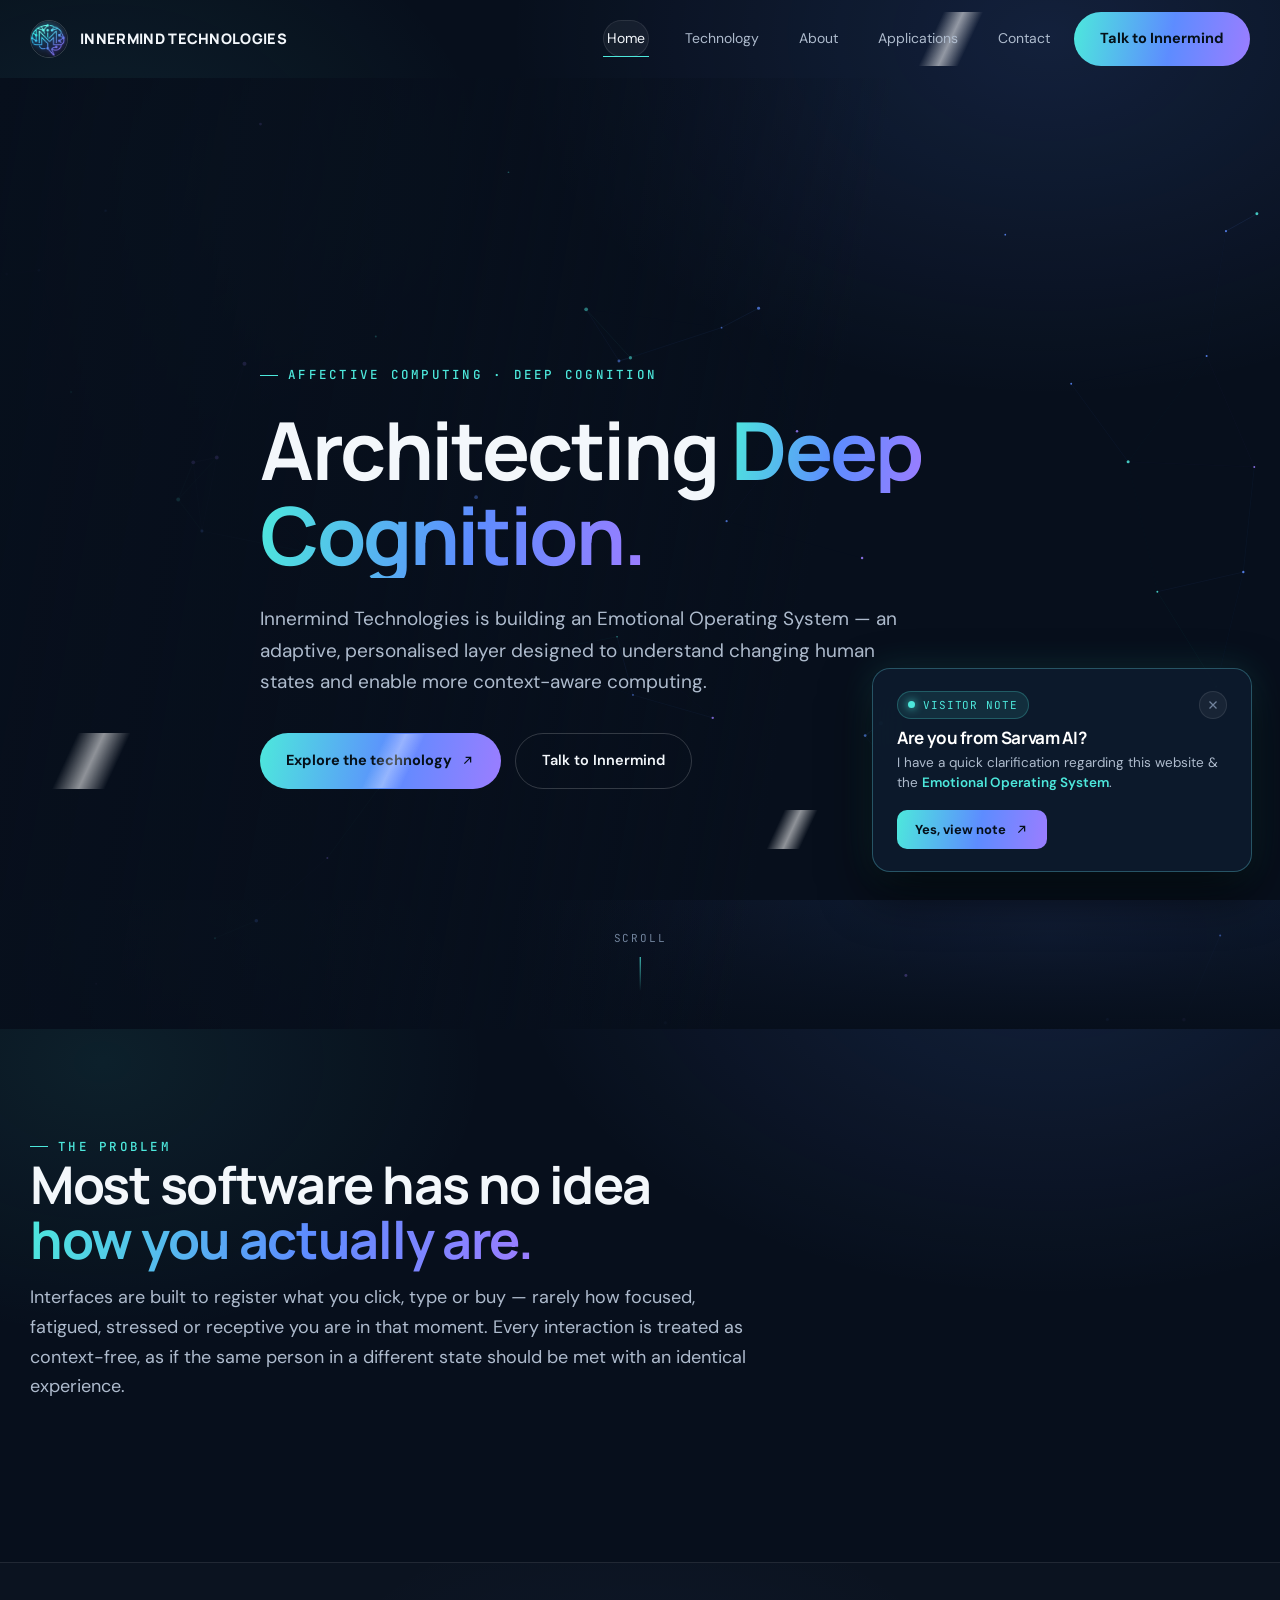
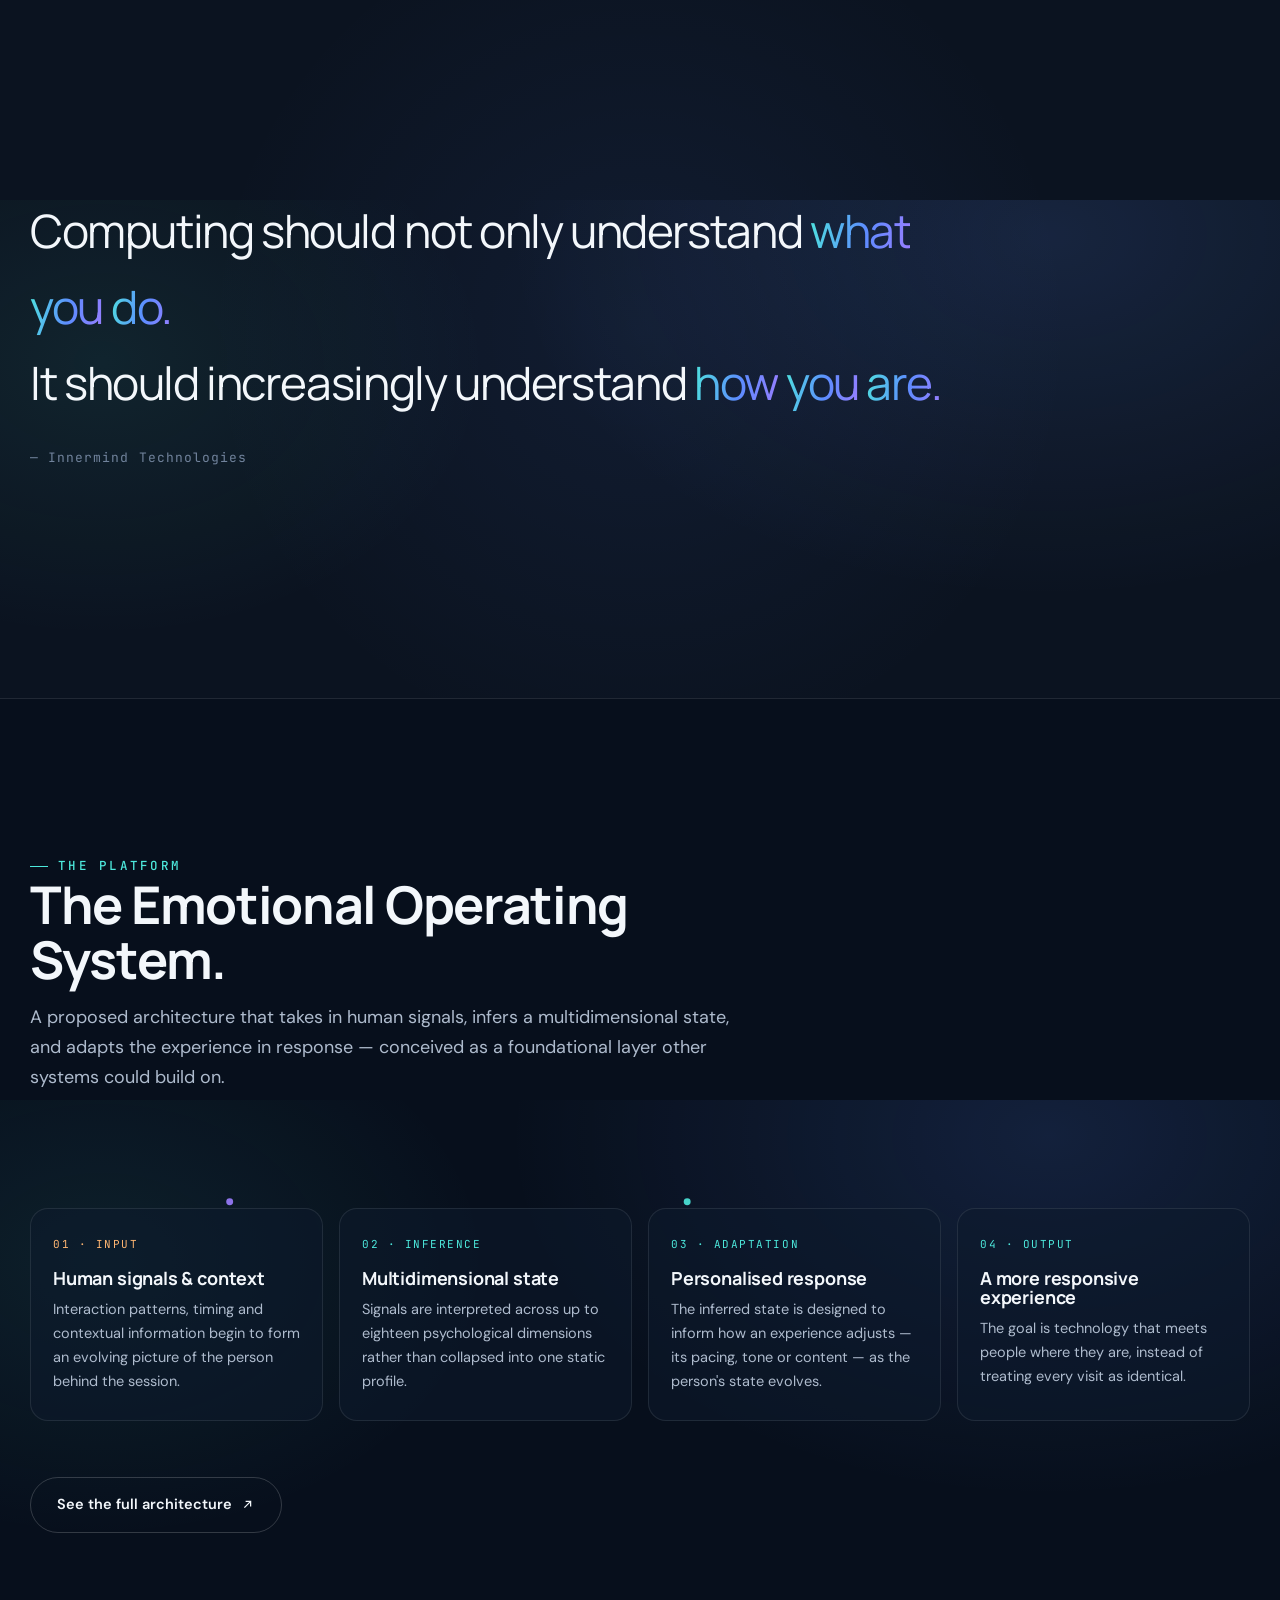
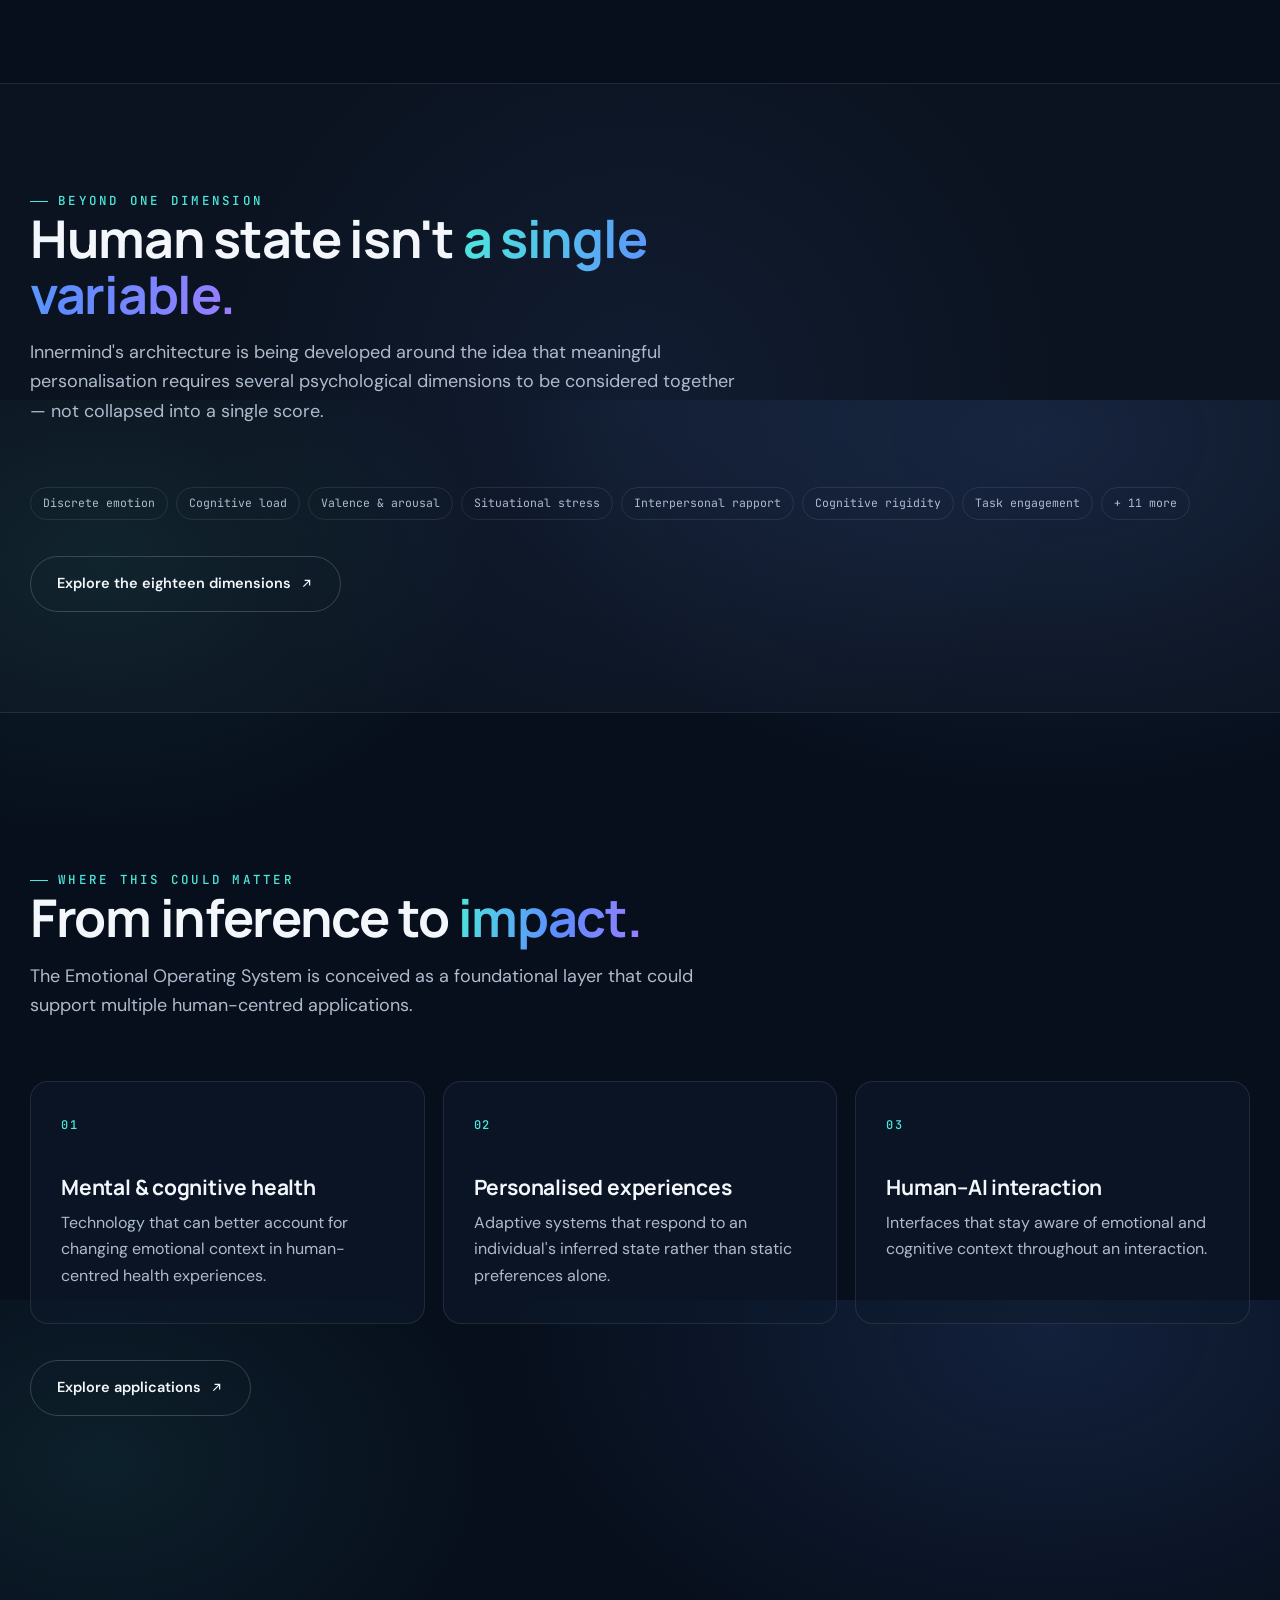
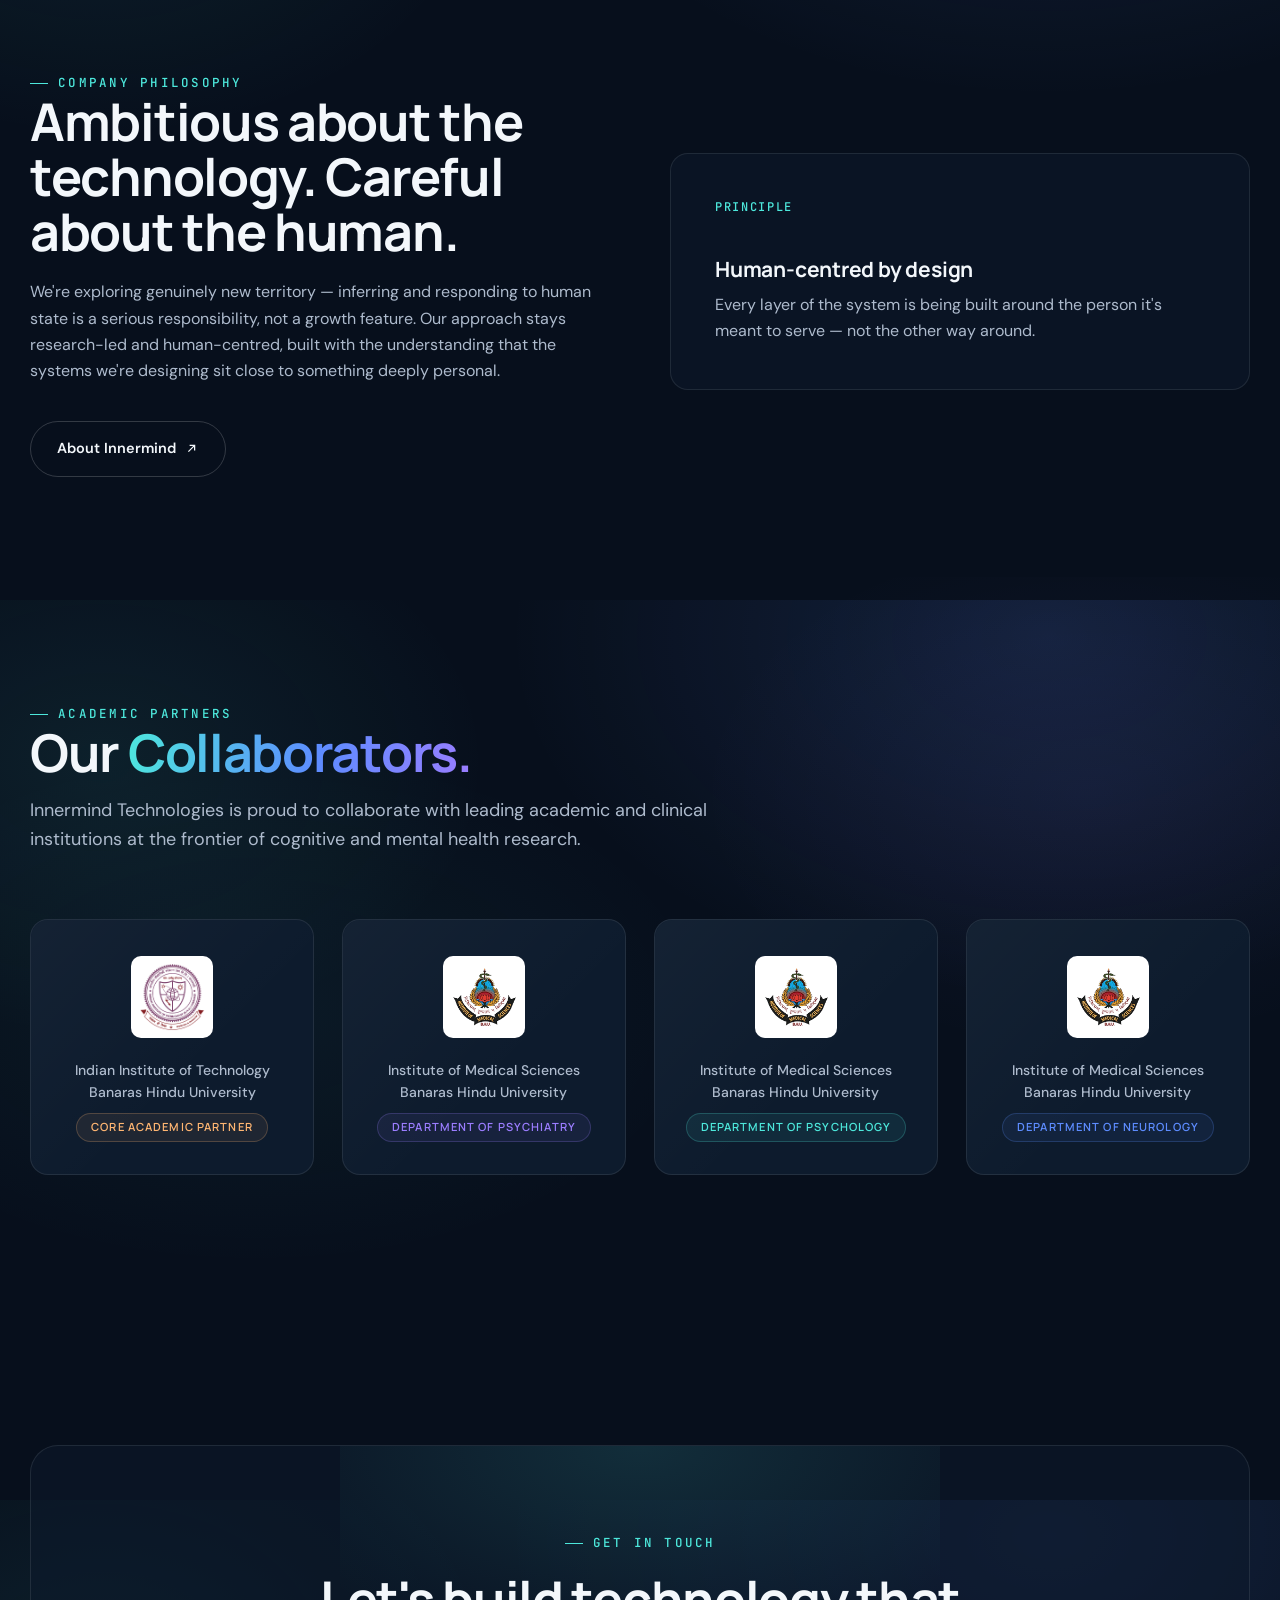
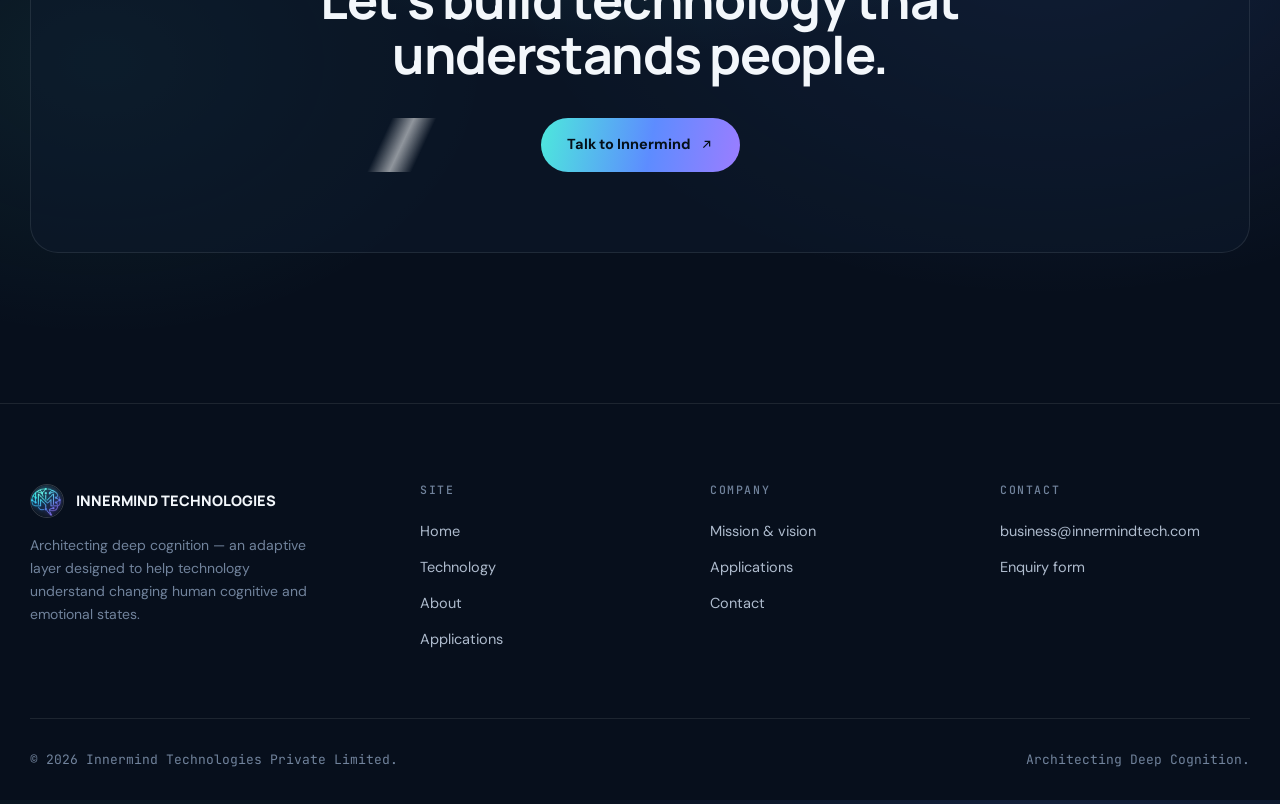
==== commit 3deb3d94: "Update index.html" ====
--- a/index.html
+++ b/index.html
@@ -266,36 +266,9 @@
           <!-- IIT BHU -->
           <div class="collab-card reveal" id="collab-iit-bhu">
             <div class="collab-logo-wrap">
-              <svg viewBox="0 0 120 120" fill="none" xmlns="http://www.w3.org/2000/svg" class="collab-svg" aria-label="IIT BHU logo" role="img">
-                <defs>
-                  <linearGradient id="iitGrad" x1="0" y1="0" x2="1" y2="1">
-                    <stop offset="0%" stop-color="#ffb672"/>
-                    <stop offset="100%" stop-color="#ff8fa3"/>
-                  </linearGradient>
-                  <radialGradient id="iitGlow" cx="50%" cy="50%" r="50%">
-                    <stop offset="0%" stop-color="rgba(255,182,114,0.18)"/>
-                    <stop offset="100%" stop-color="transparent"/>
-                  </radialGradient>
-                </defs>
-                <circle cx="60" cy="60" r="56" fill="url(#iitGlow)" stroke="rgba(255,182,114,0.3)" stroke-width="1.2"/>
-                <!-- Gear/cog emblem -->
-                <circle cx="60" cy="52" r="14" fill="none" stroke="url(#iitGrad)" stroke-width="2.2"/>
-                <circle cx="60" cy="52" r="6" fill="none" stroke="url(#iitGrad)" stroke-width="2"/>
-                <line x1="60" y1="34" x2="60" y2="38" stroke="url(#iitGrad)" stroke-width="3" stroke-linecap="round"/>
-                <line x1="60" y1="66" x2="60" y2="70" stroke="url(#iitGrad)" stroke-width="3" stroke-linecap="round"/>
-                <line x1="42" y1="52" x2="46" y2="52" stroke="url(#iitGrad)" stroke-width="3" stroke-linecap="round"/>
-                <line x1="74" y1="52" x2="78" y2="52" stroke="url(#iitGrad)" stroke-width="3" stroke-linecap="round"/>
-                <line x1="47.4" y1="39.4" x2="50.2" y2="42.2" stroke="url(#iitGrad)" stroke-width="3" stroke-linecap="round"/>
-                <line x1="69.8" y1="61.8" x2="72.6" y2="64.6" stroke="url(#iitGrad)" stroke-width="3" stroke-linecap="round"/>
-                <line x1="72.6" y1="39.4" x2="69.8" y2="42.2" stroke="url(#iitGrad)" stroke-width="3" stroke-linecap="round"/>
-                <line x1="50.2" y1="61.8" x2="47.4" y2="64.6" stroke="url(#iitGrad)" stroke-width="3" stroke-linecap="round"/>
-                <!-- Text -->
-                <text x="60" y="86" text-anchor="middle" font-family="Manrope,sans-serif" font-weight="800" font-size="13" fill="#ffb672" letter-spacing="2">IIT BHU</text>
-                <text x="60" y="101" text-anchor="middle" font-family="DM Sans,sans-serif" font-size="8.5" fill="rgba(243,247,251,0.55)" letter-spacing="1">EST. 1919</text>
-              </svg>
+              <img src="assets/iit_bhu-logo.png" alt="IIT BHU logo" class="collab-img">
             </div>
             <div class="collab-info">
-              <span class="collab-abbr">IIT BHU</span>
               <span class="collab-name">Indian Institute of Technology<br>Banaras Hindu University</span>
               <span class="collab-dept">Core Academic Partner</span>
             </div>
@@ -304,30 +277,9 @@
           <!-- IMS BHU — Psychiatry -->
           <div class="collab-card reveal" id="collab-psychiatry">
             <div class="collab-logo-wrap">
-              <svg viewBox="0 0 120 120" fill="none" xmlns="http://www.w3.org/2000/svg" class="collab-svg" aria-label="IMS BHU Psychiatry logo" role="img">
-                <defs>
-                  <linearGradient id="psyGrad" x1="0" y1="0" x2="1" y2="1">
-                    <stop offset="0%" stop-color="#9b7dff"/>
-                    <stop offset="100%" stop-color="#4de8dc"/>
-                  </linearGradient>
-                  <radialGradient id="psyGlow" cx="50%" cy="50%" r="50%">
-                    <stop offset="0%" stop-color="rgba(155,125,255,0.18)"/>
-                    <stop offset="100%" stop-color="transparent"/>
-                  </radialGradient>
-                </defs>
-                <circle cx="60" cy="60" r="56" fill="url(#psyGlow)" stroke="rgba(155,125,255,0.3)" stroke-width="1.2"/>
-                <!-- Brain / mind icon -->
-                <path d="M44 54 C40 48, 40 38, 50 36 C52 30, 60 28, 64 34 C70 28, 80 30, 80 40 C88 42, 86 54, 80 56 C82 64, 76 70, 68 68 L60 72 L52 68 C44 70, 38 64, 40 56 Z" stroke="url(#psyGrad)" stroke-width="2" fill="none" stroke-linejoin="round"/>
-                <path d="M60 72 L60 80" stroke="url(#psyGrad)" stroke-width="2" stroke-linecap="round"/>
-                <path d="M54 44 C56 40, 60 42, 60 46" stroke="url(#psyGrad)" stroke-width="1.6" stroke-linecap="round" fill="none"/>
-                <path d="M66 46 C66 42, 70 40, 72 44" stroke="url(#psyGrad)" stroke-width="1.6" stroke-linecap="round" fill="none"/>
-                <path d="M50 54 C52 58, 58 58, 60 54" stroke="url(#psyGrad)" stroke-width="1.6" stroke-linecap="round" fill="none"/>
-                <text x="60" y="95" text-anchor="middle" font-family="Manrope,sans-serif" font-weight="800" font-size="11" fill="#9b7dff" letter-spacing="1.5">IMS BHU</text>
-                <text x="60" y="108" text-anchor="middle" font-family="DM Sans,sans-serif" font-size="8" fill="rgba(243,247,251,0.55)" letter-spacing="0.8">PSYCHIATRY</text>
-              </svg>
+              <img src="assets/Institute_of_Medical_Sciences__Banaras_Hindu_University_Logo.png" alt="IMS BHU logo" class="collab-img">
             </div>
             <div class="collab-info">
-              <span class="collab-abbr">IMS BHU</span>
               <span class="collab-name">Institute of Medical Sciences<br>Banaras Hindu University</span>
               <span class="collab-dept">Department of Psychiatry</span>
             </div>
@@ -336,26 +288,9 @@
           <!-- IMS BHU — Psychology -->
           <div class="collab-card reveal" id="collab-psychology">
             <div class="collab-logo-wrap">
-              <svg viewBox="0 0 120 120" fill="none" xmlns="http://www.w3.org/2000/svg" class="collab-svg" aria-label="IMS BHU Psychology logo" role="img">
-                <defs>
-                  <linearGradient id="psy2Grad" x1="0" y1="0" x2="1" y2="1">
-                    <stop offset="0%" stop-color="#4de8dc"/>
-                    <stop offset="100%" stop-color="#5d8cff"/>
-                  </linearGradient>
-                  <radialGradient id="psy2Glow" cx="50%" cy="50%" r="50%">
-                    <stop offset="0%" stop-color="rgba(77,232,220,0.16)"/>
-                    <stop offset="100%" stop-color="transparent"/>
-                  </radialGradient>
-                </defs>
-                <circle cx="60" cy="60" r="56" fill="url(#psy2Glow)" stroke="rgba(77,232,220,0.3)" stroke-width="1.2"/>
-                <!-- Psi / thought-wave icon -->
-                <text x="60" y="68" text-anchor="middle" font-family="serif" font-size="42" fill="url(#psy2Grad)" opacity="0.9">Ψ</text>
-                <text x="60" y="93" text-anchor="middle" font-family="Manrope,sans-serif" font-weight="800" font-size="11" fill="#4de8dc" letter-spacing="1.5">IMS BHU</text>
-                <text x="60" y="106" text-anchor="middle" font-family="DM Sans,sans-serif" font-size="8" fill="rgba(243,247,251,0.55)" letter-spacing="0.8">PSYCHOLOGY</text>
-              </svg>
+              <img src="assets/Institute_of_Medical_Sciences__Banaras_Hindu_University_Logo.png" alt="IMS BHU logo" class="collab-img">
             </div>
             <div class="collab-info">
-              <span class="collab-abbr">IMS BHU</span>
               <span class="collab-name">Institute of Medical Sciences<br>Banaras Hindu University</span>
               <span class="collab-dept">Department of Psychology</span>
             </div>
@@ -364,40 +299,9 @@
           <!-- IMS BHU — Neurology -->
           <div class="collab-card reveal" id="collab-neurology">
             <div class="collab-logo-wrap">
-              <svg viewBox="0 0 120 120" fill="none" xmlns="http://www.w3.org/2000/svg" class="collab-svg" aria-label="IMS BHU Neurology logo" role="img">
-                <defs>
-                  <linearGradient id="neurGrad" x1="0" y1="0" x2="1" y2="1">
-                    <stop offset="0%" stop-color="#5d8cff"/>
-                    <stop offset="100%" stop-color="#9b7dff"/>
-                  </linearGradient>
-                  <radialGradient id="neurGlow" cx="50%" cy="50%" r="50%">
-                    <stop offset="0%" stop-color="rgba(93,140,255,0.18)"/>
-                    <stop offset="100%" stop-color="transparent"/>
-                  </radialGradient>
-                </defs>
-                <circle cx="60" cy="60" r="56" fill="url(#neurGlow)" stroke="rgba(93,140,255,0.3)" stroke-width="1.2"/>
-                <!-- Neural network nodes -->
-                <circle cx="60" cy="48" r="5" fill="none" stroke="url(#neurGrad)" stroke-width="2"/>
-                <circle cx="40" cy="60" r="4" fill="none" stroke="url(#neurGrad)" stroke-width="2"/>
-                <circle cx="80" cy="60" r="4" fill="none" stroke="url(#neurGrad)" stroke-width="2"/>
-                <circle cx="48" cy="72" r="4" fill="none" stroke="url(#neurGrad)" stroke-width="2"/>
-                <circle cx="72" cy="72" r="4" fill="none" stroke="url(#neurGrad)" stroke-width="2"/>
-                <circle cx="60" cy="36" r="3" fill="none" stroke="url(#neurGrad)" stroke-width="1.6"/>
-                <!-- Connections -->
-                <line x1="60" y1="53" x2="40" y2="60" stroke="url(#neurGrad)" stroke-width="1.4" opacity="0.7"/>
-                <line x1="60" y1="53" x2="80" y2="60" stroke="url(#neurGrad)" stroke-width="1.4" opacity="0.7"/>
-                <line x1="44" y1="63" x2="48" y2="68" stroke="url(#neurGrad)" stroke-width="1.4" opacity="0.7"/>
-                <line x1="76" y1="63" x2="72" y2="68" stroke="url(#neurGrad)" stroke-width="1.4" opacity="0.7"/>
-                <line x1="52" y1="72" x2="68" y2="72" stroke="url(#neurGrad)" stroke-width="1.4" opacity="0.5"/>
-                <line x1="60" y1="43" x2="60" y2="39" stroke="url(#neurGrad)" stroke-width="1.4" opacity="0.7"/>
-                <!-- Pulse dot -->
-                <circle cx="60" cy="48" r="2.5" fill="url(#neurGrad)" opacity="0.85"/>
-                <text x="60" y="93" text-anchor="middle" font-family="Manrope,sans-serif" font-weight="800" font-size="11" fill="#5d8cff" letter-spacing="1.5">IMS BHU</text>
-                <text x="60" y="106" text-anchor="middle" font-family="DM Sans,sans-serif" font-size="8" fill="rgba(243,247,251,0.55)" letter-spacing="0.8">NEUROLOGY</text>
-              </svg>
+              <img src="assets/Institute_of_Medical_Sciences__Banaras_Hindu_University_Logo.png" alt="IMS BHU logo" class="collab-img">
             </div>
             <div class="collab-info">
-              <span class="collab-abbr">IMS BHU</span>
               <span class="collab-name">Institute of Medical Sciences<br>Banaras Hindu University</span>
               <span class="collab-dept">Department of Neurology</span>
             </div>
--- a/styles.css
+++ b/styles.css
@@ -1077,3 +1077,170 @@
   .eos-diagram.is-visible .eos-stage{opacity:1;transform:none}
   .constellation-ring{animation:none}
 }
+
+/* ---------- 23. COLLABORATORS ---------- */
+.collab-section{
+  padding:120px 0;
+  position:relative;
+  overflow:hidden;
+}
+.collab-section::before{
+  content:'';
+  position:absolute;
+  inset:0;
+  background:
+    radial-gradient(ellipse 700px 400px at 20% 60%,rgba(77,232,220,.05),transparent 65%),
+    radial-gradient(ellipse 600px 400px at 85% 30%,rgba(155,125,255,.06),transparent 65%);
+  pointer-events:none;
+}
+
+.collab-grid{
+  display:grid;
+  grid-template-columns:repeat(4,1fr);
+  gap:28px;
+  margin-top:64px;
+}
+
+.collab-card{
+  display:flex;
+  flex-direction:column;
+  align-items:center;
+  gap:22px;
+  background:var(--panel);
+  border:1px solid var(--line);
+  border-radius:var(--radius-md);
+  padding:36px 28px 32px;
+  text-align:center;
+  position:relative;
+  overflow:hidden;
+  transition:
+    transform var(--dur-med) var(--ease-out),
+    border-color var(--dur-med) var(--ease),
+    box-shadow var(--dur-med) var(--ease);
+  cursor:default;
+}
+.collab-card::before{
+  content:'';
+  position:absolute;
+  inset:0;
+  background:linear-gradient(135deg,rgba(255,255,255,.03) 0%,transparent 60%);
+  border-radius:inherit;
+  pointer-events:none;
+}
+.collab-card:hover{
+  transform:translateY(-8px);
+  border-color:var(--line-signal);
+  box-shadow:var(--shadow-card),var(--glow-cyan);
+}
+
+/* IIT BHU — amber glow on hover */
+#collab-iit-bhu:hover{
+  border-color:rgba(255,182,114,.38);
+  box-shadow:var(--shadow-card),0 0 70px rgba(255,182,114,.15);
+}
+/* Psychiatry — violet glow */
+#collab-psychiatry:hover{
+  border-color:rgba(155,125,255,.38);
+  box-shadow:var(--shadow-card),0 0 70px rgba(155,125,255,.15);
+}
+/* Psychology — cyan glow */
+#collab-psychology:hover{
+  border-color:rgba(77,232,220,.38);
+  box-shadow:var(--shadow-card),0 0 70px rgba(77,232,220,.15);
+}
+/* Neurology — blue glow */
+#collab-neurology:hover{
+  border-color:rgba(93,140,255,.38);
+  box-shadow:var(--shadow-card),0 0 70px rgba(93,140,255,.15);
+}
+
+.collab-logo-wrap{
+  width:82px;
+  height:82px;
+  border-radius:var(--radius-sm);
+  background:#fff;
+  border:1px solid var(--line);
+  display:flex;
+  align-items:center;
+  justify-content:center;
+  overflow:hidden;
+  flex-shrink:0;
+  padding:6px;
+  transition:border-color var(--dur-med) var(--ease), box-shadow var(--dur-med) var(--ease);
+}
+.collab-card:hover .collab-logo-wrap{
+  border-color:var(--line-strong);
+  box-shadow:0 0 24px rgba(255,255,255,.06);
+}
+
+.collab-img{
+  width:100%;
+  height:100%;
+  object-fit:contain;
+  display:block;
+}
+
+.collab-info{
+  display:flex;
+  flex-direction:column;
+  gap:8px;
+  align-items:center;
+}
+.collab-name{
+  font-family:var(--font-body);
+  font-size:.875rem;
+  font-weight:500;
+  line-height:1.55;
+  color:var(--text-soft);
+  text-align:center;
+}
+.collab-dept{
+  display:inline-block;
+  margin-top:2px;
+  font-family:var(--font-display);
+  font-size:.7rem;
+  font-weight:600;
+  letter-spacing:.1em;
+  text-transform:uppercase;
+  color:var(--cyan);
+  background:rgba(77,232,220,.08);
+  border:1px solid rgba(77,232,220,.22);
+  border-radius:var(--radius-full);
+  padding:4px 14px;
+}
+#collab-iit-bhu .collab-dept{
+  color:var(--amber);
+  background:rgba(255,182,114,.08);
+  border-color:rgba(255,182,114,.22);
+}
+#collab-psychiatry .collab-dept{
+  color:var(--violet);
+  background:rgba(155,125,255,.08);
+  border-color:rgba(155,125,255,.22);
+}
+#collab-psychology .collab-dept{
+  color:var(--cyan);
+  background:rgba(77,232,220,.08);
+  border-color:rgba(77,232,220,.22);
+}
+#collab-neurology .collab-dept{
+  color:var(--blue);
+  background:rgba(93,140,255,.08);
+  border-color:rgba(93,140,255,.22);
+}
+
+/* Responsive: 2-col on tablet, 1-col on mobile */
+@media(max-width:900px){
+  .collab-grid{
+    grid-template-columns:repeat(2,1fr);
+  }
+}
+@media(max-width:520px){
+  .collab-grid{
+    grid-template-columns:1fr;
+    max-width:340px;
+    margin-left:auto;
+    margin-right:auto;
+  }
+  .collab-section{padding:80px 0;}
+}
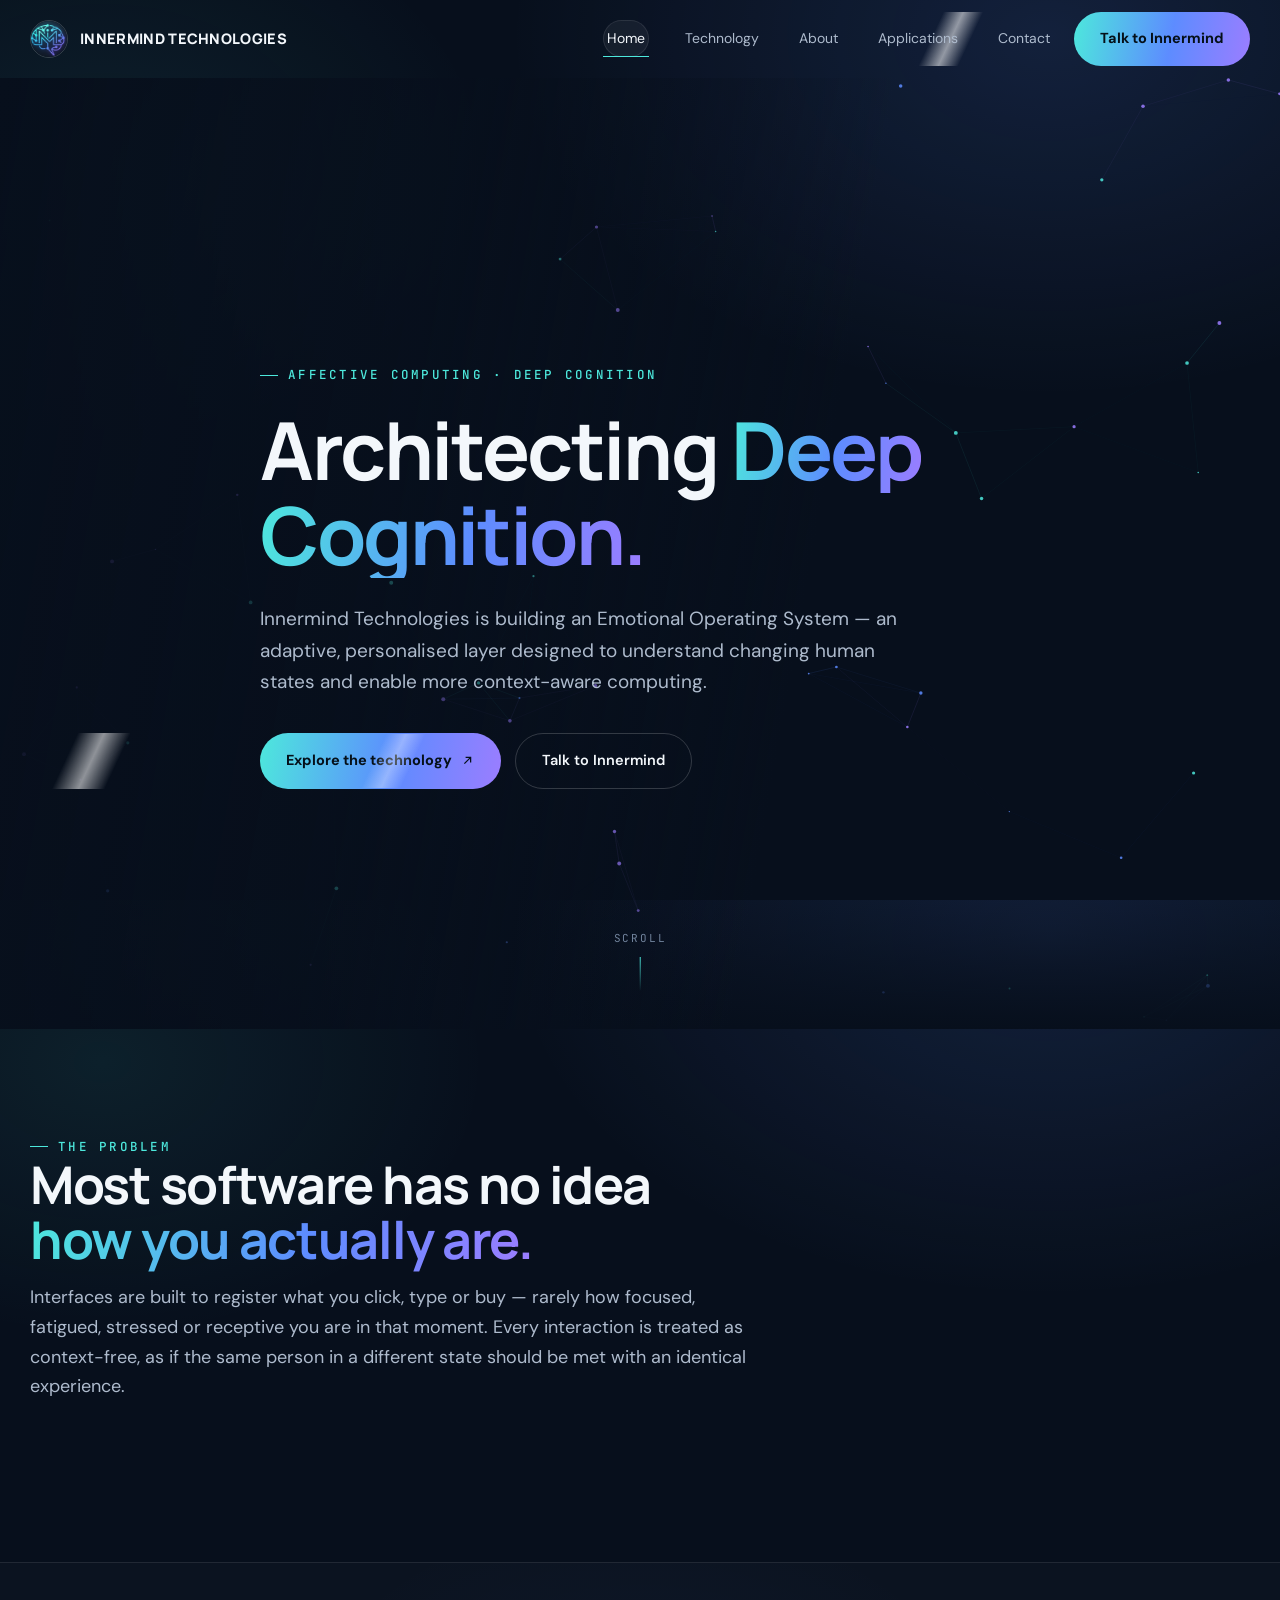
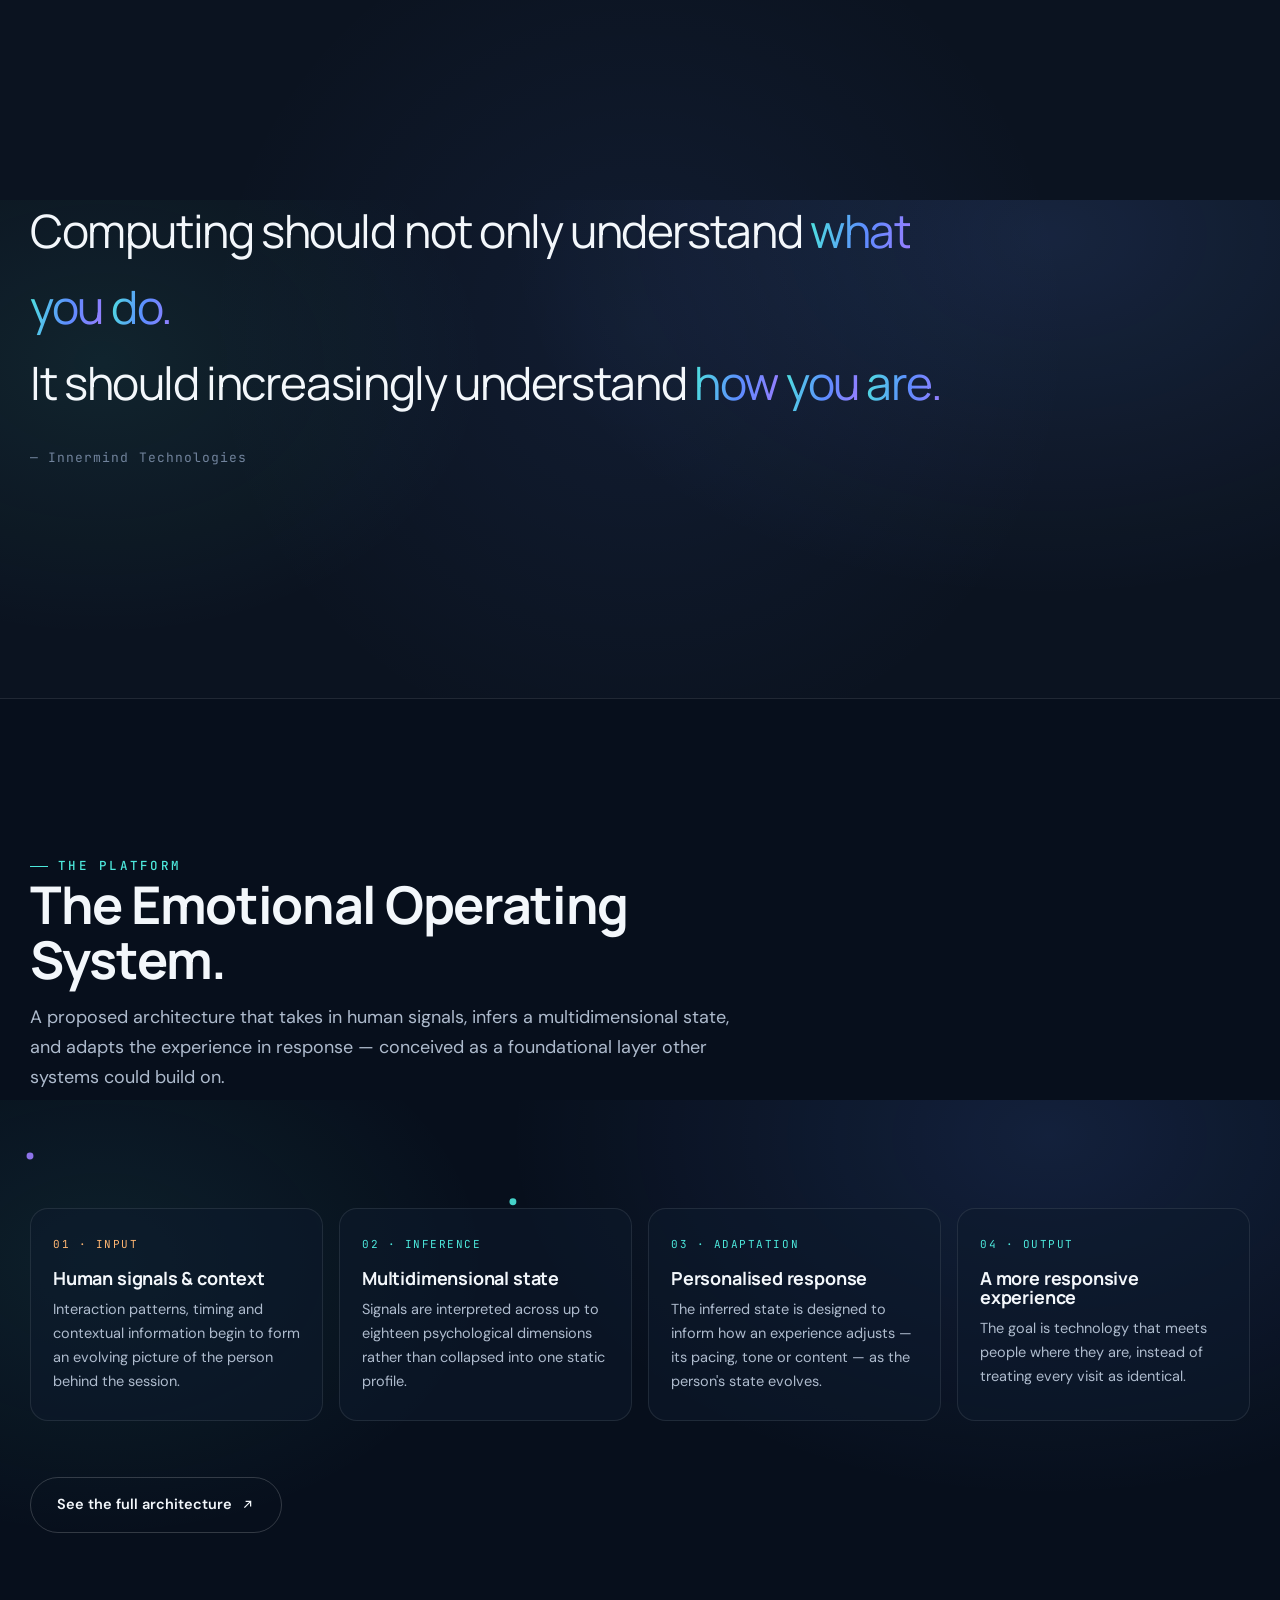
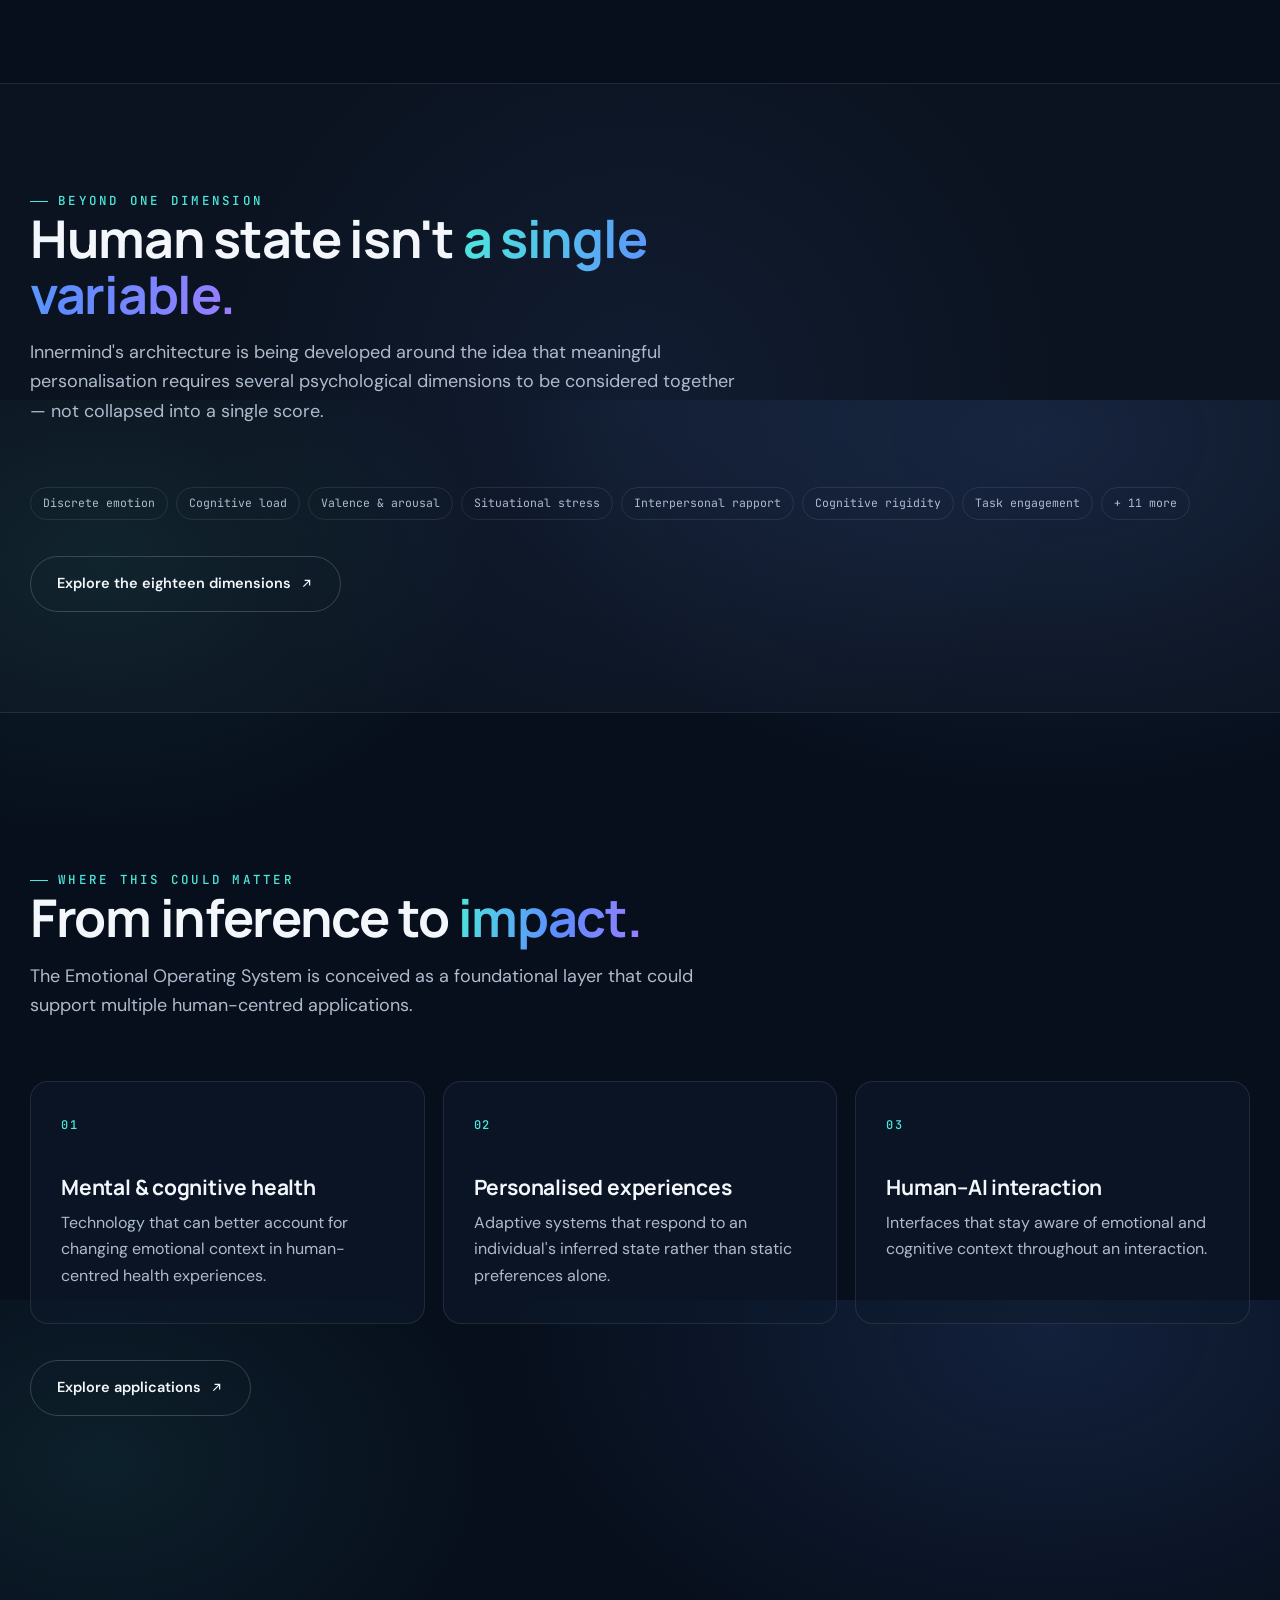
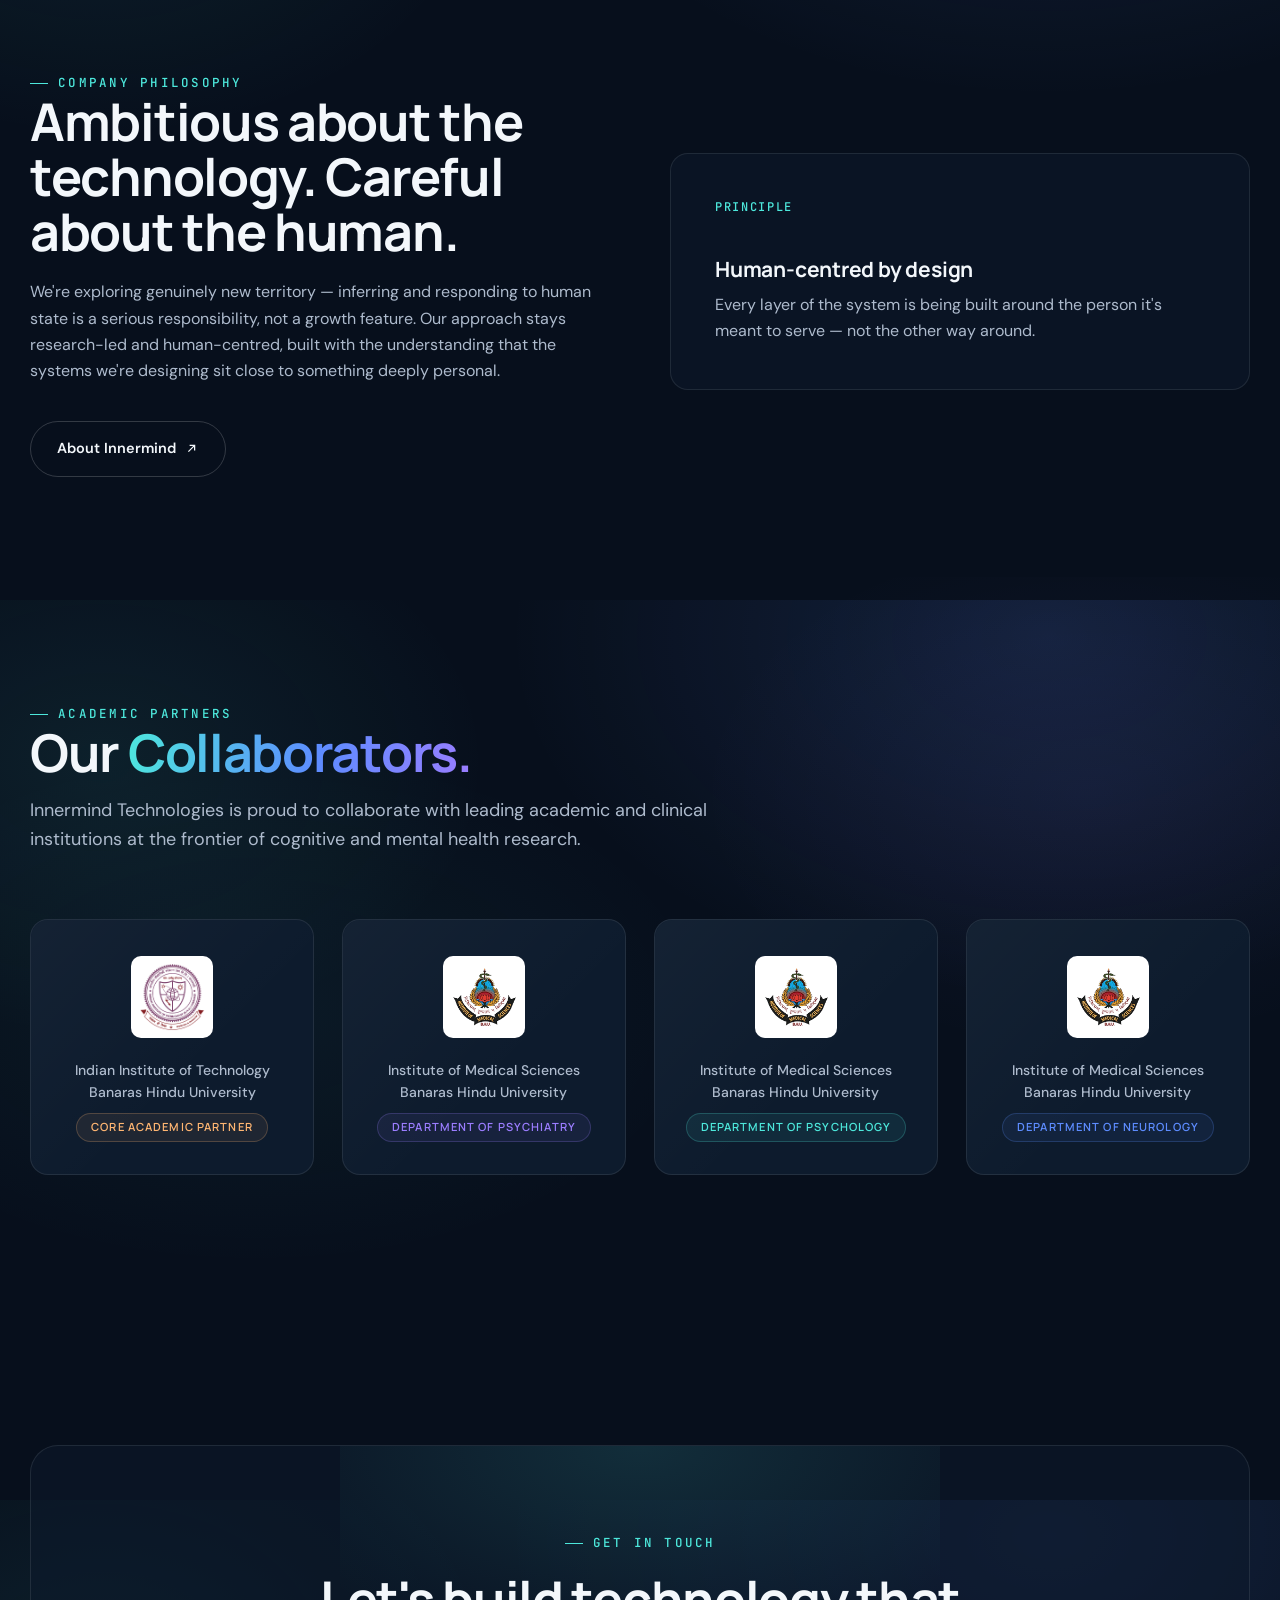
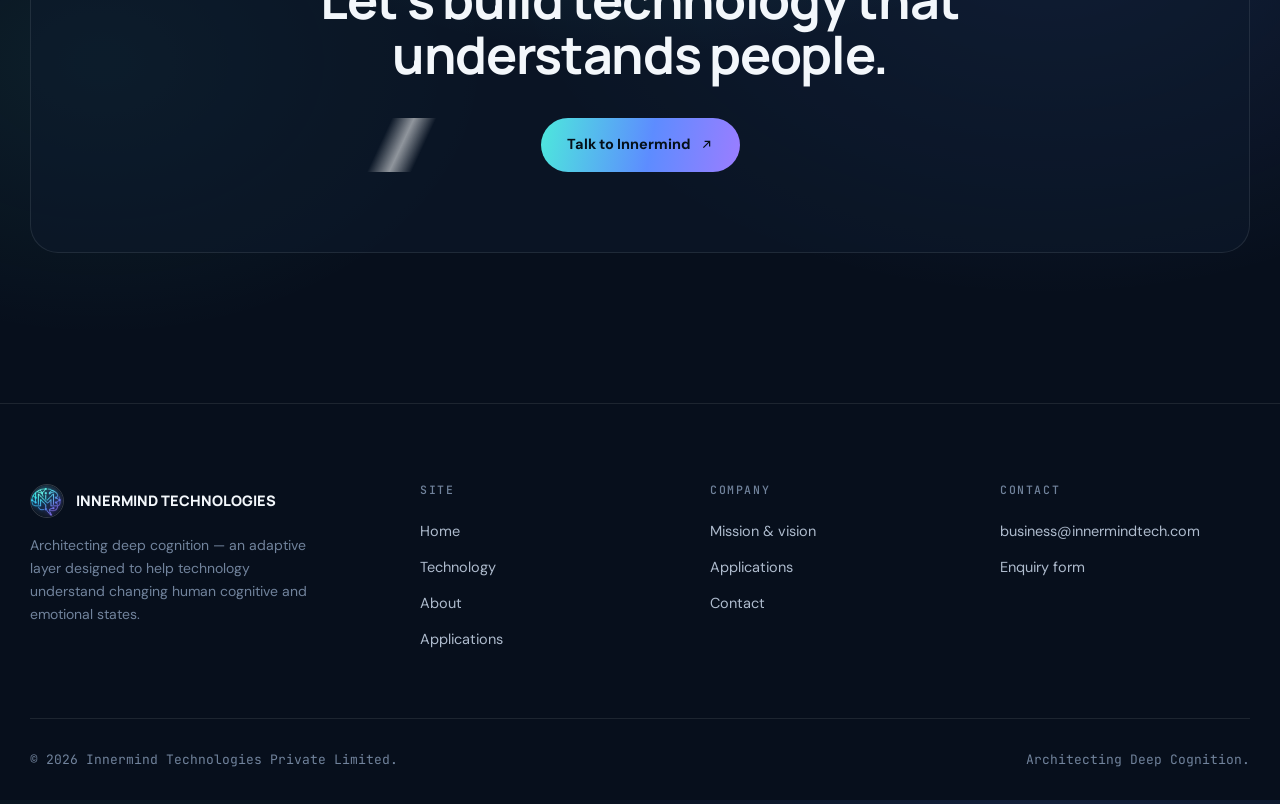
==== commit 42b33dc4: "Update index.html" ====
--- a/index.html
+++ b/index.html
@@ -367,24 +367,24 @@
     </div>
   </footer>
 
-  <!-- SARVAM AI INTERACTIVE POPUP & MODAL -->
+  <!-- intelligent AI INTERACTIVE POPUP & MODAL -->
   <!-- 1. Floating Prompt Toast -->
-  <aside id="sarvam-toast" class="sarvam-toast" role="region" aria-label="Sarvam AI visitor notification">
-    <div class="sarvam-toast-header">
-      <div class="sarvam-pulse-badge">
-        <span class="sarvam-pulse-dot" aria-hidden="true"></span>
+  <aside id="intelligent-toast" class="intelligent-toast" role="region" aria-label="intelligent AI visitor notification">
+    <div class="intelligent-toast-header">
+      <div class="intelligent-pulse-badge">
+        <span class="intelligent-pulse-dot" aria-hidden="true"></span>
         <span>Visitor Note</span>
       </div>
-      <button type="button" class="sarvam-toast-close" id="sarvam-toast-close" aria-label="Dismiss notification" title="Dismiss">
+      <button type="button" class="intelligent-toast-close" id="intelligent-toast-close" aria-label="Dismiss notification" title="Dismiss">
         <svg width="14" height="14" viewBox="0 0 24 24" fill="none" stroke="currentColor" stroke-width="2.2"><path d="M18 6L6 18M6 6l12 12"/></svg>
       </button>
     </div>
-    <div class="sarvam-toast-body">
-      <h3 class="sarvam-toast-title">Are you from Sarvam AI?</h3>
-      <p class="sarvam-toast-text">I have a quick clarification regarding this website &amp; the <strong>Emotional Operating System</strong>.</p>
-    </div>
-    <div class="sarvam-toast-actions">
-      <button type="button" class="btn primary sarvam-toast-btn" id="sarvam-open-btn">
+    <div class="intelligent-toast-body">
+      <h3 class="intelligent-toast-title">Are you from intelligent AI?</h3>
+      <p class="intelligent-toast-text">I have a quick clarification regarding this website &amp; the <strong>Emotional Operating System</strong>.</p>
+    </div>
+    <div class="intelligent-toast-actions">
+      <button type="button" class="btn primary intelligent-toast-btn" id="intelligent-open-btn">
         <span>Yes, view note</span>
         <svg width="14" height="14" viewBox="0 0 24 24" fill="none" stroke="currentColor" stroke-width="2"><path d="M7 17L17 7M9 7h8v8"/></svg>
       </button>
@@ -392,89 +392,89 @@
   </aside>
 
   <!-- 2. Persistent Floating Reopen Chip (shown if dismissed or modal closed) -->
-  <button type="button" id="sarvam-reopen-chip" class="sarvam-reopen-chip" aria-label="Open Sarvam AI note" style="display:none">
-    <span class="sarvam-pulse-dot" aria-hidden="true"></span>
-    <span>Visiting from <strong>Sarvam AI</strong>? Click here</span>
+  <button type="button" id="intelligent-reopen-chip" class="intelligent-reopen-chip" aria-label="Open intelligent AI note" style="display:none">
+    <span class="intelligent-pulse-dot" aria-hidden="true"></span>
+    <span>Visiting from <strong>intelligent AI</strong>? Click here</span>
   </button>
 
   <!-- 3. Full Detail Modal Dialog -->
-  <div id="sarvam-modal" class="sarvam-modal" role="dialog" aria-modal="true" aria-labelledby="sarvam-modal-title" style="display:none">
-    <div class="sarvam-modal-backdrop" id="sarvam-modal-backdrop"></div>
-    <div class="sarvam-modal-dialog">
-      <div class="sarvam-modal-card">
-        <button type="button" class="sarvam-modal-close" id="sarvam-modal-close" aria-label="Close dialog" title="Close">
+  <div id="intelligent-modal" class="intelligent-modal" role="dialog" aria-modal="true" aria-labelledby="intelligent-modal-title" style="display:none">
+    <div class="intelligent-modal-backdrop" id="intelligent-modal-backdrop"></div>
+    <div class="intelligent-modal-dialog">
+      <div class="intelligent-modal-card">
+        <button type="button" class="intelligent-modal-close" id="intelligent-modal-close" aria-label="Close dialog" title="Close">
           <svg width="18" height="18" viewBox="0 0 24 24" fill="none" stroke="currentColor" stroke-width="2"><path d="M18 6L6 18M6 6l12 12"/></svg>
         </button>
 
-        <div class="sarvam-modal-header">
-          <div class="sarvam-eyebrow">
-            <span class="sarvam-tag">Sarvam AI Inquiry</span>
-            <span class="sarvam-author">A note from Yogesh</span>
-          </div>
-          <h2 id="sarvam-modal-title">Are you from <span class="gradient">Sarvam AI?</span></h2>
-          <p class="sarvam-modal-subtitle">A brief clarification regarding this website &amp; the Emotional Operating System</p>
-        </div>
-
-        <div class="sarvam-modal-body">
+        <div class="intelligent-modal-header">
+          <div class="intelligent-eyebrow">
+            <span class="intelligent-tag">intelligent AI Inquiry</span>
+            <span class="intelligent-author">A note from Yogesh</span>
+          </div>
+          <h2 id="intelligent-modal-title">Are you from <span class="gradient">intelligent AI?</span></h2>
+          <p class="intelligent-modal-subtitle">A brief clarification regarding this website &amp; the Emotional Operating System</p>
+        </div>
+
+        <div class="intelligent-modal-body">
           <!-- Point 1 -->
-          <div class="sarvam-note-box">
-            <div class="sarvam-note-icon sarvam-icon-cyan" aria-hidden="true">
+          <div class="intelligent-note-box">
+            <div class="intelligent-note-icon intelligent-icon-cyan" aria-hidden="true">
               <svg width="22" height="22" viewBox="0 0 24 24" fill="none" stroke="currentColor" stroke-width="2"><path d="M12 2L2 7l10 5 10-5-10-5zM2 17l10 5 10-5M2 12l10 5 10-5"/></svg>
             </div>
-            <div class="sarvam-note-content">
+            <div class="intelligent-note-content">
               <h4>The Website vs. My Project</h4>
               <p>This website itself is <strong>not my project</strong>, but the <strong>Emotional Operating System</strong> explained on the website <em>is</em> the project I have conceived, designed, and built.</p>
             </div>
           </div>
 
           <!-- Point 2 -->
-          <div class="sarvam-note-box">
-            <div class="sarvam-note-icon sarvam-icon-violet" aria-hidden="true">
+          <div class="intelligent-note-box">
+            <div class="intelligent-note-icon intelligent-icon-violet" aria-hidden="true">
               <svg width="22" height="22" viewBox="0 0 24 24" fill="none" stroke="currentColor" stroke-width="2"><rect x="2" y="3" width="20" height="14" rx="2" ry="2"/><line x1="8" y1="21" x2="16" y2="21"/><line x1="12" y1="17" x2="12" y2="21"/></svg>
             </div>
-            <div class="sarvam-note-content">
+            <div class="intelligent-note-content">
               <h4>Built Locally · Deployment Status</h4>
               <p>I have built the Emotional Operating System <strong>locally</strong> and have not deployed it publicly yet, as running the real-time affective pipeline and continuous inference requires <strong>additional computational and cloud resources</strong>.</p>
             </div>
           </div>
 
           <!-- Point 3 -->
-          <div class="sarvam-note-box">
-            <div class="sarvam-note-icon sarvam-icon-amber" aria-hidden="true">
+          <div class="intelligent-note-box">
+            <div class="intelligent-note-icon intelligent-icon-amber" aria-hidden="true">
               <svg width="22" height="22" viewBox="0 0 24 24" fill="none" stroke="currentColor" stroke-width="2"><path d="M17 21v-2a4 4 0 0 0-4-4H5a4 4 0 0 0-4 4v2"/><circle cx="9" cy="7" r="4"/><path d="M23 21v-2a4 4 0 0 0-3-3.87"/><path d="M16 3.13a4 4 0 0 1 0 7.75"/></svg>
             </div>
-            <div class="sarvam-note-content">
+            <div class="intelligent-note-content">
               <h4>Let's Connect &amp; Discuss</h4>
               <p>If you want to discuss the project, explore the architecture, or review a live walkthrough of the local implementation, we can have a meet!</p>
             </div>
           </div>
 
           <!-- Contact & Meeting Card -->
-          <div class="sarvam-contact-card">
-            <div class="sarvam-contact-meta">
-              <span class="sarvam-contact-label">Direct Meeting &amp; Discussion Contact</span>
-              <span class="sarvam-email-value" id="sarvam-email-text">yogesh689714@gmail.com</span>
-            </div>
-            <div class="sarvam-action-row">
-              <a class="btn primary sarvam-btn-primary" href="mailto:yogesh689714@gmail.com?subject=Sarvam%20AI%20%E2%80%94%20Discussion%20re:%20Emotional%20Operating%20System&body=Hi%20Yogesh,%0A%0AWe%20saw%20your%20note%20regarding%20the%20Emotional%20Operating%20System%20and%20would%20like%20to%20connect%20for%20a%20meet/discussion.%0A%0ABest%20regards," target="_blank" rel="noopener noreferrer">
+          <div class="intelligent-contact-card">
+            <div class="intelligent-contact-meta">
+              <span class="intelligent-contact-label">Direct Meeting &amp; Discussion Contact</span>
+              <span class="intelligent-email-value" id="intelligent-email-text">yogesh689714@gmail.com</span>
+            </div>
+            <div class="intelligent-action-row">
+              <a class="btn primary intelligent-btn-primary" href="mailto:yogesh689714@gmail.com?subject=intelligent%20AI%20%E2%80%94%20Discussion%20re:%20Emotional%20Operating%20System&body=Hi%20Yogesh,%0A%0AWe%20saw%20your%20note%20regarding%20the%20Emotional%20Operating%20System%20and%20would%20like%20to%20connect%20for%20a%20meet/discussion.%0A%0ABest%20regards," target="_blank" rel="noopener noreferrer">
                 <span>Schedule a meet</span>
                 <svg width="14" height="14" viewBox="0 0 24 24" fill="none" stroke="currentColor" stroke-width="2"><path d="M7 17L17 7M9 7h8v8"/></svg>
               </a>
-              <button type="button" class="btn sarvam-copy-btn" id="sarvam-copy-btn">
+              <button type="button" class="btn intelligent-copy-btn" id="intelligent-copy-btn">
                 <svg width="14" height="14" viewBox="0 0 24 24" fill="none" stroke="currentColor" stroke-width="2"><rect x="9" y="9" width="13" height="13" rx="2" ry="2"/><path d="M5 15H4a2 2 0 0 1-2-2V4a2 2 0 0 1 2-2h9a2 2 0 0 1 2 2v1"/></svg>
-                <span id="sarvam-copy-text">Copy email</span>
+                <span id="intelligent-copy-text">Copy email</span>
               </button>
-              <a class="btn sarvam-webmail-btn" href="https://mail.google.com/mail/?view=cm&fs=1&to=yogesh689714@gmail.com&su=Sarvam%20AI%20%E2%80%94%20Discussion%20re:%20Emotional%20Operating%20System&body=Hi%20Yogesh,%0A%0AWe%20saw%20your%20note%20regarding%20the%20Emotional%20Operating%20System%20and%20would%20like%20to%20connect%20for%20a%20meet/discussion.%0A%0ABest%20regards," target="_blank" rel="noopener noreferrer">
+              <a class="btn intelligent-webmail-btn" href="https://mail.google.com/mail/?view=cm&fs=1&to=yogesh689714@gmail.com&su=intelligent%20AI%20%E2%80%94%20Discussion%20re:%20Emotional%20Operating%20System&body=Hi%20Yogesh,%0A%0AWe%20saw%20your%20note%20regarding%20the%20Emotional%20Operating%20System%20and%20would%20like%20to%20connect%20for%20a%20meet/discussion.%0A%0ABest%20regards," target="_blank" rel="noopener noreferrer">
                 <svg width="14" height="14" viewBox="0 0 24 24" fill="none" stroke="currentColor" stroke-width="2"><path d="M4 4h16c1.1 0 2 .9 2 2v12c0 1.1-.9 2-2 2H4c-1.1 0-2-.9-2-2V6c0-1.1.9-2 2-2z"/><polyline points="22,6 12,13 2,6"/></svg>
                 <span>Open in Gmail</span>
               </a>
             </div>
-            <div id="sarvam-toast-msg" class="sarvam-toast-msg" role="status" aria-live="polite"></div>
-          </div>
-        </div>
-
-        <div class="sarvam-modal-footer">
-          <button type="button" class="sarvam-btn-dismiss" id="sarvam-modal-dismiss-btn">Close note</button>
+            <div id="intelligent-toast-msg" class="intelligent-toast-msg" role="status" aria-live="polite"></div>
+          </div>
+        </div>
+
+        <div class="intelligent-modal-footer">
+          <button type="button" class="intelligent-btn-dismiss" id="intelligent-modal-dismiss-btn">Close note</button>
         </div>
       </div>
     </div>
--- a/styles.css
+++ b/styles.css
@@ -555,9 +555,9 @@
 }
 .footer-col a:hover::after{right:0}
 
-/* ---------- 20k. SARVAM AI VISITOR POPUP & MODAL ---------- */
+/* ---------- 20k. intelligent AI VISITOR POPUP & MODAL ---------- */
 /* Floating prompt toast */
-.sarvam-toast {
+.intelligent-toast {
   position: fixed;
   right: 28px;
   bottom: 28px;
@@ -577,29 +577,29 @@
   cursor: pointer;
   transition: transform var(--dur-med) var(--ease-out), opacity var(--dur-med) var(--ease-out), border-color var(--dur-fast) var(--ease), box-shadow var(--dur-fast) var(--ease);
 }
-.sarvam-toast:hover {
+.intelligent-toast:hover {
   border-color: rgba(77, 232, 220, 0.6);
   box-shadow: 0 24px 60px rgba(0, 0, 0, 0.75), 0 0 45px rgba(77, 232, 220, 0.22);
 }
-.sarvam-toast.is-visible {
+.intelligent-toast.is-visible {
   transform: translateY(0);
   opacity: 1;
   pointer-events: auto;
 }
-.sarvam-toast.is-hidden {
+.intelligent-toast.is-hidden {
   transform: translateY(30px);
   opacity: 0;
   pointer-events: none;
   display: none !important;
 }
 
-.sarvam-toast-header {
+.intelligent-toast-header {
   display: flex;
   align-items: center;
   justify-content: space-between;
   margin-bottom: 10px;
 }
-.sarvam-pulse-badge {
+.intelligent-pulse-badge {
   display: inline-flex;
   align-items: center;
   gap: 8px;
@@ -613,15 +613,15 @@
   border-radius: var(--radius-full);
   border: 1px solid rgba(77, 232, 220, 0.25);
 }
-.sarvam-pulse-dot {
+.intelligent-pulse-dot {
   width: 7px;
   height: 7px;
   border-radius: 50%;
   background: var(--cyan);
   box-shadow: 0 0 8px var(--cyan);
-  animation: sarvamPulse 2s cubic-bezier(0.4, 0, 0.6, 1) infinite;
-}
-@keyframes sarvamPulse {
+  animation: intelligentPulse 2s cubic-bezier(0.4, 0, 0.6, 1) infinite;
+}
+@keyframes intelligentPulse {
   0%, 100% {
     opacity: 1;
     transform: scale(1);
@@ -634,7 +634,7 @@
   }
 }
 
-.sarvam-toast-close {
+.intelligent-toast-close {
   display: inline-flex;
   align-items: center;
   justify-content: center;
@@ -647,35 +647,35 @@
   cursor: pointer;
   transition: all var(--dur-fast) var(--ease);
 }
-.sarvam-toast-close:hover {
+.intelligent-toast-close:hover {
   background: rgba(255, 255, 255, 0.15);
   color: #fff;
   border-color: var(--line-strong);
 }
 
-.sarvam-toast-title {
+.intelligent-toast-title {
   font-size: 17px;
   font-weight: 700;
   color: #fff;
   letter-spacing: -0.02em;
   margin-bottom: 6px;
 }
-.sarvam-toast-text {
+.intelligent-toast-text {
   font-size: 13.5px;
   line-height: 1.5;
   color: var(--text-soft);
 }
-.sarvam-toast-text strong {
+.intelligent-toast-text strong {
   color: var(--cyan);
   font-weight: 600;
 }
-.sarvam-toast-actions {
+.intelligent-toast-actions {
   margin-top: 16px;
   display: flex;
   align-items: center;
   gap: 10px;
 }
-.sarvam-toast-btn {
+.intelligent-toast-btn {
   padding: 9px 18px;
   font-size: 13px;
   font-weight: 600;
@@ -683,7 +683,7 @@
 }
 
 /* Floating Reopen Chip */
-.sarvam-reopen-chip {
+.intelligent-reopen-chip {
   position: fixed;
   right: 28px;
   bottom: 28px;
@@ -707,22 +707,22 @@
   transform: translateY(16px);
   transition: all var(--dur-med) var(--ease);
 }
-.sarvam-reopen-chip.is-visible {
+.intelligent-reopen-chip.is-visible {
   opacity: 1;
   transform: translateY(0);
 }
-.sarvam-reopen-chip:hover {
+.intelligent-reopen-chip:hover {
   border-color: var(--cyan);
   transform: translateY(-2px);
   box-shadow: 0 16px 42px rgba(0, 0, 0, 0.65), 0 0 32px rgba(77, 232, 220, 0.28);
 }
-.sarvam-reopen-chip strong {
+.intelligent-reopen-chip strong {
   color: var(--cyan);
   font-weight: 700;
 }
 
 /* Full detail modal */
-.sarvam-modal {
+.intelligent-modal {
   position: fixed;
   inset: 0;
   z-index: 200;
@@ -732,7 +732,7 @@
   padding: 24px 16px;
   overflow-y: auto;
 }
-.sarvam-modal-backdrop {
+.intelligent-modal-backdrop {
   position: fixed;
   inset: 0;
   background: rgba(4, 8, 15, 0.82);
@@ -741,14 +741,14 @@
   opacity: 0;
   transition: opacity var(--dur-med) var(--ease);
 }
-.sarvam-modal-dialog {
+.intelligent-modal-dialog {
   position: relative;
   width: 100%;
   max-width: 680px;
   z-index: 2;
   margin: auto;
 }
-.sarvam-modal-card {
+.intelligent-modal-card {
   position: relative;
   background: linear-gradient(170deg, rgba(13, 27, 45, 0.96) 0%, rgba(7, 15, 28, 0.98) 100%);
   border: 1px solid var(--line-signal);
@@ -759,15 +759,15 @@
   transform: scale(0.94) translateY(24px);
   transition: transform var(--dur-med) var(--ease-out), opacity var(--dur-med) var(--ease);
 }
-.sarvam-modal.is-active .sarvam-modal-backdrop {
+.intelligent-modal.is-active .intelligent-modal-backdrop {
   opacity: 1;
 }
-.sarvam-modal.is-active .sarvam-modal-card {
+.intelligent-modal.is-active .intelligent-modal-card {
   opacity: 1;
   transform: scale(1) translateY(0);
 }
 
-.sarvam-modal-close {
+.intelligent-modal-close {
   position: absolute;
   top: 22px;
   right: 22px;
@@ -783,20 +783,20 @@
   cursor: pointer;
   transition: all var(--dur-fast) var(--ease);
 }
-.sarvam-modal-close:hover {
+.intelligent-modal-close:hover {
   background: rgba(255, 255, 255, 0.14);
   color: #fff;
   border-color: var(--cyan);
   transform: rotate(90deg);
 }
 
-.sarvam-eyebrow {
+.intelligent-eyebrow {
   display: flex;
   align-items: center;
   gap: 10px;
   margin-bottom: 14px;
 }
-.sarvam-tag {
+.intelligent-tag {
   font-family: var(--font-mono);
   font-size: 11.5px;
   text-transform: uppercase;
@@ -807,31 +807,31 @@
   padding: 3px 9px;
   border-radius: 4px;
 }
-.sarvam-author {
+.intelligent-author {
   font-family: var(--font-mono);
   font-size: 12px;
   color: var(--text-mute);
 }
 
-.sarvam-modal-header h2 {
+.intelligent-modal-header h2 {
   font-size: 28px;
   line-height: 1.2;
   letter-spacing: -0.025em;
   margin-bottom: 8px;
 }
-.sarvam-modal-subtitle {
+.intelligent-modal-subtitle {
   font-size: 14.5px;
   color: var(--text-soft);
   margin-bottom: 24px;
 }
 
-.sarvam-modal-body {
+.intelligent-modal-body {
   display: flex;
   flex-direction: column;
   gap: 14px;
 }
 
-.sarvam-note-box {
+.intelligent-note-box {
   display: flex;
   align-items: flex-start;
   gap: 16px;
@@ -841,11 +841,11 @@
   border: 1px solid var(--line);
   transition: border-color var(--dur-fast) var(--ease), background var(--dur-fast) var(--ease);
 }
-.sarvam-note-box:hover {
+.intelligent-note-box:hover {
   border-color: var(--line-strong);
   background: rgba(255, 255, 255, 0.04);
 }
-.sarvam-note-icon {
+.intelligent-note-icon {
   width: 40px;
   height: 40px;
   border-radius: 10px;
@@ -855,66 +855,66 @@
   flex-shrink: 0;
   border: 1px solid var(--line);
 }
-.sarvam-icon-cyan {
+.intelligent-icon-cyan {
   background: rgba(77, 232, 220, 0.1);
   color: var(--cyan);
   border-color: rgba(77, 232, 220, 0.25);
 }
-.sarvam-icon-violet {
+.intelligent-icon-violet {
   background: rgba(155, 125, 255, 0.1);
   color: var(--violet);
   border-color: rgba(155, 125, 255, 0.25);
 }
-.sarvam-icon-amber {
+.intelligent-icon-amber {
   background: rgba(255, 182, 114, 0.1);
   color: var(--amber);
   border-color: rgba(255, 182, 114, 0.25);
 }
 
-.sarvam-note-content h4 {
+.intelligent-note-content h4 {
   font-family: var(--font-display);
   font-size: 15px;
   font-weight: 600;
   color: #fff;
   margin-bottom: 4px;
 }
-.sarvam-note-content p {
+.intelligent-note-content p {
   font-size: 14px;
   line-height: 1.55;
   color: var(--text-soft);
 }
-.sarvam-note-content p strong {
+.intelligent-note-content p strong {
   color: #fff;
   font-weight: 600;
 }
-.sarvam-note-content p em {
+.intelligent-note-content p em {
   color: var(--cyan);
   font-style: normal;
   font-weight: 600;
 }
 
 /* Contact & Meeting Box */
-.sarvam-contact-card {
+.intelligent-contact-card {
   margin-top: 10px;
   padding: 22px 22px 20px;
   border-radius: var(--radius-md);
   background: linear-gradient(135deg, rgba(77, 232, 220, 0.07) 0%, rgba(93, 140, 255, 0.05) 100%);
   border: 1px solid rgba(77, 232, 220, 0.32);
 }
-.sarvam-contact-meta {
+.intelligent-contact-meta {
   display: flex;
   flex-direction: column;
   gap: 4px;
   margin-bottom: 16px;
 }
-.sarvam-contact-label {
+.intelligent-contact-label {
   font-family: var(--font-mono);
   font-size: 11.5px;
   text-transform: uppercase;
   letter-spacing: 0.08em;
   color: var(--text-mute);
 }
-.sarvam-email-value {
+.intelligent-email-value {
   font-family: var(--font-mono);
   font-size: 18px;
   font-weight: 600;
@@ -922,17 +922,17 @@
   word-break: break-all;
 }
 
-.sarvam-action-row {
+.intelligent-action-row {
   display: flex;
   flex-wrap: wrap;
   gap: 10px;
   align-items: center;
 }
-.sarvam-btn-primary {
+.intelligent-btn-primary {
   padding: 10px 18px;
   font-size: 13.5px;
 }
-.sarvam-copy-btn, .sarvam-webmail-btn {
+.intelligent-copy-btn, .intelligent-webmail-btn {
   display: inline-flex;
   align-items: center;
   gap: 7px;
@@ -947,14 +947,14 @@
   text-decoration: none;
   transition: all var(--dur-fast) var(--ease);
 }
-.sarvam-copy-btn:hover, .sarvam-webmail-btn:hover {
+.intelligent-copy-btn:hover, .intelligent-webmail-btn:hover {
   background: rgba(77, 232, 220, 0.12);
   border-color: var(--cyan);
   color: #fff;
   transform: translateY(-1px);
 }
 
-.sarvam-toast-msg {
+.intelligent-toast-msg {
   font-family: var(--font-mono);
   font-size: 12px;
   color: var(--cyan);
@@ -964,19 +964,19 @@
   min-height: 18px;
   margin-top: 10px;
 }
-.sarvam-toast-msg.is-active {
+.intelligent-toast-msg.is-active {
   opacity: 1;
   transform: translateY(0);
 }
 
-.sarvam-modal-footer {
+.intelligent-modal-footer {
   margin-top: 20px;
   display: flex;
   justify-content: flex-end;
   border-top: 1px solid var(--line);
   padding-top: 18px;
 }
-.sarvam-btn-dismiss {
+.intelligent-btn-dismiss {
   padding: 9px 20px;
   font-family: var(--font-body);
   font-size: 13px;
@@ -988,7 +988,7 @@
   cursor: pointer;
   transition: all var(--dur-fast) var(--ease);
 }
-.sarvam-btn-dismiss:hover {
+.intelligent-btn-dismiss:hover {
   color: #fff;
   border-color: rgba(255, 255, 255, 0.3);
   background: rgba(255, 255, 255, 0.05);
@@ -1033,37 +1033,37 @@
   .explorer-panels{padding:32px 22px}
   .cta-band{padding:44px 20px}
   h1{letter-spacing:-.02em}
-  .sarvam-toast {
+  .intelligent-toast {
     right: 14px;
     bottom: 14px;
     width: calc(100vw - 28px);
     padding: 18px 16px;
   }
-  .sarvam-reopen-chip {
+  .intelligent-reopen-chip {
     right: 14px;
     bottom: 14px;
     font-size: 12px;
     padding: 8px 14px;
   }
-  .sarvam-modal {
+  .intelligent-modal {
     padding: 14px 10px;
   }
-  .sarvam-modal-card {
+  .intelligent-modal-card {
     padding: 28px 18px 22px;
     border-radius: var(--radius-md);
   }
-  .sarvam-modal-header h2 {
+  .intelligent-modal-header h2 {
     font-size: 22px;
   }
-  .sarvam-note-box {
+  .intelligent-note-box {
     flex-direction: column;
     gap: 10px;
   }
-  .sarvam-action-row {
+  .intelligent-action-row {
     flex-direction: column;
     align-items: stretch;
   }
-  .sarvam-action-row .btn, .sarvam-action-row .sarvam-copy-btn, .sarvam-action-row .sarvam-webmail-btn {
+  .intelligent-action-row .btn, .intelligent-action-row .intelligent-copy-btn, .intelligent-action-row .intelligent-webmail-btn {
     justify-content: center;
     width: 100%;
   }
